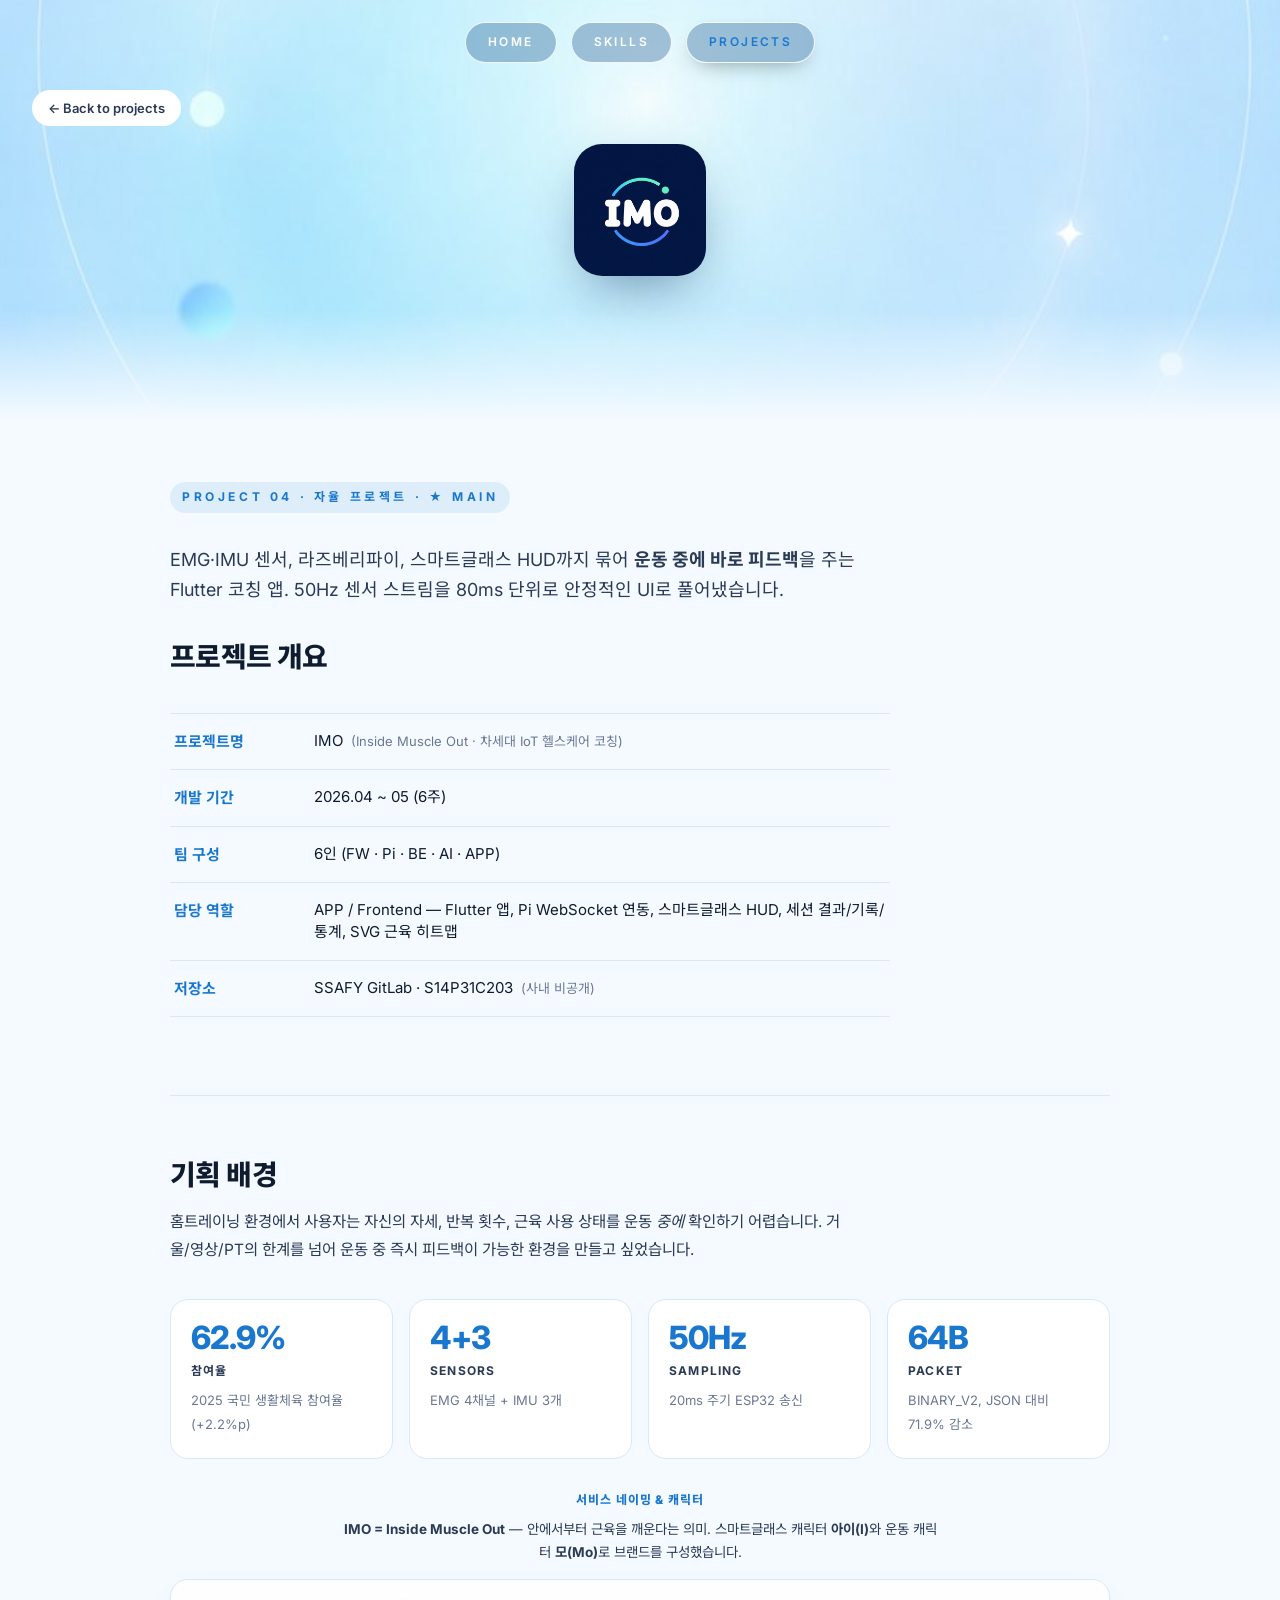
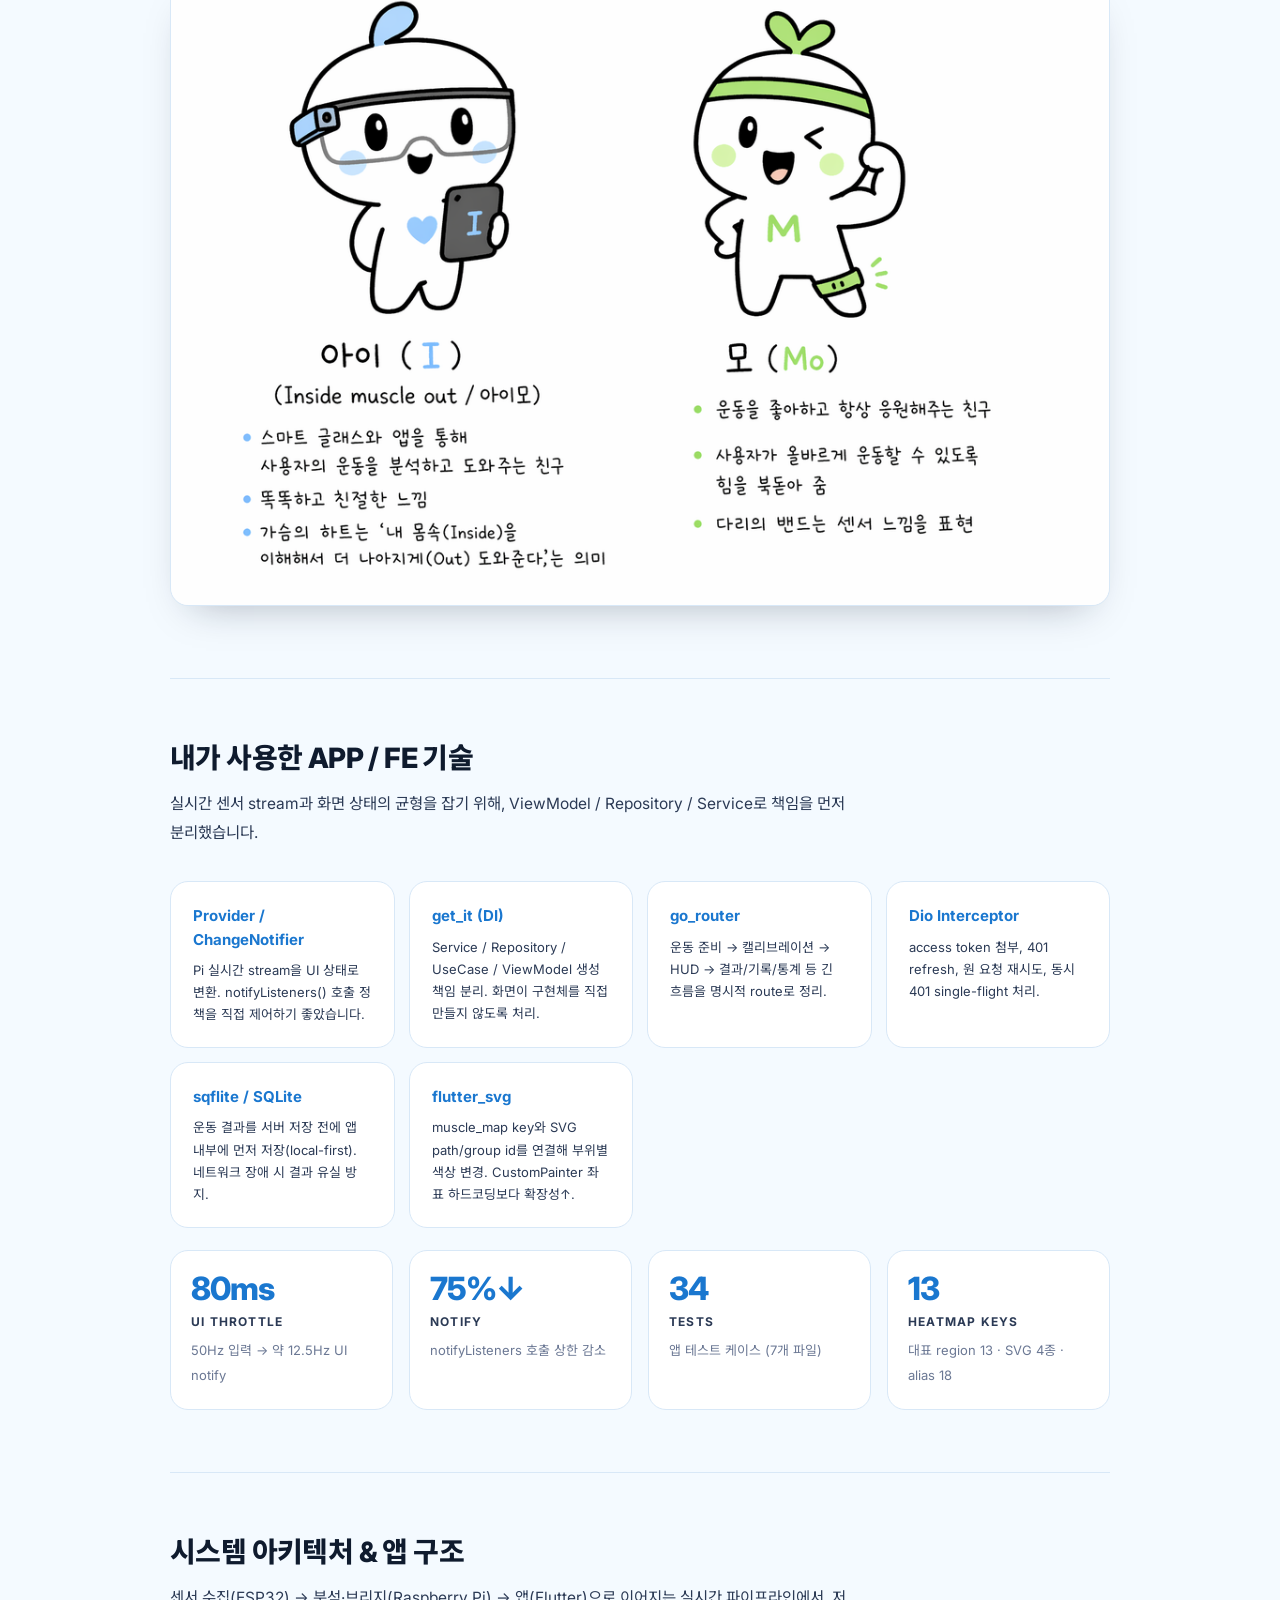
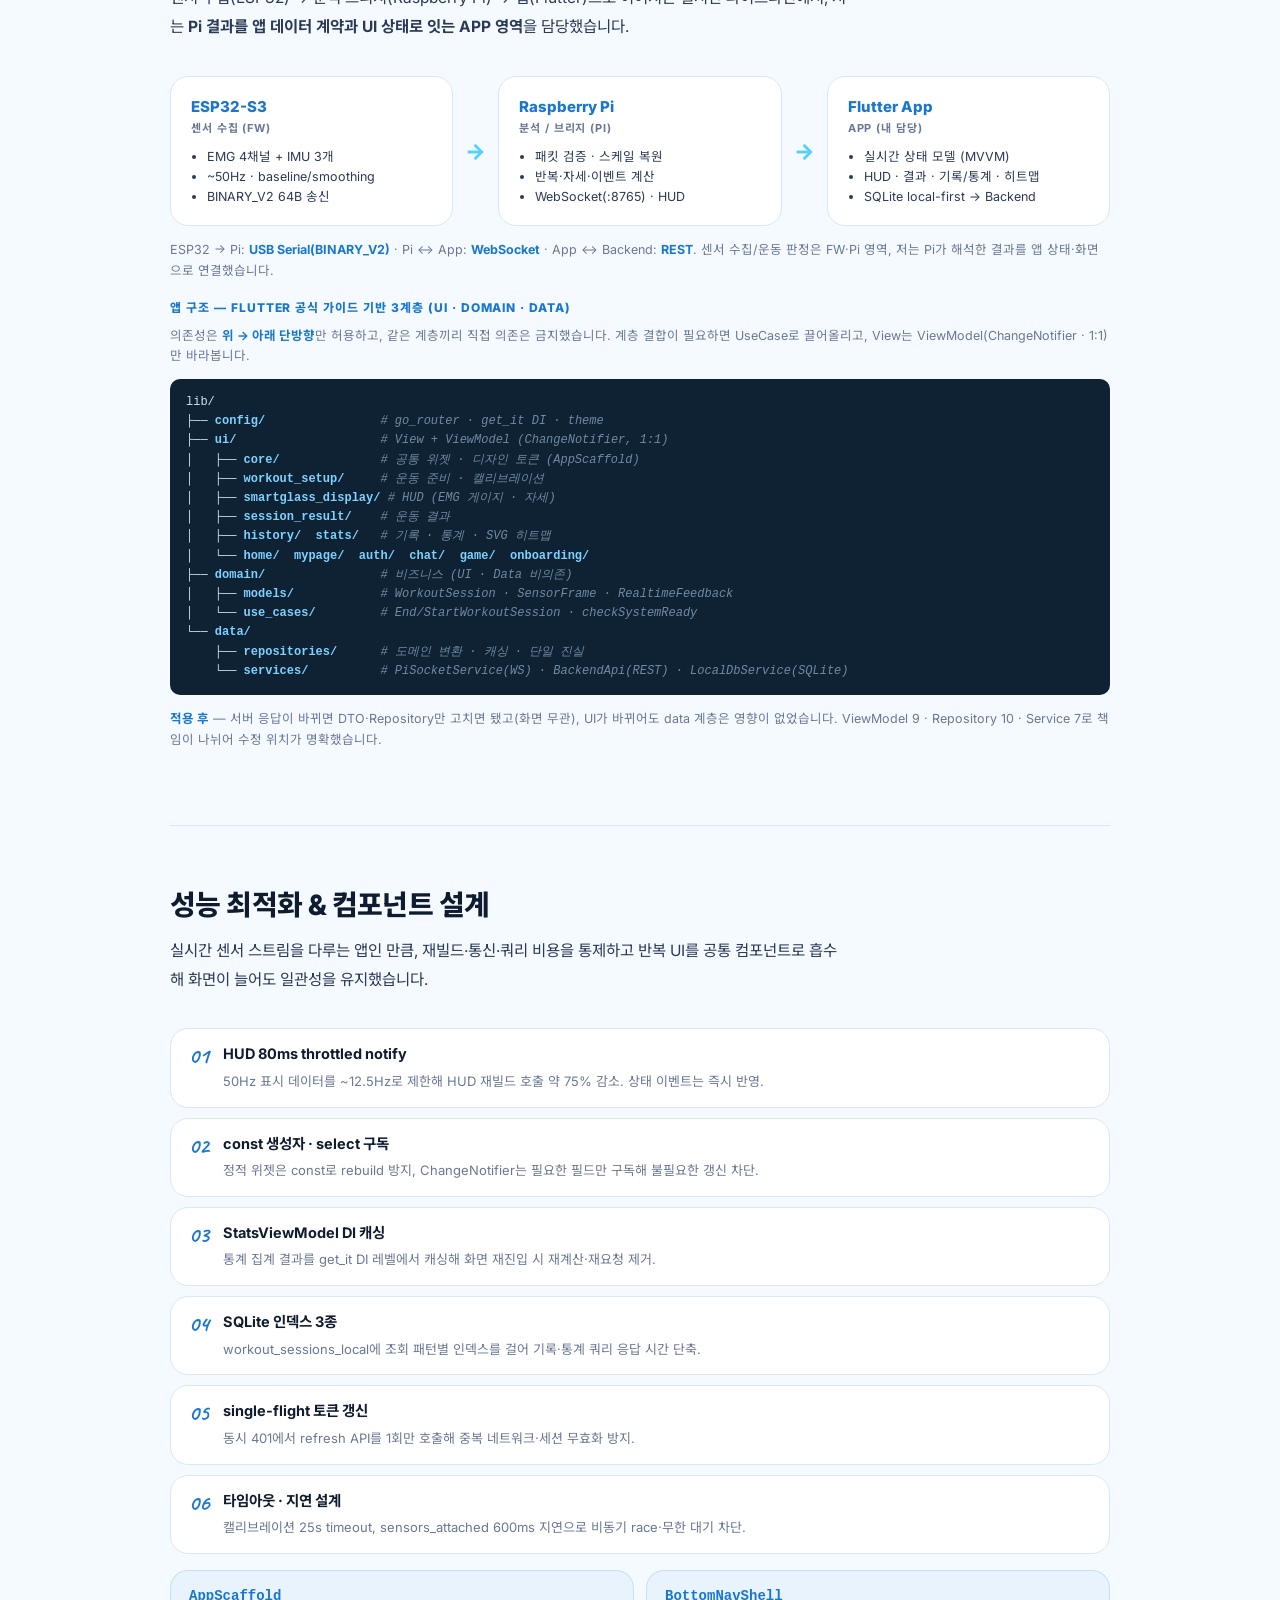
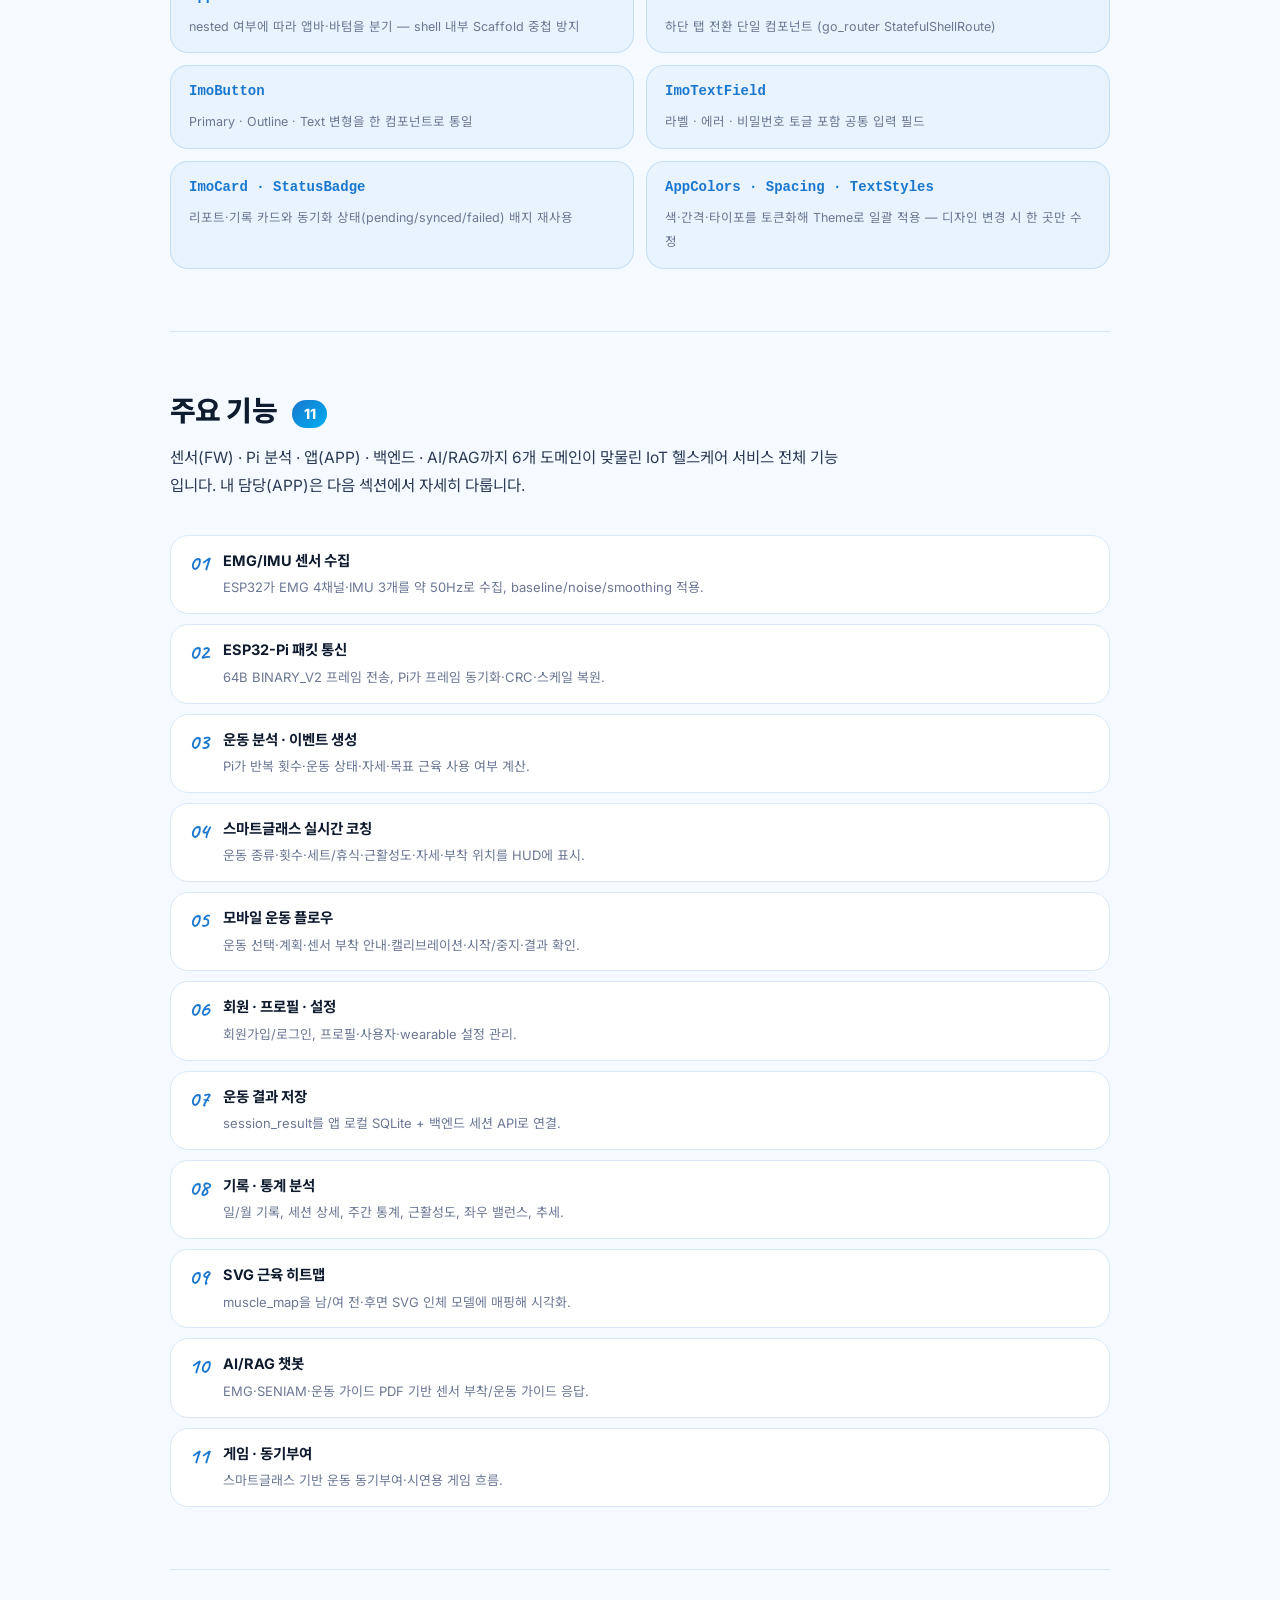
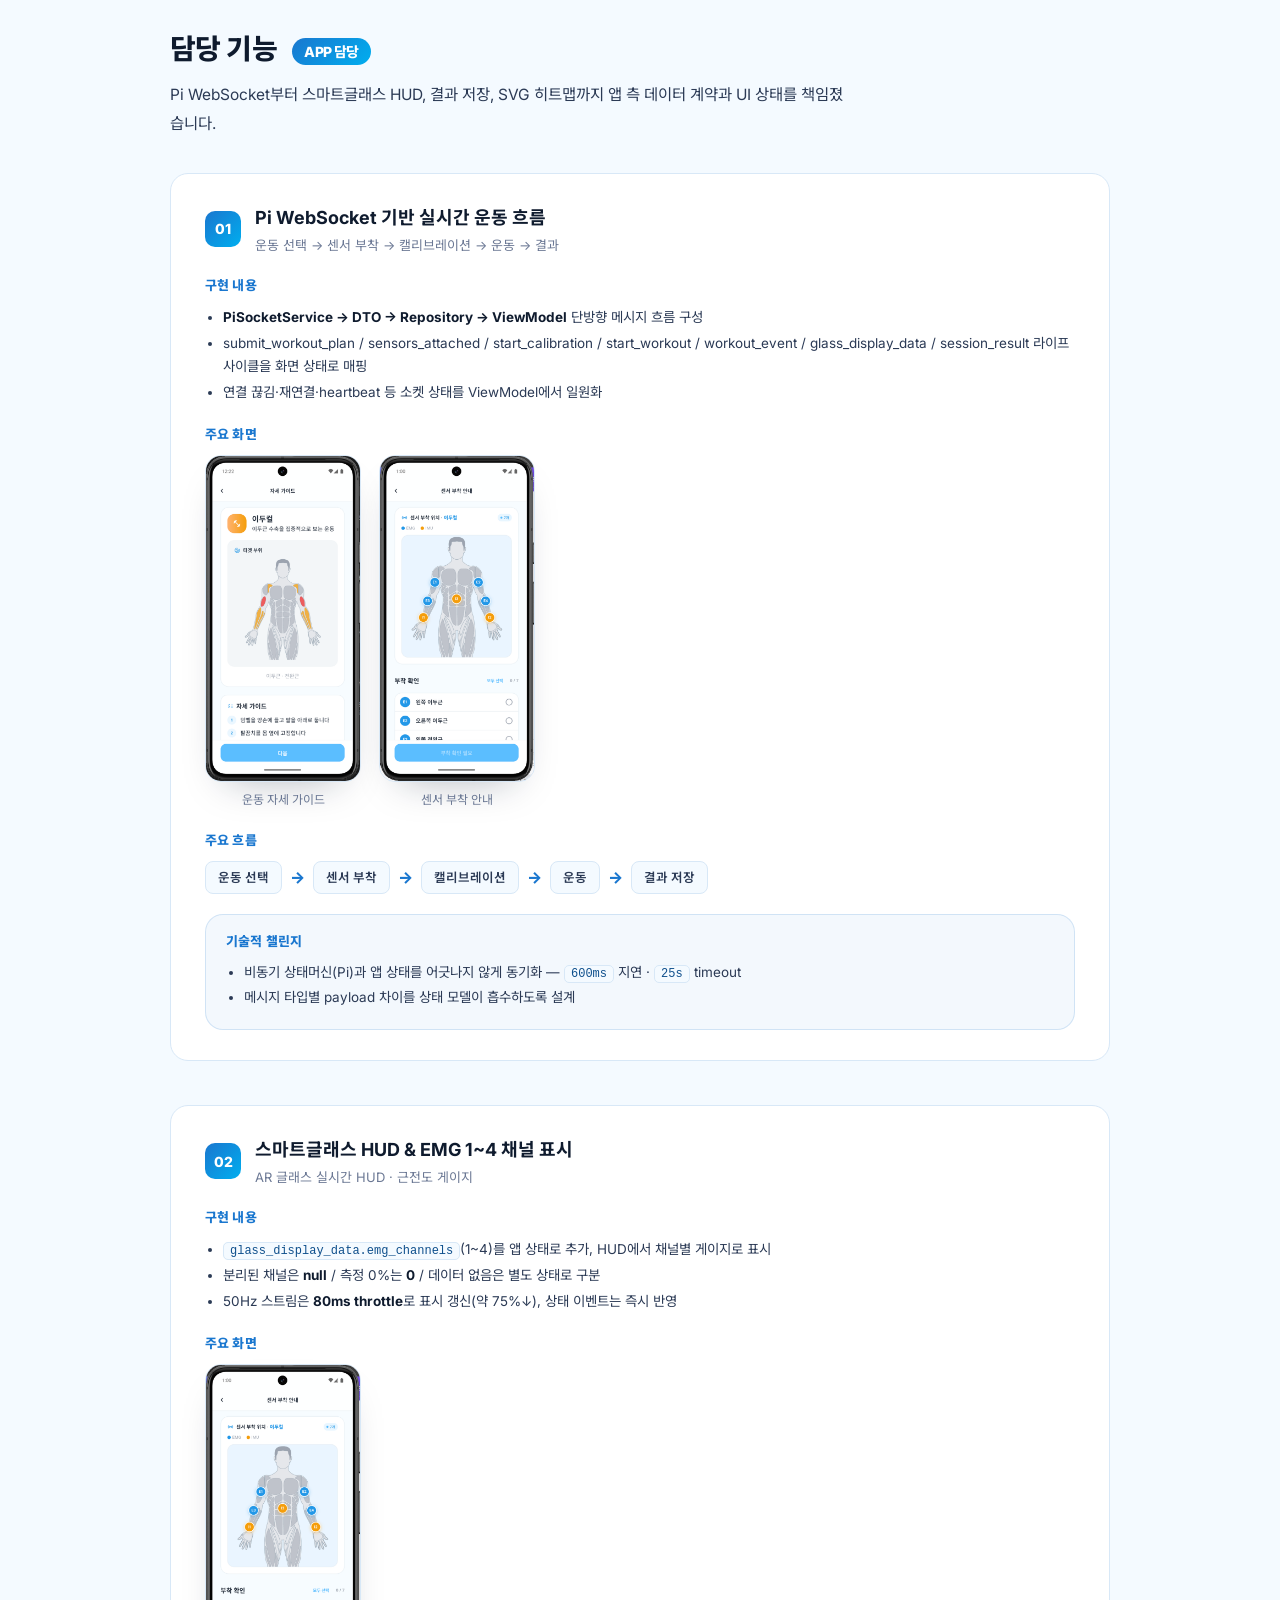
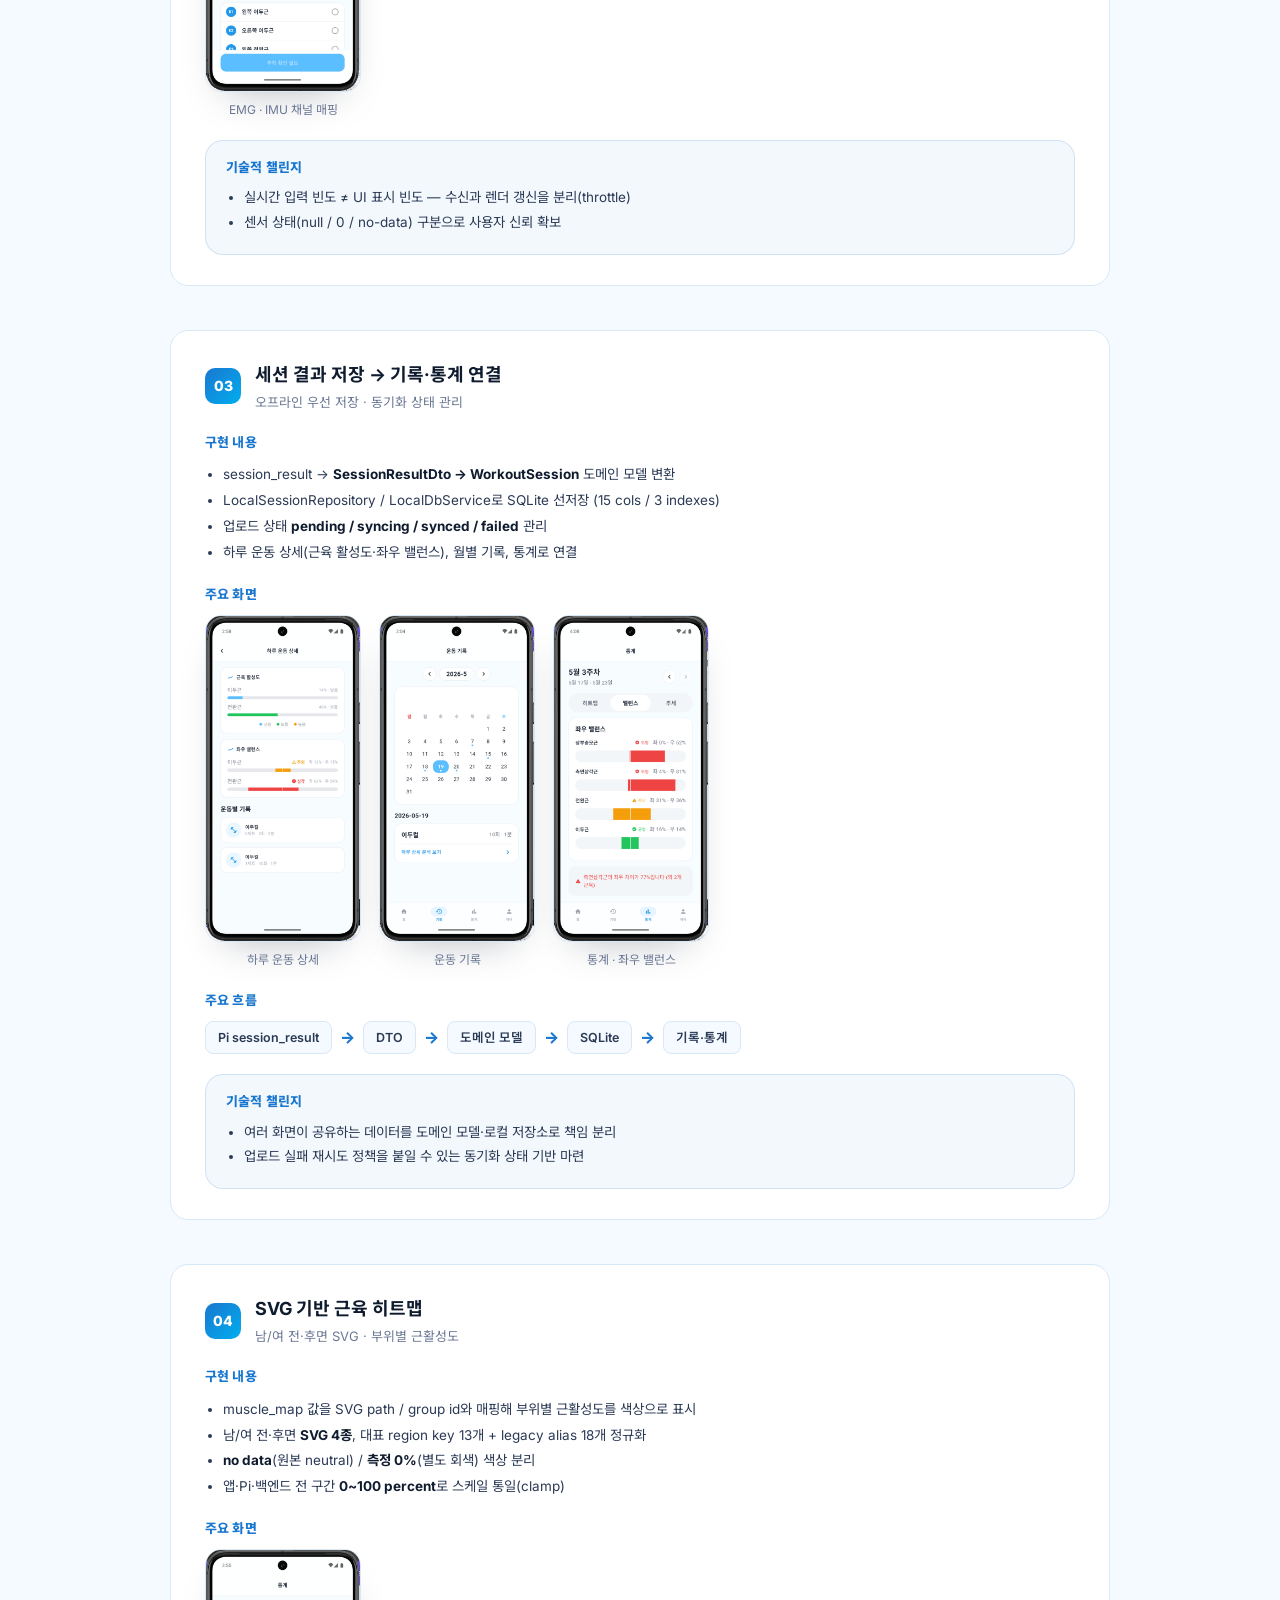
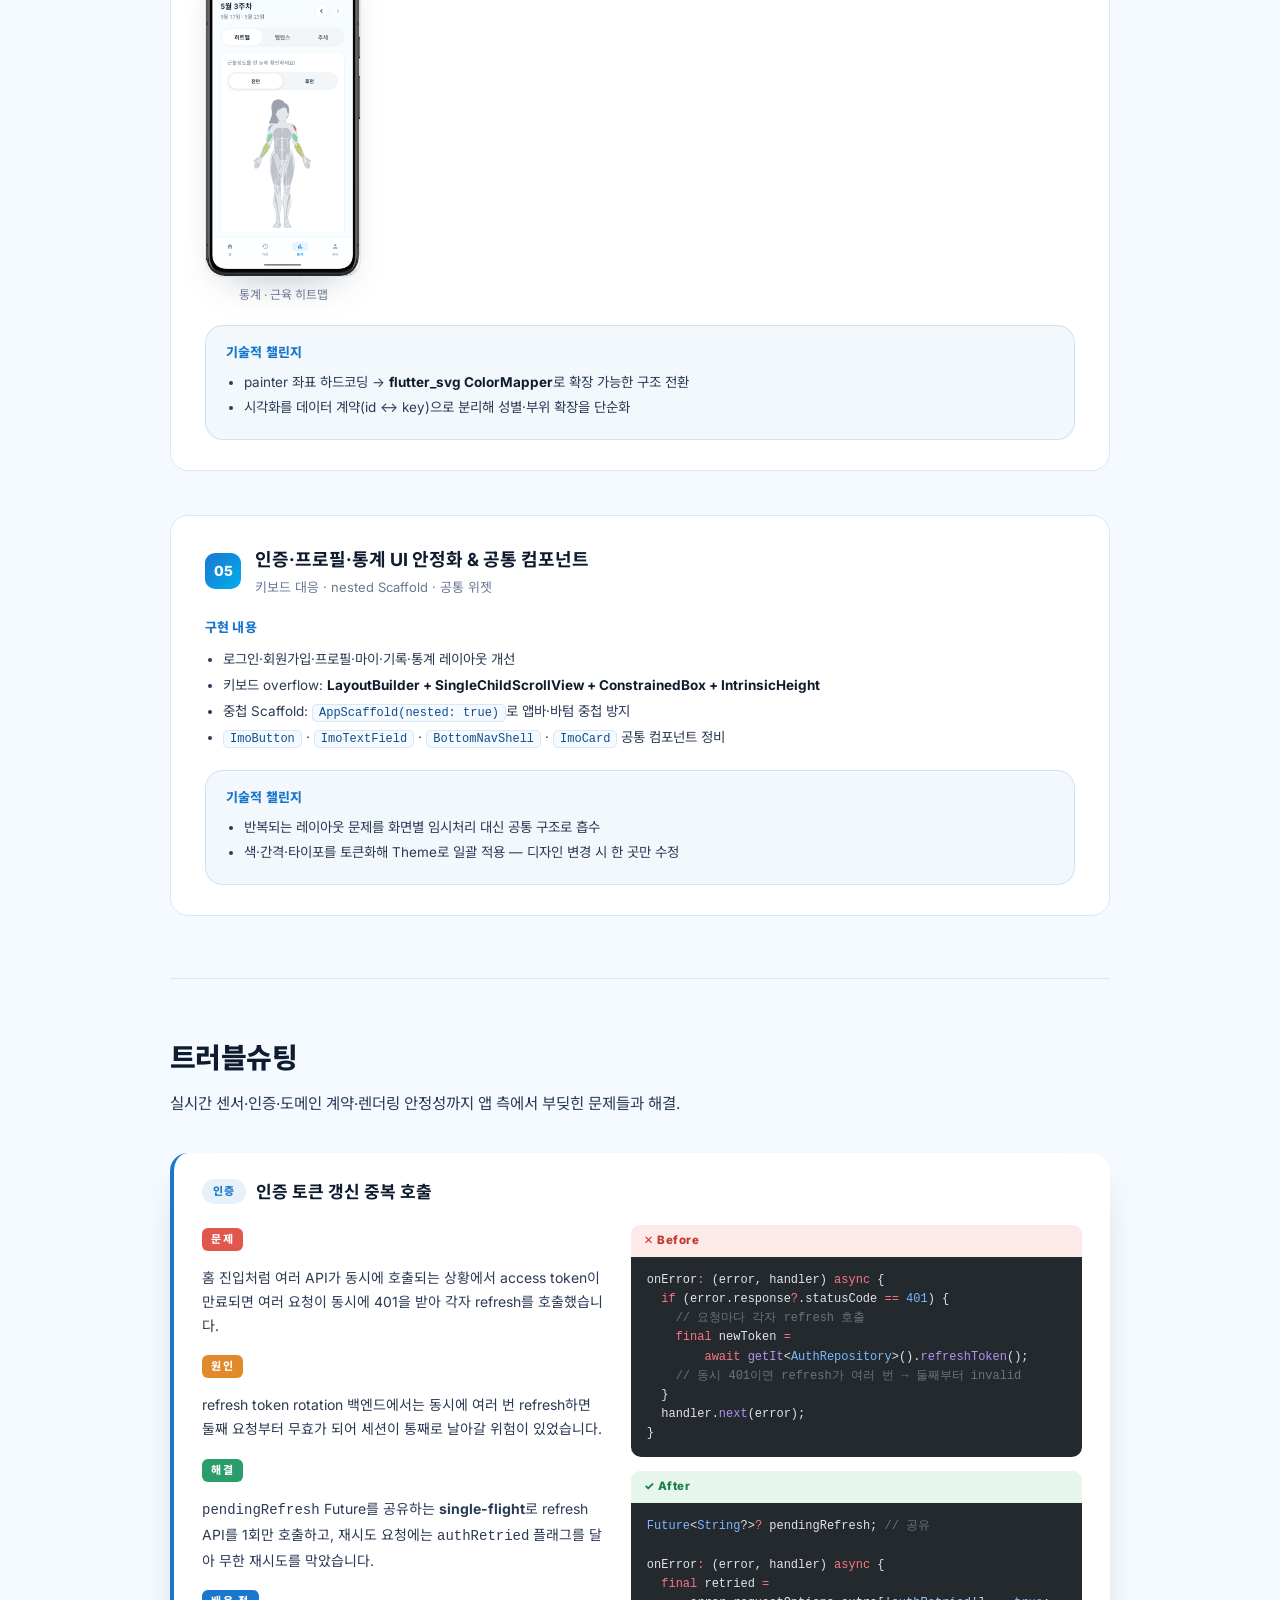
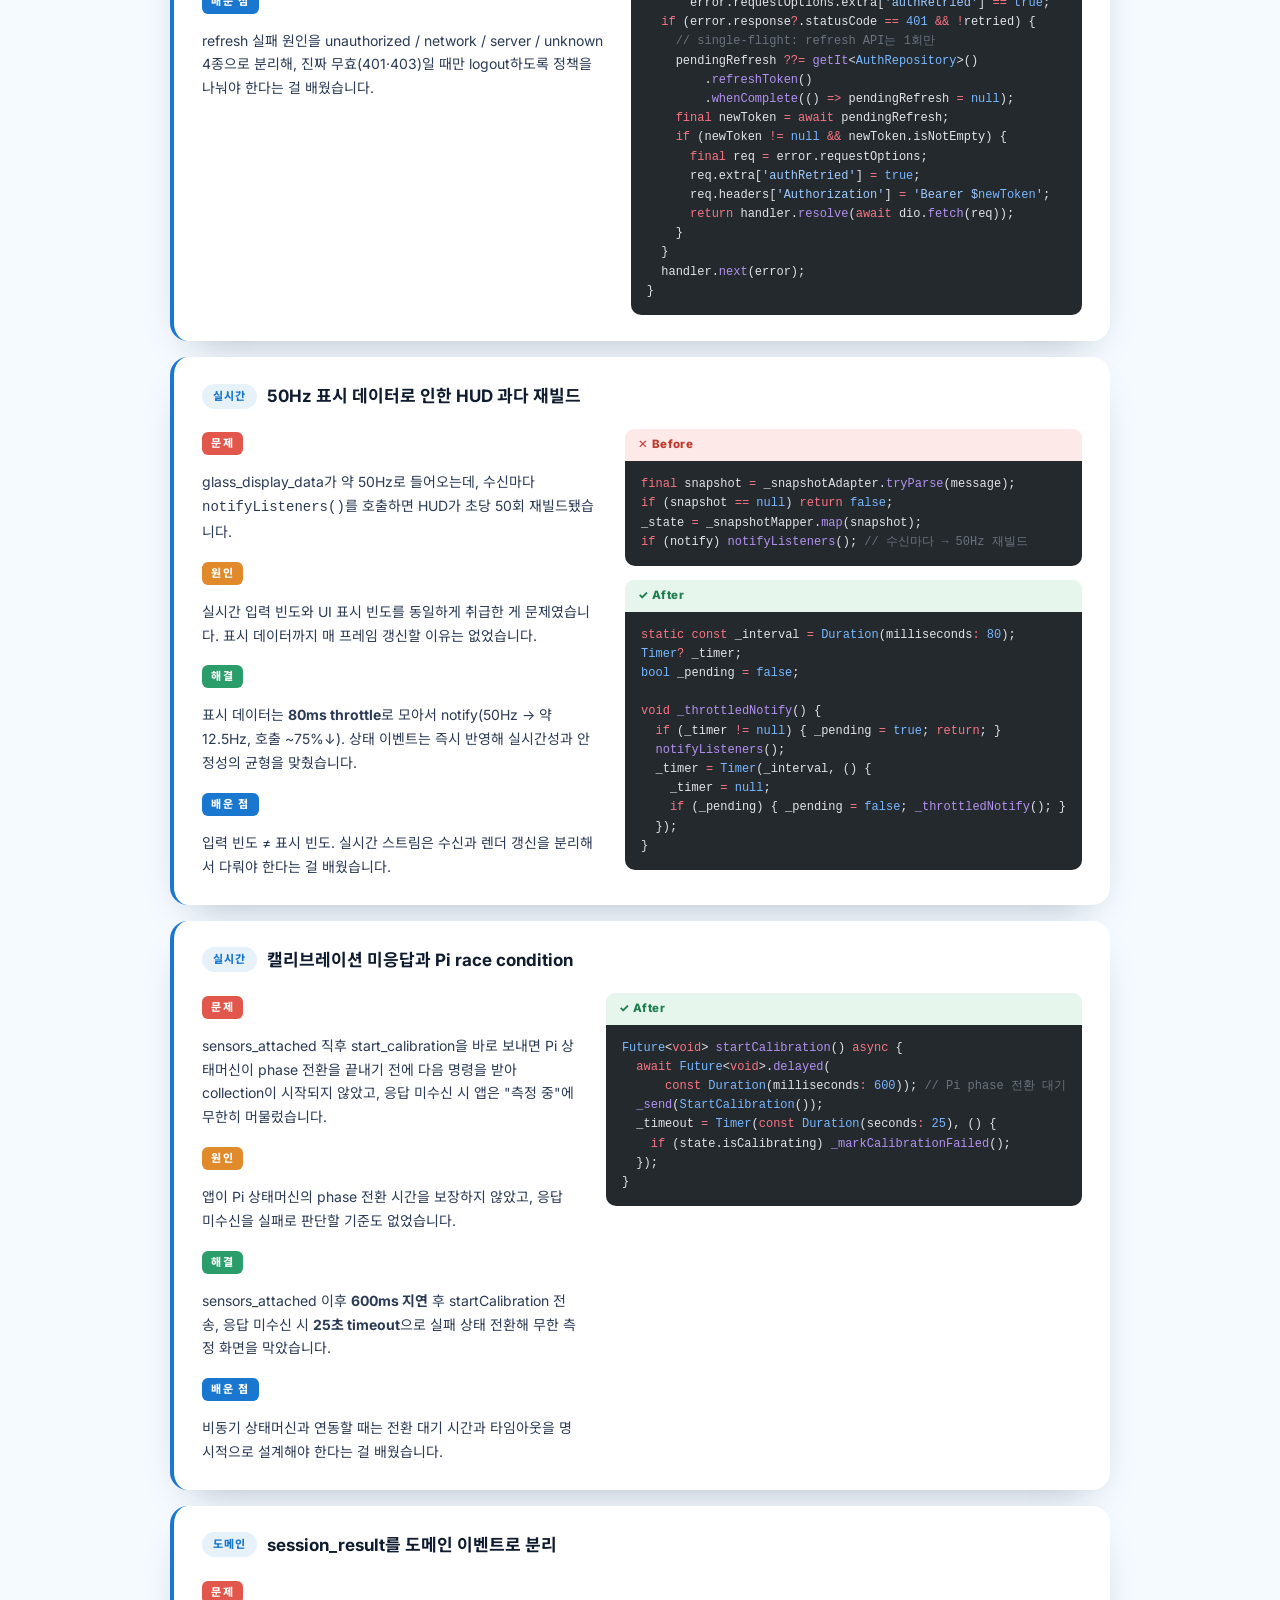
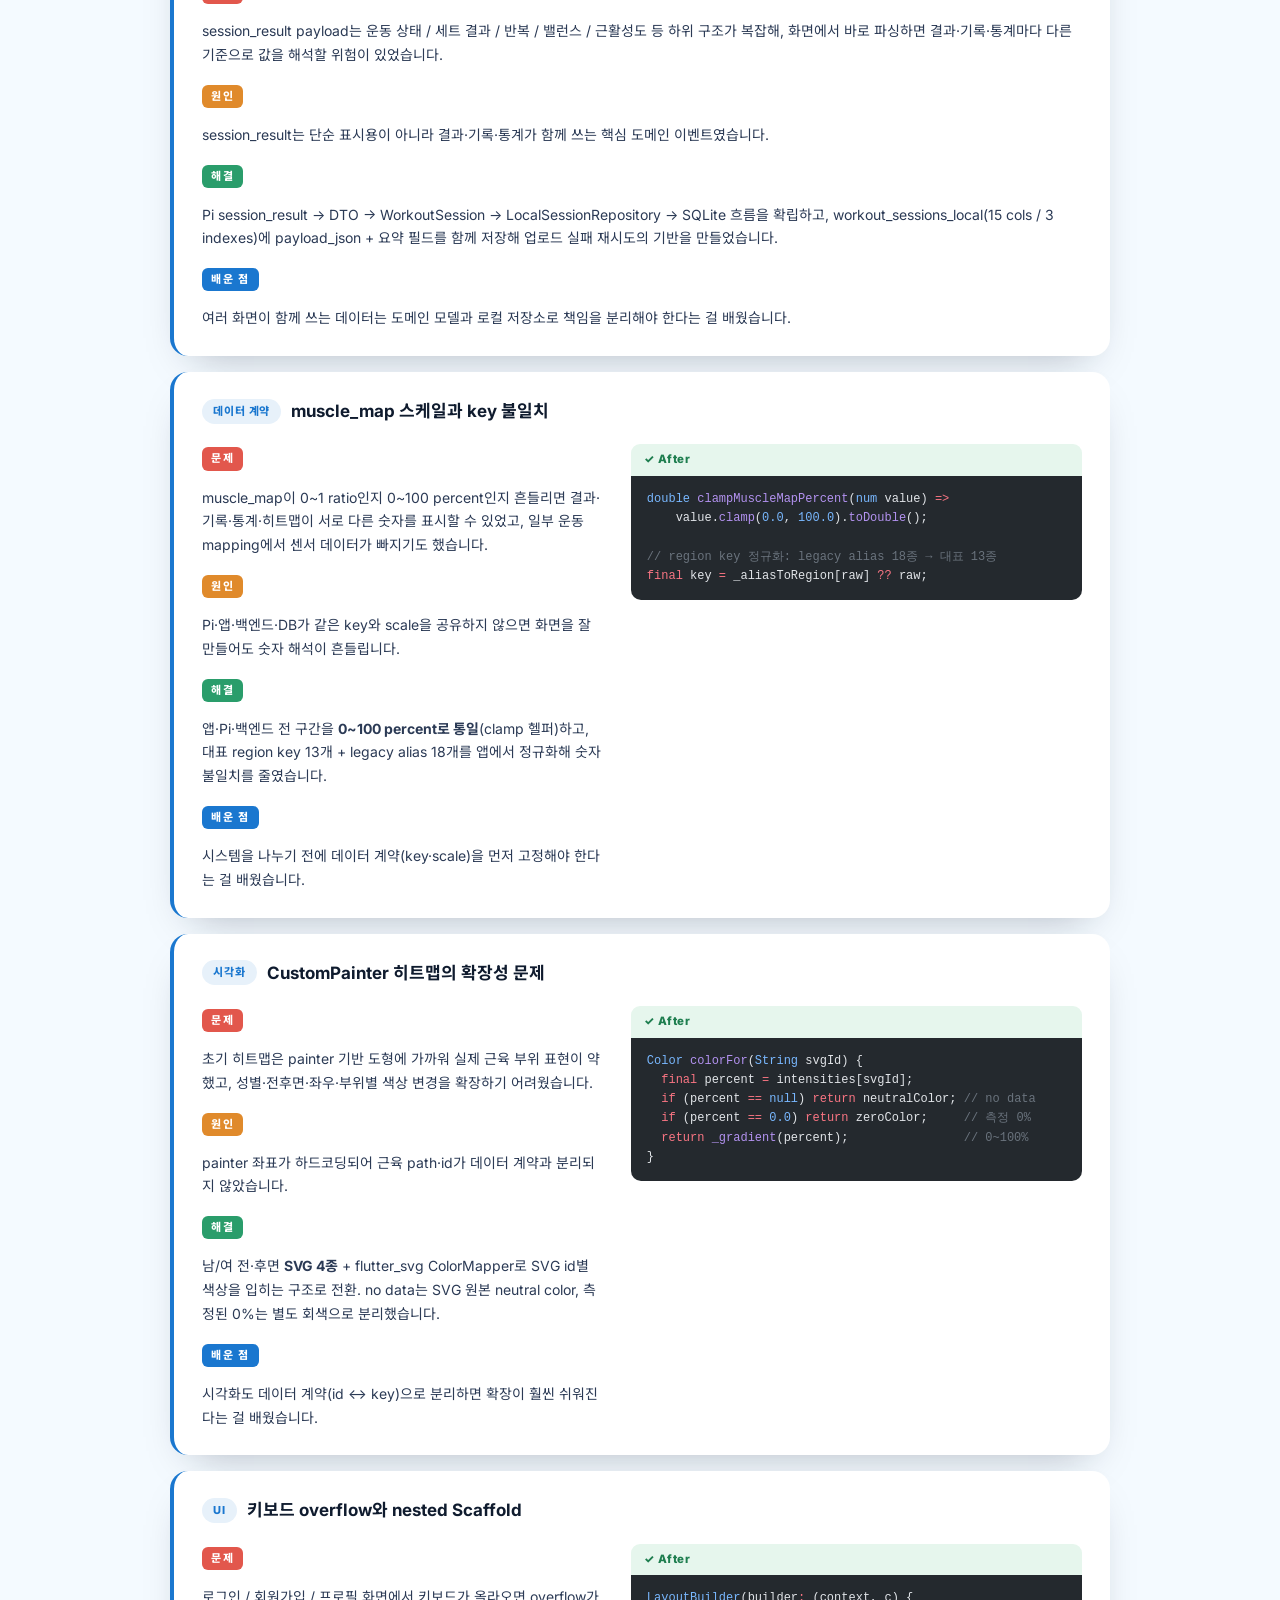
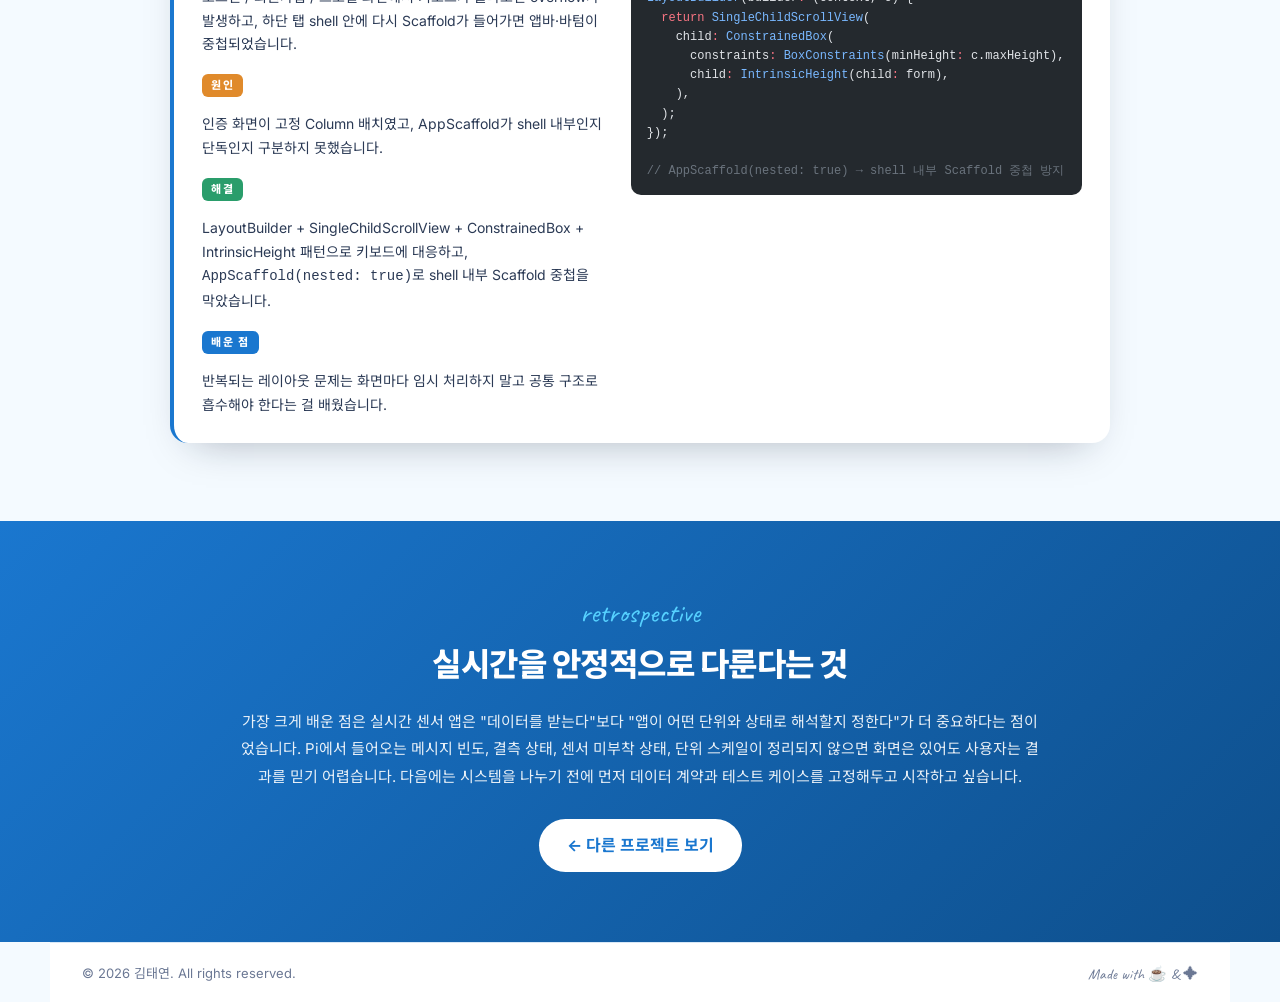
==== projects/imo/index.html @ 02522934 "feat: SSARA 프로젝트 상세 페이지 업데이트 (movwa 구조 적용) - ssara.astro: movwa 구조 기준으로 전면 재작성   - 프로젝트 개요(overview-" ====
<!DOCTYPE html><html lang="ko"> <head><meta charset="UTF-8"><meta name="viewport" content="width=device-width, initial-scale=1.0"><title>IMO · 김태연 Portfolio</title><meta name="description" content="김태연 포트폴리오 - AI / Robotics Engineer"><link rel="preconnect" href="https://fonts.googleapis.com"><link rel="preconnect" href="https://fonts.gstatic.com" crossorigin><link href="https://fonts.googleapis.com/css2?family=Caveat:wght@500;700&family=Inter:wght@400;500;600;700;800;900&family=Noto+Sans+KR:wght@400;500;700;900&display=swap" rel="stylesheet"><link rel="stylesheet" href="/_astro/Footer.BfVzMhXK.css">
<link rel="stylesheet" href="/_astro/DetailLayout.DKQ0G_d5.css"></head> <body class="detail-body">  <nav class="capsule-nav-sticky show detail-nav"> <a href="/#introduce" class="cap-tab" data-section="introduce">HOME</a> <a href="/#skills" class="cap-tab" data-section="skills">SKILLS</a> <a href="/#projects" class="cap-tab active" data-section="projects">PROJECTS</a> </nav>   <header class="detail-hero imo-hero"> <a href="/#projects" class="back-link">← Back to projects</a> <img class="imo-hero-logo" src="/assets/imo/imo-logo.png" alt="IMO"> </header>  <section class="detail-section"> <div class="detail-section-inner"> <span class="detail-eyebrow">PROJECT 04 · 자율 프로젝트 · ★ MAIN</span> <p class="movwa-intro-tagline">
EMG·IMU 센서, 라즈베리파이, 스마트글래스 HUD까지 묶어 <strong>운동 중에 바로 피드백</strong>을 주는
        Flutter 코칭 앱. 50Hz 센서 스트림을 80ms 단위로 안정적인 UI로 풀어냈습니다.
</p> <div class="detail-section-head"> <h2 class="detail-section-title">프로젝트 개요</h2> </div> <dl class="overview-list"> <div class="overview-row"><dt>프로젝트명</dt><dd>IMO <span class="ov-sub">(Inside Muscle Out · 차세대 IoT 헬스케어 코칭)</span></dd></div> <div class="overview-row"><dt>개발 기간</dt><dd>2026.04 ~ 05 (6주)</dd></div> <div class="overview-row"><dt>팀 구성</dt><dd>6인 (FW · Pi · BE · AI · APP)</dd></div> <div class="overview-row"><dt>담당 역할</dt><dd>APP / Frontend — Flutter 앱, Pi WebSocket 연동, 스마트글래스 HUD, 세션 결과/기록/통계, SVG 근육 히트맵</dd></div> <div class="overview-row"><dt>저장소</dt><dd>SSAFY GitLab · S14P31C203 <span class="ov-sub">(사내 비공개)</span></dd></div> </dl> </div> </section>  <section class="detail-section"> <div class="detail-section-inner"> <div class="detail-section-head"> <h2 class="detail-section-title">기획 배경</h2> <p class="detail-section-lead">
홈트레이닝 환경에서 사용자는 자신의 자세, 반복 횟수, 근육 사용 상태를
          운동 <em>중에</em> 확인하기 어렵습니다.
          거울/영상/PT의 한계를 넘어 운동 중 즉시 피드백이 가능한 환경을 만들고 싶었습니다.
</p> </div> <div class="stat-row"> <div class="stat-card"> <span class="stat-num">62.9%</span> <span class="stat-label">참여율</span> <span class="stat-desc">2025 국민 생활체육 참여율 (+2.2%p)</span> </div> <div class="stat-card"> <span class="stat-num">4+3</span> <span class="stat-label">SENSORS</span> <span class="stat-desc">EMG 4채널 + IMU 3개</span> </div> <div class="stat-card"> <span class="stat-num">50Hz</span> <span class="stat-label">SAMPLING</span> <span class="stat-desc">20ms 주기 ESP32 송신</span> </div> <div class="stat-card"> <span class="stat-num">64B</span> <span class="stat-label">PACKET</span> <span class="stat-desc">BINARY_V2, JSON 대비 71.9% 감소</span> </div> </div> <div class="brand-block"> <div class="feature-label">서비스 네이밍 & 캐릭터</div> <p style="margin-bottom:14px;"> <strong>IMO = Inside Muscle Out</strong> — 안에서부터 근육을 깨운다는 의미.
          스마트글래스 캐릭터 <strong>아이(I)</strong>와 운동 캐릭터 <strong>모(Mo)</strong>로 브랜드를 구성했습니다.
</p> <figure class="shot shot-full" style="margin-top:0;"> <img src="/assets/imo/naming.png" alt="IMO 마스코트 아이(I) · 모(Mo) 네이밍" loading="lazy"> </figure> </div> </div> </section>  <section class="detail-section"> <div class="detail-section-inner"> <div class="detail-section-head"> <h2 class="detail-section-title">내가 사용한 APP / FE 기술</h2> <p class="detail-section-lead">
실시간 센서 stream과 화면 상태의 균형을 잡기 위해,
          ViewModel / Repository / Service로 책임을 먼저 분리했습니다.
</p> </div> <div class="stack-row"> <div class="stack-card"> <h4 class="stack-name">Provider / ChangeNotifier</h4> <p class="stack-reason">Pi 실시간 stream을 UI 상태로 변환. notifyListeners() 호출 정책을 직접 제어하기 좋았습니다.</p> </div> <div class="stack-card"> <h4 class="stack-name">get_it (DI)</h4> <p class="stack-reason">Service / Repository / UseCase / ViewModel 생성 책임 분리. 화면이 구현체를 직접 만들지 않도록 처리.</p> </div> <div class="stack-card"> <h4 class="stack-name">go_router</h4> <p class="stack-reason">운동 준비 → 캘리브레이션 → HUD → 결과/기록/통계 등 긴 흐름을 명시적 route로 정리.</p> </div> <div class="stack-card"> <h4 class="stack-name">Dio Interceptor</h4> <p class="stack-reason">access token 첨부, 401 refresh, 원 요청 재시도, 동시 401 single-flight 처리.</p> </div> <div class="stack-card"> <h4 class="stack-name">sqflite / SQLite</h4> <p class="stack-reason">운동 결과를 서버 저장 전에 앱 내부에 먼저 저장(local-first). 네트워크 장애 시 결과 유실 방지.</p> </div> <div class="stack-card"> <h4 class="stack-name">flutter_svg</h4> <p class="stack-reason">muscle_map key와 SVG path/group id를 연결해 부위별 색상 변경. CustomPainter 좌표 하드코딩보다 확장성↑.</p> </div> </div> <div class="stat-row" style="margin-top: 22px;"> <div class="stat-card"> <span class="stat-num">80ms</span> <span class="stat-label">UI THROTTLE</span> <span class="stat-desc">50Hz 입력 → 약 12.5Hz UI notify</span> </div> <div class="stat-card"> <span class="stat-num">75%↓</span> <span class="stat-label">NOTIFY</span> <span class="stat-desc">notifyListeners 호출 상한 감소</span> </div> <div class="stat-card"> <span class="stat-num">34</span> <span class="stat-label">TESTS</span> <span class="stat-desc">앱 테스트 케이스 (7개 파일)</span> </div> <div class="stat-card"> <span class="stat-num">13</span> <span class="stat-label">HEATMAP KEYS</span> <span class="stat-desc">대표 region 13 · SVG 4종 · alias 18</span> </div> </div> </div> </section>  <section class="detail-section"> <div class="detail-section-inner"> <div class="detail-section-head"> <h2 class="detail-section-title">시스템 아키텍처 & 앱 구조</h2> <p class="detail-section-lead">
센서 수집(ESP32) → 분석·브리지(Raspberry Pi) → 앱(Flutter)으로 이어지는 실시간 파이프라인에서,
          저는 <strong>Pi 결과를 앱 데이터 계약과 UI 상태로 잇는 APP 영역</strong>을 담당했습니다.
</p> </div> <div class="arch-flow"> <div class="arch-node"> <h5>ESP32-S3</h5> <span class="arch-role">센서 수집 (FW)</span> <ul> <li>EMG 4채널 + IMU 3개</li> <li>~50Hz · baseline/smoothing</li> <li>BINARY_V2 64B 송신</li> </ul> </div> <span class="arch-arrow">→</span> <div class="arch-node"> <h5>Raspberry Pi</h5> <span class="arch-role">분석 / 브리지 (Pi)</span> <ul> <li>패킷 검증 · 스케일 복원</li> <li>반복·자세·이벤트 계산</li> <li>WebSocket(:8765) · HUD</li> </ul> </div> <span class="arch-arrow">→</span> <div class="arch-node"> <h5>Flutter App</h5> <span class="arch-role">APP (내 담당)</span> <ul> <li>실시간 상태 모델 (MVVM)</li> <li>HUD · 결과 · 기록/통계 · 히트맵</li> <li>SQLite local-first → Backend</li> </ul> </div> </div> <p class="arch-caption">
ESP32 → Pi: <b>USB Serial(BINARY_V2)</b> · Pi ↔ App: <b>WebSocket</b> · App ↔ Backend: <b>REST</b>.
        센서 수집/운동 판정은 FW·Pi 영역, 저는 Pi가 해석한 결과를 앱 상태·화면으로 연결했습니다.
</p> <div class="feature-label">앱 구조 — Flutter 공식 가이드 기반 3계층 (UI · Domain · Data)</div> <p class="arch-caption" style="margin: 0 0 12px;">
의존성은 <b>위 → 아래 단방향</b>만 허용하고, 같은 계층끼리 직접 의존은 금지했습니다.
        계층 결합이 필요하면 UseCase로 끌어올리고, View는 ViewModel(ChangeNotifier · 1:1)만 바라봅니다.
</p> <pre class="code-block">lib/
├── <span class="dir">config/</span>                <span class="cmt"># go_router · get_it DI · theme</span>
├── <span class="dir">ui/</span>                    <span class="cmt"># View + ViewModel (ChangeNotifier, 1:1)</span>
│   ├── <span class="dir">core/</span>              <span class="cmt"># 공통 위젯 · 디자인 토큰 (AppScaffold)</span>
│   ├── <span class="dir">workout_setup/</span>     <span class="cmt"># 운동 준비 · 캘리브레이션</span>
│   ├── <span class="dir">smartglass_display/</span> <span class="cmt"># HUD (EMG 게이지 · 자세)</span>
│   ├── <span class="dir">session_result/</span>    <span class="cmt"># 운동 결과</span>
│   ├── <span class="dir">history/  stats/</span>   <span class="cmt"># 기록 · 통계 · SVG 히트맵</span>
│   └── <span class="dir">home/  mypage/  auth/  chat/  game/  onboarding/</span>
├── <span class="dir">domain/</span>                <span class="cmt"># 비즈니스 (UI · Data 비의존)</span>
│   ├── <span class="dir">models/</span>            <span class="cmt"># WorkoutSession · SensorFrame · RealtimeFeedback</span>
│   └── <span class="dir">use_cases/</span>         <span class="cmt"># End/StartWorkoutSession · checkSystemReady</span>
└── <span class="dir">data/</span>
    ├── <span class="dir">repositories/</span>      <span class="cmt"># 도메인 변환 · 캐싱 · 단일 진실</span>
    └── <span class="dir">services/</span>          <span class="cmt"># PiSocketService(WS) · BackendApi(REST) · LocalDbService(SQLite)</span></pre> <p class="arch-caption"> <b>적용 후</b> — 서버 응답이 바뀌면 DTO·Repository만 고치면 됐고(화면 무관), UI가 바뀌어도 data 계층은 영향이 없었습니다.
        ViewModel 9 · Repository 10 · Service 7로 책임이 나뉘어 수정 위치가 명확했습니다.
</p> </div> </section>  <section class="detail-section"> <div class="detail-section-inner"> <div class="detail-section-head"> <h2 class="detail-section-title">성능 최적화 & 컴포넌트 설계</h2> <p class="detail-section-lead">
실시간 센서 스트림을 다루는 앱인 만큼, 재빌드·통신·쿼리 비용을 통제하고
          반복 UI를 공통 컴포넌트로 흡수해 화면이 늘어도 일관성을 유지했습니다.
</p> </div> <div class="allfeat-list"> <div class="allfeat-item"><span class="allfeat-num">01</span><div class="allfeat-text"><b>HUD 80ms throttled notify</b><span>50Hz 표시 데이터를 ~12.5Hz로 제한해 HUD 재빌드 호출 약 75% 감소. 상태 이벤트는 즉시 반영.</span></div></div> <div class="allfeat-item"><span class="allfeat-num">02</span><div class="allfeat-text"><b>const 생성자 · select 구독</b><span>정적 위젯은 const로 rebuild 방지, ChangeNotifier는 필요한 필드만 구독해 불필요한 갱신 차단.</span></div></div> <div class="allfeat-item"><span class="allfeat-num">03</span><div class="allfeat-text"><b>StatsViewModel DI 캐싱</b><span>통계 집계 결과를 get_it DI 레벨에서 캐싱해 화면 재진입 시 재계산·재요청 제거.</span></div></div> <div class="allfeat-item"><span class="allfeat-num">04</span><div class="allfeat-text"><b>SQLite 인덱스 3종</b><span>workout_sessions_local에 조회 패턴별 인덱스를 걸어 기록·통계 쿼리 응답 시간 단축.</span></div></div> <div class="allfeat-item"><span class="allfeat-num">05</span><div class="allfeat-text"><b>single-flight 토큰 갱신</b><span>동시 401에서 refresh API를 1회만 호출해 중복 네트워크·세션 무효화 방지.</span></div></div> <div class="allfeat-item"><span class="allfeat-num">06</span><div class="allfeat-text"><b>타임아웃 · 지연 설계</b><span>캘리브레이션 25s timeout, sensors_attached 600ms 지연으로 비동기 race·무한 대기 차단.</span></div></div> </div> <div class="comp-grid"> <div class="comp-card"> <b>AppScaffold</b> <span>nested 여부에 따라 앱바·바텀을 분기 — shell 내부 Scaffold 중첩 방지</span> </div> <div class="comp-card"> <b>BottomNavShell</b> <span>하단 탭 전환 단일 컴포넌트 (go_router StatefulShellRoute)</span> </div> <div class="comp-card"> <b>ImoButton</b> <span>Primary · Outline · Text 변형을 한 컴포넌트로 통일</span> </div> <div class="comp-card"> <b>ImoTextField</b> <span>라벨 · 에러 · 비밀번호 토글 포함 공통 입력 필드</span> </div> <div class="comp-card"> <b>ImoCard · StatusBadge</b> <span>리포트·기록 카드와 동기화 상태(pending/synced/failed) 배지 재사용</span> </div> <div class="comp-card"> <b>AppColors · Spacing · TextStyles</b> <span>색·간격·타이포를 토큰화해 Theme로 일괄 적용 — 디자인 변경 시 한 곳만 수정</span> </div> </div> </div> </section>  <section class="detail-section"> <div class="detail-section-inner"> <div class="detail-section-head"> <h2 class="detail-section-title">주요 기능 <span class="section-count">11</span></h2> <p class="detail-section-lead">
센서(FW) · Pi 분석 · 앱(APP) · 백엔드 · AI/RAG까지 6개 도메인이 맞물린 IoT 헬스케어 서비스 전체 기능입니다.
          내 담당(APP)은 다음 섹션에서 자세히 다룹니다.
</p> </div> <div class="allfeat-list"> <div class="allfeat-item"><span class="allfeat-num">01</span><div class="allfeat-text"><b>EMG/IMU 센서 수집</b><span>ESP32가 EMG 4채널·IMU 3개를 약 50Hz로 수집, baseline/noise/smoothing 적용.</span></div></div> <div class="allfeat-item"><span class="allfeat-num">02</span><div class="allfeat-text"><b>ESP32-Pi 패킷 통신</b><span>64B BINARY_V2 프레임 전송, Pi가 프레임 동기화·CRC·스케일 복원.</span></div></div> <div class="allfeat-item"><span class="allfeat-num">03</span><div class="allfeat-text"><b>운동 분석 · 이벤트 생성</b><span>Pi가 반복 횟수·운동 상태·자세·목표 근육 사용 여부 계산.</span></div></div> <div class="allfeat-item"><span class="allfeat-num">04</span><div class="allfeat-text"><b>스마트글래스 실시간 코칭</b><span>운동 종류·횟수·세트/휴식·근활성도·자세·부착 위치를 HUD에 표시.</span></div></div> <div class="allfeat-item"><span class="allfeat-num">05</span><div class="allfeat-text"><b>모바일 운동 플로우</b><span>운동 선택·계획·센서 부착 안내·캘리브레이션·시작/중지·결과 확인.</span></div></div> <div class="allfeat-item"><span class="allfeat-num">06</span><div class="allfeat-text"><b>회원 · 프로필 · 설정</b><span>회원가입/로그인, 프로필·사용자·wearable 설정 관리.</span></div></div> <div class="allfeat-item"><span class="allfeat-num">07</span><div class="allfeat-text"><b>운동 결과 저장</b><span>session_result를 앱 로컬 SQLite + 백엔드 세션 API로 연결.</span></div></div> <div class="allfeat-item"><span class="allfeat-num">08</span><div class="allfeat-text"><b>기록 · 통계 분석</b><span>일/월 기록, 세션 상세, 주간 통계, 근활성도, 좌우 밸런스, 추세.</span></div></div> <div class="allfeat-item"><span class="allfeat-num">09</span><div class="allfeat-text"><b>SVG 근육 히트맵</b><span>muscle_map을 남/여 전·후면 SVG 인체 모델에 매핑해 시각화.</span></div></div> <div class="allfeat-item"><span class="allfeat-num">10</span><div class="allfeat-text"><b>AI/RAG 챗봇</b><span>EMG·SENIAM·운동 가이드 PDF 기반 센서 부착/운동 가이드 응답.</span></div></div> <div class="allfeat-item"><span class="allfeat-num">11</span><div class="allfeat-text"><b>게임 · 동기부여</b><span>스마트글래스 기반 운동 동기부여·시연용 게임 흐름.</span></div></div> </div> </div> </section>  <section class="detail-section"> <div class="detail-section-inner"> <div class="detail-section-head"> <h2 class="detail-section-title">담당 기능 <span class="section-count">APP 담당</span></h2> <p class="detail-section-lead">
Pi WebSocket부터 스마트글래스 HUD, 결과 저장, SVG 히트맵까지
          앱 측 데이터 계약과 UI 상태를 책임졌습니다.
</p> </div> <div class="feature-list"> <article class="feature-card"> <div class="feature-head"> <span class="feature-num">01</span> <div class="feature-headtext"> <h3 class="feature-title">Pi WebSocket 기반 실시간 운동 흐름</h3> <p class="feature-sub">운동 선택 → 센서 부착 → 캘리브레이션 → 운동 → 결과</p> </div> </div> <div class="frich"> <h4 class="frich-label">구현 내용</h4> <ul class="frich-list"> <li><strong>PiSocketService → DTO → Repository → ViewModel</strong> 단방향 메시지 흐름 구성</li> <li>submit_workout_plan / sensors_attached / start_calibration / start_workout / workout_event / glass_display_data / session_result 라이프사이클을 화면 상태로 매핑</li> <li>연결 끊김·재연결·heartbeat 등 소켓 상태를 ViewModel에서 일원화</li> </ul> </div> <div class="frich"> <h4 class="frich-label">주요 화면</h4> <div class="feature-shots"> <figure class="fshot"><img src="/assets/imo/imo-guide.png" alt="자세 가이드" loading="lazy"><figcaption>운동 자세 가이드</figcaption></figure> <figure class="fshot"><img src="/assets/imo/imo-sensor.png" alt="센서 부착 안내" loading="lazy"><figcaption>센서 부착 안내</figcaption></figure> </div> </div> <div class="frich"> <h4 class="frich-label">주요 흐름</h4> <div class="frich-flow"> <span>운동 선택</span><i>→</i><span>센서 부착</span><i>→</i><span>캘리브레이션</span><i>→</i><span>운동</span><i>→</i><span>결과 저장</span> </div> </div> <div class="frich-challenge"> <h4 class="frich-label">기술적 챌린지</h4> <ul class="frich-list"> <li>비동기 상태머신(Pi)과 앱 상태를 어긋나지 않게 동기화 — <code>600ms</code> 지연 · <code>25s</code> timeout</li> <li>메시지 타입별 payload 차이를 상태 모델이 흡수하도록 설계</li> </ul> </div> </article> <article class="feature-card"> <div class="feature-head"> <span class="feature-num">02</span> <div class="feature-headtext"> <h3 class="feature-title">스마트글래스 HUD & EMG 1~4 채널 표시</h3> <p class="feature-sub">AR 글래스 실시간 HUD · 근전도 게이지</p> </div> </div> <div class="frich"> <h4 class="frich-label">구현 내용</h4> <ul class="frich-list"> <li><code>glass_display_data.emg_channels</code>(1~4)를 앱 상태로 추가, HUD에서 채널별 게이지로 표시</li> <li>분리된 채널은 <strong>null</strong> / 측정 0%는 <strong>0</strong> / 데이터 없음은 별도 상태로 구분</li> <li>50Hz 스트림은 <strong>80ms throttle</strong>로 표시 갱신(약 75%↓), 상태 이벤트는 즉시 반영</li> </ul> </div> <div class="frich"> <h4 class="frich-label">주요 화면</h4> <div class="feature-shots"> <figure class="fshot"><img src="/assets/imo/imo-sensor.png" alt="EMG/IMU 센서 채널 매핑" loading="lazy"><figcaption>EMG · IMU 채널 매핑</figcaption></figure> </div> </div> <div class="frich-challenge"> <h4 class="frich-label">기술적 챌린지</h4> <ul class="frich-list"> <li>실시간 입력 빈도 ≠ UI 표시 빈도 — 수신과 렌더 갱신을 분리(throttle)</li> <li>센서 상태(null / 0 / no-data) 구분으로 사용자 신뢰 확보</li> </ul> </div> </article> <article class="feature-card"> <div class="feature-head"> <span class="feature-num">03</span> <div class="feature-headtext"> <h3 class="feature-title">세션 결과 저장 → 기록·통계 연결</h3> <p class="feature-sub">오프라인 우선 저장 · 동기화 상태 관리</p> </div> </div> <div class="frich"> <h4 class="frich-label">구현 내용</h4> <ul class="frich-list"> <li>session_result → <strong>SessionResultDto → WorkoutSession</strong> 도메인 모델 변환</li> <li>LocalSessionRepository / LocalDbService로 SQLite 선저장 (15 cols / 3 indexes)</li> <li>업로드 상태 <strong>pending / syncing / synced / failed</strong> 관리</li> <li>하루 운동 상세(근육 활성도·좌우 밸런스), 월별 기록, 통계로 연결</li> </ul> </div> <div class="frich"> <h4 class="frich-label">주요 화면</h4> <div class="feature-shots"> <figure class="fshot"><img src="/assets/imo/imo-day-detail.png" alt="하루 운동 상세" loading="lazy"><figcaption>하루 운동 상세</figcaption></figure> <figure class="fshot"><img src="/assets/imo/imo-history.png" alt="운동 기록 캘린더" loading="lazy"><figcaption>운동 기록</figcaption></figure> <figure class="fshot"><img src="/assets/imo/imo-balance.png" alt="통계 좌우 밸런스" loading="lazy"><figcaption>통계 · 좌우 밸런스</figcaption></figure> </div> </div> <div class="frich"> <h4 class="frich-label">주요 흐름</h4> <div class="frich-flow"> <span>Pi session_result</span><i>→</i><span>DTO</span><i>→</i><span>도메인 모델</span><i>→</i><span>SQLite</span><i>→</i><span>기록·통계</span> </div> </div> <div class="frich-challenge"> <h4 class="frich-label">기술적 챌린지</h4> <ul class="frich-list"> <li>여러 화면이 공유하는 데이터를 도메인 모델·로컬 저장소로 책임 분리</li> <li>업로드 실패 재시도 정책을 붙일 수 있는 동기화 상태 기반 마련</li> </ul> </div> </article> <article class="feature-card"> <div class="feature-head"> <span class="feature-num">04</span> <div class="feature-headtext"> <h3 class="feature-title">SVG 기반 근육 히트맵</h3> <p class="feature-sub">남/여 전·후면 SVG · 부위별 근활성도</p> </div> </div> <div class="frich"> <h4 class="frich-label">구현 내용</h4> <ul class="frich-list"> <li>muscle_map 값을 SVG path / group id와 매핑해 부위별 근활성도를 색상으로 표시</li> <li>남/여 전·후면 <strong>SVG 4종</strong>, 대표 region key 13개 + legacy alias 18개 정규화</li> <li><strong>no data</strong>(원본 neutral) / <strong>측정 0%</strong>(별도 회색) 색상 분리</li> <li>앱·Pi·백엔드 전 구간 <strong>0~100 percent</strong>로 스케일 통일(clamp)</li> </ul> </div> <div class="frich"> <h4 class="frich-label">주요 화면</h4> <div class="feature-shots"> <figure class="fshot"><img src="/assets/imo/imo-heatmap.png" alt="SVG 근육 히트맵" loading="lazy"><figcaption>통계 · 근육 히트맵</figcaption></figure> </div> </div> <div class="frich-challenge"> <h4 class="frich-label">기술적 챌린지</h4> <ul class="frich-list"> <li>painter 좌표 하드코딩 → <strong>flutter_svg ColorMapper</strong>로 확장 가능한 구조 전환</li> <li>시각화를 데이터 계약(id ↔ key)으로 분리해 성별·부위 확장을 단순화</li> </ul> </div> </article> <article class="feature-card"> <div class="feature-head"> <span class="feature-num">05</span> <div class="feature-headtext"> <h3 class="feature-title">인증·프로필·통계 UI 안정화 & 공통 컴포넌트</h3> <p class="feature-sub">키보드 대응 · nested Scaffold · 공통 위젯</p> </div> </div> <div class="frich"> <h4 class="frich-label">구현 내용</h4> <ul class="frich-list"> <li>로그인·회원가입·프로필·마이·기록·통계 레이아웃 개선</li> <li>키보드 overflow: <strong>LayoutBuilder + SingleChildScrollView + ConstrainedBox + IntrinsicHeight</strong></li> <li>중첩 Scaffold: <code>AppScaffold(nested: true)</code>로 앱바·바텀 중첩 방지</li> <li><code>ImoButton</code> · <code>ImoTextField</code> · <code>BottomNavShell</code> · <code>ImoCard</code> 공통 컴포넌트 정비</li> </ul> </div> <div class="frich-challenge"> <h4 class="frich-label">기술적 챌린지</h4> <ul class="frich-list"> <li>반복되는 레이아웃 문제를 화면별 임시처리 대신 공통 구조로 흡수</li> <li>색·간격·타이포를 토큰화해 Theme로 일괄 적용 — 디자인 변경 시 한 곳만 수정</li> </ul> </div> </article> </div> </div> </section>  <section class="detail-section"> <div class="detail-section-inner"> <div class="detail-section-head"> <h2 class="detail-section-title">트러블슈팅</h2> <p class="detail-section-lead">
실시간 센서·인증·도메인 계약·렌더링 안정성까지
          앱 측에서 부딪힌 문제들과 해결.
</p> </div> <div class="trouble-card tcard"> <div class="tcard-head"> <span class="tcard-tag">인증</span> <h3 class="tcard-title">인증 토큰 갱신 중복 호출</h3> </div> <div class="trouble-grid" style> <div class="tcol-text"> <div class="trow"><span class="trouble-label problem">문제</span><p class="trouble-text">홈 진입처럼 여러 API가 동시에 호출되는 상황에서 access token이 만료되면 여러 요청이 동시에 401을 받아 각자 refresh를 호출했습니다.</p></div> <div class="trow"><span class="trouble-label cause">원인</span><p class="trouble-text">refresh token rotation 백엔드에서는 동시에 여러 번 refresh하면 둘째 요청부터 무효가 되어 세션이 통째로 날아갈 위험이 있었습니다.</p></div> <div class="trow"><span class="trouble-label solve">해결</span><p class="trouble-text"><code>pendingRefresh</code> Future를 공유하는 <strong>single-flight</strong>로 refresh API를 1회만 호출하고, 재시도 요청에는 <code>authRetried</code> 플래그를 달아 무한 재시도를 막았습니다.</p></div> <div class="trow"><span class="trouble-label learn">배운 점</span><p class="trouble-text">refresh 실패 원인을 unauthorized / network / server / unknown 4종으로 분리해, 진짜 무효(401·403)일 때만 logout하도록 정책을 나눠야 한다는 걸 배웠습니다.</p></div> </div> <div class="tcol-code"> <div class="cp"> <div class="cp-head before">✕ Before</div> <pre class="astro-code github-dark" style="background-color:#24292e;color:#e1e4e8; overflow-x: auto;" tabindex="0" data-language="dart"><code><span class="line"><span style="color:#E1E4E8">onError</span><span style="color:#F97583">:</span><span style="color:#E1E4E8"> (error, handler) </span><span style="color:#F97583">async</span><span style="color:#E1E4E8"> {</span></span>
<span class="line"><span style="color:#F97583">  if</span><span style="color:#E1E4E8"> (error.response</span><span style="color:#F97583">?</span><span style="color:#E1E4E8">.statusCode </span><span style="color:#F97583">==</span><span style="color:#79B8FF"> 401</span><span style="color:#E1E4E8">) {</span></span>
<span class="line"><span style="color:#6A737D">    // 요청마다 각자 refresh 호출</span></span>
<span class="line"><span style="color:#F97583">    final</span><span style="color:#E1E4E8"> newToken </span><span style="color:#F97583">=</span></span>
<span class="line"><span style="color:#F97583">        await</span><span style="color:#B392F0"> getIt</span><span style="color:#E1E4E8">&#x3C;</span><span style="color:#79B8FF">AuthRepository</span><span style="color:#E1E4E8">>().</span><span style="color:#B392F0">refreshToken</span><span style="color:#E1E4E8">();</span></span>
<span class="line"><span style="color:#6A737D">    // 동시 401이면 refresh가 여러 번 → 둘째부터 invalid</span></span>
<span class="line"><span style="color:#E1E4E8">  }</span></span>
<span class="line"><span style="color:#E1E4E8">  handler.</span><span style="color:#B392F0">next</span><span style="color:#E1E4E8">(error);</span></span>
<span class="line"><span style="color:#E1E4E8">}</span></span></code></pre> </div> <div class="cp"> <div class="cp-head after">✓ After</div> <pre class="astro-code github-dark" style="background-color:#24292e;color:#e1e4e8; overflow-x: auto;" tabindex="0" data-language="dart"><code><span class="line"><span style="color:#79B8FF">Future</span><span style="color:#E1E4E8">&#x3C;</span><span style="color:#79B8FF">String</span><span style="color:#E1E4E8">?></span><span style="color:#F97583">?</span><span style="color:#E1E4E8"> pendingRefresh; </span><span style="color:#6A737D">// 공유</span></span>
<span class="line"></span>
<span class="line"><span style="color:#E1E4E8">onError</span><span style="color:#F97583">:</span><span style="color:#E1E4E8"> (error, handler) </span><span style="color:#F97583">async</span><span style="color:#E1E4E8"> {</span></span>
<span class="line"><span style="color:#F97583">  final</span><span style="color:#E1E4E8"> retried </span><span style="color:#F97583">=</span></span>
<span class="line"><span style="color:#E1E4E8">      error.requestOptions.extra[</span><span style="color:#9ECBFF">'authRetried'</span><span style="color:#E1E4E8">] </span><span style="color:#F97583">==</span><span style="color:#79B8FF"> true</span><span style="color:#E1E4E8">;</span></span>
<span class="line"><span style="color:#F97583">  if</span><span style="color:#E1E4E8"> (error.response</span><span style="color:#F97583">?</span><span style="color:#E1E4E8">.statusCode </span><span style="color:#F97583">==</span><span style="color:#79B8FF"> 401</span><span style="color:#F97583"> &#x26;&#x26;</span><span style="color:#F97583"> !</span><span style="color:#E1E4E8">retried) {</span></span>
<span class="line"><span style="color:#6A737D">    // single-flight: refresh API는 1회만</span></span>
<span class="line"><span style="color:#E1E4E8">    pendingRefresh </span><span style="color:#F97583">??=</span><span style="color:#B392F0"> getIt</span><span style="color:#E1E4E8">&#x3C;</span><span style="color:#79B8FF">AuthRepository</span><span style="color:#E1E4E8">>()</span></span>
<span class="line"><span style="color:#E1E4E8">        .</span><span style="color:#B392F0">refreshToken</span><span style="color:#E1E4E8">()</span></span>
<span class="line"><span style="color:#E1E4E8">        .</span><span style="color:#B392F0">whenComplete</span><span style="color:#E1E4E8">(() </span><span style="color:#F97583">=></span><span style="color:#E1E4E8"> pendingRefresh </span><span style="color:#F97583">=</span><span style="color:#79B8FF"> null</span><span style="color:#E1E4E8">);</span></span>
<span class="line"><span style="color:#F97583">    final</span><span style="color:#E1E4E8"> newToken </span><span style="color:#F97583">=</span><span style="color:#F97583"> await</span><span style="color:#E1E4E8"> pendingRefresh;</span></span>
<span class="line"><span style="color:#F97583">    if</span><span style="color:#E1E4E8"> (newToken </span><span style="color:#F97583">!=</span><span style="color:#79B8FF"> null</span><span style="color:#F97583"> &#x26;&#x26;</span><span style="color:#E1E4E8"> newToken.isNotEmpty) {</span></span>
<span class="line"><span style="color:#F97583">      final</span><span style="color:#E1E4E8"> req </span><span style="color:#F97583">=</span><span style="color:#E1E4E8"> error.requestOptions;</span></span>
<span class="line"><span style="color:#E1E4E8">      req.extra[</span><span style="color:#9ECBFF">'authRetried'</span><span style="color:#E1E4E8">] </span><span style="color:#F97583">=</span><span style="color:#79B8FF"> true</span><span style="color:#E1E4E8">;</span></span>
<span class="line"><span style="color:#E1E4E8">      req.headers[</span><span style="color:#9ECBFF">'Authorization'</span><span style="color:#E1E4E8">] </span><span style="color:#F97583">=</span><span style="color:#9ECBFF"> 'Bearer </span><span style="color:#9ECBFF">$</span><span style="color:#79B8FF">newToken</span><span style="color:#9ECBFF">'</span><span style="color:#E1E4E8">;</span></span>
<span class="line"><span style="color:#F97583">      return</span><span style="color:#E1E4E8"> handler.</span><span style="color:#B392F0">resolve</span><span style="color:#E1E4E8">(</span><span style="color:#F97583">await</span><span style="color:#E1E4E8"> dio.</span><span style="color:#B392F0">fetch</span><span style="color:#E1E4E8">(req));</span></span>
<span class="line"><span style="color:#E1E4E8">    }</span></span>
<span class="line"><span style="color:#E1E4E8">  }</span></span>
<span class="line"><span style="color:#E1E4E8">  handler.</span><span style="color:#B392F0">next</span><span style="color:#E1E4E8">(error);</span></span>
<span class="line"><span style="color:#E1E4E8">}</span></span></code></pre> </div> </div> </div> </div> <div class="trouble-card tcard"> <div class="tcard-head"> <span class="tcard-tag">실시간</span> <h3 class="tcard-title">50Hz 표시 데이터로 인한 HUD 과다 재빌드</h3> </div> <div class="trouble-grid" style> <div class="tcol-text"> <div class="trow"><span class="trouble-label problem">문제</span><p class="trouble-text">glass_display_data가 약 50Hz로 들어오는데, 수신마다 <code>notifyListeners()</code>를 호출하면 HUD가 초당 50회 재빌드됐습니다.</p></div> <div class="trow"><span class="trouble-label cause">원인</span><p class="trouble-text">실시간 입력 빈도와 UI 표시 빈도를 동일하게 취급한 게 문제였습니다. 표시 데이터까지 매 프레임 갱신할 이유는 없었습니다.</p></div> <div class="trow"><span class="trouble-label solve">해결</span><p class="trouble-text">표시 데이터는 <strong>80ms throttle</strong>로 모아서 notify(50Hz → 약 12.5Hz, 호출 ~75%↓). 상태 이벤트는 즉시 반영해 실시간성과 안정성의 균형을 맞췄습니다.</p></div> <div class="trow"><span class="trouble-label learn">배운 점</span><p class="trouble-text">입력 빈도 ≠ 표시 빈도. 실시간 스트림은 수신과 렌더 갱신을 분리해서 다뤄야 한다는 걸 배웠습니다.</p></div> </div> <div class="tcol-code"> <div class="cp"> <div class="cp-head before">✕ Before</div> <pre class="astro-code github-dark" style="background-color:#24292e;color:#e1e4e8; overflow-x: auto;" tabindex="0" data-language="dart"><code><span class="line"><span style="color:#F97583">final</span><span style="color:#E1E4E8"> snapshot </span><span style="color:#F97583">=</span><span style="color:#E1E4E8"> _snapshotAdapter.</span><span style="color:#B392F0">tryParse</span><span style="color:#E1E4E8">(message);</span></span>
<span class="line"><span style="color:#F97583">if</span><span style="color:#E1E4E8"> (snapshot </span><span style="color:#F97583">==</span><span style="color:#79B8FF"> null</span><span style="color:#E1E4E8">) </span><span style="color:#F97583">return</span><span style="color:#79B8FF"> false</span><span style="color:#E1E4E8">;</span></span>
<span class="line"><span style="color:#E1E4E8">_state </span><span style="color:#F97583">=</span><span style="color:#E1E4E8"> _snapshotMapper.</span><span style="color:#B392F0">map</span><span style="color:#E1E4E8">(snapshot);</span></span>
<span class="line"><span style="color:#F97583">if</span><span style="color:#E1E4E8"> (notify) </span><span style="color:#B392F0">notifyListeners</span><span style="color:#E1E4E8">(); </span><span style="color:#6A737D">// 수신마다 → 50Hz 재빌드</span></span></code></pre> </div> <div class="cp"> <div class="cp-head after">✓ After</div> <pre class="astro-code github-dark" style="background-color:#24292e;color:#e1e4e8; overflow-x: auto;" tabindex="0" data-language="dart"><code><span class="line"><span style="color:#F97583">static</span><span style="color:#F97583"> const</span><span style="color:#E1E4E8"> _interval </span><span style="color:#F97583">=</span><span style="color:#79B8FF"> Duration</span><span style="color:#E1E4E8">(milliseconds</span><span style="color:#F97583">:</span><span style="color:#79B8FF"> 80</span><span style="color:#E1E4E8">);</span></span>
<span class="line"><span style="color:#79B8FF">Timer</span><span style="color:#F97583">?</span><span style="color:#E1E4E8"> _timer;</span></span>
<span class="line"><span style="color:#79B8FF">bool</span><span style="color:#E1E4E8"> _pending </span><span style="color:#F97583">=</span><span style="color:#79B8FF"> false</span><span style="color:#E1E4E8">;</span></span>
<span class="line"></span>
<span class="line"><span style="color:#F97583">void</span><span style="color:#B392F0"> _throttledNotify</span><span style="color:#E1E4E8">() {</span></span>
<span class="line"><span style="color:#F97583">  if</span><span style="color:#E1E4E8"> (_timer </span><span style="color:#F97583">!=</span><span style="color:#79B8FF"> null</span><span style="color:#E1E4E8">) { _pending </span><span style="color:#F97583">=</span><span style="color:#79B8FF"> true</span><span style="color:#E1E4E8">; </span><span style="color:#F97583">return</span><span style="color:#E1E4E8">; }</span></span>
<span class="line"><span style="color:#B392F0">  notifyListeners</span><span style="color:#E1E4E8">();</span></span>
<span class="line"><span style="color:#E1E4E8">  _timer </span><span style="color:#F97583">=</span><span style="color:#79B8FF"> Timer</span><span style="color:#E1E4E8">(_interval, () {</span></span>
<span class="line"><span style="color:#E1E4E8">    _timer </span><span style="color:#F97583">=</span><span style="color:#79B8FF"> null</span><span style="color:#E1E4E8">;</span></span>
<span class="line"><span style="color:#F97583">    if</span><span style="color:#E1E4E8"> (_pending) { _pending </span><span style="color:#F97583">=</span><span style="color:#79B8FF"> false</span><span style="color:#E1E4E8">; </span><span style="color:#B392F0">_throttledNotify</span><span style="color:#E1E4E8">(); }</span></span>
<span class="line"><span style="color:#E1E4E8">  });</span></span>
<span class="line"><span style="color:#E1E4E8">}</span></span></code></pre> </div> </div> </div> </div> <div class="trouble-card tcard"> <div class="tcard-head"> <span class="tcard-tag">실시간</span> <h3 class="tcard-title">캘리브레이션 미응답과 Pi race condition</h3> </div> <div class="trouble-grid" style> <div class="tcol-text"> <div class="trow"><span class="trouble-label problem">문제</span><p class="trouble-text">sensors_attached 직후 start_calibration을 바로 보내면 Pi 상태머신이 phase 전환을 끝내기 전에 다음 명령을 받아 collection이 시작되지 않았고, 응답 미수신 시 앱은 "측정 중"에 무한히 머물렀습니다.</p></div> <div class="trow"><span class="trouble-label cause">원인</span><p class="trouble-text">앱이 Pi 상태머신의 phase 전환 시간을 보장하지 않았고, 응답 미수신을 실패로 판단할 기준도 없었습니다.</p></div> <div class="trow"><span class="trouble-label solve">해결</span><p class="trouble-text">sensors_attached 이후 <strong>600ms 지연</strong> 후 startCalibration 전송, 응답 미수신 시 <strong>25초 timeout</strong>으로 실패 상태 전환해 무한 측정 화면을 막았습니다.</p></div> <div class="trow"><span class="trouble-label learn">배운 점</span><p class="trouble-text">비동기 상태머신과 연동할 때는 전환 대기 시간과 타임아웃을 명시적으로 설계해야 한다는 걸 배웠습니다.</p></div> </div> <div class="tcol-code">  <div class="cp"> <div class="cp-head after">✓ After</div> <pre class="astro-code github-dark" style="background-color:#24292e;color:#e1e4e8; overflow-x: auto;" tabindex="0" data-language="dart"><code><span class="line"><span style="color:#79B8FF">Future</span><span style="color:#E1E4E8">&#x3C;</span><span style="color:#F97583">void</span><span style="color:#E1E4E8">> </span><span style="color:#B392F0">startCalibration</span><span style="color:#E1E4E8">() </span><span style="color:#F97583">async</span><span style="color:#E1E4E8"> {</span></span>
<span class="line"><span style="color:#F97583">  await</span><span style="color:#79B8FF"> Future</span><span style="color:#E1E4E8">&#x3C;</span><span style="color:#F97583">void</span><span style="color:#E1E4E8">>.</span><span style="color:#B392F0">delayed</span><span style="color:#E1E4E8">(</span></span>
<span class="line"><span style="color:#F97583">      const</span><span style="color:#79B8FF"> Duration</span><span style="color:#E1E4E8">(milliseconds</span><span style="color:#F97583">:</span><span style="color:#79B8FF"> 600</span><span style="color:#E1E4E8">)); </span><span style="color:#6A737D">// Pi phase 전환 대기</span></span>
<span class="line"><span style="color:#B392F0">  _send</span><span style="color:#E1E4E8">(</span><span style="color:#79B8FF">StartCalibration</span><span style="color:#E1E4E8">());</span></span>
<span class="line"><span style="color:#E1E4E8">  _timeout </span><span style="color:#F97583">=</span><span style="color:#79B8FF"> Timer</span><span style="color:#E1E4E8">(</span><span style="color:#F97583">const</span><span style="color:#79B8FF"> Duration</span><span style="color:#E1E4E8">(seconds</span><span style="color:#F97583">:</span><span style="color:#79B8FF"> 25</span><span style="color:#E1E4E8">), () {</span></span>
<span class="line"><span style="color:#F97583">    if</span><span style="color:#E1E4E8"> (state.isCalibrating) </span><span style="color:#B392F0">_markCalibrationFailed</span><span style="color:#E1E4E8">();</span></span>
<span class="line"><span style="color:#E1E4E8">  });</span></span>
<span class="line"><span style="color:#E1E4E8">}</span></span></code></pre> </div> </div> </div> </div> <div class="trouble-card tcard"> <div class="tcard-head"> <span class="tcard-tag">도메인</span> <h3 class="tcard-title">session_result를 도메인 이벤트로 분리</h3> </div> <div class="trouble-grid" style="grid-template-columns: 1fr;"> <div class="tcol-text"> <div class="trow"><span class="trouble-label problem">문제</span><p class="trouble-text">session_result payload는 운동 상태 / 세트 결과 / 반복 / 밸런스 / 근활성도 등 하위 구조가 복잡해, 화면에서 바로 파싱하면 결과·기록·통계마다 다른 기준으로 값을 해석할 위험이 있었습니다.</p></div> <div class="trow"><span class="trouble-label cause">원인</span><p class="trouble-text">session_result는 단순 표시용이 아니라 결과·기록·통계가 함께 쓰는 핵심 도메인 이벤트였습니다.</p></div> <div class="trow"><span class="trouble-label solve">해결</span><p class="trouble-text">Pi session_result → DTO → WorkoutSession → LocalSessionRepository → SQLite 흐름을 확립하고, workout_sessions_local(15 cols / 3 indexes)에 payload_json + 요약 필드를 함께 저장해 업로드 실패 재시도의 기반을 만들었습니다.</p></div> <div class="trow"><span class="trouble-label learn">배운 점</span><p class="trouble-text">여러 화면이 함께 쓰는 데이터는 도메인 모델과 로컬 저장소로 책임을 분리해야 한다는 걸 배웠습니다.</p></div> </div>  </div> </div> <div class="trouble-card tcard"> <div class="tcard-head"> <span class="tcard-tag">데이터 계약</span> <h3 class="tcard-title">muscle_map 스케일과 key 불일치</h3> </div> <div class="trouble-grid" style> <div class="tcol-text"> <div class="trow"><span class="trouble-label problem">문제</span><p class="trouble-text">muscle_map이 0~1 ratio인지 0~100 percent인지 흔들리면 결과·기록·통계·히트맵이 서로 다른 숫자를 표시할 수 있었고, 일부 운동 mapping에서 센서 데이터가 빠지기도 했습니다.</p></div> <div class="trow"><span class="trouble-label cause">원인</span><p class="trouble-text">Pi·앱·백엔드·DB가 같은 key와 scale을 공유하지 않으면 화면을 잘 만들어도 숫자 해석이 흔들립니다.</p></div> <div class="trow"><span class="trouble-label solve">해결</span><p class="trouble-text">앱·Pi·백엔드 전 구간을 <strong>0~100 percent로 통일</strong>(clamp 헬퍼)하고, 대표 region key 13개 + legacy alias 18개를 앱에서 정규화해 숫자 불일치를 줄였습니다.</p></div> <div class="trow"><span class="trouble-label learn">배운 점</span><p class="trouble-text">시스템을 나누기 전에 데이터 계약(key·scale)을 먼저 고정해야 한다는 걸 배웠습니다.</p></div> </div> <div class="tcol-code">  <div class="cp"> <div class="cp-head after">✓ After</div> <pre class="astro-code github-dark" style="background-color:#24292e;color:#e1e4e8; overflow-x: auto;" tabindex="0" data-language="dart"><code><span class="line"><span style="color:#79B8FF">double</span><span style="color:#B392F0"> clampMuscleMapPercent</span><span style="color:#E1E4E8">(</span><span style="color:#79B8FF">num</span><span style="color:#E1E4E8"> value) </span><span style="color:#F97583">=></span></span>
<span class="line"><span style="color:#E1E4E8">    value.</span><span style="color:#B392F0">clamp</span><span style="color:#E1E4E8">(</span><span style="color:#79B8FF">0.0</span><span style="color:#E1E4E8">, </span><span style="color:#79B8FF">100.0</span><span style="color:#E1E4E8">).</span><span style="color:#B392F0">toDouble</span><span style="color:#E1E4E8">();</span></span>
<span class="line"></span>
<span class="line"><span style="color:#6A737D">// region key 정규화: legacy alias 18종 → 대표 13종</span></span>
<span class="line"><span style="color:#F97583">final</span><span style="color:#E1E4E8"> key </span><span style="color:#F97583">=</span><span style="color:#E1E4E8"> _aliasToRegion[raw] </span><span style="color:#F97583">??</span><span style="color:#E1E4E8"> raw;</span></span></code></pre> </div> </div> </div> </div> <div class="trouble-card tcard"> <div class="tcard-head"> <span class="tcard-tag">시각화</span> <h3 class="tcard-title">CustomPainter 히트맵의 확장성 문제</h3> </div> <div class="trouble-grid" style> <div class="tcol-text"> <div class="trow"><span class="trouble-label problem">문제</span><p class="trouble-text">초기 히트맵은 painter 기반 도형에 가까워 실제 근육 부위 표현이 약했고, 성별·전후면·좌우·부위별 색상 변경을 확장하기 어려웠습니다.</p></div> <div class="trow"><span class="trouble-label cause">원인</span><p class="trouble-text">painter 좌표가 하드코딩되어 근육 path·id가 데이터 계약과 분리되지 않았습니다.</p></div> <div class="trow"><span class="trouble-label solve">해결</span><p class="trouble-text">남/여 전·후면 <strong>SVG 4종</strong> + flutter_svg ColorMapper로 SVG id별 색상을 입히는 구조로 전환. no data는 SVG 원본 neutral color, 측정된 0%는 별도 회색으로 분리했습니다.</p></div> <div class="trow"><span class="trouble-label learn">배운 점</span><p class="trouble-text">시각화도 데이터 계약(id ↔ key)으로 분리하면 확장이 훨씬 쉬워진다는 걸 배웠습니다.</p></div> </div> <div class="tcol-code">  <div class="cp"> <div class="cp-head after">✓ After</div> <pre class="astro-code github-dark" style="background-color:#24292e;color:#e1e4e8; overflow-x: auto;" tabindex="0" data-language="dart"><code><span class="line"><span style="color:#79B8FF">Color</span><span style="color:#B392F0"> colorFor</span><span style="color:#E1E4E8">(</span><span style="color:#79B8FF">String</span><span style="color:#E1E4E8"> svgId) {</span></span>
<span class="line"><span style="color:#F97583">  final</span><span style="color:#E1E4E8"> percent </span><span style="color:#F97583">=</span><span style="color:#E1E4E8"> intensities[svgId];</span></span>
<span class="line"><span style="color:#F97583">  if</span><span style="color:#E1E4E8"> (percent </span><span style="color:#F97583">==</span><span style="color:#79B8FF"> null</span><span style="color:#E1E4E8">) </span><span style="color:#F97583">return</span><span style="color:#E1E4E8"> neutralColor; </span><span style="color:#6A737D">// no data</span></span>
<span class="line"><span style="color:#F97583">  if</span><span style="color:#E1E4E8"> (percent </span><span style="color:#F97583">==</span><span style="color:#79B8FF"> 0.0</span><span style="color:#E1E4E8">) </span><span style="color:#F97583">return</span><span style="color:#E1E4E8"> zeroColor;     </span><span style="color:#6A737D">// 측정 0%</span></span>
<span class="line"><span style="color:#F97583">  return</span><span style="color:#B392F0"> _gradient</span><span style="color:#E1E4E8">(percent);                </span><span style="color:#6A737D">// 0~100%</span></span>
<span class="line"><span style="color:#E1E4E8">}</span></span></code></pre> </div> </div> </div> </div> <div class="trouble-card tcard"> <div class="tcard-head"> <span class="tcard-tag">UI</span> <h3 class="tcard-title">키보드 overflow와 nested Scaffold</h3> </div> <div class="trouble-grid" style> <div class="tcol-text"> <div class="trow"><span class="trouble-label problem">문제</span><p class="trouble-text">로그인 / 회원가입 / 프로필 화면에서 키보드가 올라오면 overflow가 발생하고, 하단 탭 shell 안에 다시 Scaffold가 들어가면 앱바·바텀이 중첩되었습니다.</p></div> <div class="trow"><span class="trouble-label cause">원인</span><p class="trouble-text">인증 화면이 고정 Column 배치였고, AppScaffold가 shell 내부인지 단독인지 구분하지 못했습니다.</p></div> <div class="trow"><span class="trouble-label solve">해결</span><p class="trouble-text">LayoutBuilder + SingleChildScrollView + ConstrainedBox + IntrinsicHeight 패턴으로 키보드에 대응하고, <code>AppScaffold(nested: true)</code>로 shell 내부 Scaffold 중첩을 막았습니다.</p></div> <div class="trow"><span class="trouble-label learn">배운 점</span><p class="trouble-text">반복되는 레이아웃 문제는 화면마다 임시 처리하지 말고 공통 구조로 흡수해야 한다는 걸 배웠습니다.</p></div> </div> <div class="tcol-code">  <div class="cp"> <div class="cp-head after">✓ After</div> <pre class="astro-code github-dark" style="background-color:#24292e;color:#e1e4e8; overflow-x: auto;" tabindex="0" data-language="dart"><code><span class="line"><span style="color:#79B8FF">LayoutBuilder</span><span style="color:#E1E4E8">(builder</span><span style="color:#F97583">:</span><span style="color:#E1E4E8"> (context, c) {</span></span>
<span class="line"><span style="color:#F97583">  return</span><span style="color:#79B8FF"> SingleChildScrollView</span><span style="color:#E1E4E8">(</span></span>
<span class="line"><span style="color:#E1E4E8">    child</span><span style="color:#F97583">:</span><span style="color:#79B8FF"> ConstrainedBox</span><span style="color:#E1E4E8">(</span></span>
<span class="line"><span style="color:#E1E4E8">      constraints</span><span style="color:#F97583">:</span><span style="color:#79B8FF"> BoxConstraints</span><span style="color:#E1E4E8">(minHeight</span><span style="color:#F97583">:</span><span style="color:#E1E4E8"> c.maxHeight),</span></span>
<span class="line"><span style="color:#E1E4E8">      child</span><span style="color:#F97583">:</span><span style="color:#79B8FF"> IntrinsicHeight</span><span style="color:#E1E4E8">(child</span><span style="color:#F97583">:</span><span style="color:#E1E4E8"> form),</span></span>
<span class="line"><span style="color:#E1E4E8">    ),</span></span>
<span class="line"><span style="color:#E1E4E8">  );</span></span>
<span class="line"><span style="color:#E1E4E8">});</span></span>
<span class="line"></span>
<span class="line"><span style="color:#6A737D">// AppScaffold(nested: true) → shell 내부 Scaffold 중첩 방지</span></span></code></pre> </div> </div> </div> </div> </div> </section>  <section class="detail-outro"> <div class="outro-inner"> <span class="outro-eyebrow">retrospective</span> <h2 class="outro-title">실시간을 안정적으로 다룬다는 것</h2> <p class="outro-text">
가장 크게 배운 점은 실시간 센서 앱은 "데이터를 받는다"보다
        "앱이 어떤 단위와 상태로 해석할지 정한다"가 더 중요하다는 점이었습니다.
        Pi에서 들어오는 메시지 빈도, 결측 상태, 센서 미부착 상태, 단위 스케일이 정리되지 않으면
        화면은 있어도 사용자는 결과를 믿기 어렵습니다.
        다음에는 시스템을 나누기 전에 먼저 데이터 계약과 테스트 케이스를 고정해두고 시작하고 싶습니다.
</p> <a href="/#projects" class="outro-back">← 다른 프로젝트 보기</a> </div> </section>  <footer class="footer"> <span>© 2026 김태연. All rights reserved.</span> <span class="footer-sub">Made with ☕ &amp; ✦</span> </footer>  </body></html>
---- _astro/Footer.BfVzMhXK.css ----
:root{--blue-primary: #1a77cf;--blue-accent: #00aeef;--blue-light: #56d1ff;--blue-soft: #eaf5ff;--blue-softer: #f4faff;--blue-deep: #0e4f8c;--blue-ink: #083a6b;--blue-sky: #d9f3ff;--blue-ice: #f7fcff;--mint-soft: #d8fff4;--sun-soft: #ffe690;--blue-cover: #1a77cf;--blue-cover-2: #1364b0;--ink: #0f1b2e;--ink-2: #2b3a55;--ink-mute: #6b7894;--line: #d8e8f7;--paper: #fffdf6;--radius-md: 18px;--radius-lg: 28px;--shadow-card: 0 18px 40px -22px rgba(15, 27, 46, .35);--shadow-pop: 0 22px 50px -24px rgba(26, 119, 207, .55);--font-sans: "Inter", "Noto Sans KR", system-ui, -apple-system, "Segoe UI", sans-serif;--font-hand: "Caveat", "Noto Sans KR", cursive}*{box-sizing:border-box}html{scroll-behavior:smooth;scroll-padding-top:154px}body{margin:0;font-family:var(--font-sans);color:var(--ink);background:radial-gradient(circle at 18% 16%,rgba(86,209,255,.34),transparent 28vw),radial-gradient(circle at 84% 30%,rgba(216,255,244,.42),transparent 30vw),linear-gradient(180deg,#0f65b6,#1b8fd6,#e7f8ff 72%,#fff);-webkit-font-smoothing:antialiased;line-height:1.55}body.splash-active{overflow:hidden}img{display:block;max-width:100%}a{color:inherit;text-decoration:none}button{font-family:inherit;cursor:pointer;border:none;background:none}.cover{position:relative;min-height:100vh;background:radial-gradient(ellipse at 50% 110%,#56d1ff94,#1a77cff5 56%,#0e4f8cfa);overflow:hidden;color:#fff;display:flex;flex-direction:column}body.splash-active .cover,body.splash-done .cover{position:fixed;inset:0;z-index:110}body.splash-active main,body.splash-active>.footer{opacity:0}body.splash-done .cover{min-height:0;height:0;overflow:visible;background:transparent;pointer-events:none}body.splash-done .cover:after,body.splash-done .cover-bg,body.splash-done .cover-top,body.splash-done .title-stack,body.splash-done .cover-bottom,body.splash-done .splash-cta{display:none}body.splash-done main,body.splash-done>.footer{animation:pageRiseIn .75s ease both}.cover:after{content:"";position:absolute;left:0;right:0;bottom:-1px;height:170px;z-index:1;pointer-events:none;background:linear-gradient(180deg,#0e4f8c00,#146fbec7 58%,#167ac5)}.cover-bg{position:absolute;inset:0;pointer-events:none;z-index:0}.cover-bg img{position:absolute}body.splash-active .bg-circles{animation:softAssetIn 1.2s ease .08s both}body.splash-active .bg-halftone{animation:softAssetIn 1.25s ease .28s both}body.splash-active .bg-stars-1{animation:starInA 1.1s cubic-bezier(.18,.92,.24,1) .72s both,floatY 6s ease-in-out 1.85s infinite}body.splash-active .bg-stars-2{animation:starInB 1.1s cubic-bezier(.18,.92,.24,1) .88s both,floatY 7s ease-in-out 2s infinite}body.splash-active .bg-plane-tr{animation:planeInTr 1.15s cubic-bezier(.18,.92,.24,1) .98s both,floatX 8s ease-in-out 2.15s infinite}body.splash-active .bg-plane-bl{animation:planeInBl 1.15s cubic-bezier(.18,.92,.24,1) 1.1s both,floatPlaneBl 9s ease-in-out 2.25s infinite}body.splash-exiting .cover-bg img,body.splash-exiting .pixel-arrow{animation:none;opacity:0;transition:opacity .65s ease,transform .85s cubic-bezier(.62,.02,.28,1),filter .75s ease;filter:blur(3px)}body.splash-exiting .bg-circles-tl{transform:translate3d(-12vw,-10vh,0) rotate(180deg) scale(.92)}body.splash-exiting .bg-circles-br{transform:translate3d(12vw,12vh,0) scale(.92)}body.splash-exiting .bg-halftone-center{transform:translate(-50%,-50%) scale(1.18)}body.splash-exiting .bg-halftone-tl{transform:translate3d(-5vw,-9vh,0) scale(1.08)}body.splash-exiting .bg-stars-1{transform:translate3d(-18vw,-10vh,0) rotate(-24deg) scale(.7)}body.splash-exiting .bg-stars-2{transform:translate3d(16vw,12vh,0) rotate(24deg) scale(.7)}body.splash-exiting .bg-plane-tr{transform:translate3d(22vw,-12vh,0) rotate(-28deg) scale(.78)}body.splash-exiting .bg-plane-bl{transform:translate3d(-22vw,14vh,0) rotate(20deg) scaleX(-1) scale(.78)}body.splash-exiting .pixel-arrow-left{transform:translate3d(-14vw,-50%,0)}body.splash-exiting .pixel-arrow-right{transform:translate3d(14vw,-50%,0)}.bg-circles{width:380px;opacity:.18;filter:brightness(2)}.bg-circles-tl{top:-100px;left:-120px;transform:rotate(180deg)}.bg-circles-br{bottom:-100px;right:-120px}.bg-halftone{--asset-opacity: .32;opacity:.32;mix-blend-mode:screen}.bg-halftone-center{--asset-opacity: .18;width:520px;top:40%;left:50%;transform:translate(-50%,-50%);opacity:.18}.bg-halftone-tl{--asset-opacity: .14;width:300px;top:-40px;left:24%;opacity:.14}.bg-stars{width:220px;opacity:.95}.bg-stars-1{top:22%;left:18%;animation:floatY 6s ease-in-out infinite}.bg-stars-2{bottom:12%;right:14%;animation:floatY 7s ease-in-out -2s infinite}.bg-plane{width:110px;filter:drop-shadow(0 8px 18px rgba(0,0,0,.25))}.bg-plane-tr{top:24%;right:16%;transform:rotate(-18deg);animation:floatX 8s ease-in-out infinite}.bg-plane-bl{bottom:22%;left:22%;transform:rotate(20deg) scaleX(-1);animation:floatPlaneBl 9s ease-in-out -3s infinite}@keyframes floatY{0%,to{transform:translateY(0)}50%{transform:translateY(-14px)}}@keyframes floatX{0%,to{transform:translate(0) rotate(-18deg)}50%{transform:translate(10px,-8px) rotate(-14deg)}}@keyframes floatPlaneBl{0%,to{transform:translate(0) rotate(20deg) scaleX(-1)}50%{transform:translate(-10px,8px) rotate(16deg) scaleX(-1)}}@keyframes arrowInLeft{0%{opacity:0;transform:translate3d(-160px,-50%,0) scale(.92);filter:blur(4px)}72%{opacity:.88;transform:translate3d(8px,-50%,0) scale(1.02);filter:blur(0)}to{opacity:.78;transform:translate3d(0,-50%,0) scale(1);filter:blur(0)}}@keyframes arrowInRight{0%{opacity:0;transform:translate3d(160px,-50%,0) scale(.92);filter:blur(4px)}72%{opacity:.88;transform:translate3d(-8px,-50%,0) scale(1.02);filter:blur(0)}to{opacity:.78;transform:translate3d(0,-50%,0) scale(1);filter:blur(0)}}.pixel-arrow{position:absolute;top:50%;transform:translateY(-50%);display:grid;gap:2px;opacity:.78}.pixel-arrow-left{left:clamp(12px,3vw,42px)}.pixel-arrow-right{right:clamp(12px,3vw,42px)}body.splash-active .pixel-arrow-left{animation:arrowInLeft 1.8s cubic-bezier(.18,.92,.24,1) .48s both}body.splash-active .pixel-arrow-right{animation:arrowInRight 1.8s cubic-bezier(.18,.92,.24,1) .48s both}.pa-row{display:grid;grid-template-columns:repeat(8,14px);gap:2px}.pa-row i{width:14px;height:14px;background:transparent}.pa-row i.on{background:#fff;box-shadow:0 0 6px #ffffff40}.pixel-arrow-left .pa-row:nth-child(1) i:nth-child(1){background:#fff}.pixel-arrow-left .pa-row:nth-child(1) i:nth-child(5){background:#fff}.pixel-arrow-left .pa-row:nth-child(2) i:nth-child(1),.pixel-arrow-left .pa-row:nth-child(2) i:nth-child(2),.pixel-arrow-left .pa-row:nth-child(2) i:nth-child(5),.pixel-arrow-left .pa-row:nth-child(2) i:nth-child(6){background:#fff}.pixel-arrow-left .pa-row:nth-child(3) i:nth-child(2),.pixel-arrow-left .pa-row:nth-child(3) i:nth-child(3),.pixel-arrow-left .pa-row:nth-child(3) i:nth-child(6),.pixel-arrow-left .pa-row:nth-child(3) i:nth-child(7){background:#fff}.pixel-arrow-left .pa-row:nth-child(4) i:nth-child(3),.pixel-arrow-left .pa-row:nth-child(4) i:nth-child(4),.pixel-arrow-left .pa-row:nth-child(4) i:nth-child(7),.pixel-arrow-left .pa-row:nth-child(4) i:nth-child(8){background:#fff}.pixel-arrow-left .pa-row:nth-child(5) i:nth-child(2),.pixel-arrow-left .pa-row:nth-child(5) i:nth-child(3),.pixel-arrow-left .pa-row:nth-child(5) i:nth-child(6),.pixel-arrow-left .pa-row:nth-child(5) i:nth-child(7){background:#fff}.pixel-arrow-left .pa-row:nth-child(6) i:nth-child(1),.pixel-arrow-left .pa-row:nth-child(6) i:nth-child(2),.pixel-arrow-left .pa-row:nth-child(6) i:nth-child(5),.pixel-arrow-left .pa-row:nth-child(6) i:nth-child(6){background:#fff}.pixel-arrow-left .pa-row:nth-child(7) i:nth-child(1),.pixel-arrow-left .pa-row:nth-child(7) i:nth-child(5){background:#fff}.pixel-arrow-right .pa-row:nth-child(1) i:nth-child(4),.pixel-arrow-right .pa-row:nth-child(1) i:nth-child(8){background:#fff}.pixel-arrow-right .pa-row:nth-child(2) i:nth-child(3),.pixel-arrow-right .pa-row:nth-child(2) i:nth-child(4),.pixel-arrow-right .pa-row:nth-child(2) i:nth-child(7),.pixel-arrow-right .pa-row:nth-child(2) i:nth-child(8){background:#fff}.pixel-arrow-right .pa-row:nth-child(3) i:nth-child(2),.pixel-arrow-right .pa-row:nth-child(3) i:nth-child(3),.pixel-arrow-right .pa-row:nth-child(3) i:nth-child(6),.pixel-arrow-right .pa-row:nth-child(3) i:nth-child(7){background:#fff}.pixel-arrow-right .pa-row:nth-child(4) i:nth-child(1),.pixel-arrow-right .pa-row:nth-child(4) i:nth-child(2),.pixel-arrow-right .pa-row:nth-child(4) i:nth-child(5),.pixel-arrow-right .pa-row:nth-child(4) i:nth-child(6){background:#fff}.pixel-arrow-right .pa-row:nth-child(5) i:nth-child(2),.pixel-arrow-right .pa-row:nth-child(5) i:nth-child(3),.pixel-arrow-right .pa-row:nth-child(5) i:nth-child(6),.pixel-arrow-right .pa-row:nth-child(5) i:nth-child(7){background:#fff}.pixel-arrow-right .pa-row:nth-child(6) i:nth-child(3),.pixel-arrow-right .pa-row:nth-child(6) i:nth-child(4),.pixel-arrow-right .pa-row:nth-child(6) i:nth-child(7),.pixel-arrow-right .pa-row:nth-child(6) i:nth-child(8){background:#fff}.pixel-arrow-right .pa-row:nth-child(7) i:nth-child(4),.pixel-arrow-right .pa-row:nth-child(7) i:nth-child(8){background:#fff}.cover-top{position:fixed;top:28px;left:50%;z-index:120;width:min(880px,calc(100vw - 48px));transform:translate(-50%);display:flex;flex-direction:column;align-items:center;justify-content:center;padding:0;gap:18px;pointer-events:none;transition:opacity .35s ease,transform .35s ease,color .35s ease}body.splash-active .cover-top{opacity:0;transform:translate(-50%) translateY(-10px);animation:mastheadIn .9s ease 2.25s both}.cover-top .capsule-nav,.cover-top .corner-label{pointer-events:auto}.corner-label{display:inline-flex;align-items:center;gap:10px;font-size:14px;letter-spacing:.18em;font-weight:600;color:#fff;white-space:nowrap}.corner-label.corner-left,.corner-label.corner-right{justify-content:center}.corner-plus{font-size:20px;font-weight:300;opacity:.95}.capsule-nav{display:inline-flex;align-items:center;gap:14px}.cap-tab{padding:10px 26px;border:1.5px solid rgba(255,255,255,.88);border-radius:999px;font-size:13px;letter-spacing:.2em;font-weight:600;color:#fff;transition:background-color .35s ease,color .35s ease,transform .25s ease,box-shadow .35s ease,border-color .35s ease;background:#4684cd2e;position:relative;white-space:nowrap;overflow:hidden;backdrop-filter:blur(6px);-webkit-backdrop-filter:blur(6px)}.cap-tab:after{content:"";position:absolute;inset:-1px auto -1px -42%;width:36%;background:linear-gradient(90deg,transparent,rgba(255,255,255,.5),transparent);transform:skew(-18deg);opacity:0}.cap-tab:hover{background:#ffffff29;transform:translateY(-1px)}.cap-tab:hover:after,.cap-tab.active:after{animation:tabShine 1.1s ease}.cap-tab.active{background:#fff;color:var(--blue-primary);box-shadow:0 8px 22px -10px #00000073}body[data-current-section=projects] .cover-top,body[data-current-section=contact] .cover-top,body[data-current-section=projects] .cover-top .corner-label,body[data-current-section=contact] .cover-top .corner-label{color:var(--blue-ink)}body[data-current-section=projects] .cover-top .cap-tab,body[data-current-section=contact] .cover-top .cap-tab{color:var(--blue-ink);border-color:#1a77cf73;background:#e5f7ff8f}body[data-current-section=projects] .cover-top .cap-tab:hover,body[data-current-section=contact] .cover-top .cap-tab:hover{background:#1a77cf1a}body[data-current-section=projects] .cover-top .cap-tab.active,body[data-current-section=contact] .cover-top .cap-tab.active{color:#fff;border-color:#1a77cfe6;background:#1a77cfeb}@keyframes tabShine{0%{opacity:0;transform:translate(0) skew(-18deg)}18%{opacity:1}to{opacity:0;transform:translate(420%) skew(-18deg)}}.title-stack{position:relative;z-index:2;flex:1;display:flex;flex-direction:column;align-items:center;justify-content:center;gap:0;padding:20px 8% 40px}.title-row{display:flex;align-items:flex-end;justify-content:center;gap:clamp(4px,.8vw,14px);filter:drop-shadow(0 14px 22px rgba(0,0,0,.28))}.title-row-top{animation:heroRise .9s cubic-bezier(.18,.92,.24,1) both}.title-row-bottom{margin-top:-2vw}.title-row-bottom{animation:heroRise .9s cubic-bezier(.18,.92,.24,1) .12s both}.ltr{--base-transform: rotate(0deg);--fly-x: 0px;--fly-y: 64px;--fly-r: -18deg;height:clamp(72px,13vw,150px);width:auto;transform:var(--base-transform);animation:letterSplashIn .9s cubic-bezier(.18,.92,.24,1) both;transition:transform .3s ease;will-change:transform,opacity,filter}.ltr:hover{transform:translateY(-8px) rotate(-2deg) scale(1.05)}.ltr-p{--base-transform: rotate(-6deg);--fly-x: -24vw;--fly-y: -16vh;--fly-r: -38deg;height:clamp(80px,14vw,160px);animation-delay:1.2s}.ltr-o1{--base-transform: rotate(2deg);--fly-x: -10vw;--fly-y: -22vh;--fly-r: 28deg;margin-bottom:-6px;animation-delay:1.3s}.ltr-r{--base-transform: rotate(4deg);--fly-x: 8vw;--fly-y: -20vh;--fly-r: -22deg;height:clamp(86px,15vw,168px);animation-delay:1.4s}.ltr-t{--base-transform: rotate(-3deg);--fly-x: 23vw;--fly-y: -13vh;--fly-r: 34deg;height:clamp(82px,14vw,158px);animation-delay:1.5s}.ltr-f{--base-transform: rotate(-2deg);--fly-x: -25vw;--fly-y: 15vh;--fly-r: 30deg;height:clamp(82px,14vw,160px);animation-delay:1.36s}.ltr-o2{--base-transform: rotate(3deg);--fly-x: -12vw;--fly-y: 22vh;--fly-r: -30deg;margin-bottom:-8px;animation-delay:1.48s}.ltr-l{--base-transform: rotate(-1deg);--fly-x: 4vw;--fly-y: 24vh;--fly-r: 42deg;height:clamp(80px,13vw,155px);animation-delay:1.58s}.ltr-i{--base-transform: rotate(-4deg);--fly-x: 14vw;--fly-y: 20vh;--fly-r: -34deg;height:clamp(78px,12vw,150px);margin-bottom:-4px;animation-delay:1.68s}.ltr-o3{--base-transform: rotate(2deg);--fly-x: 26vw;--fly-y: 13vh;--fly-r: 24deg;margin-bottom:-4px;animation-delay:1.78s}body.splash-exiting .ltr{animation:none;opacity:0;filter:blur(4px);transition:transform .9s cubic-bezier(.62,.02,.28,1),opacity .7s ease,filter .75s ease}body.splash-exiting .ltr-p{transform:translate3d(-24vw,-18vh,0) rotate(-34deg) scale(.78)}body.splash-exiting .ltr-o1{transform:translate3d(-10vw,-28vh,0) rotate(26deg) scale(.76)}body.splash-exiting .ltr-r{transform:translate3d(9vw,-25vh,0) rotate(-22deg) scale(.78)}body.splash-exiting .ltr-t{transform:translate3d(27vw,-17vh,0) rotate(32deg) scale(.78)}body.splash-exiting .ltr-f{transform:translate3d(-28vw,10vh,0) rotate(26deg) scale(.78)}body.splash-exiting .ltr-o2{transform:translate3d(-12vw,26vh,0) rotate(-26deg) scale(.76)}body.splash-exiting .ltr-l{transform:translate3d(3vw,31vh,0) rotate(36deg) scale(.76)}body.splash-exiting .ltr-i{transform:translate3d(15vw,25vh,0) rotate(-30deg) scale(.78)}body.splash-exiting .ltr-o3{transform:translate3d(29vw,11vh,0) rotate(24deg) scale(.78)}.cover-bottom{position:relative;z-index:2;display:flex;justify-content:space-between;align-items:center;padding:24px 48px 36px;will-change:transform,opacity}body.splash-active .cover-bottom{opacity:0;transform:translateY(12px);animation:bottomLabelIn .85s ease 2.15s both}.splash-cta{position:absolute;left:50%;bottom:132px;z-index:3;transform:translate(-50%);display:inline-flex;flex-direction:column;align-items:center;gap:2px;color:#fff;font-size:12px;font-weight:800;letter-spacing:.24em;line-height:1.35;text-align:center;opacity:0;animation:ctaIn .75s ease 2.65s both,ctaPulse 1.8s ease-in-out 3.4s infinite}.splash-cta:after{content:"";width:72px;height:1px;margin-top:12px;background:#ffffffb8}body.splash-exiting .splash-cta{opacity:0;transform:translate(-50%) translateY(22px);transition:opacity .35s ease,transform .45s ease;animation:none}@keyframes ctaIn{0%{opacity:0;transform:translate(-50%) translateY(18px)}to{opacity:.86;transform:translate(-50%) translateY(0)}}@keyframes ctaPulse{0%,to{opacity:.72;transform:translate(-50%) translateY(0)}50%{opacity:1;transform:translate(-50%) translateY(-4px)}}@keyframes mastheadIn{0%{opacity:0;transform:translate(-50%) translateY(-12px)}to{opacity:1;transform:translate(-50%) translateY(0)}}@keyframes bottomLabelIn{0%{opacity:0;transform:translateY(14px)}to{opacity:1;transform:translateY(0)}}@keyframes heroRise{0%{opacity:0;transform:translateY(34px) scale(.98)}to{opacity:1;transform:translateY(0) scale(1)}}@keyframes letterSplashIn{0%{opacity:0;filter:blur(8px);transform:translate3d(var(--fly-x),var(--fly-y),0) rotate(var(--fly-r)) scale(.72)}70%{opacity:1;filter:blur(0);transform:translate3d(0,-8px,0) var(--base-transform) scale(1.04)}to{opacity:1;filter:blur(0);transform:var(--base-transform)}}@keyframes softAssetIn{0%{opacity:0;filter:blur(8px)}to{opacity:var(--asset-opacity, .18);filter:blur(0)}}@keyframes starInA{0%{opacity:0;transform:translate3d(-12vw,-8vh,0) rotate(-18deg) scale(.7);filter:blur(5px)}to{opacity:.95;transform:translateY(0);filter:blur(0)}}@keyframes starInB{0%{opacity:0;transform:translate3d(14vw,8vh,0) rotate(18deg) scale(.7);filter:blur(5px)}to{opacity:.95;transform:translateY(0);filter:blur(0)}}@keyframes planeInTr{0%{opacity:0;transform:translate3d(18vw,-10vh,0) rotate(-34deg) scale(.72);filter:blur(5px)}to{opacity:1;transform:rotate(-18deg);filter:blur(0)}}@keyframes planeInBl{0%{opacity:0;transform:translate3d(-18vw,12vh,0) rotate(40deg) scale(.72);filter:blur(5px)}to{opacity:1;transform:rotate(20deg) scaleX(-1);filter:blur(0)}}@keyframes pageRiseIn{0%{opacity:0;transform:translateY(24px)}to{opacity:1;transform:translateY(0)}}.capsule-nav-sticky{position:fixed;top:22px;left:50%;transform:translate(-50%);z-index:100;display:inline-flex;align-items:center;gap:14px;padding:0;max-width:calc(100vw - 32px);background:transparent;border:none;box-shadow:none;transition:opacity .35s ease}.capsule-nav-sticky.show{transform:translate(-50%)}.capsule-nav-sticky .cap-tab{padding:10px 22px;font-size:12px;border-width:1.5px;background:#0d498652;backdrop-filter:blur(10px);-webkit-backdrop-filter:blur(10px)}body.splash-active .capsule-nav-sticky,body.splash-exiting .capsule-nav-sticky{display:none}body[data-current-section=projects] .capsule-nav-sticky .cap-tab,body[data-current-section=contact] .capsule-nav-sticky .cap-tab{color:var(--blue-ink);border-color:#1a77cf8c;background:#ffffffc7}body[data-current-section=projects] .capsule-nav-sticky .cap-tab:hover,body[data-current-section=contact] .capsule-nav-sticky .cap-tab:hover{background:#fffffff2}body[data-current-section=projects] .capsule-nav-sticky .cap-tab.active,body[data-current-section=contact] .capsule-nav-sticky .cap-tab.active{background:var(--blue-primary);color:#fff;border-color:var(--blue-primary)}.section-inner{max-width:1180px;margin:0 auto;padding:0 32px}main>section{isolation:isolate;scroll-margin-top:90px}.section-head{text-align:center;margin-bottom:56px}.section-head-light{color:#fff}.section-eyebrow{display:inline-block;font-size:13px;letter-spacing:.3em;color:var(--blue-primary);font-weight:700;margin-bottom:16px;background:#1a77cf1a;padding:6px 14px;border-radius:999px}.section-head-light .section-eyebrow{color:#fff;background:#ffffff2e}.section-title{font-size:clamp(38px,5vw,56px);font-weight:800;letter-spacing:-1.5px;margin:0 0 18px;line-height:1.15}.section-title .hilite{background:linear-gradient(transparent 60%,var(--blue-light) 60%);padding:0 4px}.dot-end{color:var(--blue-accent);display:inline-block}.section-lead{font-size:16px;color:var(--ink-2);margin:0 auto;max-width:620px;line-height:1.75}.section-head-light .section-lead{color:#ffffffd9}.sec-deco{position:absolute;inset:0;pointer-events:none;overflow:hidden;z-index:0}.sec-deco img{position:absolute}.deco-dotcircle{opacity:.18;mix-blend-mode:screen}.deco-dotcircle-1{width:600px;top:-120px;right:-120px;opacity:.2}.deco-dotcircle-2{width:280px;bottom:-60px;left:-40px;opacity:.18}.deco-dotcircle-tl{width:320px;top:-80px;left:-60px;opacity:.18}.deco-dotcircle-br{width:380px;bottom:-100px;right:-80px;opacity:.22}.deco-star{width:180px;opacity:.55}.deco-star-l{top:8%;left:6%;animation:floatY 7s ease-in-out infinite}.deco-star-r{bottom:14%;right:10%;animation:floatY 8s ease-in-out -3s infinite}.deco-star-tl{top:14%;left:8%;opacity:.5;animation:floatY 7s ease-in-out infinite}.deco-star-br{bottom:18%;right:8%;opacity:.45;animation:floatY 8s ease-in-out -3s infinite}.deco-dice{width:110px;top:22%;left:7%;transform:rotate(-12deg);filter:drop-shadow(0 18px 24px rgba(0,0,0,.35));animation:floatX 9s ease-in-out infinite}.deco-cursor{width:95px;bottom:18%;right:12%;transform:rotate(8deg);filter:drop-shadow(0 14px 22px rgba(0,0,0,.35));animation:floatX 10s ease-in-out -2s infinite}.big-title{display:flex;flex-direction:column;gap:0;margin:0 0 24px;font-weight:900;letter-spacing:-2px;line-height:.9;color:#fff;transform:rotate(-2deg)}.big-title-1,.big-title-2{display:block;font-size:clamp(54px,8.5vw,130px)}.big-title-2{-webkit-text-stroke:2px #fff;color:transparent;text-stroke:2px #fff}.big-title-dark{color:var(--ink)}.big-title-dark .big-title-2{-webkit-text-stroke-color:var(--blue-primary)}.section-title-block{gap:6px;align-items:flex-start;text-align:left;letter-spacing:0;line-height:.9;transform:none}.section-title-block .section-kicker{display:block;margin:0 0 8px 2px;color:var(--blue-light);font-size:12px;font-weight:900;letter-spacing:.22em;line-height:1}.section-title-block .big-title-1,.section-title-block .big-title-2{font-size:clamp(52px,8vw,112px);letter-spacing:0;line-height:.88;white-space:nowrap}.section-title-block .big-title-1{color:#fff}.big-title-dark.section-title-block .section-kicker{color:var(--blue-primary)}.big-title-dark.section-title-block .big-title-1{color:var(--ink)}.proj-head-left .big-title.section-title-block{transform:none}.big-sub{font-size:clamp(20px,2.6vw,32px);font-weight:700;color:#fff;margin:0 0 24px}.handwrite{font-family:var(--font-hand);color:var(--blue-light);font-size:1.4em;font-weight:700;letter-spacing:0}.handwrite-lg{font-family:var(--font-hand);color:var(--blue-primary);font-size:clamp(72px,10vw,150px);font-weight:700;display:inline-block;margin-left:16px;transform:rotate(-4deg);line-height:.9;letter-spacing:-2px}.introduce{position:relative;padding:130px 0 105px;background:linear-gradient(180deg,#167ac5,#137bc7fa 42%,#116fb7),radial-gradient(ellipse at 80% 4%,rgba(216,255,244,.26),transparent 46%);color:#fff;overflow:hidden}.introduce:before,.skills:before,.projects:before,.contact-bar:before{content:"";position:absolute;left:0;right:0;top:-1px;height:150px;z-index:0;pointer-events:none}.introduce:before{background:linear-gradient(180deg,#167ac5,#167ac500)}.intro-stage{position:relative;z-index:1;display:grid;grid-template-columns:1fr 1.05fr;gap:60px;align-items:center;margin-bottom:80px}.intro-left{position:relative}.profile-frame{position:relative;width:340px;height:340px;margin-top:20px}.profile-circle{position:absolute;inset:0;border-radius:50%;background:#fff;display:flex;align-items:center;justify-content:center;box-shadow:0 40px 70px -30px #0000008c}.profile-inner{width:86%;height:86%;border-radius:50%;background:linear-gradient(180deg,#d8eeff,#fffbe5 60%,#c4ec99);display:flex;flex-direction:column;align-items:center;justify-content:center;gap:8px}.pf-emoji{font-size:96px}.pf-cap{font-size:11px;letter-spacing:.2em;color:var(--ink-mute)}.pf-pixel{position:absolute;background:#fff;width:22px;height:22px;border-radius:3px}.pf-pixel-1{top:-10px;left:38%}.pf-pixel-2{top:20%;left:-18px;width:26px;height:26px}.pf-pixel-3{bottom:14%;left:-10px;width:16px;height:16px}.pf-pixel-4{top:24%;right:-16px;width:18px;height:18px}.pf-pixel-5{bottom:-10px;right:30%;width:24px;height:24px}.intro-right{position:relative}.pp-headline{font-size:clamp(38px,5.2vw,64px);font-weight:800;letter-spacing:-1.5px;line-height:1;margin:0 0 18px;color:#fff}.pp-headline span{display:block}.pp-h-2{display:flex!important;align-items:center;gap:14px;margin-top:6px}.pp-arrow{font-size:.7em;font-weight:900;color:var(--blue-light);display:inline-block}.pp-divider{width:80px;height:3px;background:#fff;border-radius:4px;margin:18px 0 20px;opacity:.85}.pp-greet{font-size:22px;font-weight:600;margin:0 0 8px;color:#fff}.pp-greet .handwrite{color:var(--blue-light);font-size:1.7em;margin-left:6px}.pp-desc{font-size:15px;line-height:1.85;color:#ffffffe6;margin:0 0 24px;max-width:480px}.pp-desc.light{color:#ffffffd9}.pp-meta{list-style:none;padding:0;margin:0;display:flex;flex-direction:column;gap:6px}.pp-meta li{font-size:14px;font-weight:500;color:#ffffffeb}.pp-meta span{display:inline-block;width:92px;font-size:11px;letter-spacing:.18em;font-weight:700;color:var(--blue-light)}.intro-grid{display:grid;grid-template-columns:repeat(4,1fr);gap:18px;position:relative;z-index:1}.intro-card{position:relative;background:#fffffff2;border-radius:var(--radius-md);padding:26px 22px;transition:.25s ease;color:var(--ink)}.intro-card:hover{transform:translateY(-6px) rotate(-1deg);box-shadow:0 22px 50px -22px #00000080}.card-tag{display:inline-block;font-size:10px;font-weight:800;letter-spacing:.2em;padding:4px 10px;border-radius:999px;background:var(--blue-soft);color:var(--blue-primary);margin-bottom:14px}.card-emoji{font-size:32px;margin-bottom:10px}.intro-card h4{font-size:16px;margin:0 0 8px;font-weight:800}.intro-card p{font-size:13.5px;color:var(--ink-2);margin:0;line-height:1.7}.skills{padding:130px 0 120px;background:linear-gradient(180deg,#116fb7,#1f92cf 58%,#82def6fa),radial-gradient(ellipse at 0% 100%,rgba(255,230,144,.22),transparent 45%);position:relative;overflow:hidden;color:#fff}.skills:before{background:linear-gradient(180deg,#116fb7,#116fb700)}.skills-grid{position:relative;z-index:1;display:grid;grid-template-columns:1fr 1.1fr;gap:56px;align-items:start}.skills-left{padding-top:10px}.skills-right{padding-top:30px}.skills-tabs{display:flex;gap:8px;margin-bottom:28px;flex-wrap:wrap}.skill-tab{padding:10px 18px;border-radius:999px;font-size:12px;letter-spacing:.18em;font-weight:700;color:#fff;background:transparent;border:1.5px solid rgba(255,255,255,.4);transition:background-color .3s ease,color .3s ease,transform .2s ease}.skill-tab:hover{background:#ffffff1f;transform:translateY(-1px)}.skill-tab.active{background:#fff;color:var(--blue-primary);border-color:#fff;box-shadow:0 10px 22px -10px #00000073}.skills-panels{position:relative;z-index:1;min-height:220px}.skill-panel{display:none;flex-wrap:wrap;gap:12px;animation:fadeUp .35s ease}.skill-panel.active{display:flex}@keyframes fadeUp{0%{opacity:0;transform:translateY(8px)}to{opacity:1;transform:translateY(0)}}.skill-chip{display:inline-flex;align-items:center;gap:10px;padding:14px 22px;background:#fff;border-radius:14px;font-size:15px;font-weight:600;color:var(--ink);transition:.2s;box-shadow:0 10px 30px -14px #0006}.skill-chip img,.skill-chip .chip-mono{width:22px;height:22px;flex:0 0 22px}.skill-chip img{object-fit:contain}.skill-chip .chip-mono{display:inline-grid;place-items:center;line-height:1}.skill-chip:hover{transform:translateY(-3px) rotate(-1deg)}.skill-chip span{font-size:18px}.projects{padding:130px 0 105px;background:radial-gradient(circle at 12% 16%,rgba(216,255,244,.65),transparent 28vw),radial-gradient(circle at 84% 20%,rgba(86,209,255,.24),transparent 26vw),linear-gradient(180deg,#dff6ff 0%,var(--blue-ice) 34%,#ffffff 100%);position:relative;overflow:hidden}.projects:before{background:linear-gradient(180deg,#82def6f5,#dff6ffd1 42%,#dff6ff00)}.proj-head{position:relative;z-index:1;display:grid;grid-template-columns:1.4fr 1fr;gap:32px;align-items:end;margin-bottom:56px;padding-bottom:28px;border-bottom:1.5px dashed var(--line)}.proj-head-left{display:flex;align-items:flex-end}.proj-head-left .big-title{transform:rotate(-1deg);margin-bottom:0}.proj-head-right{text-align:right;padding-bottom:14px}.proj-eyebrow{display:inline-block;font-size:12px;letter-spacing:.3em;font-weight:800;color:var(--blue-primary);background:var(--blue-soft);padding:6px 14px;border-radius:999px;margin-bottom:14px}.proj-lead{font-size:14px;color:var(--ink-2);margin:0;line-height:1.7}.project-grid{display:grid;grid-template-columns:repeat(2,1fr);gap:28px;position:relative;z-index:1}.project-card{position:relative;display:block;padding:36px 32px 32px;border-radius:var(--radius-lg);background:var(--blue-softer);border:1.5px solid var(--line);transition:.3s ease;overflow:hidden}.project-card:before{content:"";position:absolute;top:-40px;right:-40px;width:140px;height:140px;background:var(--blue-light);opacity:.15;border-radius:50%;transition:.4s}.project-card:hover{transform:translateY(-6px);box-shadow:var(--shadow-pop);border-color:var(--blue-primary)}.project-card:hover:before{transform:scale(1.4);opacity:.25}.project-card-blue{background:linear-gradient(135deg,#fff 60%,var(--blue-soft))}.project-card-cyan{background:linear-gradient(135deg,#fff 60%,#00aeef14)}.project-card-light{background:linear-gradient(135deg,#fff 60%,#56d1ff1f)}.project-card-disabled{cursor:default;opacity:.72}.project-card-disabled:hover{transform:none;border-color:var(--line);box-shadow:none}.project-card-top{display:flex;justify-content:space-between;align-items:center;margin-bottom:14px;position:relative;z-index:1}.project-num{font-size:13px;font-weight:800;letter-spacing:.2em;color:var(--blue-primary)}.project-period{font-size:12px;letter-spacing:.1em;color:var(--ink-mute);font-weight:500}.project-emoji{font-size:48px;margin-bottom:12px;position:relative;z-index:1}.project-name{font-size:30px;font-weight:800;margin:0 0 6px;letter-spacing:-.5px;position:relative;z-index:1}.project-sub{font-size:13px;color:var(--blue-primary);font-weight:600;margin:0 0 14px;position:relative;z-index:1}.project-desc{font-size:14px;color:var(--ink-2);line-height:1.65;margin:0 0 20px;position:relative;z-index:1}.project-tags{display:flex;flex-wrap:wrap;gap:6px;margin-bottom:20px;position:relative;z-index:1}.project-tags span{padding:4px 12px;border-radius:999px;background:#1a77cf1a;color:var(--blue-primary);font-size:12px;font-weight:600}.project-cta{display:inline-block;font-size:14px;font-weight:700;color:var(--blue-primary);position:relative;z-index:1}.project-cta-muted{color:var(--ink-mute)}.project-badge{display:inline-block;vertical-align:middle;margin-left:8px;padding:2px 8px;border-radius:999px;background:linear-gradient(135deg,var(--blue-primary),var(--blue-accent));color:#fff;font-size:10px;font-weight:800;letter-spacing:.12em}.project-badge-muted{background:none;color:var(--ink-mute);border:1px solid var(--line)}.project-metrics{display:flex;flex-wrap:wrap;gap:18px;margin-bottom:18px;position:relative;z-index:1}.project-metrics .pm{display:flex;flex-direction:column;font-size:11px;font-weight:600;letter-spacing:.08em;color:var(--ink-mute);text-transform:uppercase}.project-metrics .pm b{font-size:20px;font-weight:800;letter-spacing:-.5px;color:var(--blue-primary);line-height:1.1}.contact-bar{position:relative;overflow:hidden;background:radial-gradient(circle at 20% 0%,rgba(216,255,244,.22),transparent 30vw),linear-gradient(135deg,var(--blue-primary),var(--blue-deep));padding:60px 32px;color:#fff}.contact-bar:before{background:linear-gradient(180deg,#ffffffdb,#1a77cf00)}.contact-inner{max-width:980px;margin:0 auto;display:flex;flex-wrap:wrap;justify-content:center;gap:28px 64px}.contact-link{display:flex;flex-direction:column;gap:6px;transition:.2s}.contact-link:hover{transform:translateY(-3px)}.contact-label{font-size:11px;letter-spacing:.3em;font-weight:700;opacity:.8}.contact-value{font-size:18px;font-weight:600}.footer{background:#fff;border-top:1px solid var(--line);padding:20px 32px;text-align:center;font-size:13px;color:var(--ink-mute);display:flex;justify-content:space-between;flex-wrap:wrap;gap:6px;max-width:1180px;margin:0 auto}.footer-sub{font-family:var(--font-hand);font-size:15px}.js-ready .intro-stage,.js-ready .skills-grid,.js-ready .proj-head{opacity:0;transform:translateY(34px);transition:opacity .85s ease,transform .85s cubic-bezier(.18,.92,.24,1)}.js-ready .section-visible .intro-stage,.js-ready .section-visible .skills-grid,.js-ready .section-visible .proj-head{opacity:1;transform:translateY(0)}.js-ready .sec-deco img{transition:opacity .95s ease,transform 1.1s cubic-bezier(.18,.92,.24,1)}.js-ready section:not(.section-visible) .sec-deco img{opacity:0;transform:translateY(28px) scale(.96)}.reveal{opacity:0;transform:translateY(24px);transition:opacity .7s ease,transform .7s ease}.reveal.in{opacity:1;transform:translateY(0)}.intro-card.reveal:nth-child(2),.skill-chip.reveal:nth-child(2),.project-card.reveal:nth-child(2){transition-delay:.06s}.intro-card.reveal:nth-child(3),.skill-chip.reveal:nth-child(3),.project-card.reveal:nth-child(3){transition-delay:.12s}.intro-card.reveal:nth-child(4),.skill-chip.reveal:nth-child(4),.project-card.reveal:nth-child(4){transition-delay:.18s}.stat-card.reveal:nth-child(2),.stack-card.reveal:nth-child(2){transition-delay:.06s}.stat-card.reveal:nth-child(3),.stack-card.reveal:nth-child(3){transition-delay:.12s}.stat-card.reveal:nth-child(4),.stack-card.reveal:nth-child(4){transition-delay:.18s}@media(prefers-reduced-motion:reduce){html{scroll-behavior:auto}*,*:before,*:after{animation-duration:.01ms!important;animation-iteration-count:1!important;scroll-behavior:auto!important;transition-duration:.01ms!important}}@media(max-width:980px){.pixel-arrow{display:none}.bg-stars{width:140px}.intro-stage,.skills-grid{grid-template-columns:1fr;gap:40px}.intro-grid{grid-template-columns:repeat(2,1fr)}.profile-frame{width:280px;height:280px;margin:0 auto}.pp-meta li span{width:80px}.proj-head{grid-template-columns:1fr;gap:16px;text-align:left}.proj-head-right{text-align:left;padding-bottom:0}.project-grid{grid-template-columns:1fr}.deco-dice,.deco-cursor{opacity:.5}}@media(max-width:720px){html{scroll-padding-top:96px}main>section{scroll-margin-top:96px}.bg-halftone-center,.bg-circles{display:none}.bg-stars{width:100px}.bg-plane{width:72px}.capsule-nav-sticky{top:10px;left:12px;right:12px;width:auto;max-width:none;transform:none;overflow-x:auto;justify-content:flex-start;scrollbar-width:none}.capsule-nav-sticky::-webkit-scrollbar{display:none}.capsule-nav-sticky.show{transform:none}.capsule-nav-sticky .cap-tab{padding:7px 12px;font-size:10px;letter-spacing:.12em}.cover-top{top:14px;width:calc(100vw - 22px);gap:9px}.corner-label.corner-left,.corner-label.corner-right{justify-content:center;font-size:10px;letter-spacing:.16em}.cover-top .capsule-nav{width:100%;overflow-x:auto;justify-content:flex-start;gap:6px;padding:0 2px 2px;scrollbar-width:none}.cover-top .capsule-nav::-webkit-scrollbar{display:none}.capsule-nav{flex-wrap:nowrap;justify-content:center;gap:6px}.cap-tab{padding:7px 14px;font-size:11px}.cover-bottom{padding:16px 22px 28px;flex-direction:column;gap:8px}.splash-cta{bottom:108px;width:min(280px,calc(100vw - 40px));font-size:10px;letter-spacing:.18em}.ltr{height:clamp(54px,14vw,110px)}.title-row{gap:4px}.section-title-block .big-title-1,.section-title-block .big-title-2{font-size:clamp(44px,14vw,64px)}}
---- _astro/DetailLayout.DKQ0G_d5.css ----
.detail-body{background:var(--blue-softer)}.detail-hero{position:relative;padding:140px 32px 60px;overflow:hidden}.detail-hero-inner{max-width:980px;margin:0 auto;position:relative;z-index:1}.back-link{display:inline-flex;align-items:center;gap:6px;font-size:13px;color:var(--ink-2);font-weight:600;margin-bottom:30px;padding:8px 16px;background:#fff;border-radius:999px;box-shadow:var(--shadow-card);transition:.2s}.back-link:hover{color:var(--blue-primary);transform:translate(-3px)}.detail-eyebrow{display:inline-block;font-size:12px;letter-spacing:.3em;font-weight:700;color:var(--blue-primary);background:#1a77cf1a;padding:6px 12px;border-radius:999px;margin-bottom:18px}.detail-title{font-size:clamp(48px,7vw,80px);font-weight:800;letter-spacing:-2px;margin:0 0 14px;line-height:1}.detail-tagline{font-size:19px;color:var(--ink-2);line-height:1.7;margin:0 0 28px;max-width:720px}.detail-meta{display:flex;flex-wrap:wrap;gap:8px 14px}.detail-meta-item{padding:8px 16px;background:#fff;border:1px solid var(--line);border-radius:999px;font-size:13px;font-weight:500;color:var(--ink-2)}.detail-meta-item strong{color:var(--blue-primary);font-weight:700;margin-right:6px}.detail-shape{position:absolute;border-radius:50%;opacity:.18;pointer-events:none}.detail-shape-1{top:60px;right:8%;width:200px;height:200px;background:var(--blue-light)}.detail-shape-2{bottom:-40px;left:-40px;width:220px;height:220px;background:var(--blue-accent);opacity:.12}.detail-section{padding:62px 32px}.detail-section-inner{max-width:940px;margin:0 auto}.detail-section+.detail-section{padding-top:0}.detail-section+.detail-section .detail-section-inner{border-top:1px solid var(--line);padding-top:58px}.detail-section-head{margin-bottom:34px}.detail-section-num{display:inline-block;font-family:var(--font-hand);font-size:28px;color:var(--blue-primary);margin-bottom:2px}.detail-section-title{font-size:28px;font-weight:800;margin:0 0 10px;letter-spacing:-.6px}.detail-section-lead{color:var(--ink-2);margin:0;font-size:15.5px;line-height:1.85;max-width:680px}.stat-row{display:grid;grid-template-columns:repeat(auto-fit,minmax(160px,1fr));gap:16px}.stat-card{background:#fff;border-radius:var(--radius-md);border:1.5px solid var(--line);padding:22px 20px;text-align:left;transition:.2s}.stat-card:hover{transform:translateY(-3px);border-color:var(--blue-light);box-shadow:var(--shadow-card)}.stat-num{display:block;font-size:32px;font-weight:800;color:var(--blue-primary);letter-spacing:-1px;line-height:1;margin-bottom:8px}.stat-label{font-size:12px;font-weight:700;letter-spacing:.1em;color:var(--ink-2);text-transform:uppercase;margin-bottom:6px;display:block}.stat-desc{font-size:13px;color:var(--ink-mute);line-height:1.55}.feature-list{display:grid;gap:22px}.feature-card{background:#fff;border-radius:var(--radius-md);border:1.5px solid var(--line);padding:30px 34px;position:relative;transition:.25s}.feature-card:hover{border-color:var(--blue-primary);box-shadow:var(--shadow-card)}.feature-head{display:flex;align-items:center;gap:14px;margin-bottom:16px}.feature-num{flex:0 0 36px;width:36px;height:36px;border-radius:10px;background:linear-gradient(135deg,var(--blue-primary),var(--blue-accent));color:#fff;display:flex;align-items:center;justify-content:center;font-weight:800;font-size:14px}.feature-title{font-size:18px;font-weight:700;margin:0}.feature-body{font-size:14.5px;color:var(--ink-2);line-height:1.8;margin:0 0 14px}.feature-body strong{background:linear-gradient(transparent 60%,#56d1ff66 60%);font-weight:700;color:var(--ink)}.feature-files{display:flex;flex-wrap:wrap;gap:6px}.feature-files code{font-size:11.5px;background:var(--blue-softer);border:1px solid var(--line);padding:3px 8px;border-radius:6px;color:var(--blue-deep);font-family:ui-monospace,SFMono-Regular,Menlo,monospace}.feature-headtext{display:flex;flex-direction:column;gap:3px}.feature-sub{font-size:13px;color:var(--ink-mute);margin:0}.frich{margin-top:20px}.frich-label{font-size:13px;font-weight:800;letter-spacing:.01em;color:var(--blue-primary);margin:0 0 11px}.frich-list{margin:0;padding-left:18px}.frich-list li{font-size:14px;color:var(--ink-2);line-height:1.75;margin-bottom:3px}.frich-list li strong{color:var(--ink);font-weight:700}.frich-list li code{font-size:12px;background:var(--blue-softer);border:1px solid var(--line);padding:1px 6px;border-radius:5px;color:var(--blue-deep);font-family:ui-monospace,SFMono-Regular,Menlo,monospace}.feature-shots{display:flex;flex-wrap:wrap;gap:18px}.fshot{margin:0;width:156px}.fshot img{width:100%;border-radius:16px;border:1px solid var(--line);background:#fff;display:block;box-shadow:var(--shadow-card)}.fshot figcaption{margin-top:9px;font-size:12px;color:var(--ink-mute);text-align:center}.frich-flow{display:flex;flex-wrap:wrap;align-items:center;gap:8px}.frich-flow span{font-size:12.5px;font-weight:600;color:var(--ink-2);background:var(--blue-softer);border:1px solid var(--line);padding:6px 12px;border-radius:8px}.frich-flow i{color:var(--blue-primary);font-style:normal;font-weight:800}.frich-challenge{margin-top:20px;padding:16px 20px;background:#1a77cf0d;border:1.5px solid rgba(26,119,207,.16);border-radius:var(--radius-md)}.frich-challenge .frich-label{margin-bottom:9px}.frich-challenge .frich-list li{font-size:13.5px;margin-bottom:2px}@media(max-width:760px){.fshot{width:calc(50% - 9px)}}.trouble-card{background:#fff;border-radius:var(--radius-md);border-left:4px solid var(--blue-primary);padding:24px 28px;margin-bottom:16px;box-shadow:var(--shadow-card)}.trouble-title{font-size:17px;font-weight:700;margin:0 0 16px;display:flex;align-items:center;gap:8px}.trouble-title:before{content:"🔧";font-size:18px}.trouble-block{margin-bottom:14px}.trouble-block:last-child{margin-bottom:0}.trouble-label{display:inline-block;font-size:11px;font-weight:800;letter-spacing:.15em;color:#fff;background:var(--blue-primary);padding:3px 9px;border-radius:6px;margin-bottom:8px}.trouble-label.result{background:var(--blue-accent)}.trouble-label.cause{background:var(--ink-2)}.trouble-text{font-size:14px;color:var(--ink-2);margin:0;line-height:1.7}.stack-row{display:grid;grid-template-columns:repeat(auto-fit,minmax(220px,1fr));gap:14px}.stack-card{background:#fff;border-radius:var(--radius-md);border:1.5px solid var(--line);padding:22px}.stack-name{font-size:15px;font-weight:700;margin:0 0 8px;color:var(--blue-primary)}.stack-reason{font-size:13px;color:var(--ink-2);margin:0;line-height:1.7}.detail-outro{background:linear-gradient(135deg,var(--blue-primary),var(--blue-deep));color:#fff;padding:70px 32px}.outro-inner{max-width:800px;margin:0 auto;text-align:center}.outro-eyebrow{font-family:var(--font-hand);font-size:28px;color:var(--blue-light)}.outro-title{font-size:32px;font-weight:800;margin:6px 0 18px;letter-spacing:-.5px}.outro-text{font-size:15px;line-height:1.85;opacity:.9;margin:0 0 28px}.outro-back{display:inline-flex;align-items:center;gap:8px;padding:14px 28px;background:#fff;color:var(--blue-primary);border-radius:999px;font-weight:700;transition:.2s}.outro-back:hover{transform:translateY(-3px);box-shadow:0 14px 30px #0003}.feature-label{font-size:12px;font-weight:800;letter-spacing:.08em;color:var(--blue-primary);text-transform:uppercase;margin:18px 0 8px}.feature-card ul,.mine-callout ul{margin:0 0 4px;padding-left:18px}.feature-card li{font-size:13.5px;color:var(--ink-2);line-height:1.7;margin-bottom:3px}.feature-card li strong{color:var(--ink);font-weight:700}.flow-steps{margin:6px 0 2px}.flow-step{display:flex;gap:12px}.flow-dot-col{display:flex;flex-direction:column;align-items:center}.flow-dot{width:10px;height:10px;border-radius:50%;background:var(--blue-primary);margin-top:5px;flex:0 0 auto}.flow-line{width:2px;flex:1;background:var(--line);min-height:12px}.flow-text{font-size:13.5px;color:var(--ink-2);line-height:1.5;padding-bottom:12px}.flow-text code{font-size:12px;background:var(--blue-softer);border:1px solid var(--line);padding:1px 6px;border-radius:5px;color:var(--blue-deep);font-family:ui-monospace,SFMono-Regular,Menlo,monospace}.trouble-label.problem{background:#e2574c}.trouble-label.cause{background:#e08a2b}.trouble-label.solve{background:#2a9d6b}.trouble-label.learn{background:var(--blue-primary)}.tcard{padding:26px 28px}.tcard-head{display:flex;align-items:center;gap:10px;margin-bottom:20px;flex-wrap:wrap}.tcard-tag{font-size:11px;font-weight:800;letter-spacing:.08em;color:var(--blue-primary);background:#1a77cf1a;padding:4px 11px;border-radius:999px}.tcard-title{font-size:17px;font-weight:700;margin:0}.trouble-grid{display:grid;grid-template-columns:1fr 1.12fr;gap:26px;align-items:start}.tcol-text .trow{margin-bottom:15px}.tcol-text .trow:last-child{margin-bottom:0}.tcol-text .trouble-text{margin-top:7px}.cp{margin-bottom:14px}.cp:last-child{margin-bottom:0}.cp-head{font-size:11.5px;font-weight:800;letter-spacing:.04em;padding:7px 13px;border-radius:9px 9px 0 0}.cp-head.before{color:#c0392b;background:#fde9e7}.cp-head.after{color:#1e7e4f;background:#e6f6ed}.tcol-code .astro-code{margin:0;border-radius:0 0 10px 10px;padding:14px 16px;font-size:12px;line-height:1.6;overflow-x:auto}@media(max-width:760px){.trouble-grid{grid-template-columns:1fr;gap:18px}}.code-label{font-size:11px;font-weight:800;letter-spacing:.1em;color:var(--ink-mute);text-transform:uppercase;margin:12px 0 4px}.code-block .dir{color:#7fd1ff;font-weight:700}.code-block .cmt{color:#6f8aa3;font-style:italic}.code-block{background:#0f2233;color:#cfe3f5;border-radius:10px;padding:14px 16px;font-family:ui-monospace,SFMono-Regular,Menlo,monospace;font-size:12px;line-height:1.6;overflow-x:auto;margin:0 0 6px;white-space:pre}.allfeat-list{display:grid;gap:10px}.allfeat-item{display:flex;gap:14px;align-items:flex-start;background:#fff;border:1.5px solid var(--line);border-radius:var(--radius-md);padding:14px 18px}.allfeat-num{font-family:var(--font-hand);font-size:22px;color:var(--blue-primary);font-weight:700;flex:0 0 auto;line-height:1.2}.allfeat-text b{display:block;font-size:14.5px;font-weight:700;color:var(--ink);margin-bottom:2px}.allfeat-text span{font-size:13px;color:var(--ink-mute);line-height:1.55}.allfeat-text .owner{display:inline-block;margin-left:6px;font-size:10.5px;font-weight:700;color:var(--blue-primary);background:#1a77cf1a;padding:1px 8px;border-radius:999px;vertical-align:middle}.comp-grid{display:grid;grid-template-columns:1fr 1fr;gap:12px;margin-top:16px}.comp-card{background:#1a77cf0d;border:1.5px solid rgba(26,119,207,.16);border-radius:var(--radius-md);padding:15px 18px}.comp-card b{display:block;font-family:var(--font-mono, monospace);font-size:14px;font-weight:700;color:var(--blue-primary);margin-bottom:5px}.comp-card span{font-size:12.5px;color:var(--ink-mute);line-height:1.55}@media(max-width:760px){.comp-grid{grid-template-columns:1fr}}.arch-flow{display:flex;flex-wrap:wrap;align-items:stretch;gap:12px}.arch-node{flex:1 1 200px;background:#fff;border:1.5px solid var(--line);border-radius:var(--radius-md);padding:18px 20px}.arch-node h5{margin:0 0 2px;font-size:15px;font-weight:800;color:var(--blue-primary)}.arch-node .arch-role{font-size:11px;letter-spacing:.08em;text-transform:uppercase;color:var(--ink-mute);font-weight:700;display:block;margin-bottom:10px}.arch-node ul{margin:0;padding-left:16px}.arch-node li{font-size:12.5px;color:var(--ink-2);line-height:1.6}.arch-arrow{align-self:center;font-size:22px;color:var(--blue-light);font-weight:800}.arch-caption{font-size:12.5px;color:var(--ink-mute);margin-top:14px;line-height:1.65}.arch-caption b{color:var(--blue-primary)}.mine-callout{margin-top:18px;background:var(--blue-softer);border:1.5px solid var(--blue-light);border-radius:var(--radius-md);padding:18px 22px}.mine-callout h5{margin:0 0 8px;font-size:13px;font-weight:800;color:var(--blue-primary);letter-spacing:.04em}.mine-callout li{font-size:13px;color:var(--ink-2);line-height:1.7}.shot{margin:0}.shot img{width:100%;height:auto;display:block;border-radius:var(--radius-md);border:1.5px solid var(--line);box-shadow:var(--shadow-card);background:#fff}.shot figcaption{font-size:12.5px;color:var(--ink-mute);margin-top:8px;text-align:center}.shot-grid{display:grid;grid-template-columns:repeat(2,1fr);gap:18px;margin-top:18px}.shot-full{margin-top:22px}.feature-card+.feature-card{margin-top:22px}.feature-card+.shot-grid,.feature-card+.shot-full{margin-top:22px}.feature-card .shot{margin-top:16px}.shot-sm{max-width:380px;margin-left:auto;margin-right:auto}.detail-title--logo{line-height:1;margin-bottom:16px}.detail-title--logo img{height:clamp(46px,8vw,82px);width:auto;display:block}.brand-block{text-align:center;margin:32px 0 10px}.brand-logo-img{height:clamp(42px,7vw,66px);width:auto;display:block;margin:18px auto 16px}.brand-block p{font-size:13.5px;color:var(--ink-2);line-height:1.75;max-width:600px;margin:0 auto}.detail-section-num{display:none}.ssara-hero{position:relative;min-height:clamp(240px,32vw,360px);padding:0;background:linear-gradient(135deg,#0d1b2a,#1a2e4a,#0e2340)}.ssara-hero .detail-shape{display:none}.ssara-hero .back-link{position:absolute;top:90px;left:32px;background:#0000006b;color:#fff;box-shadow:none}.ssara-hero .back-link:hover{background:#0000009e;color:#fff;transform:translate(-3px)}.ssara-hero:after{content:"";position:absolute;left:0;right:0;bottom:0;height:120px;background:linear-gradient(180deg,rgba(11,17,30,0),var(--blue-softer));pointer-events:none}.movwa-hero{position:relative;min-height:clamp(300px,42vw,460px);padding:0;background:#0a0e1a url(/assets/movwa/hero-cover.jpg) center / cover no-repeat}.movwa-hero .detail-shape{display:none}.movwa-hero .back-link{position:absolute;top:90px;left:32px;background:#0000006b;color:#fff;box-shadow:none}.movwa-hero .back-link:hover{background:#0000009e;color:#fff;transform:translate(-3px)}.movwa-hero:after{content:"";position:absolute;left:0;right:0;bottom:0;height:120px;background:linear-gradient(180deg,rgba(11,17,30,0),var(--blue-softer));pointer-events:none}.movwa-intro-tagline{font-size:18px;color:var(--ink-2);line-height:1.7;margin:14px 0 30px;max-width:720px}.imo-hero{position:relative;min-height:clamp(280px,38vw,420px);padding:0;background:linear-gradient(180deg,#ffffff1a,#fff0 40%),#cfeafc url(/assets/imo/app-bg.jpg) center / cover no-repeat;display:flex;align-items:center;justify-content:center}.imo-hero .detail-shape{display:none}.imo-hero .back-link{position:absolute;top:90px;left:32px}.imo-hero:after{content:"";position:absolute;left:0;right:0;bottom:0;height:110px;background:linear-gradient(180deg,rgba(207,234,252,0),var(--blue-softer));pointer-events:none}.imo-hero-logo{width:clamp(92px,12vw,132px);height:auto;border-radius:28px;box-shadow:0 22px 54px -16px #143c6e8c}.overview-list{border-top:1.5px solid var(--line);max-width:720px}.overview-row{display:flex;gap:24px;padding:16px 4px;border-bottom:1px solid var(--line)}.overview-row dt{flex:0 0 116px;color:var(--blue-primary);font-weight:700;font-size:15px}.overview-row dd{margin:0;color:var(--ink);font-size:15px;line-height:1.5}.overview-row dd .ov-sub{color:var(--ink-mute);font-size:13px;margin-left:4px}.overview-row dd a{color:var(--blue-primary);font-weight:700}.section-count{display:inline-block;margin-left:10px;padding:3px 12px;border-radius:999px;background:linear-gradient(135deg,var(--blue-primary),var(--blue-accent));color:#fff;font-size:14px;font-weight:800;vertical-align:middle}@media(max-width:560px){.overview-row{flex-direction:column;gap:4px}.overview-row dt{flex:none}}@media(max-width:720px){.detail-hero{padding:110px 22px 50px}.movwa-hero,.imo-hero,.ssara-hero{padding:0;min-height:300px}.movwa-hero .back-link,.imo-hero .back-link{top:64px;left:18px}.detail-section{padding:48px 22px}.detail-section+.detail-section .detail-section-inner{padding-top:40px}.feature-card{padding:22px 20px}.arch-flow{flex-direction:column}.arch-arrow{transform:rotate(90deg)}.shot-grid{grid-template-columns:1fr}}
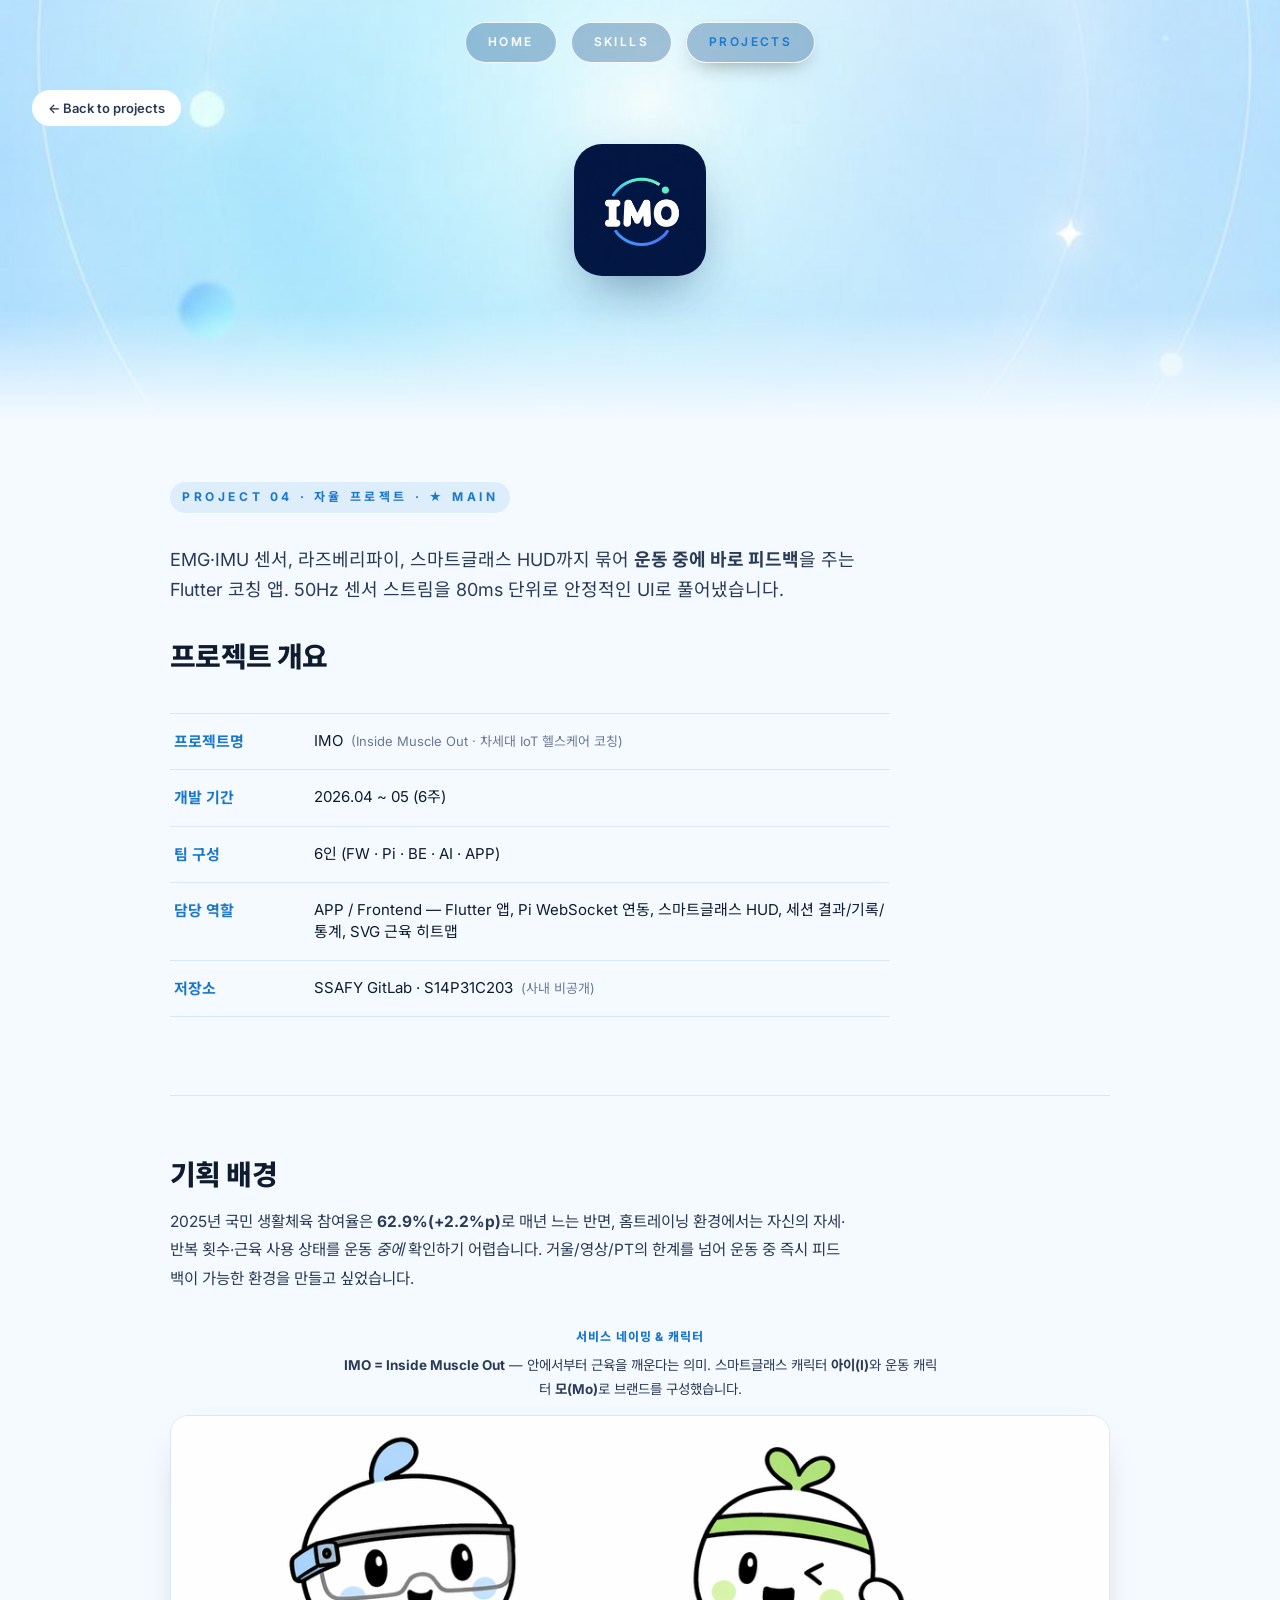
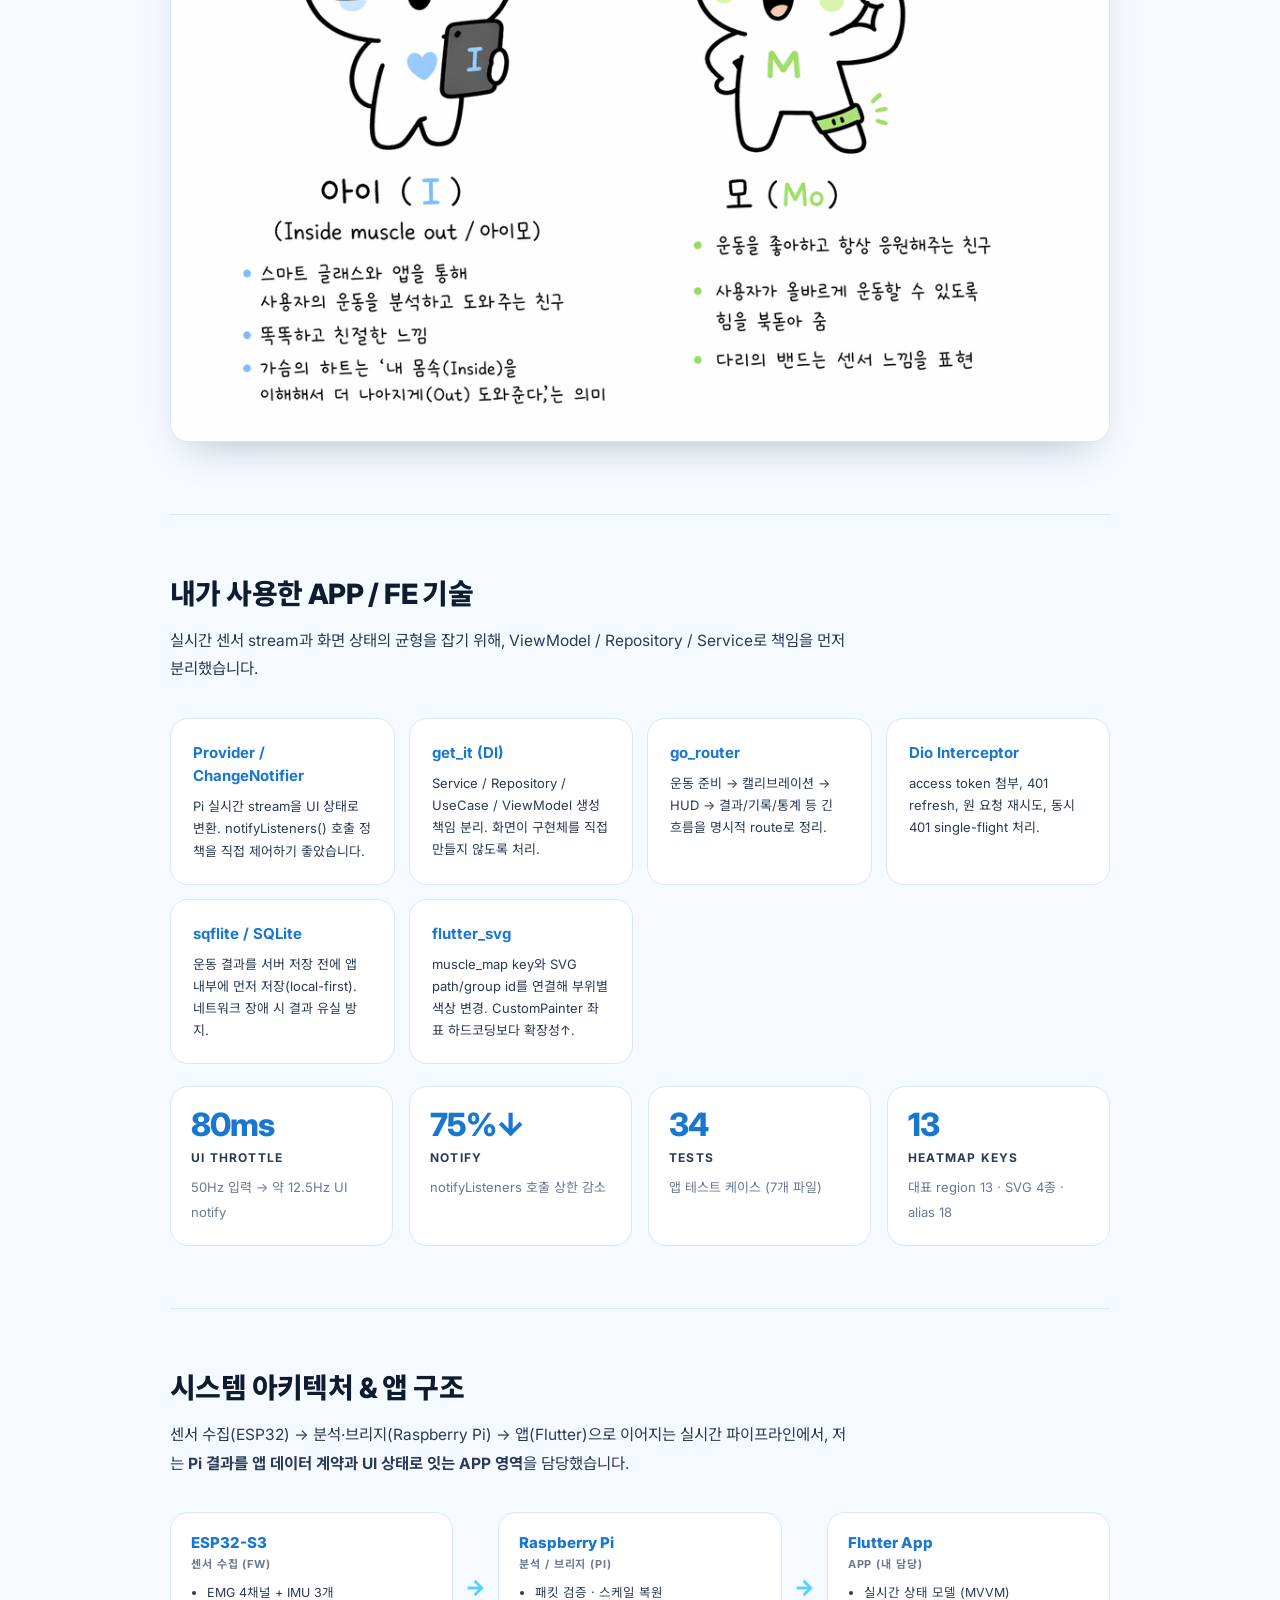
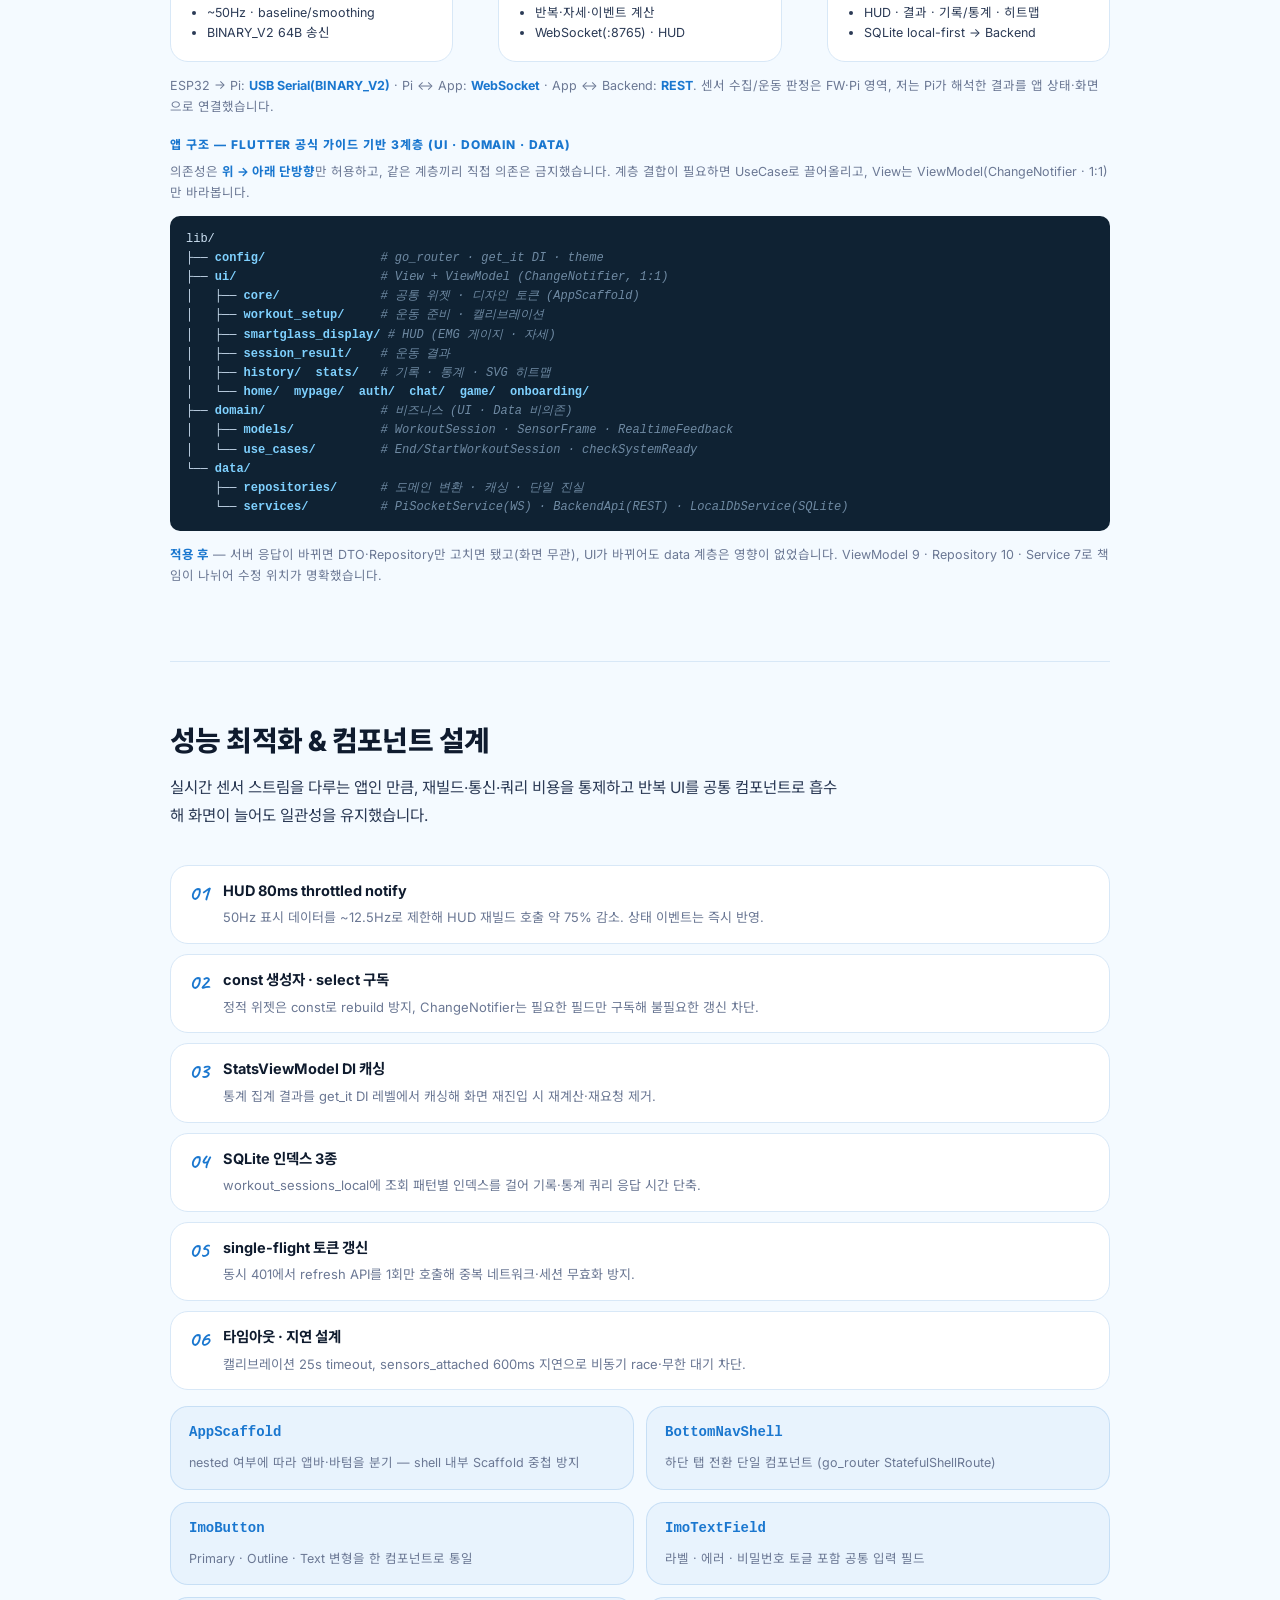
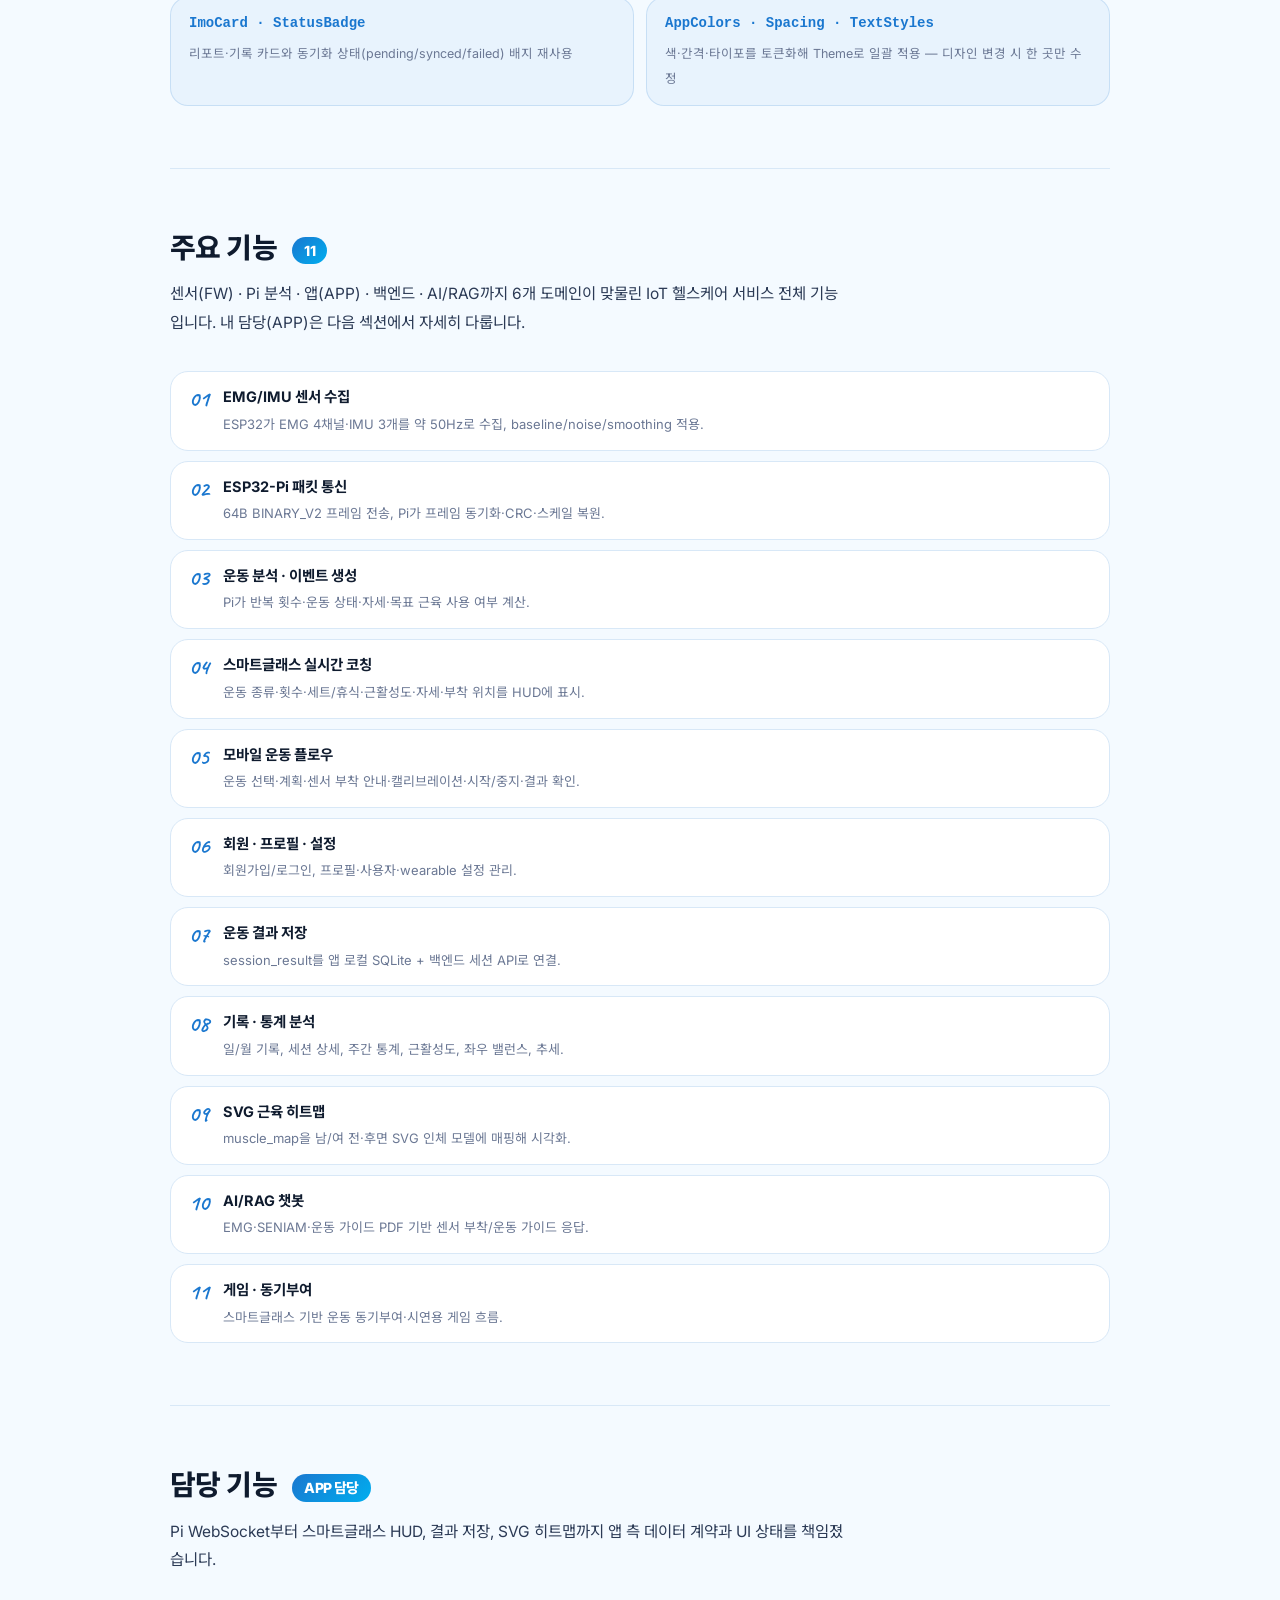
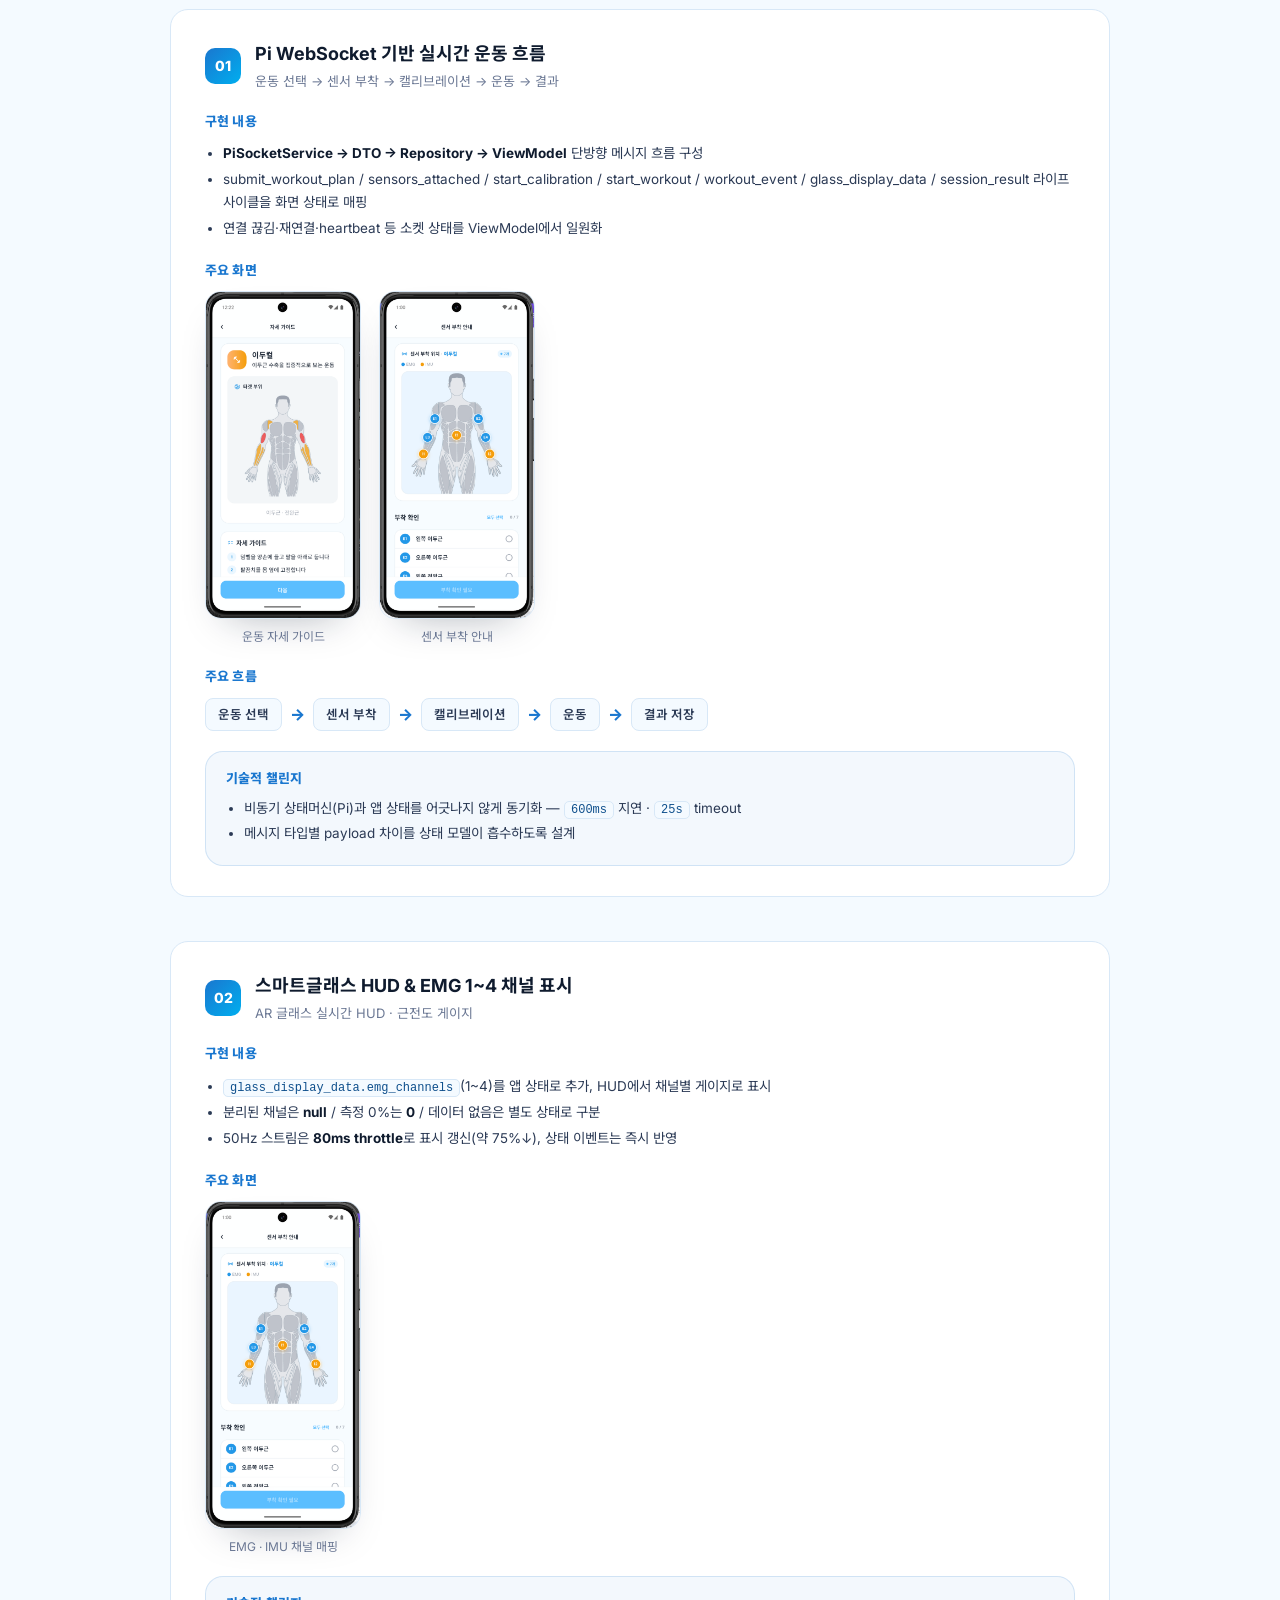
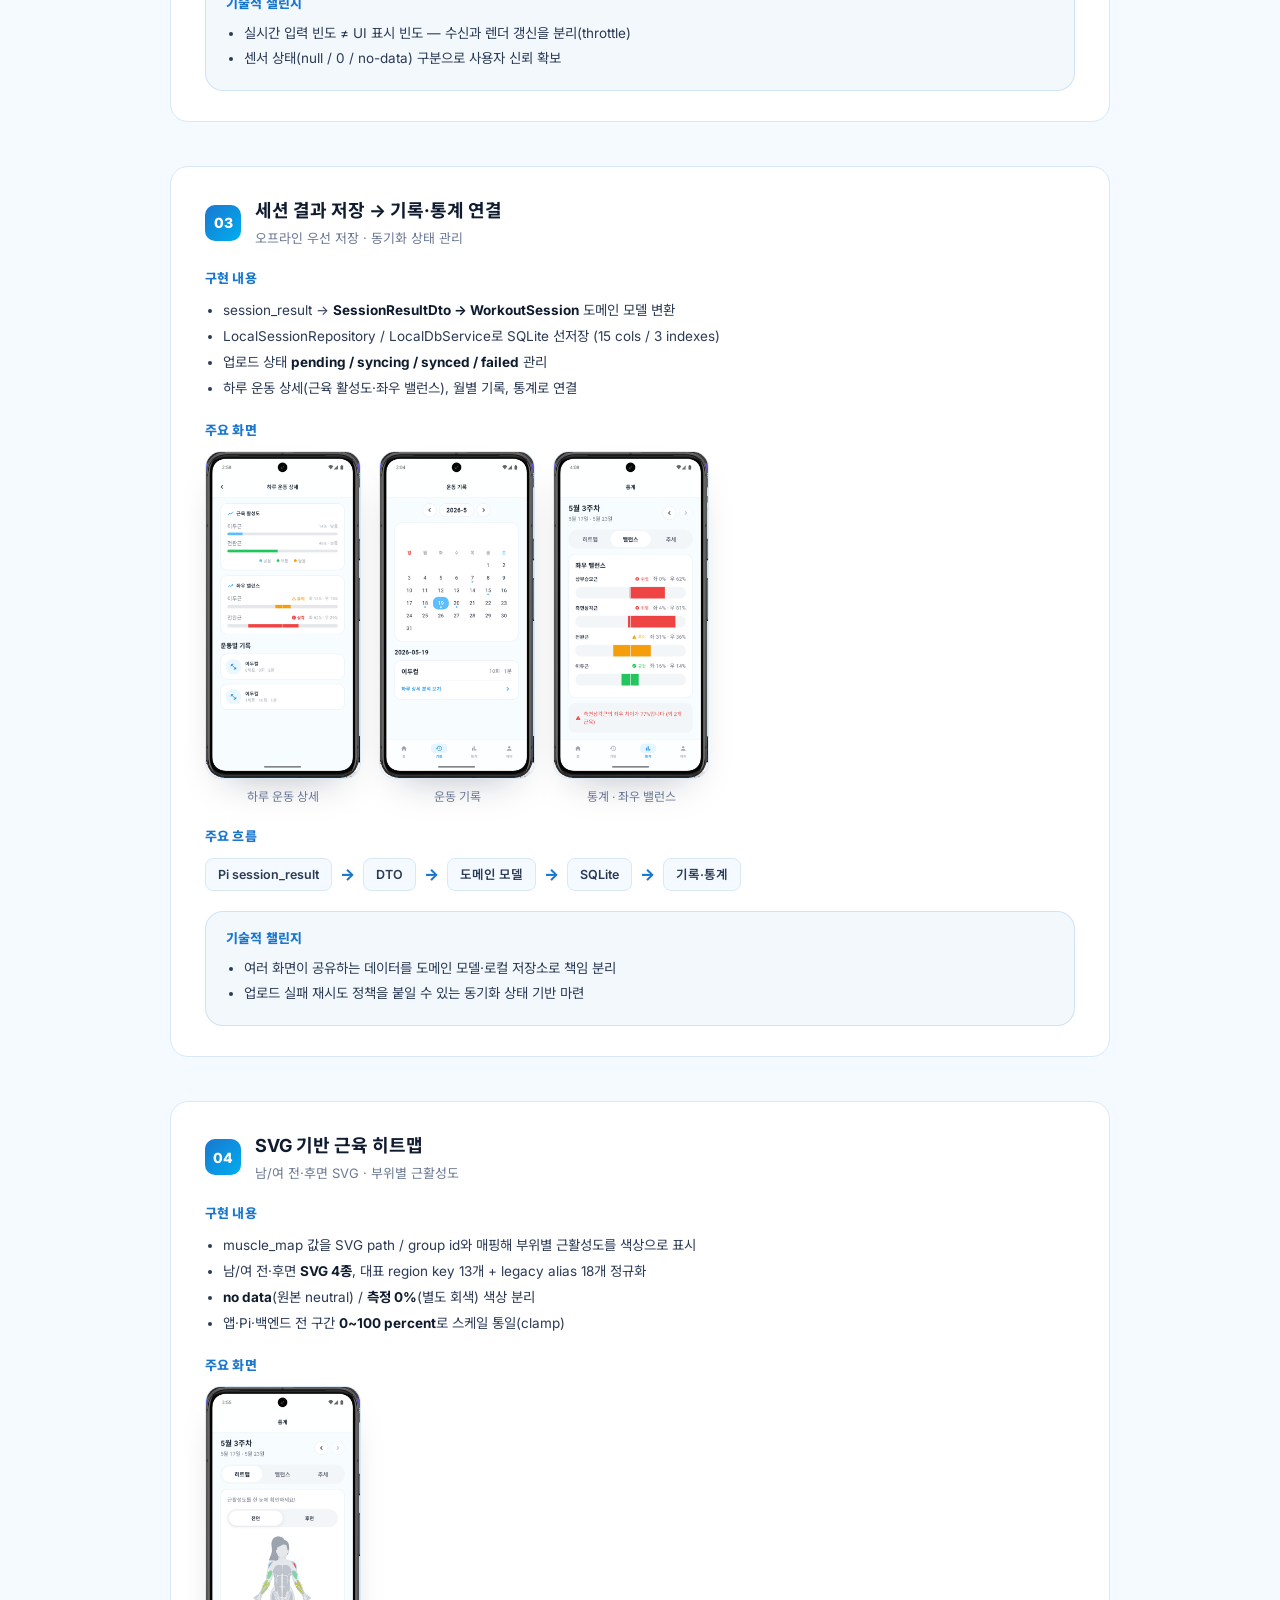
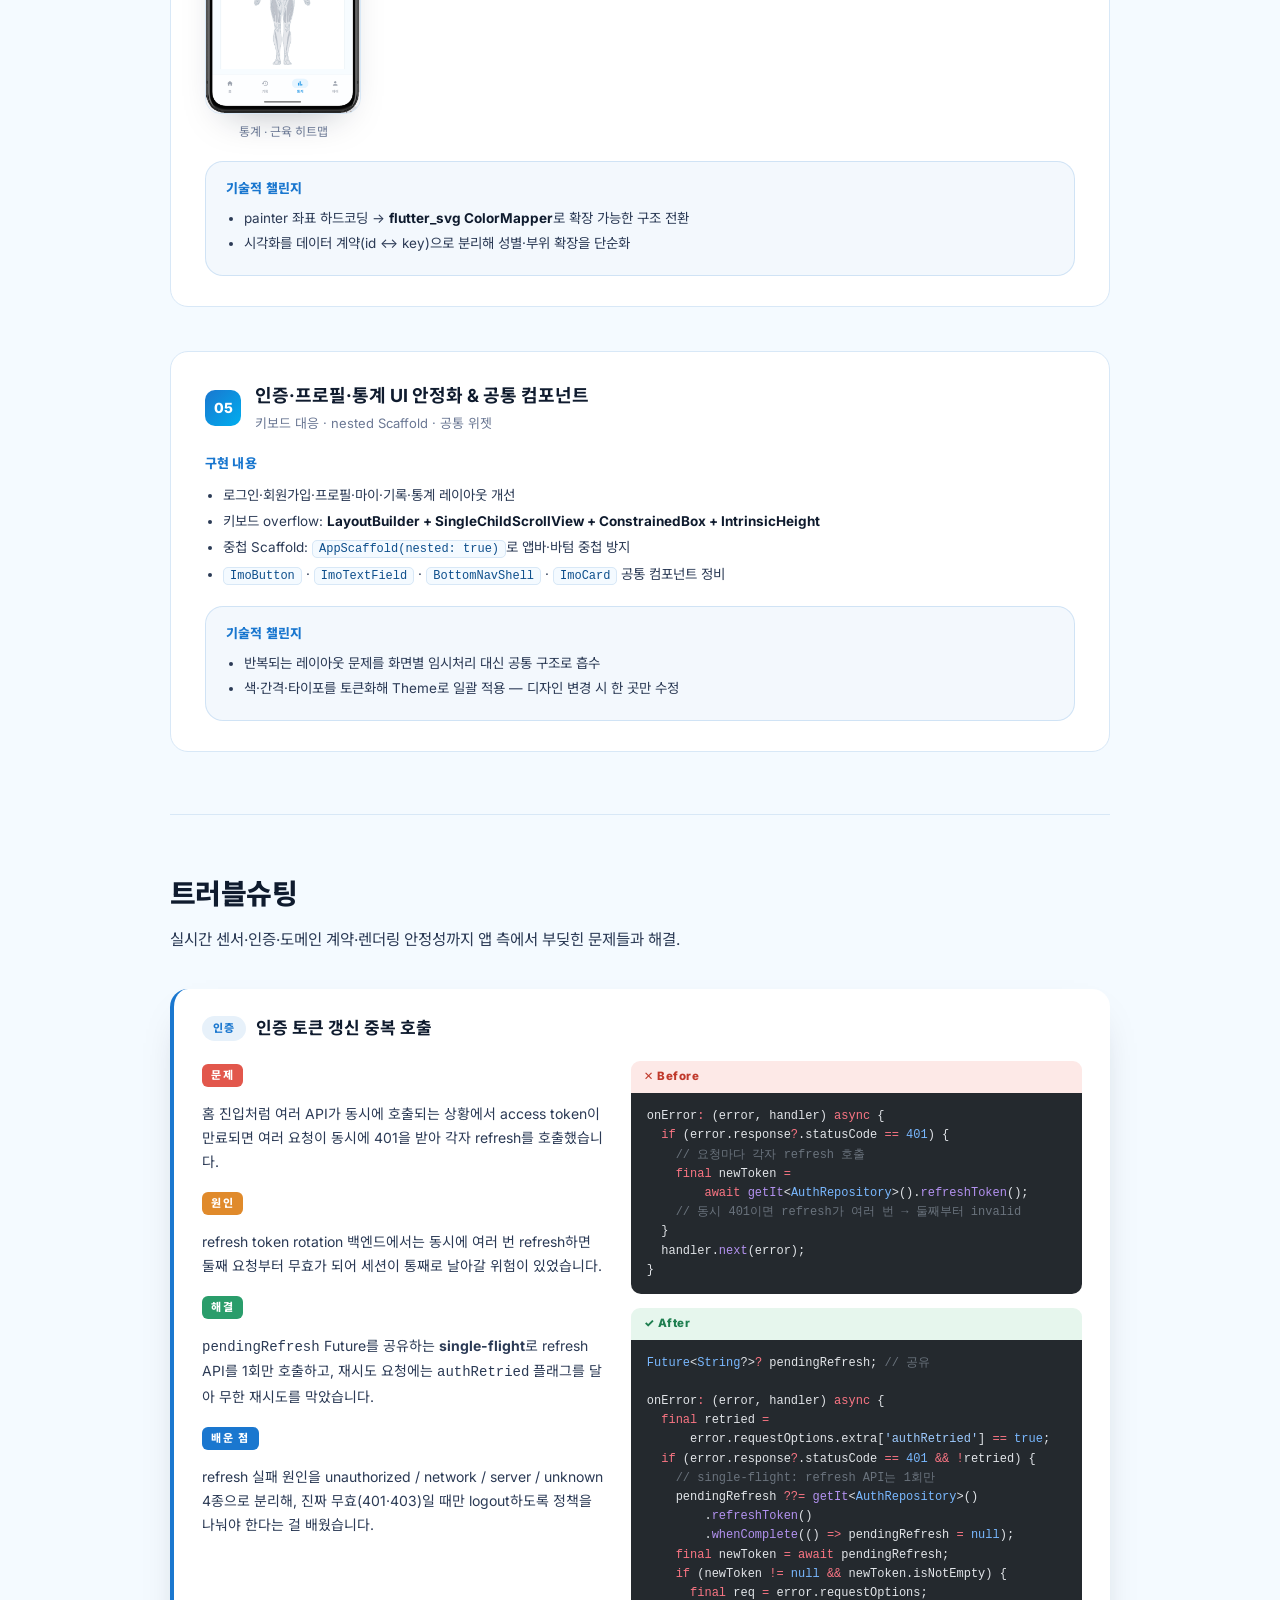
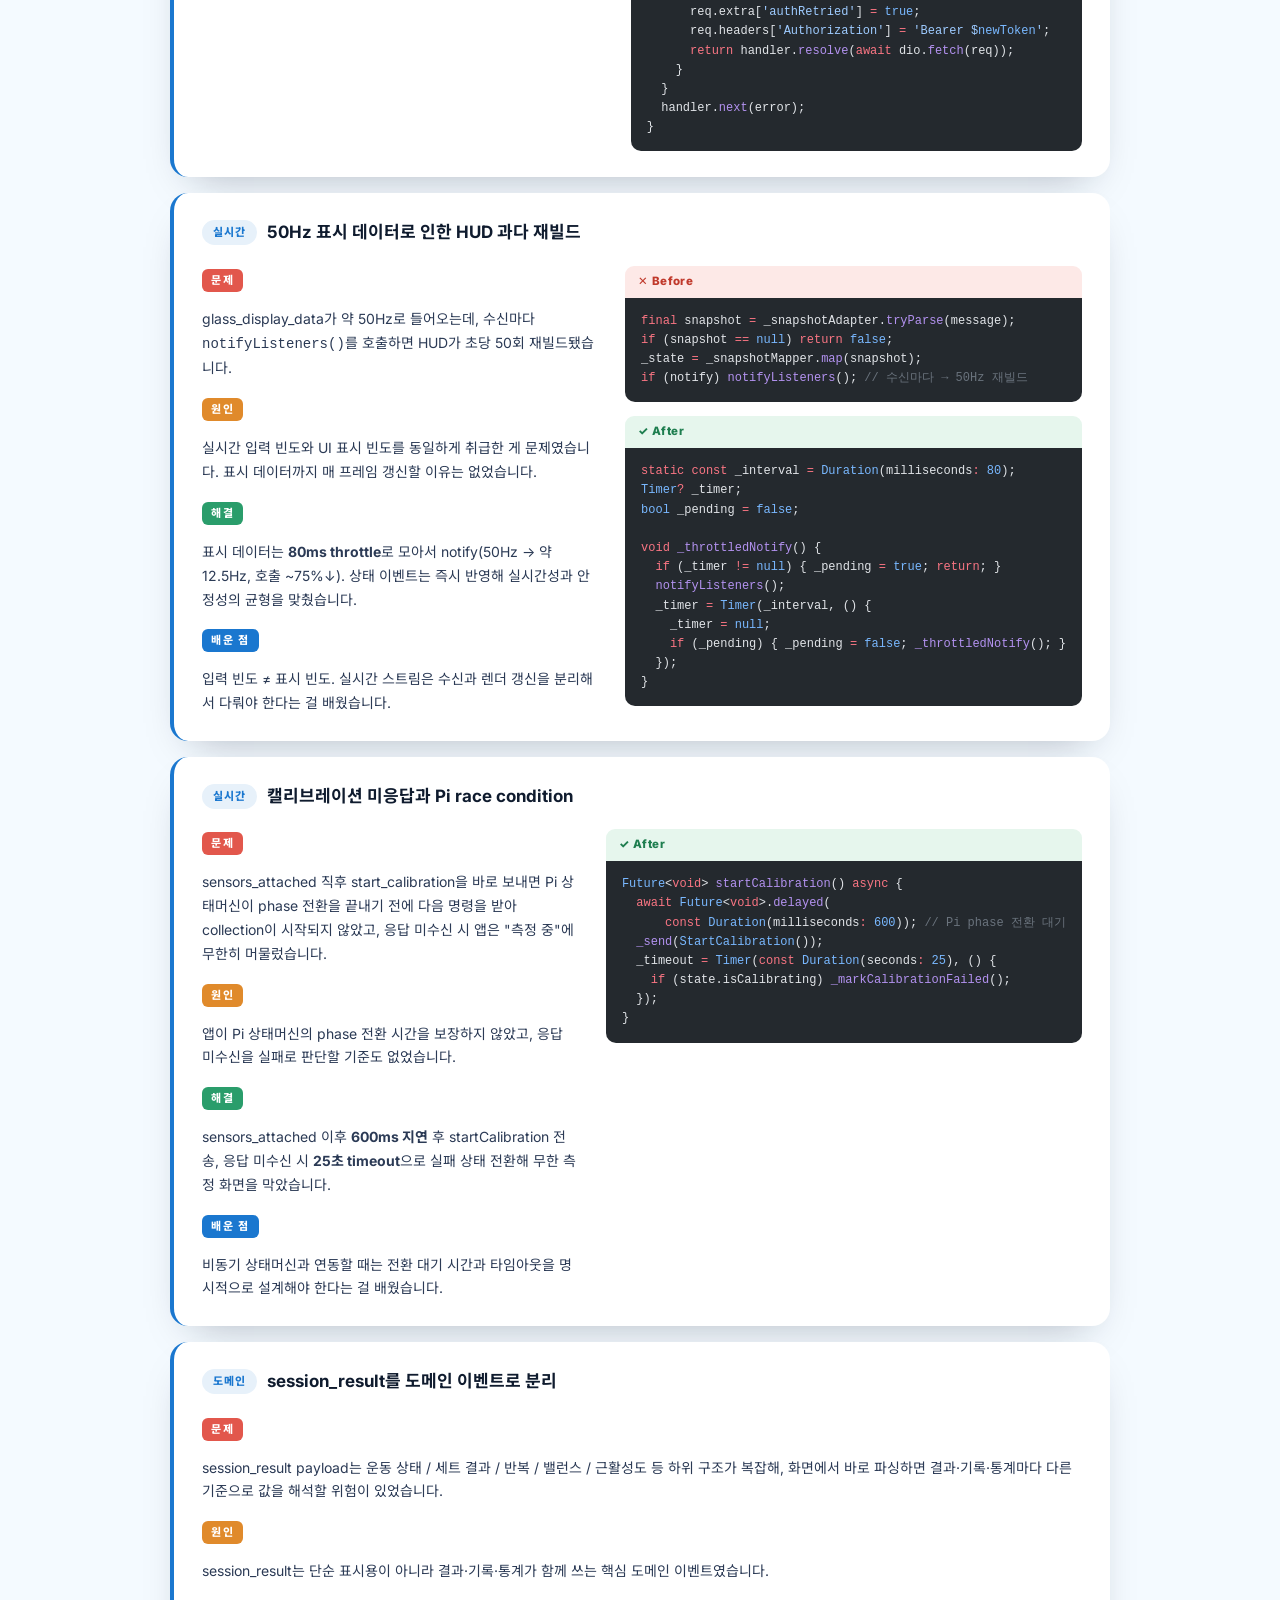
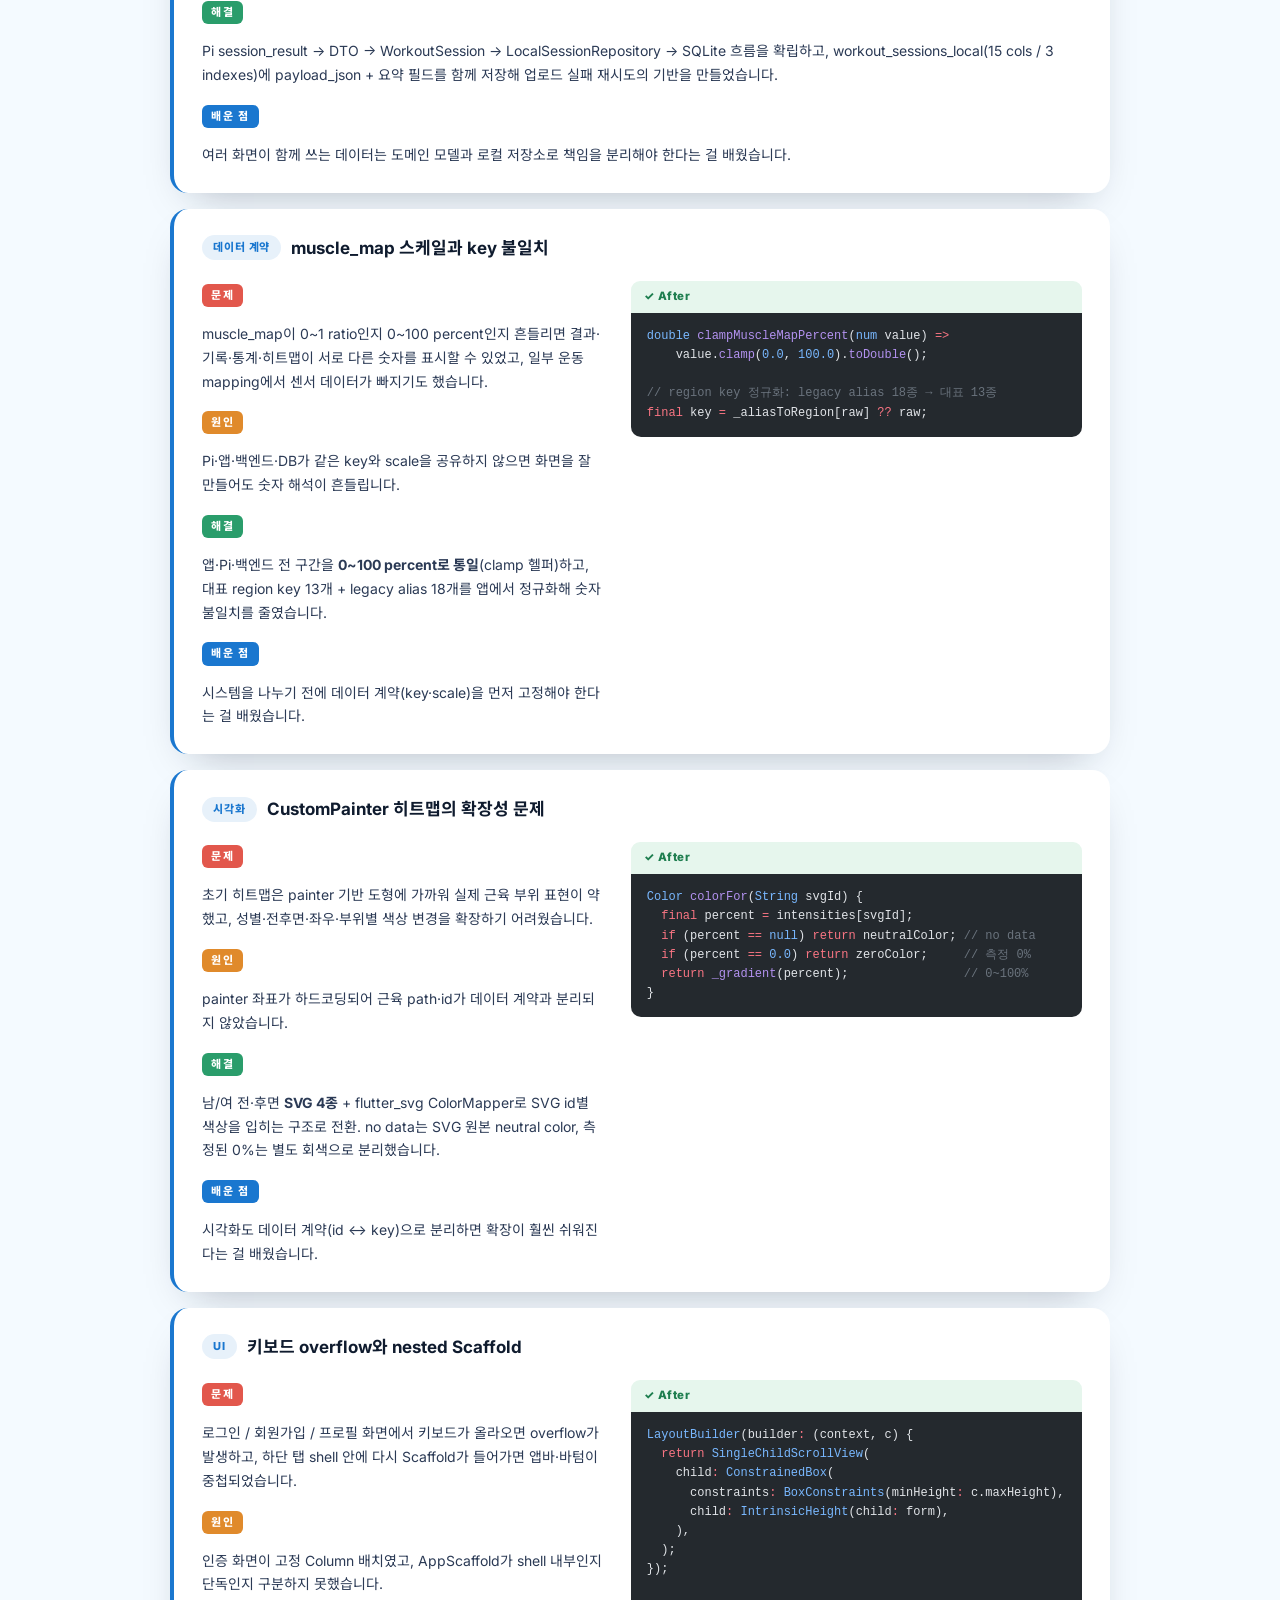
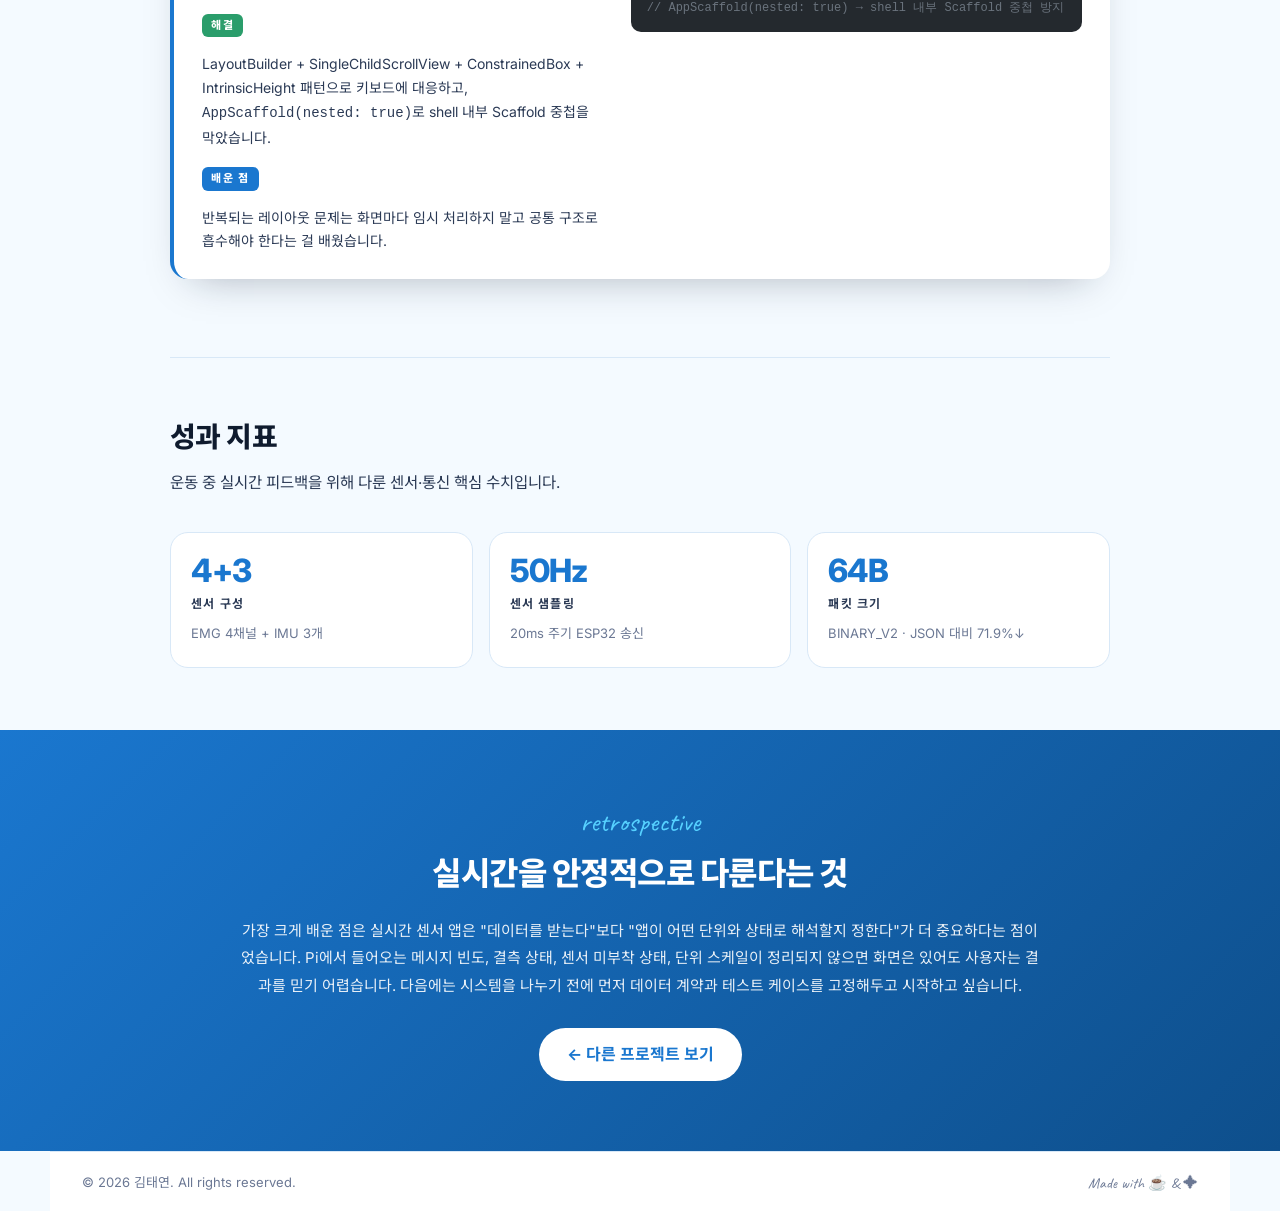
==== commit a867385b: "deploy: 기획 배경/성과 지표 분리 (IMO·MOVWA·SSARA) Co-Authored-By: Claude Opus 4.8 <noreply@anthropic.com>" ====
--- a/projects/imo/index.html
+++ b/projects/imo/index.html
@@ -1,12 +1,13 @@
-<!DOCTYPE html><html lang="ko"> <head><meta charset="UTF-8"><meta name="viewport" content="width=device-width, initial-scale=1.0"><title>IMO · 김태연 Portfolio</title><meta name="description" content="김태연 포트폴리오 - AI / Robotics Engineer"><link rel="preconnect" href="https://fonts.googleapis.com"><link rel="preconnect" href="https://fonts.gstatic.com" crossorigin><link href="https://fonts.googleapis.com/css2?family=Caveat:wght@500;700&family=Inter:wght@400;500;600;700;800;900&family=Noto+Sans+KR:wght@400;500;700;900&display=swap" rel="stylesheet"><link rel="stylesheet" href="/_astro/Footer.BfVzMhXK.css">
+<!DOCTYPE html><html lang="ko"> <head><meta charset="UTF-8"><meta name="viewport" content="width=device-width, initial-scale=1.0"><title>IMO · 김태연 Portfolio</title><meta name="description" content="김태연 포트폴리오 - AI / Robotics Engineer"><link rel="preconnect" href="https://fonts.googleapis.com"><link rel="preconnect" href="https://fonts.gstatic.com" crossorigin><link href="https://fonts.googleapis.com/css2?family=Caveat:wght@500;700&family=Inter:wght@400;500;600;700;800;900&family=Noto+Sans+KR:wght@400;500;700;900&display=swap" rel="stylesheet"><link rel="stylesheet" href="/_astro/Footer.BxRNyEH-.css">
 <link rel="stylesheet" href="/_astro/DetailLayout.DKQ0G_d5.css"></head> <body class="detail-body">  <nav class="capsule-nav-sticky show detail-nav"> <a href="/#introduce" class="cap-tab" data-section="introduce">HOME</a> <a href="/#skills" class="cap-tab" data-section="skills">SKILLS</a> <a href="/#projects" class="cap-tab active" data-section="projects">PROJECTS</a> </nav>   <header class="detail-hero imo-hero"> <a href="/#projects" class="back-link">← Back to projects</a> <img class="imo-hero-logo" src="/assets/imo/imo-logo.png" alt="IMO"> </header>  <section class="detail-section"> <div class="detail-section-inner"> <span class="detail-eyebrow">PROJECT 04 · 자율 프로젝트 · ★ MAIN</span> <p class="movwa-intro-tagline">
 EMG·IMU 센서, 라즈베리파이, 스마트글래스 HUD까지 묶어 <strong>운동 중에 바로 피드백</strong>을 주는
         Flutter 코칭 앱. 50Hz 센서 스트림을 80ms 단위로 안정적인 UI로 풀어냈습니다.
 </p> <div class="detail-section-head"> <h2 class="detail-section-title">프로젝트 개요</h2> </div> <dl class="overview-list"> <div class="overview-row"><dt>프로젝트명</dt><dd>IMO <span class="ov-sub">(Inside Muscle Out · 차세대 IoT 헬스케어 코칭)</span></dd></div> <div class="overview-row"><dt>개발 기간</dt><dd>2026.04 ~ 05 (6주)</dd></div> <div class="overview-row"><dt>팀 구성</dt><dd>6인 (FW · Pi · BE · AI · APP)</dd></div> <div class="overview-row"><dt>담당 역할</dt><dd>APP / Frontend — Flutter 앱, Pi WebSocket 연동, 스마트글래스 HUD, 세션 결과/기록/통계, SVG 근육 히트맵</dd></div> <div class="overview-row"><dt>저장소</dt><dd>SSAFY GitLab · S14P31C203 <span class="ov-sub">(사내 비공개)</span></dd></div> </dl> </div> </section>  <section class="detail-section"> <div class="detail-section-inner"> <div class="detail-section-head"> <h2 class="detail-section-title">기획 배경</h2> <p class="detail-section-lead">
-홈트레이닝 환경에서 사용자는 자신의 자세, 반복 횟수, 근육 사용 상태를
+2025년 국민 생활체육 참여율은 <strong>62.9%(+2.2%p)</strong>로 매년 느는 반면,
+          홈트레이닝 환경에서는 자신의 자세·반복 횟수·근육 사용 상태를
           운동 <em>중에</em> 확인하기 어렵습니다.
           거울/영상/PT의 한계를 넘어 운동 중 즉시 피드백이 가능한 환경을 만들고 싶었습니다.
-</p> </div> <div class="stat-row"> <div class="stat-card"> <span class="stat-num">62.9%</span> <span class="stat-label">참여율</span> <span class="stat-desc">2025 국민 생활체육 참여율 (+2.2%p)</span> </div> <div class="stat-card"> <span class="stat-num">4+3</span> <span class="stat-label">SENSORS</span> <span class="stat-desc">EMG 4채널 + IMU 3개</span> </div> <div class="stat-card"> <span class="stat-num">50Hz</span> <span class="stat-label">SAMPLING</span> <span class="stat-desc">20ms 주기 ESP32 송신</span> </div> <div class="stat-card"> <span class="stat-num">64B</span> <span class="stat-label">PACKET</span> <span class="stat-desc">BINARY_V2, JSON 대비 71.9% 감소</span> </div> </div> <div class="brand-block"> <div class="feature-label">서비스 네이밍 & 캐릭터</div> <p style="margin-bottom:14px;"> <strong>IMO = Inside Muscle Out</strong> — 안에서부터 근육을 깨운다는 의미.
+</p> </div> <div class="brand-block"> <div class="feature-label">서비스 네이밍 & 캐릭터</div> <p style="margin-bottom:14px;"> <strong>IMO = Inside Muscle Out</strong> — 안에서부터 근육을 깨운다는 의미.
           스마트글래스 캐릭터 <strong>아이(I)</strong>와 운동 캐릭터 <strong>모(Mo)</strong>로 브랜드를 구성했습니다.
 </p> <figure class="shot shot-full" style="margin-top:0;"> <img src="/assets/imo/naming.png" alt="IMO 마스코트 아이(I) · 모(Mo) 네이밍" loading="lazy"> </figure> </div> </div> </section>  <section class="detail-section"> <div class="detail-section-inner"> <div class="detail-section-head"> <h2 class="detail-section-title">내가 사용한 APP / FE 기술</h2> <p class="detail-section-lead">
 실시간 센서 stream과 화면 상태의 균형을 잡기 위해,
@@ -114,7 +115,9 @@
 <span class="line"><span style="color:#E1E4E8">  );</span></span>
 <span class="line"><span style="color:#E1E4E8">});</span></span>
 <span class="line"></span>
-<span class="line"><span style="color:#6A737D">// AppScaffold(nested: true) → shell 내부 Scaffold 중첩 방지</span></span></code></pre> </div> </div> </div> </div> </div> </section>  <section class="detail-outro"> <div class="outro-inner"> <span class="outro-eyebrow">retrospective</span> <h2 class="outro-title">실시간을 안정적으로 다룬다는 것</h2> <p class="outro-text">
+<span class="line"><span style="color:#6A737D">// AppScaffold(nested: true) → shell 내부 Scaffold 중첩 방지</span></span></code></pre> </div> </div> </div> </div> </div> </section>  <section class="detail-section"> <div class="detail-section-inner"> <div class="detail-section-head"> <h2 class="detail-section-title">성과 지표</h2> <p class="detail-section-lead">
+운동 중 실시간 피드백을 위해 다룬 센서·통신 핵심 수치입니다.
+</p> </div> <div class="stat-row"> <div class="stat-card"> <span class="stat-num">4+3</span> <span class="stat-label">센서 구성</span> <span class="stat-desc">EMG 4채널 + IMU 3개</span> </div> <div class="stat-card"> <span class="stat-num">50Hz</span> <span class="stat-label">센서 샘플링</span> <span class="stat-desc">20ms 주기 ESP32 송신</span> </div> <div class="stat-card"> <span class="stat-num">64B</span> <span class="stat-label">패킷 크기</span> <span class="stat-desc">BINARY_V2 · JSON 대비 71.9%↓</span> </div> </div> </div> </section>  <section class="detail-outro"> <div class="outro-inner"> <span class="outro-eyebrow">retrospective</span> <h2 class="outro-title">실시간을 안정적으로 다룬다는 것</h2> <p class="outro-text">
 가장 크게 배운 점은 실시간 센서 앱은 "데이터를 받는다"보다
         "앱이 어떤 단위와 상태로 해석할지 정한다"가 더 중요하다는 점이었습니다.
         Pi에서 들어오는 메시지 빈도, 결측 상태, 센서 미부착 상태, 단위 스케일이 정리되지 않으면
--- a/_astro/Footer.BxRNyEH-.css
+++ b/_astro/Footer.BxRNyEH-.css
@@ -0,0 +1 @@
+:root{--blue-primary: #1a77cf;--blue-accent: #00aeef;--blue-light: #56d1ff;--blue-soft: #eaf5ff;--blue-softer: #f4faff;--blue-deep: #0e4f8c;--blue-ink: #083a6b;--blue-sky: #d9f3ff;--blue-ice: #f7fcff;--mint-soft: #d8fff4;--sun-soft: #ffe690;--blue-cover: #1a77cf;--blue-cover-2: #1364b0;--ink: #0f1b2e;--ink-2: #2b3a55;--ink-mute: #6b7894;--line: #d8e8f7;--paper: #fffdf6;--radius-md: 18px;--radius-lg: 28px;--shadow-card: 0 18px 40px -22px rgba(15, 27, 46, .35);--shadow-pop: 0 22px 50px -24px rgba(26, 119, 207, .55);--font-sans: "Inter", "Noto Sans KR", system-ui, -apple-system, "Segoe UI", sans-serif;--font-hand: "Caveat", "Noto Sans KR", cursive}*{box-sizing:border-box}html{scroll-behavior:smooth;scroll-padding-top:154px}body{margin:0;font-family:var(--font-sans);color:var(--ink);background:radial-gradient(circle at 18% 16%,rgba(86,209,255,.34),transparent 28vw),radial-gradient(circle at 84% 30%,rgba(216,255,244,.42),transparent 30vw),linear-gradient(180deg,#0f65b6,#1b8fd6,#e7f8ff 72%,#fff);-webkit-font-smoothing:antialiased;line-height:1.55}body.splash-active{overflow:hidden}img{display:block;max-width:100%}a{color:inherit;text-decoration:none}button{font-family:inherit;cursor:pointer;border:none;background:none}.cover{position:relative;min-height:100vh;background:radial-gradient(ellipse at 50% 110%,#56d1ff94,#1a77cff5 56%,#0e4f8cfa);overflow:hidden;color:#fff;display:flex;flex-direction:column}body.splash-active .cover,body.splash-done .cover{position:fixed;inset:0;z-index:110}body.splash-active main,body.splash-active>.footer{opacity:0}body.splash-done .cover{min-height:0;height:0;overflow:visible;background:transparent;pointer-events:none}body.splash-done .cover:after,body.splash-done .cover-bg,body.splash-done .cover-top,body.splash-done .title-stack,body.splash-done .cover-bottom,body.splash-done .splash-cta{display:none}body.splash-done main,body.splash-done>.footer{animation:pageRiseIn .75s ease both}.cover:after{content:"";position:absolute;left:0;right:0;bottom:-1px;height:170px;z-index:1;pointer-events:none;background:linear-gradient(180deg,#0e4f8c00,#146fbec7 58%,#167ac5)}.cover-bg{position:absolute;inset:0;pointer-events:none;z-index:0}.cover-bg img{position:absolute}body.splash-active .bg-circles{animation:softAssetIn 1.2s ease .08s both}body.splash-active .bg-halftone{animation:softAssetIn 1.25s ease .28s both}body.splash-active .bg-stars-1{animation:starInA 1.1s cubic-bezier(.18,.92,.24,1) .72s both,floatY 6s ease-in-out 1.85s infinite}body.splash-active .bg-stars-2{animation:starInB 1.1s cubic-bezier(.18,.92,.24,1) .88s both,floatY 7s ease-in-out 2s infinite}body.splash-active .bg-plane-tr{animation:planeInTr 1.15s cubic-bezier(.18,.92,.24,1) .98s both,floatX 8s ease-in-out 2.15s infinite}body.splash-active .bg-plane-bl{animation:planeInBl 1.15s cubic-bezier(.18,.92,.24,1) 1.1s both,floatPlaneBl 9s ease-in-out 2.25s infinite}body.splash-exiting .cover-bg img,body.splash-exiting .pixel-arrow{animation:none;opacity:0;transition:opacity .65s ease,transform .85s cubic-bezier(.62,.02,.28,1),filter .75s ease;filter:blur(3px)}body.splash-exiting .bg-circles-tl{transform:translate3d(-12vw,-10vh,0) rotate(180deg) scale(.92)}body.splash-exiting .bg-circles-br{transform:translate3d(12vw,12vh,0) scale(.92)}body.splash-exiting .bg-halftone-center{transform:translate(-50%,-50%) scale(1.18)}body.splash-exiting .bg-halftone-tl{transform:translate3d(-5vw,-9vh,0) scale(1.08)}body.splash-exiting .bg-stars-1{transform:translate3d(-18vw,-10vh,0) rotate(-24deg) scale(.7)}body.splash-exiting .bg-stars-2{transform:translate3d(16vw,12vh,0) rotate(24deg) scale(.7)}body.splash-exiting .bg-plane-tr{transform:translate3d(22vw,-12vh,0) rotate(-28deg) scale(.78)}body.splash-exiting .bg-plane-bl{transform:translate3d(-22vw,14vh,0) rotate(20deg) scaleX(-1) scale(.78)}body.splash-exiting .pixel-arrow-left{transform:translate3d(-14vw,-50%,0)}body.splash-exiting .pixel-arrow-right{transform:translate3d(14vw,-50%,0)}.bg-circles{width:380px;opacity:.18;filter:brightness(2)}.bg-circles-tl{top:-100px;left:-120px;transform:rotate(180deg)}.bg-circles-br{bottom:-100px;right:-120px}.bg-halftone{--asset-opacity: .32;opacity:.32;mix-blend-mode:screen}.bg-halftone-center{--asset-opacity: .18;width:520px;top:40%;left:50%;transform:translate(-50%,-50%);opacity:.18}.bg-halftone-tl{--asset-opacity: .14;width:300px;top:-40px;left:24%;opacity:.14}.bg-stars{width:220px;opacity:.95}.bg-stars-1{top:22%;left:18%;animation:floatY 6s ease-in-out infinite}.bg-stars-2{bottom:12%;right:14%;animation:floatY 7s ease-in-out -2s infinite}.bg-plane{width:110px;filter:drop-shadow(0 8px 18px rgba(0,0,0,.25))}.bg-plane-tr{top:24%;right:16%;transform:rotate(-18deg);animation:floatX 8s ease-in-out infinite}.bg-plane-bl{bottom:22%;left:22%;transform:rotate(20deg) scaleX(-1);animation:floatPlaneBl 9s ease-in-out -3s infinite}@keyframes floatY{0%,to{transform:translateY(0)}50%{transform:translateY(-14px)}}@keyframes floatX{0%,to{transform:translate(0) rotate(-18deg)}50%{transform:translate(10px,-8px) rotate(-14deg)}}@keyframes floatPlaneBl{0%,to{transform:translate(0) rotate(20deg) scaleX(-1)}50%{transform:translate(-10px,8px) rotate(16deg) scaleX(-1)}}@keyframes arrowInLeft{0%{opacity:0;transform:translate3d(-160px,-50%,0) scale(.92);filter:blur(4px)}72%{opacity:.88;transform:translate3d(8px,-50%,0) scale(1.02);filter:blur(0)}to{opacity:.78;transform:translate3d(0,-50%,0) scale(1);filter:blur(0)}}@keyframes arrowInRight{0%{opacity:0;transform:translate3d(160px,-50%,0) scale(.92);filter:blur(4px)}72%{opacity:.88;transform:translate3d(-8px,-50%,0) scale(1.02);filter:blur(0)}to{opacity:.78;transform:translate3d(0,-50%,0) scale(1);filter:blur(0)}}.pixel-arrow{position:absolute;top:50%;transform:translateY(-50%);display:grid;gap:2px;opacity:.78}.pixel-arrow-left{left:clamp(12px,3vw,42px)}.pixel-arrow-right{right:clamp(12px,3vw,42px)}body.splash-active .pixel-arrow-left{animation:arrowInLeft 1.8s cubic-bezier(.18,.92,.24,1) .48s both}body.splash-active .pixel-arrow-right{animation:arrowInRight 1.8s cubic-bezier(.18,.92,.24,1) .48s both}.pa-row{display:grid;grid-template-columns:repeat(8,14px);gap:2px}.pa-row i{width:14px;height:14px;background:transparent}.pa-row i.on{background:#fff;box-shadow:0 0 6px #ffffff40}.pixel-arrow-left .pa-row:nth-child(1) i:nth-child(1){background:#fff}.pixel-arrow-left .pa-row:nth-child(1) i:nth-child(5){background:#fff}.pixel-arrow-left .pa-row:nth-child(2) i:nth-child(1),.pixel-arrow-left .pa-row:nth-child(2) i:nth-child(2),.pixel-arrow-left .pa-row:nth-child(2) i:nth-child(5),.pixel-arrow-left .pa-row:nth-child(2) i:nth-child(6){background:#fff}.pixel-arrow-left .pa-row:nth-child(3) i:nth-child(2),.pixel-arrow-left .pa-row:nth-child(3) i:nth-child(3),.pixel-arrow-left .pa-row:nth-child(3) i:nth-child(6),.pixel-arrow-left .pa-row:nth-child(3) i:nth-child(7){background:#fff}.pixel-arrow-left .pa-row:nth-child(4) i:nth-child(3),.pixel-arrow-left .pa-row:nth-child(4) i:nth-child(4),.pixel-arrow-left .pa-row:nth-child(4) i:nth-child(7),.pixel-arrow-left .pa-row:nth-child(4) i:nth-child(8){background:#fff}.pixel-arrow-left .pa-row:nth-child(5) i:nth-child(2),.pixel-arrow-left .pa-row:nth-child(5) i:nth-child(3),.pixel-arrow-left .pa-row:nth-child(5) i:nth-child(6),.pixel-arrow-left .pa-row:nth-child(5) i:nth-child(7){background:#fff}.pixel-arrow-left .pa-row:nth-child(6) i:nth-child(1),.pixel-arrow-left .pa-row:nth-child(6) i:nth-child(2),.pixel-arrow-left .pa-row:nth-child(6) i:nth-child(5),.pixel-arrow-left .pa-row:nth-child(6) i:nth-child(6){background:#fff}.pixel-arrow-left .pa-row:nth-child(7) i:nth-child(1),.pixel-arrow-left .pa-row:nth-child(7) i:nth-child(5){background:#fff}.pixel-arrow-right .pa-row:nth-child(1) i:nth-child(4),.pixel-arrow-right .pa-row:nth-child(1) i:nth-child(8){background:#fff}.pixel-arrow-right .pa-row:nth-child(2) i:nth-child(3),.pixel-arrow-right .pa-row:nth-child(2) i:nth-child(4),.pixel-arrow-right .pa-row:nth-child(2) i:nth-child(7),.pixel-arrow-right .pa-row:nth-child(2) i:nth-child(8){background:#fff}.pixel-arrow-right .pa-row:nth-child(3) i:nth-child(2),.pixel-arrow-right .pa-row:nth-child(3) i:nth-child(3),.pixel-arrow-right .pa-row:nth-child(3) i:nth-child(6),.pixel-arrow-right .pa-row:nth-child(3) i:nth-child(7){background:#fff}.pixel-arrow-right .pa-row:nth-child(4) i:nth-child(1),.pixel-arrow-right .pa-row:nth-child(4) i:nth-child(2),.pixel-arrow-right .pa-row:nth-child(4) i:nth-child(5),.pixel-arrow-right .pa-row:nth-child(4) i:nth-child(6){background:#fff}.pixel-arrow-right .pa-row:nth-child(5) i:nth-child(2),.pixel-arrow-right .pa-row:nth-child(5) i:nth-child(3),.pixel-arrow-right .pa-row:nth-child(5) i:nth-child(6),.pixel-arrow-right .pa-row:nth-child(5) i:nth-child(7){background:#fff}.pixel-arrow-right .pa-row:nth-child(6) i:nth-child(3),.pixel-arrow-right .pa-row:nth-child(6) i:nth-child(4),.pixel-arrow-right .pa-row:nth-child(6) i:nth-child(7),.pixel-arrow-right .pa-row:nth-child(6) i:nth-child(8){background:#fff}.pixel-arrow-right .pa-row:nth-child(7) i:nth-child(4),.pixel-arrow-right .pa-row:nth-child(7) i:nth-child(8){background:#fff}.cover-top{position:fixed;top:28px;left:50%;z-index:120;width:min(880px,calc(100vw - 48px));transform:translate(-50%);display:flex;flex-direction:column;align-items:center;justify-content:center;padding:0;gap:18px;pointer-events:none;transition:opacity .35s ease,transform .35s ease,color .35s ease}body.splash-active .cover-top{opacity:0;transform:translate(-50%) translateY(-10px);animation:mastheadIn .9s ease 2.25s both}.cover-top .capsule-nav,.cover-top .corner-label{pointer-events:auto}.corner-label{display:inline-flex;align-items:center;gap:10px;font-size:14px;letter-spacing:.18em;font-weight:600;color:#fff;white-space:nowrap}.corner-label.corner-left,.corner-label.corner-right{justify-content:center}.corner-plus{font-size:20px;font-weight:300;opacity:.95}.capsule-nav{display:inline-flex;align-items:center;gap:14px}.cap-tab{padding:10px 26px;border:1.5px solid rgba(255,255,255,.88);border-radius:999px;font-size:13px;letter-spacing:.2em;font-weight:600;color:#fff;transition:background-color .35s ease,color .35s ease,transform .25s ease,box-shadow .35s ease,border-color .35s ease;background:#4684cd2e;position:relative;white-space:nowrap;overflow:hidden;backdrop-filter:blur(6px);-webkit-backdrop-filter:blur(6px)}.cap-tab:after{content:"";position:absolute;inset:-1px auto -1px -42%;width:36%;background:linear-gradient(90deg,transparent,rgba(255,255,255,.5),transparent);transform:skew(-18deg);opacity:0}.cap-tab:hover{background:#ffffff29;transform:translateY(-1px)}.cap-tab:hover:after,.cap-tab.active:after{animation:tabShine 1.1s ease}.cap-tab.active{background:#fff;color:var(--blue-primary);box-shadow:0 8px 22px -10px #00000073}body[data-current-section=projects] .cover-top,body[data-current-section=contact] .cover-top,body[data-current-section=projects] .cover-top .corner-label,body[data-current-section=contact] .cover-top .corner-label{color:var(--blue-ink)}body[data-current-section=projects] .cover-top .cap-tab,body[data-current-section=contact] .cover-top .cap-tab{color:var(--blue-ink);border-color:#1a77cf73;background:#e5f7ff8f}body[data-current-section=projects] .cover-top .cap-tab:hover,body[data-current-section=contact] .cover-top .cap-tab:hover{background:#1a77cf1a}body[data-current-section=projects] .cover-top .cap-tab.active,body[data-current-section=contact] .cover-top .cap-tab.active{color:#fff;border-color:#1a77cfe6;background:#1a77cfeb}@keyframes tabShine{0%{opacity:0;transform:translate(0) skew(-18deg)}18%{opacity:1}to{opacity:0;transform:translate(420%) skew(-18deg)}}.title-stack{position:relative;z-index:2;flex:1;display:flex;flex-direction:column;align-items:center;justify-content:center;gap:0;padding:20px 8% 40px}.title-row{display:flex;align-items:flex-end;justify-content:center;gap:clamp(4px,.8vw,14px);filter:drop-shadow(0 14px 22px rgba(0,0,0,.28))}.title-row-top{animation:heroRise .9s cubic-bezier(.18,.92,.24,1) both}.title-row-bottom{margin-top:-2vw}.title-row-bottom{animation:heroRise .9s cubic-bezier(.18,.92,.24,1) .12s both}.ltr{--base-transform: rotate(0deg);--fly-x: 0px;--fly-y: 64px;--fly-r: -18deg;height:clamp(72px,13vw,150px);width:auto;transform:var(--base-transform);animation:letterSplashIn .9s cubic-bezier(.18,.92,.24,1) both;transition:transform .3s ease;will-change:transform,opacity,filter}.ltr:hover{transform:translateY(-8px) rotate(-2deg) scale(1.05)}.ltr-p{--base-transform: rotate(-6deg);--fly-x: -24vw;--fly-y: -16vh;--fly-r: -38deg;height:clamp(80px,14vw,160px);animation-delay:1.2s}.ltr-o1{--base-transform: rotate(2deg);--fly-x: -10vw;--fly-y: -22vh;--fly-r: 28deg;margin-bottom:-6px;animation-delay:1.3s}.ltr-r{--base-transform: rotate(4deg);--fly-x: 8vw;--fly-y: -20vh;--fly-r: -22deg;height:clamp(86px,15vw,168px);animation-delay:1.4s}.ltr-t{--base-transform: rotate(-3deg);--fly-x: 23vw;--fly-y: -13vh;--fly-r: 34deg;height:clamp(82px,14vw,158px);animation-delay:1.5s}.ltr-f{--base-transform: rotate(-2deg);--fly-x: -25vw;--fly-y: 15vh;--fly-r: 30deg;height:clamp(82px,14vw,160px);animation-delay:1.36s}.ltr-o2{--base-transform: rotate(3deg);--fly-x: -12vw;--fly-y: 22vh;--fly-r: -30deg;margin-bottom:-8px;animation-delay:1.48s}.ltr-l{--base-transform: rotate(-1deg);--fly-x: 4vw;--fly-y: 24vh;--fly-r: 42deg;height:clamp(80px,13vw,155px);animation-delay:1.58s}.ltr-i{--base-transform: rotate(-4deg);--fly-x: 14vw;--fly-y: 20vh;--fly-r: -34deg;height:clamp(78px,12vw,150px);margin-bottom:-4px;animation-delay:1.68s}.ltr-o3{--base-transform: rotate(2deg);--fly-x: 26vw;--fly-y: 13vh;--fly-r: 24deg;margin-bottom:-4px;animation-delay:1.78s}body.splash-exiting .ltr{animation:none;opacity:0;filter:blur(4px);transition:transform .9s cubic-bezier(.62,.02,.28,1),opacity .7s ease,filter .75s ease}body.splash-exiting .ltr-p{transform:translate3d(-24vw,-18vh,0) rotate(-34deg) scale(.78)}body.splash-exiting .ltr-o1{transform:translate3d(-10vw,-28vh,0) rotate(26deg) scale(.76)}body.splash-exiting .ltr-r{transform:translate3d(9vw,-25vh,0) rotate(-22deg) scale(.78)}body.splash-exiting .ltr-t{transform:translate3d(27vw,-17vh,0) rotate(32deg) scale(.78)}body.splash-exiting .ltr-f{transform:translate3d(-28vw,10vh,0) rotate(26deg) scale(.78)}body.splash-exiting .ltr-o2{transform:translate3d(-12vw,26vh,0) rotate(-26deg) scale(.76)}body.splash-exiting .ltr-l{transform:translate3d(3vw,31vh,0) rotate(36deg) scale(.76)}body.splash-exiting .ltr-i{transform:translate3d(15vw,25vh,0) rotate(-30deg) scale(.78)}body.splash-exiting .ltr-o3{transform:translate3d(29vw,11vh,0) rotate(24deg) scale(.78)}.cover-bottom{position:relative;z-index:2;display:flex;justify-content:space-between;align-items:center;padding:24px 48px 36px;will-change:transform,opacity}body.splash-active .cover-bottom{opacity:0;transform:translateY(12px);animation:bottomLabelIn .85s ease 2.15s both}.splash-cta{position:absolute;left:50%;bottom:132px;z-index:3;transform:translate(-50%);display:inline-flex;flex-direction:column;align-items:center;gap:2px;color:#fff;font-size:12px;font-weight:800;letter-spacing:.24em;line-height:1.35;text-align:center;opacity:0;animation:ctaIn .75s ease 2.65s both,ctaPulse 1.8s ease-in-out 3.4s infinite}.splash-cta:after{content:"";width:72px;height:1px;margin-top:12px;background:#ffffffb8}body.splash-exiting .splash-cta{opacity:0;transform:translate(-50%) translateY(22px);transition:opacity .35s ease,transform .45s ease;animation:none}@keyframes ctaIn{0%{opacity:0;transform:translate(-50%) translateY(18px)}to{opacity:.86;transform:translate(-50%) translateY(0)}}@keyframes ctaPulse{0%,to{opacity:.72;transform:translate(-50%) translateY(0)}50%{opacity:1;transform:translate(-50%) translateY(-4px)}}@keyframes mastheadIn{0%{opacity:0;transform:translate(-50%) translateY(-12px)}to{opacity:1;transform:translate(-50%) translateY(0)}}@keyframes bottomLabelIn{0%{opacity:0;transform:translateY(14px)}to{opacity:1;transform:translateY(0)}}@keyframes heroRise{0%{opacity:0;transform:translateY(34px) scale(.98)}to{opacity:1;transform:translateY(0) scale(1)}}@keyframes letterSplashIn{0%{opacity:0;filter:blur(8px);transform:translate3d(var(--fly-x),var(--fly-y),0) rotate(var(--fly-r)) scale(.72)}70%{opacity:1;filter:blur(0);transform:translate3d(0,-8px,0) var(--base-transform) scale(1.04)}to{opacity:1;filter:blur(0);transform:var(--base-transform)}}@keyframes softAssetIn{0%{opacity:0;filter:blur(8px)}to{opacity:var(--asset-opacity, .18);filter:blur(0)}}@keyframes starInA{0%{opacity:0;transform:translate3d(-12vw,-8vh,0) rotate(-18deg) scale(.7);filter:blur(5px)}to{opacity:.95;transform:translateY(0);filter:blur(0)}}@keyframes starInB{0%{opacity:0;transform:translate3d(14vw,8vh,0) rotate(18deg) scale(.7);filter:blur(5px)}to{opacity:.95;transform:translateY(0);filter:blur(0)}}@keyframes planeInTr{0%{opacity:0;transform:translate3d(18vw,-10vh,0) rotate(-34deg) scale(.72);filter:blur(5px)}to{opacity:1;transform:rotate(-18deg);filter:blur(0)}}@keyframes planeInBl{0%{opacity:0;transform:translate3d(-18vw,12vh,0) rotate(40deg) scale(.72);filter:blur(5px)}to{opacity:1;transform:rotate(20deg) scaleX(-1);filter:blur(0)}}@keyframes pageRiseIn{0%{opacity:0;transform:translateY(24px)}to{opacity:1;transform:translateY(0)}}.capsule-nav-sticky{position:fixed;top:22px;left:50%;transform:translate(-50%);z-index:100;display:inline-flex;align-items:center;gap:14px;padding:0;max-width:calc(100vw - 32px);background:transparent;border:none;box-shadow:none;transition:opacity .35s ease}.capsule-nav-sticky.show{transform:translate(-50%)}.capsule-nav-sticky .cap-tab{padding:10px 22px;font-size:12px;border-width:1.5px;background:#0d498652;backdrop-filter:blur(10px);-webkit-backdrop-filter:blur(10px)}body.splash-active .capsule-nav-sticky,body.splash-exiting .capsule-nav-sticky{display:none}body[data-current-section=projects] .capsule-nav-sticky .cap-tab,body[data-current-section=contact] .capsule-nav-sticky .cap-tab{color:var(--blue-ink);border-color:#1a77cf8c;background:#ffffffc7}body[data-current-section=projects] .capsule-nav-sticky .cap-tab:hover,body[data-current-section=contact] .capsule-nav-sticky .cap-tab:hover{background:#fffffff2}body[data-current-section=projects] .capsule-nav-sticky .cap-tab.active,body[data-current-section=contact] .capsule-nav-sticky .cap-tab.active{background:var(--blue-primary);color:#fff;border-color:var(--blue-primary)}.section-inner{max-width:1180px;margin:0 auto;padding:0 32px}main>section{isolation:isolate;scroll-margin-top:90px}.section-head{text-align:center;margin-bottom:56px}.section-head-light{color:#fff}.section-eyebrow{display:inline-block;font-size:13px;letter-spacing:.3em;color:var(--blue-primary);font-weight:700;margin-bottom:16px;background:#1a77cf1a;padding:6px 14px;border-radius:999px}.section-head-light .section-eyebrow{color:#fff;background:#ffffff2e}.section-title{font-size:clamp(38px,5vw,56px);font-weight:800;letter-spacing:-1.5px;margin:0 0 18px;line-height:1.15}.section-title .hilite{background:linear-gradient(transparent 60%,var(--blue-light) 60%);padding:0 4px}.dot-end{color:var(--blue-accent);display:inline-block}.section-lead{font-size:16px;color:var(--ink-2);margin:0 auto;max-width:620px;line-height:1.75}.section-head-light .section-lead{color:#ffffffd9}.sec-deco{position:absolute;inset:0;pointer-events:none;overflow:hidden;z-index:0}.sec-deco img{position:absolute}.deco-dotcircle{opacity:.18;mix-blend-mode:screen}.deco-dotcircle-1{width:600px;top:-120px;right:-120px;opacity:.2}.deco-dotcircle-2{width:280px;bottom:-60px;left:-40px;opacity:.18}.deco-dotcircle-tl{width:320px;top:-80px;left:-60px;opacity:.18}.deco-dotcircle-br{width:380px;bottom:-100px;right:-80px;opacity:.22}.deco-star{width:180px;opacity:.55}.deco-star-l{top:8%;left:6%;animation:floatY 7s ease-in-out infinite}.deco-star-r{bottom:14%;right:10%;animation:floatY 8s ease-in-out -3s infinite}.deco-star-tl{top:14%;left:8%;opacity:.5;animation:floatY 7s ease-in-out infinite}.deco-star-br{bottom:18%;right:8%;opacity:.45;animation:floatY 8s ease-in-out -3s infinite}.deco-dice{width:110px;top:22%;left:7%;transform:rotate(-12deg);filter:drop-shadow(0 18px 24px rgba(0,0,0,.35));animation:floatX 9s ease-in-out infinite}.deco-cursor{width:95px;bottom:18%;right:12%;transform:rotate(8deg);filter:drop-shadow(0 14px 22px rgba(0,0,0,.35));animation:floatX 10s ease-in-out -2s infinite}.big-title{display:flex;flex-direction:column;gap:0;margin:0 0 24px;font-weight:900;letter-spacing:-2px;line-height:.9;color:#fff;transform:rotate(-2deg)}.big-title-1,.big-title-2{display:block;font-size:clamp(54px,8.5vw,130px)}.big-title-2{-webkit-text-stroke:2px #fff;color:transparent;text-stroke:2px #fff}.big-title-dark{color:var(--ink)}.big-title-dark .big-title-2{-webkit-text-stroke-color:var(--blue-primary)}.section-title-block{gap:6px;align-items:flex-start;text-align:left;letter-spacing:0;line-height:.9;transform:none}.section-title-block .section-kicker{display:block;margin:0 0 8px 2px;color:var(--blue-light);font-size:12px;font-weight:900;letter-spacing:.22em;line-height:1}.section-title-block .big-title-1,.section-title-block .big-title-2{font-size:clamp(52px,8vw,112px);letter-spacing:0;line-height:.88;white-space:nowrap}.section-title-block .big-title-1{color:#fff}.big-title-dark.section-title-block .section-kicker{color:var(--blue-primary)}.big-title-dark.section-title-block .big-title-1{color:var(--ink)}.proj-head-left .big-title.section-title-block{transform:none}.big-sub{font-size:clamp(20px,2.6vw,32px);font-weight:700;color:#fff;margin:0 0 24px}.handwrite{font-family:var(--font-hand);color:var(--blue-light);font-size:1.4em;font-weight:700;letter-spacing:0}.handwrite-lg{font-family:var(--font-hand);color:var(--blue-primary);font-size:clamp(72px,10vw,150px);font-weight:700;display:inline-block;margin-left:16px;transform:rotate(-4deg);line-height:.9;letter-spacing:-2px}.introduce{position:relative;padding:130px 0 105px;background:linear-gradient(180deg,#167ac5,#137bc7fa 42%,#116fb7),radial-gradient(ellipse at 80% 4%,rgba(216,255,244,.26),transparent 46%);color:#fff;overflow:hidden}.introduce:before,.skills:before,.projects:before,.contact-bar:before{content:"";position:absolute;left:0;right:0;top:-1px;height:150px;z-index:0;pointer-events:none}.introduce:before{background:linear-gradient(180deg,#167ac5,#167ac500)}.intro-stage{position:relative;z-index:1;display:grid;grid-template-columns:1fr 1.05fr;gap:60px;align-items:center;margin-bottom:80px}.intro-left{position:relative}.profile-card-wrap{position:relative;display:inline-block;margin-top:24px}.profile-card{width:198px;border-radius:14px;overflow:hidden;box-shadow:0 24px 60px -10px #00000059,0 4px 16px #0000001f;background:#fff;transform:rotate(-1.5deg);transition:transform .3s ease,box-shadow .3s ease}.profile-card:hover{transform:rotate(0) scale(1.02);box-shadow:0 32px 72px -10px #0006,0 6px 20px #00000026}.pf-photo{width:100%;height:352px;object-fit:cover;object-position:center top;display:block}.pf-card-tag{padding:10px 14px 12px;background:#fff;display:flex;flex-direction:column;gap:2px}.pf-card-name{font-size:11px;font-weight:800;letter-spacing:.12em;color:var(--ink)}.pf-card-role{font-size:10px;color:var(--ink-mute);letter-spacing:.04em}.pf-deco{position:absolute;font-weight:700;color:var(--blue-primary);opacity:.5;pointer-events:none}.pf-deco-1{font-size:22px;top:-12px;right:-18px}.pf-deco-2{font-size:28px;bottom:20px;left:-22px;opacity:.3}.pf-pixel{position:absolute;background:#fff;width:22px;height:22px;border-radius:3px}.pf-pixel-1{top:-10px;left:38%}.pf-pixel-2{top:20%;left:-18px;width:26px;height:26px}.pf-pixel-3{bottom:14%;left:-10px;width:16px;height:16px}.pf-pixel-4{top:24%;right:-16px;width:18px;height:18px}.pf-pixel-5{bottom:-10px;right:30%;width:24px;height:24px}.intro-right{position:relative}.pp-headline{font-size:clamp(38px,5.2vw,64px);font-weight:800;letter-spacing:-1.5px;line-height:1;margin:0 0 18px;color:#fff}.pp-headline span{display:block}.pp-h-2{display:flex!important;align-items:center;gap:14px;margin-top:6px}.pp-arrow{font-size:.7em;font-weight:900;color:var(--blue-light);display:inline-block}.pp-divider{width:80px;height:3px;background:#fff;border-radius:4px;margin:18px 0 20px;opacity:.85}.pp-greet{font-size:22px;font-weight:600;margin:0 0 8px;color:#fff}.pp-greet .handwrite{color:var(--blue-light);font-size:1.7em;margin-left:6px}.pp-desc{font-size:15px;line-height:1.85;color:#ffffffe6;margin:0 0 24px;max-width:480px}.pp-desc.light{color:#ffffffd9}.pp-meta{list-style:none;padding:0;margin:0;display:flex;flex-direction:column;gap:6px}.pp-meta li{font-size:14px;font-weight:500;color:#ffffffeb}.pp-meta span{display:inline-block;width:92px;font-size:11px;letter-spacing:.18em;font-weight:700;color:var(--blue-light)}.intro-grid{display:grid;grid-template-columns:repeat(4,1fr);gap:18px;position:relative;z-index:1}.intro-card{position:relative;background:#fffffff2;border-radius:var(--radius-md);padding:26px 22px;transition:.25s ease;color:var(--ink)}.intro-card:hover{transform:translateY(-6px) rotate(-1deg);box-shadow:0 22px 50px -22px #00000080}.card-tag{display:inline-block;font-size:10px;font-weight:800;letter-spacing:.2em;padding:4px 10px;border-radius:999px;background:var(--blue-soft);color:var(--blue-primary);margin-bottom:14px}.card-emoji{font-size:32px;margin-bottom:10px}.intro-card h4{font-size:16px;margin:0 0 8px;font-weight:800}.intro-card p{font-size:13.5px;color:var(--ink-2);margin:0;line-height:1.7}.skills{padding:130px 0 120px;background:linear-gradient(180deg,#116fb7,#1f92cf 58%,#82def6fa),radial-gradient(ellipse at 0% 100%,rgba(255,230,144,.22),transparent 45%);position:relative;overflow:hidden;color:#fff}.skills:before{background:linear-gradient(180deg,#116fb7,#116fb700)}.skills-grid{position:relative;z-index:1;display:grid;grid-template-columns:1fr 1.1fr;gap:56px;align-items:start}.skills-left{padding-top:10px}.skills-right{padding-top:30px}.skills-tabs{display:flex;gap:8px;margin-bottom:28px;flex-wrap:wrap}.skill-tab{padding:10px 18px;border-radius:999px;font-size:12px;letter-spacing:.18em;font-weight:700;color:#fff;background:transparent;border:1.5px solid rgba(255,255,255,.4);transition:background-color .3s ease,color .3s ease,transform .2s ease}.skill-tab:hover{background:#ffffff1f;transform:translateY(-1px)}.skill-tab.active{background:#fff;color:var(--blue-primary);border-color:#fff;box-shadow:0 10px 22px -10px #00000073}.skills-panels{position:relative;z-index:1;min-height:220px}.skill-panel{display:none;flex-wrap:wrap;gap:12px;animation:fadeUp .35s ease}.skill-panel.active{display:flex}@keyframes fadeUp{0%{opacity:0;transform:translateY(8px)}to{opacity:1;transform:translateY(0)}}.skill-chip{display:inline-flex;align-items:center;gap:10px;padding:14px 22px;background:#fff;border-radius:14px;font-size:15px;font-weight:600;color:var(--ink);transition:.2s;box-shadow:0 10px 30px -14px #0006}.skill-chip img,.skill-chip .chip-mono{width:22px;height:22px;flex:0 0 22px}.skill-chip img{object-fit:contain}.skill-chip .chip-mono{display:inline-grid;place-items:center;line-height:1}.skill-chip:hover{transform:translateY(-3px) rotate(-1deg)}.skill-chip span{font-size:18px}.projects{padding:130px 0 105px;background:radial-gradient(circle at 12% 16%,rgba(216,255,244,.65),transparent 28vw),radial-gradient(circle at 84% 20%,rgba(86,209,255,.24),transparent 26vw),linear-gradient(180deg,#dff6ff 0%,var(--blue-ice) 34%,#ffffff 100%);position:relative;overflow:hidden}.projects:before{background:linear-gradient(180deg,#82def6f5,#dff6ffd1 42%,#dff6ff00)}.proj-head{position:relative;z-index:1;display:grid;grid-template-columns:1.4fr 1fr;gap:32px;align-items:end;margin-bottom:56px;padding-bottom:28px;border-bottom:1.5px dashed var(--line)}.proj-head-left{display:flex;align-items:flex-end}.proj-head-left .big-title{transform:rotate(-1deg);margin-bottom:0}.proj-head-right{text-align:right;padding-bottom:14px}.proj-eyebrow{display:inline-block;font-size:12px;letter-spacing:.3em;font-weight:800;color:var(--blue-primary);background:var(--blue-soft);padding:6px 14px;border-radius:999px;margin-bottom:14px}.proj-lead{font-size:14px;color:var(--ink-2);margin:0;line-height:1.7}.project-grid{display:grid;grid-template-columns:repeat(2,1fr);gap:28px;position:relative;z-index:1}.project-card{position:relative;display:block;padding:36px 32px 32px;border-radius:var(--radius-lg);background:var(--blue-softer);border:1.5px solid var(--line);transition:.3s ease;overflow:hidden}.project-card:before{content:"";position:absolute;top:-40px;right:-40px;width:140px;height:140px;background:var(--blue-light);opacity:.15;border-radius:50%;transition:.4s}.project-card:hover{transform:translateY(-6px);box-shadow:var(--shadow-pop);border-color:var(--blue-primary)}.project-card:hover:before{transform:scale(1.4);opacity:.25}.project-card-blue{background:linear-gradient(135deg,#fff 60%,var(--blue-soft))}.project-card-cyan{background:linear-gradient(135deg,#fff 60%,#00aeef14)}.project-card-light{background:linear-gradient(135deg,#fff 60%,#56d1ff1f)}.project-card-disabled{cursor:default;opacity:.72}.project-card-disabled:hover{transform:none;border-color:var(--line);box-shadow:none}.project-card-top{display:flex;justify-content:space-between;align-items:center;margin-bottom:14px;position:relative;z-index:1}.project-num{font-size:13px;font-weight:800;letter-spacing:.2em;color:var(--blue-primary)}.project-period{font-size:12px;letter-spacing:.1em;color:var(--ink-mute);font-weight:500}.project-emoji{font-size:48px;margin-bottom:12px;position:relative;z-index:1}.project-name{font-size:30px;font-weight:800;margin:0 0 6px;letter-spacing:-.5px;position:relative;z-index:1}.project-sub{font-size:13px;color:var(--blue-primary);font-weight:600;margin:0 0 14px;position:relative;z-index:1}.project-desc{font-size:14px;color:var(--ink-2);line-height:1.65;margin:0 0 20px;position:relative;z-index:1}.project-tags{display:flex;flex-wrap:wrap;gap:6px;margin-bottom:20px;position:relative;z-index:1}.project-tags span{padding:4px 12px;border-radius:999px;background:#1a77cf1a;color:var(--blue-primary);font-size:12px;font-weight:600}.project-cta{display:inline-block;font-size:14px;font-weight:700;color:var(--blue-primary);position:relative;z-index:1}.project-cta-muted{color:var(--ink-mute)}.project-badge{display:inline-block;vertical-align:middle;margin-left:8px;padding:2px 8px;border-radius:999px;background:linear-gradient(135deg,var(--blue-primary),var(--blue-accent));color:#fff;font-size:10px;font-weight:800;letter-spacing:.12em}.project-badge-muted{background:none;color:var(--ink-mute);border:1px solid var(--line)}.project-metrics{display:flex;flex-wrap:wrap;gap:18px;margin-bottom:18px;position:relative;z-index:1}.project-metrics .pm{display:flex;flex-direction:column;font-size:11px;font-weight:600;letter-spacing:.08em;color:var(--ink-mute);text-transform:uppercase}.project-metrics .pm b{font-size:20px;font-weight:800;letter-spacing:-.5px;color:var(--blue-primary);line-height:1.1}.contact-bar{position:relative;overflow:hidden;background:radial-gradient(circle at 20% 0%,rgba(216,255,244,.22),transparent 30vw),linear-gradient(135deg,var(--blue-primary),var(--blue-deep));padding:60px 32px;color:#fff}.contact-bar:before{background:linear-gradient(180deg,#ffffffdb,#1a77cf00)}.contact-inner{max-width:980px;margin:0 auto;display:flex;flex-wrap:wrap;justify-content:center;gap:28px 64px}.contact-link{display:flex;flex-direction:column;gap:6px;transition:.2s}.contact-link:hover{transform:translateY(-3px)}.contact-label{font-size:11px;letter-spacing:.3em;font-weight:700;opacity:.8}.contact-value{font-size:18px;font-weight:600}.footer{background:#fff;border-top:1px solid var(--line);padding:20px 32px;text-align:center;font-size:13px;color:var(--ink-mute);display:flex;justify-content:space-between;flex-wrap:wrap;gap:6px;max-width:1180px;margin:0 auto}.footer-sub{font-family:var(--font-hand);font-size:15px}.js-ready .intro-stage,.js-ready .skills-grid,.js-ready .proj-head{opacity:0;transform:translateY(34px);transition:opacity .85s ease,transform .85s cubic-bezier(.18,.92,.24,1)}.js-ready .section-visible .intro-stage,.js-ready .section-visible .skills-grid,.js-ready .section-visible .proj-head{opacity:1;transform:translateY(0)}.js-ready .sec-deco img{transition:opacity .95s ease,transform 1.1s cubic-bezier(.18,.92,.24,1)}.js-ready section:not(.section-visible) .sec-deco img{opacity:0;transform:translateY(28px) scale(.96)}.reveal{opacity:0;transform:translateY(24px);transition:opacity .7s ease,transform .7s ease}.reveal.in{opacity:1;transform:translateY(0)}.intro-card.reveal:nth-child(2),.skill-chip.reveal:nth-child(2),.project-card.reveal:nth-child(2){transition-delay:.06s}.intro-card.reveal:nth-child(3),.skill-chip.reveal:nth-child(3),.project-card.reveal:nth-child(3){transition-delay:.12s}.intro-card.reveal:nth-child(4),.skill-chip.reveal:nth-child(4),.project-card.reveal:nth-child(4){transition-delay:.18s}.stat-card.reveal:nth-child(2),.stack-card.reveal:nth-child(2){transition-delay:.06s}.stat-card.reveal:nth-child(3),.stack-card.reveal:nth-child(3){transition-delay:.12s}.stat-card.reveal:nth-child(4),.stack-card.reveal:nth-child(4){transition-delay:.18s}@media(prefers-reduced-motion:reduce){html{scroll-behavior:auto}*,*:before,*:after{animation-duration:.01ms!important;animation-iteration-count:1!important;scroll-behavior:auto!important;transition-duration:.01ms!important}}@media(max-width:980px){.pixel-arrow{display:none}.bg-stars{width:140px}.intro-stage,.skills-grid{grid-template-columns:1fr;gap:40px}.intro-grid{grid-template-columns:repeat(2,1fr)}.profile-frame{width:280px;height:280px;margin:0 auto}.pp-meta li span{width:80px}.proj-head{grid-template-columns:1fr;gap:16px;text-align:left}.proj-head-right{text-align:left;padding-bottom:0}.project-grid{grid-template-columns:1fr}.deco-dice,.deco-cursor{opacity:.5}}@media(max-width:720px){html{scroll-padding-top:96px}main>section{scroll-margin-top:96px}.bg-halftone-center,.bg-circles{display:none}.bg-stars{width:100px}.bg-plane{width:72px}.capsule-nav-sticky{top:10px;left:12px;right:12px;width:auto;max-width:none;transform:none;overflow-x:auto;justify-content:flex-start;scrollbar-width:none}.capsule-nav-sticky::-webkit-scrollbar{display:none}.capsule-nav-sticky.show{transform:none}.capsule-nav-sticky .cap-tab{padding:7px 12px;font-size:10px;letter-spacing:.12em}.cover-top{top:14px;width:calc(100vw - 22px);gap:9px}.corner-label.corner-left,.corner-label.corner-right{justify-content:center;font-size:10px;letter-spacing:.16em}.cover-top .capsule-nav{width:100%;overflow-x:auto;justify-content:flex-start;gap:6px;padding:0 2px 2px;scrollbar-width:none}.cover-top .capsule-nav::-webkit-scrollbar{display:none}.capsule-nav{flex-wrap:nowrap;justify-content:center;gap:6px}.cap-tab{padding:7px 14px;font-size:11px}.cover-bottom{padding:16px 22px 28px;flex-direction:column;gap:8px}.splash-cta{bottom:108px;width:min(280px,calc(100vw - 40px));font-size:10px;letter-spacing:.18em}.ltr{height:clamp(54px,14vw,110px)}.title-row{gap:4px}.section-title-block .big-title-1,.section-title-block .big-title-2{font-size:clamp(44px,14vw,64px)}}
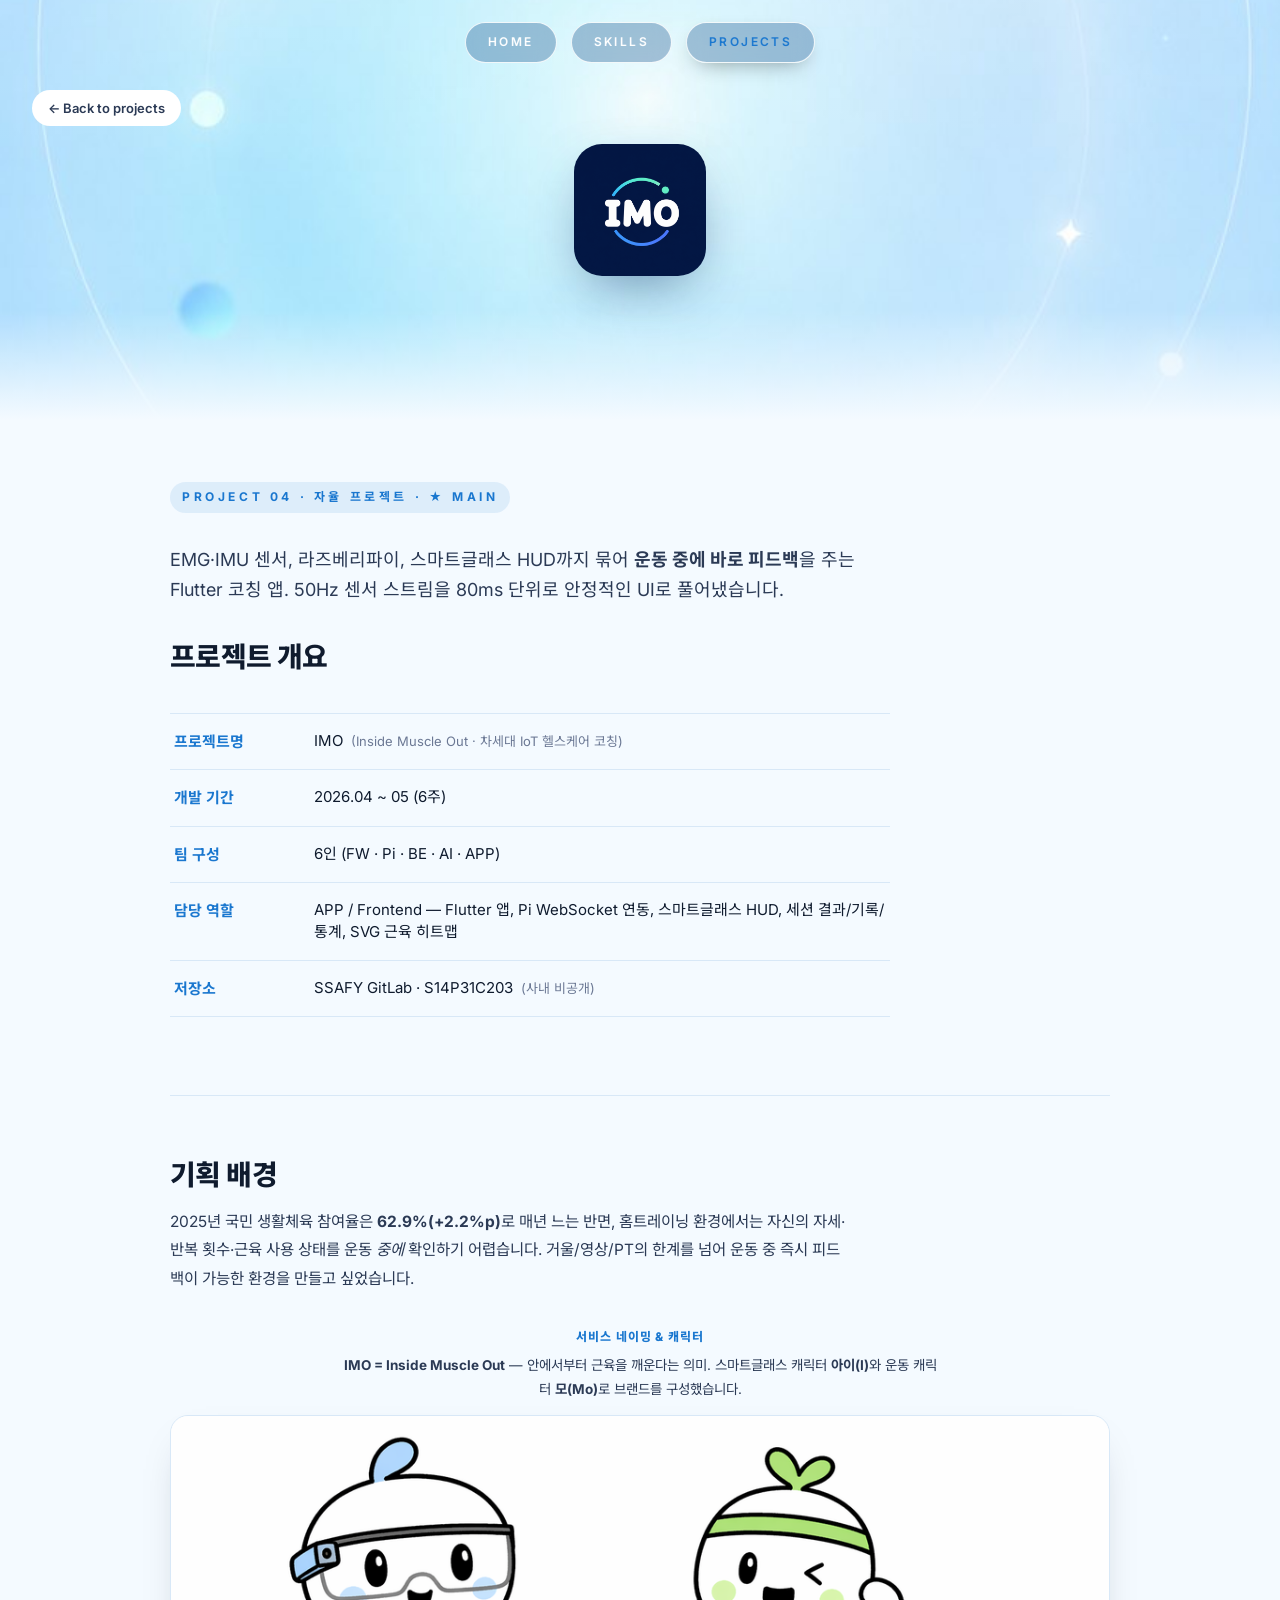
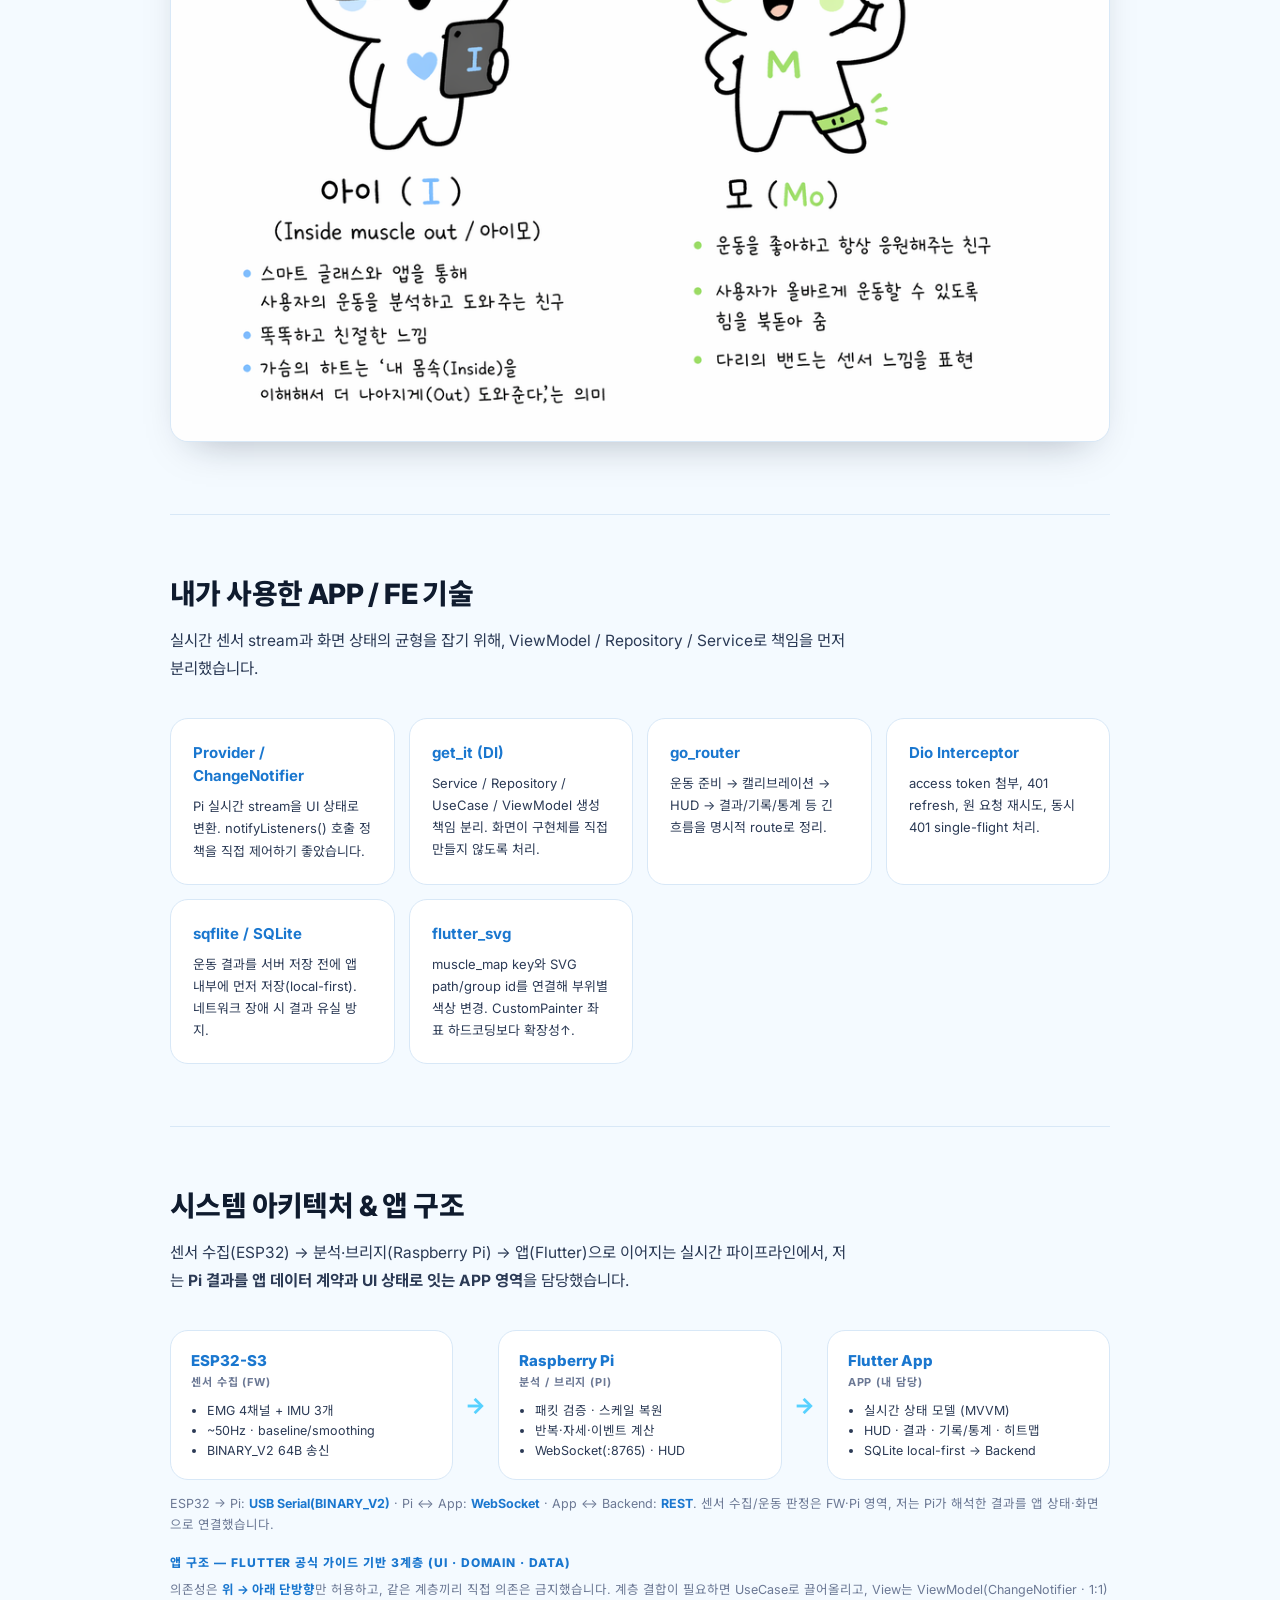
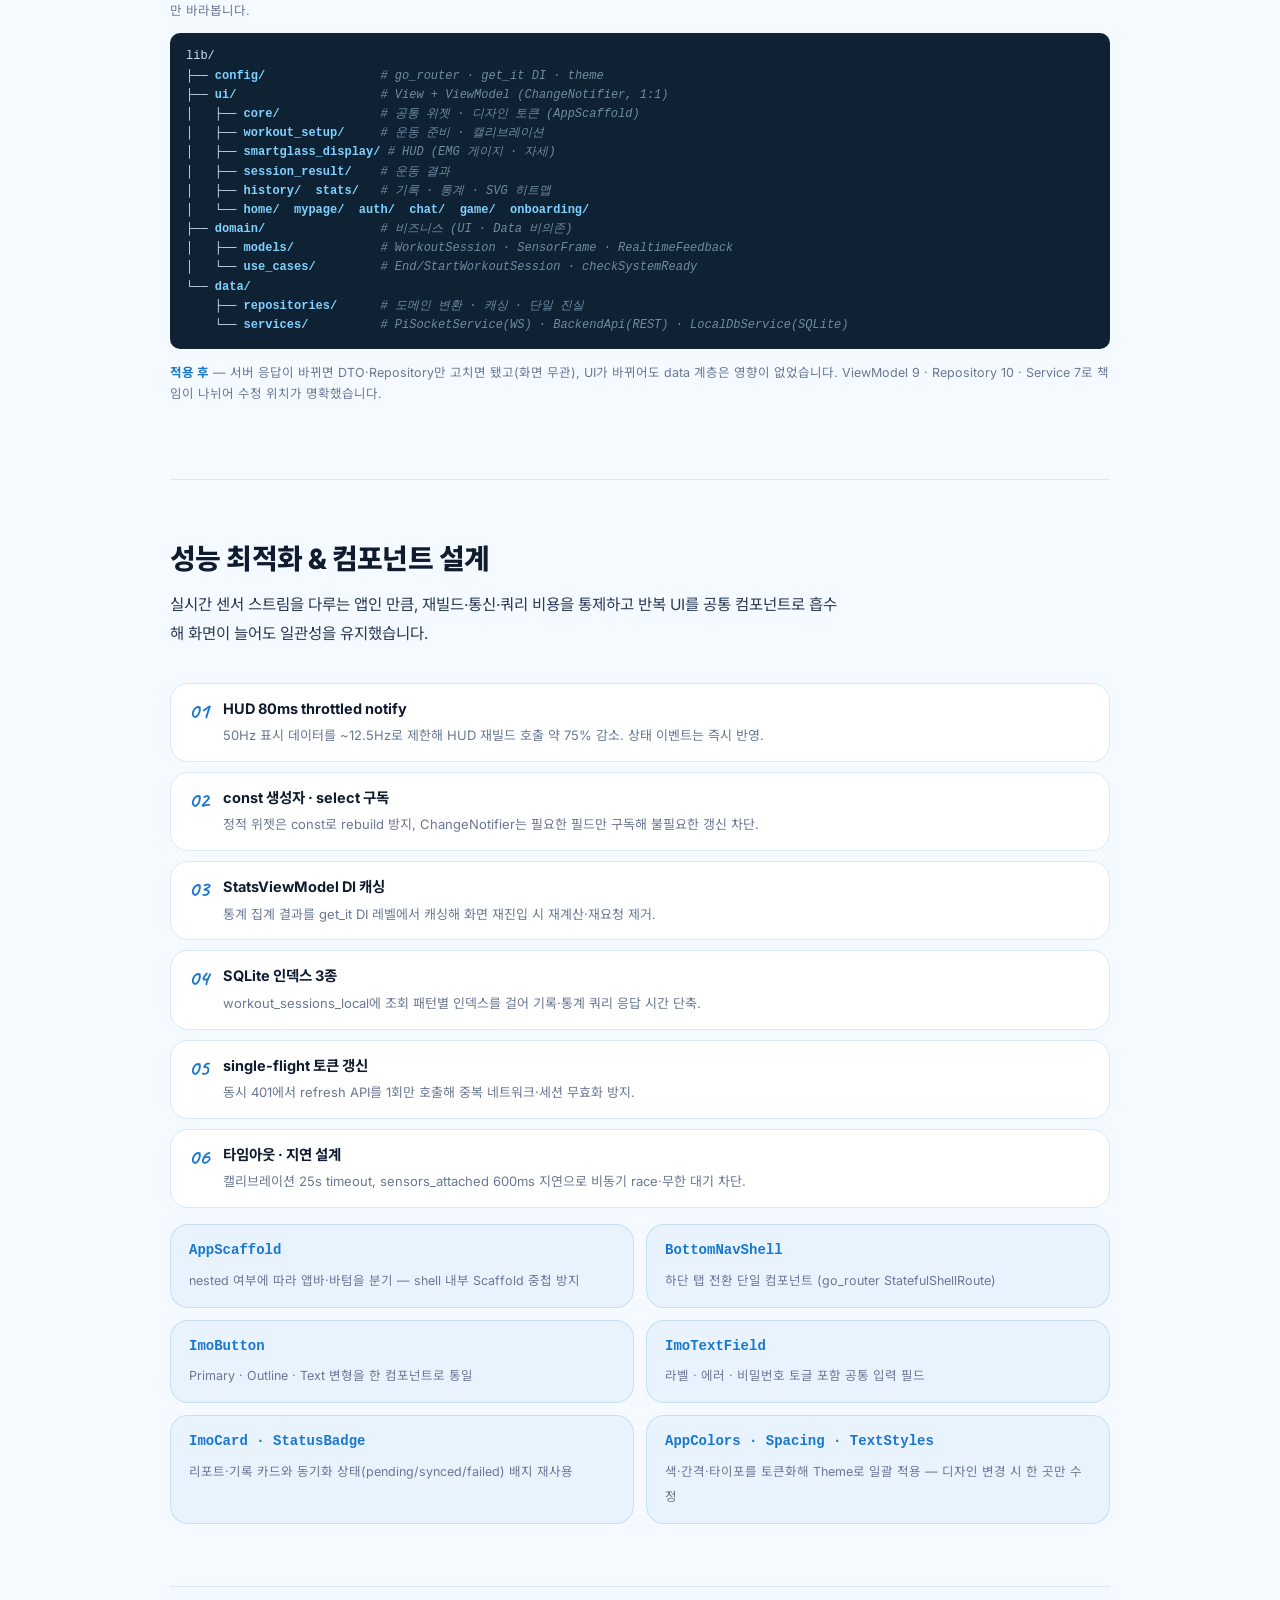
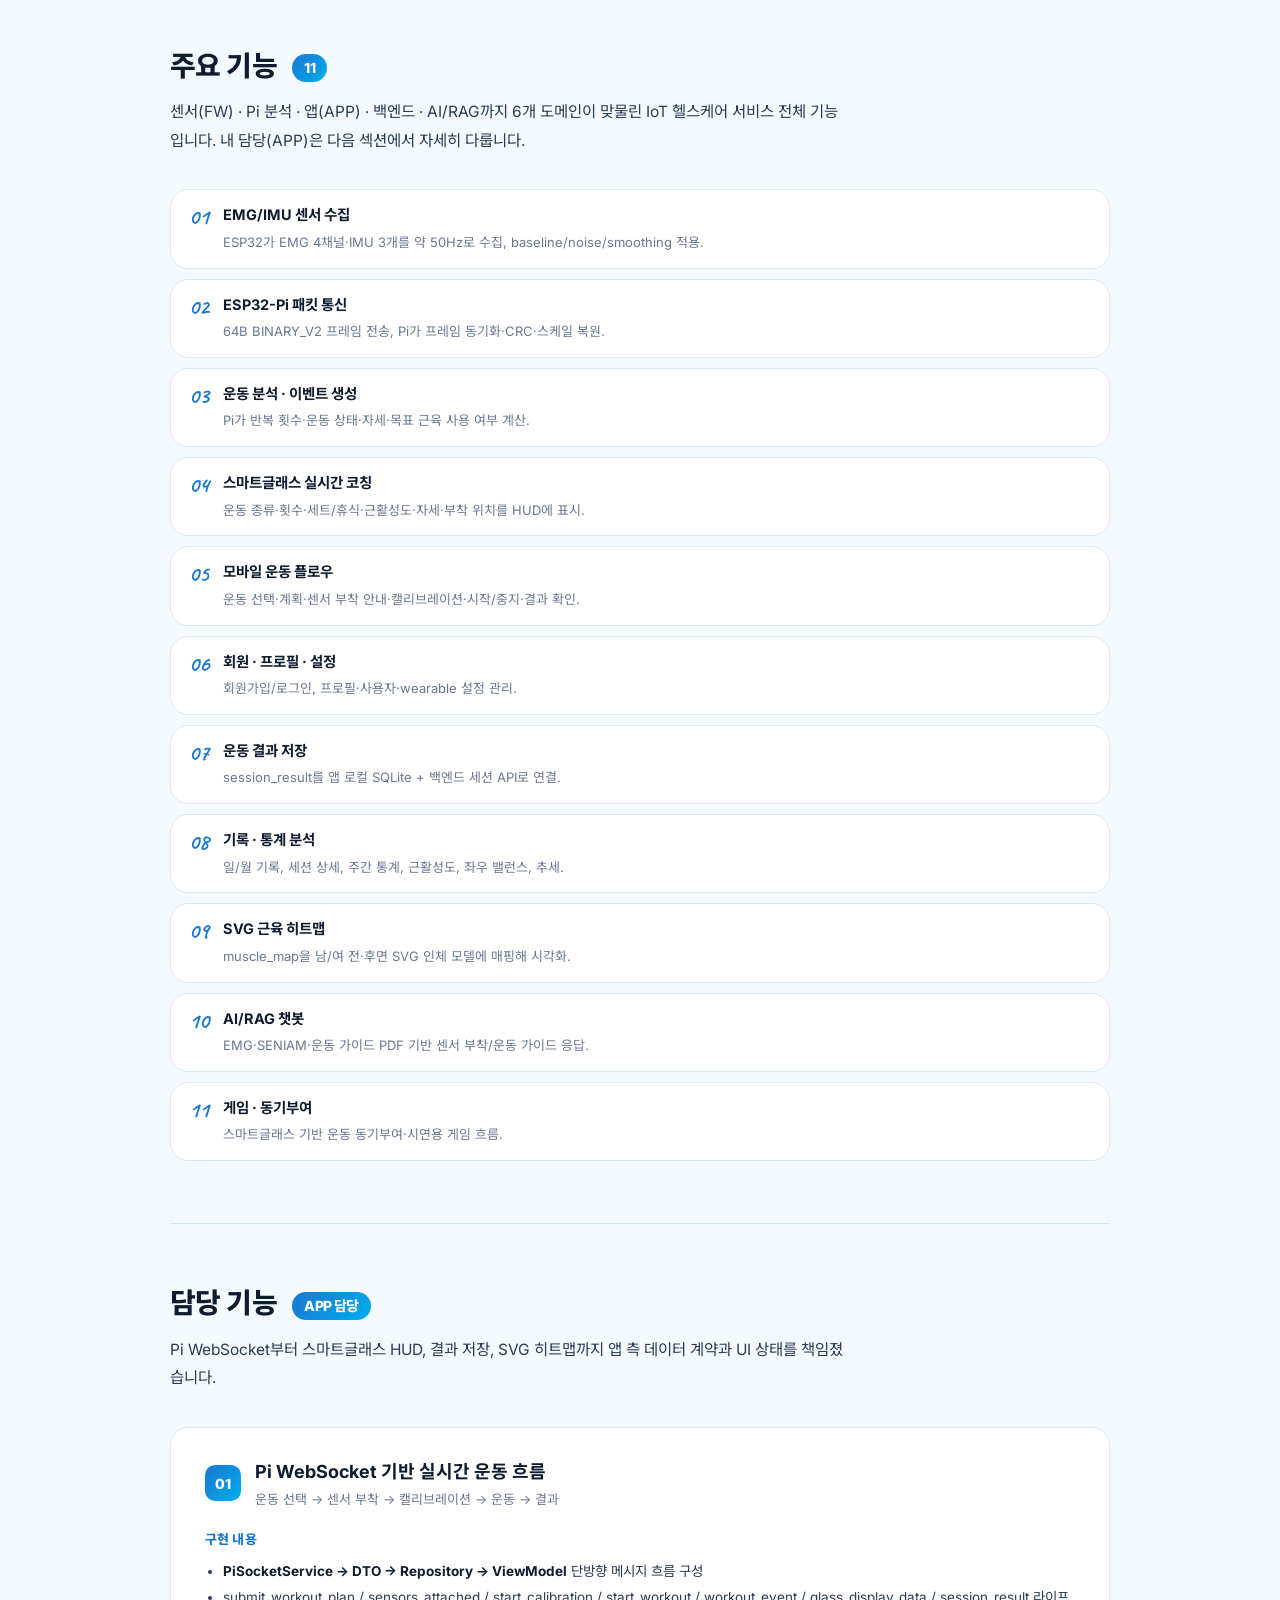
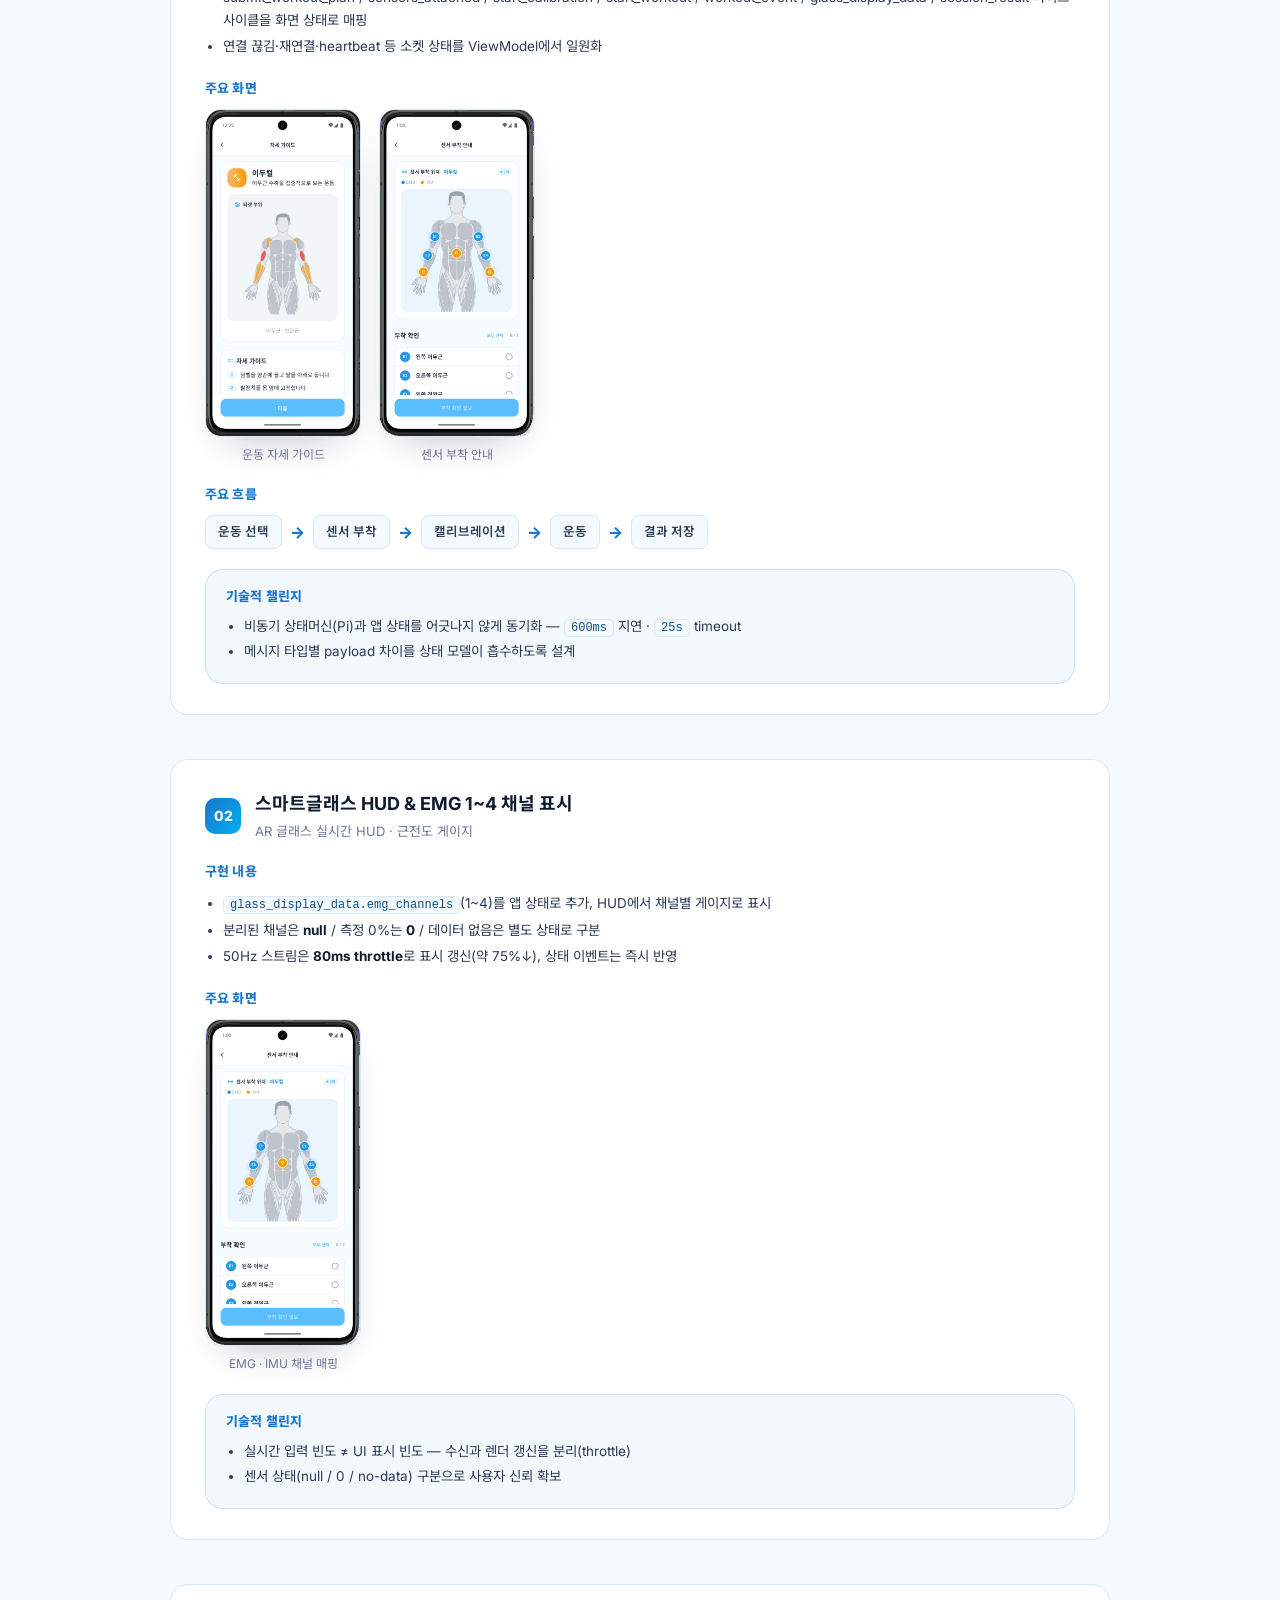
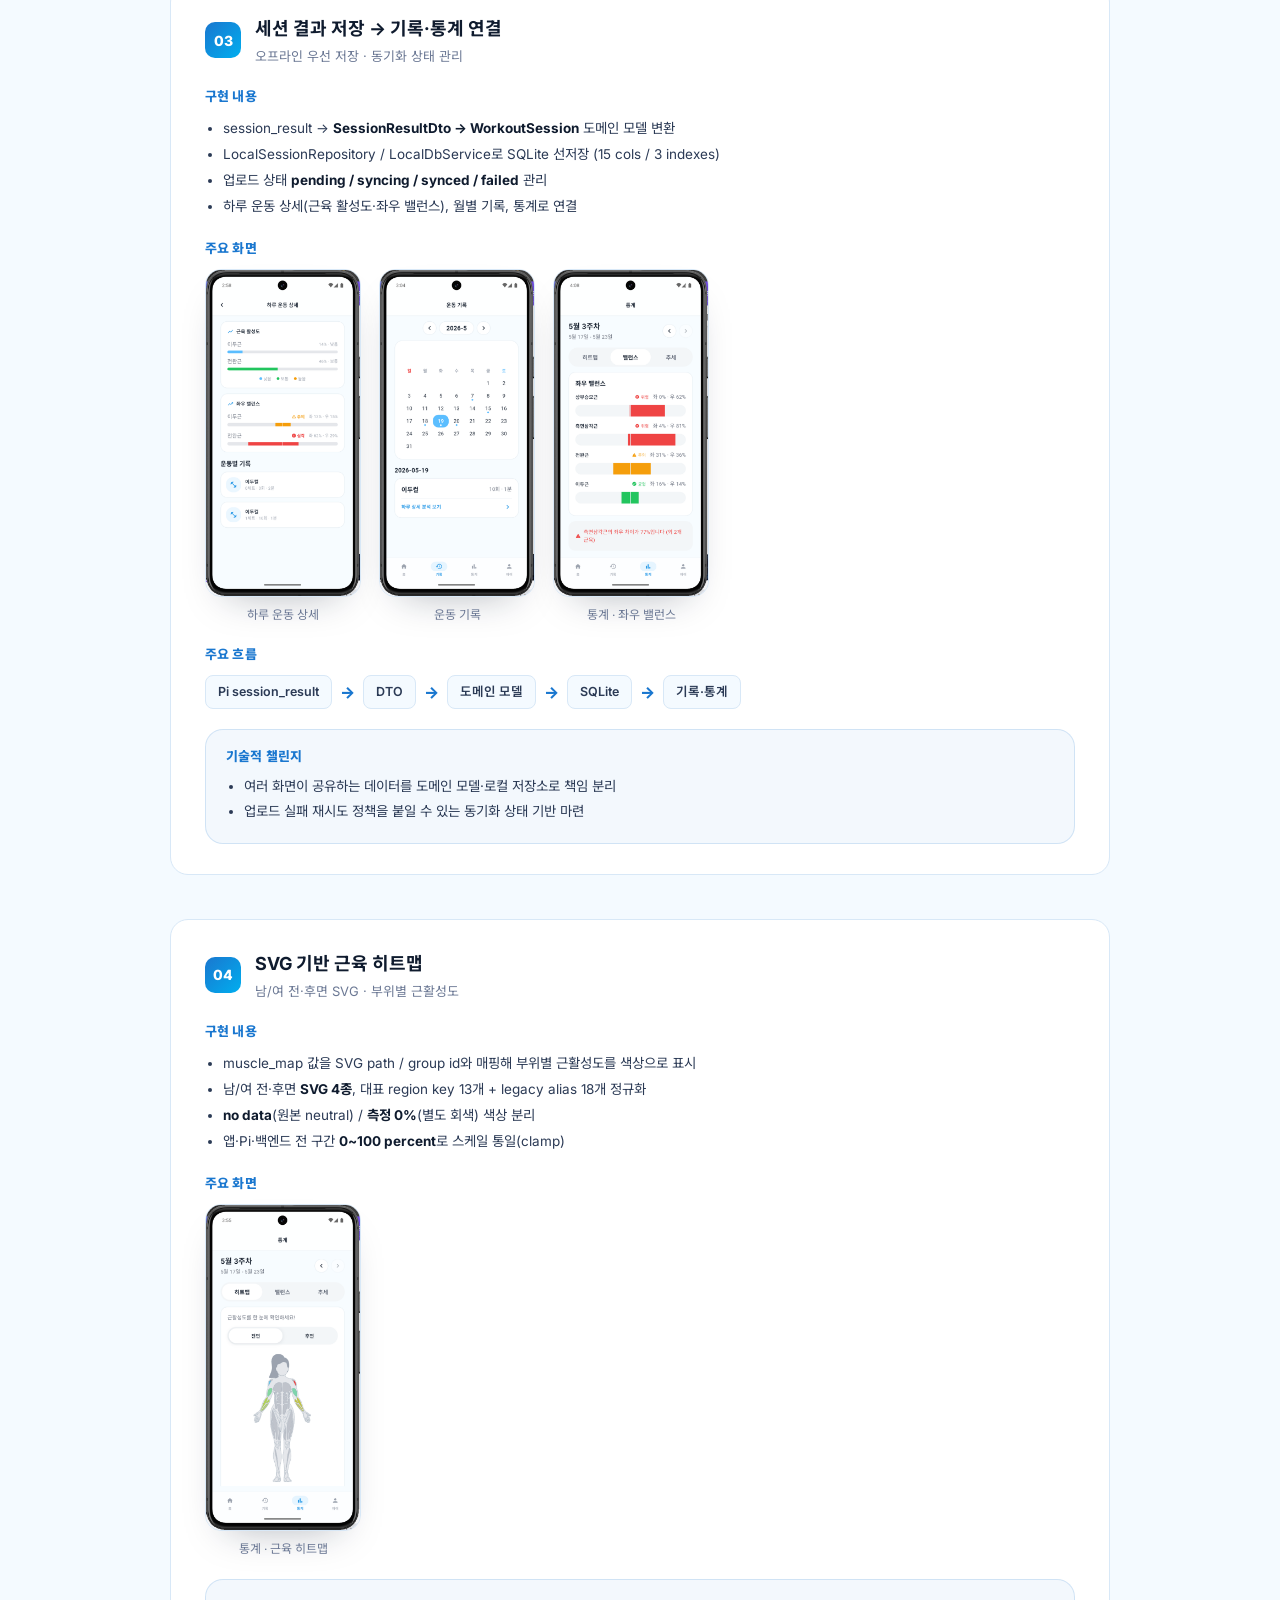
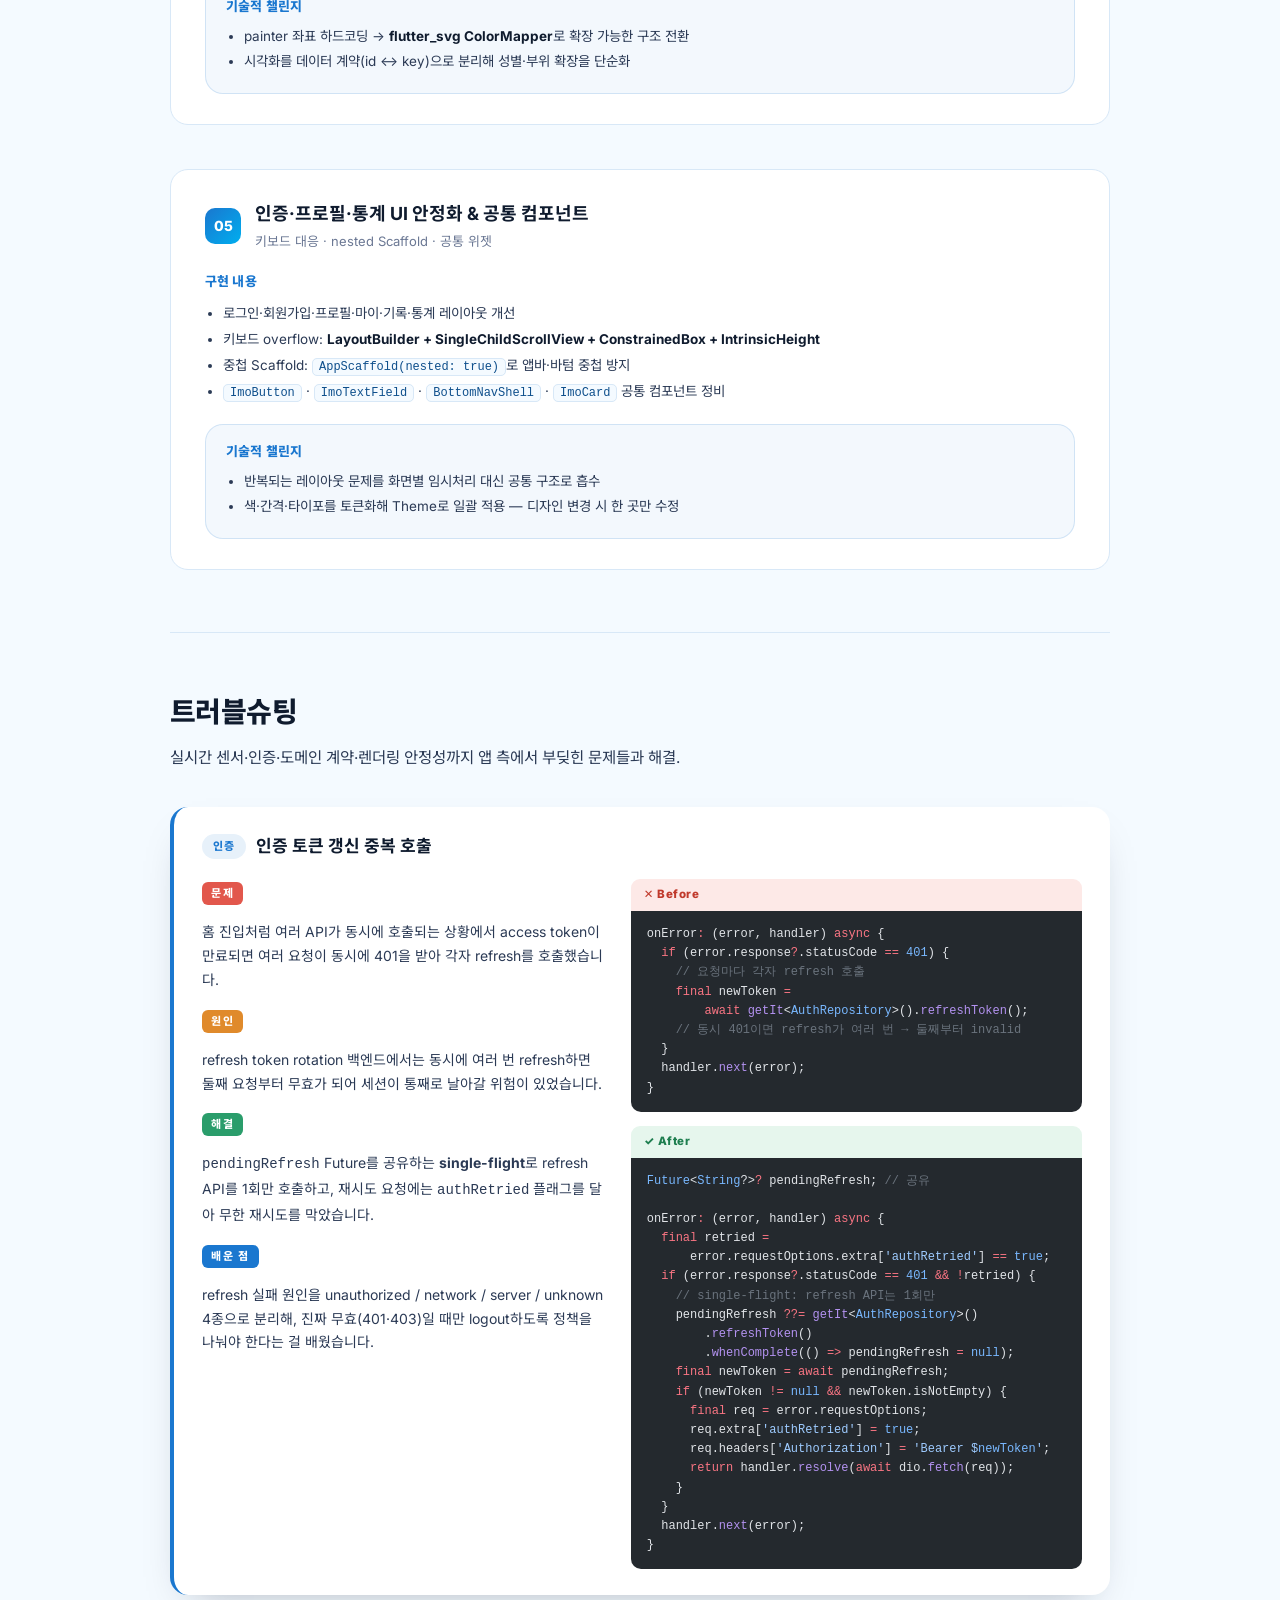
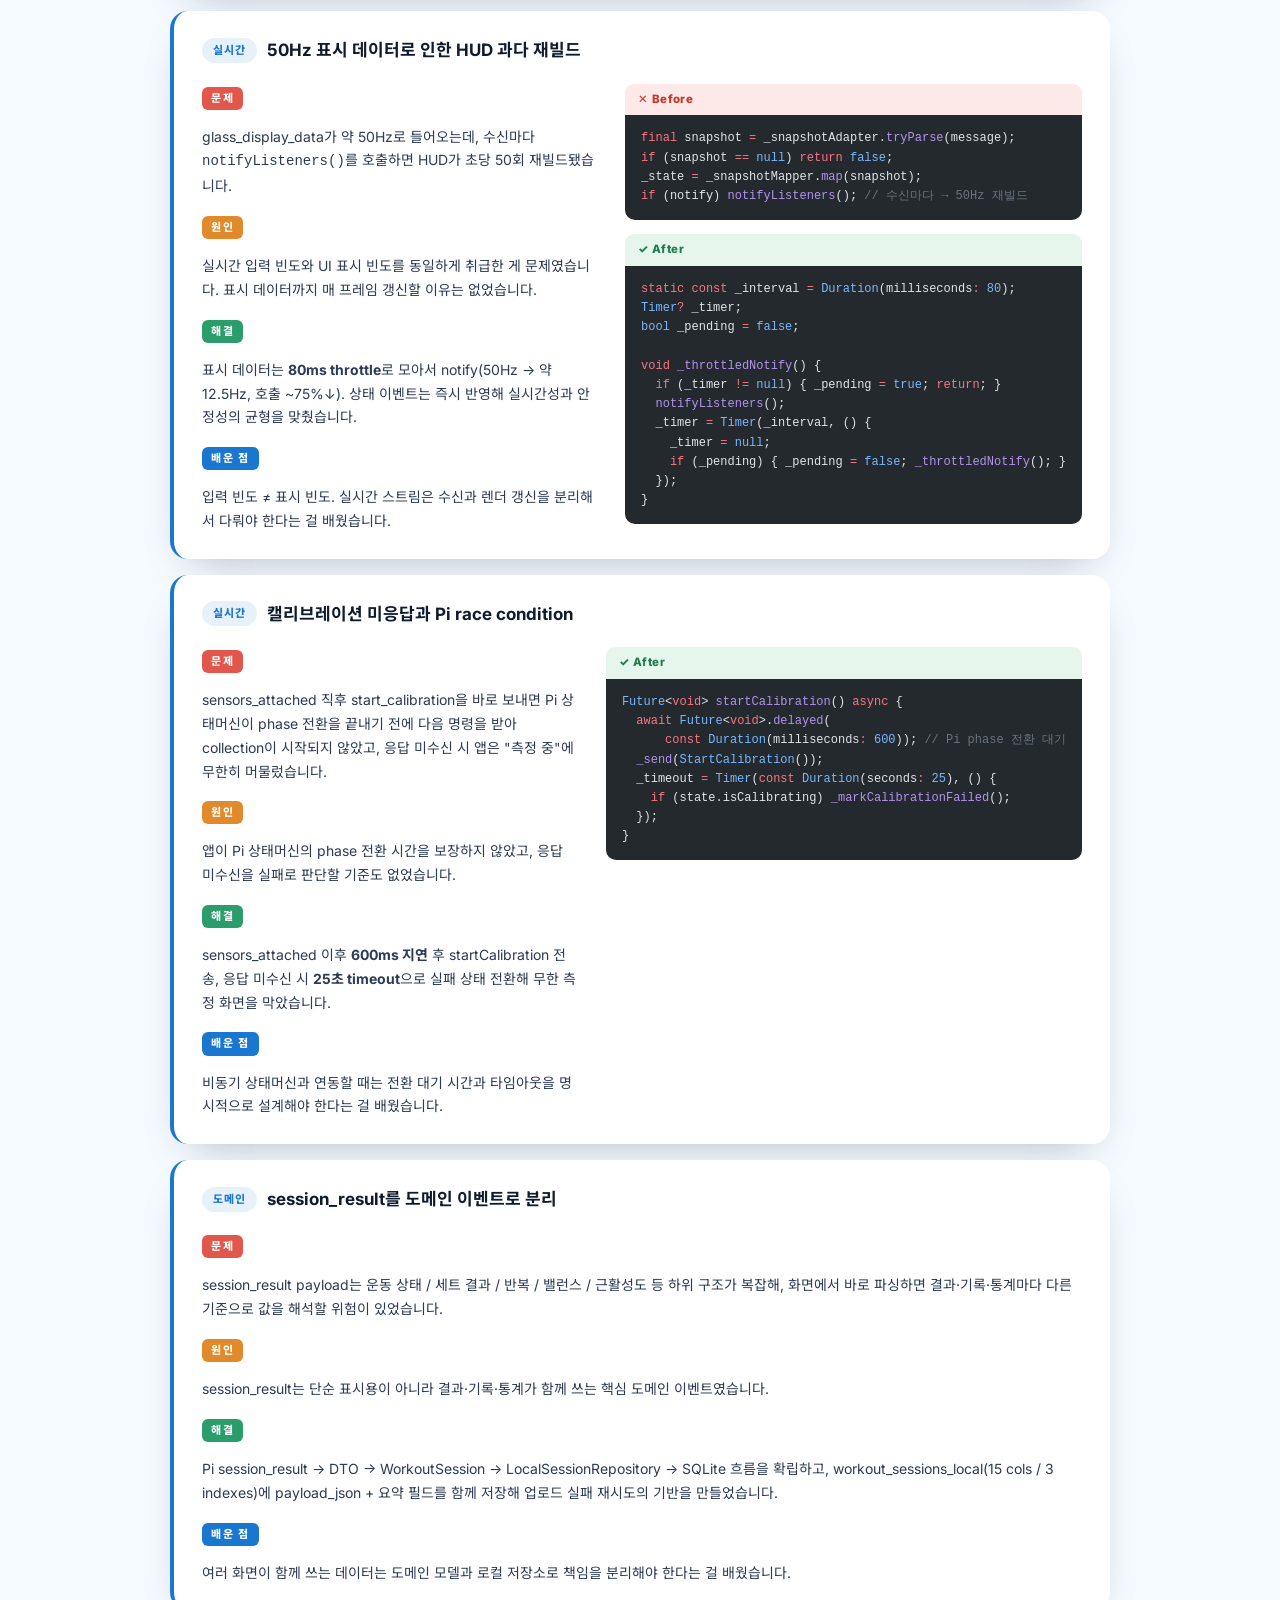
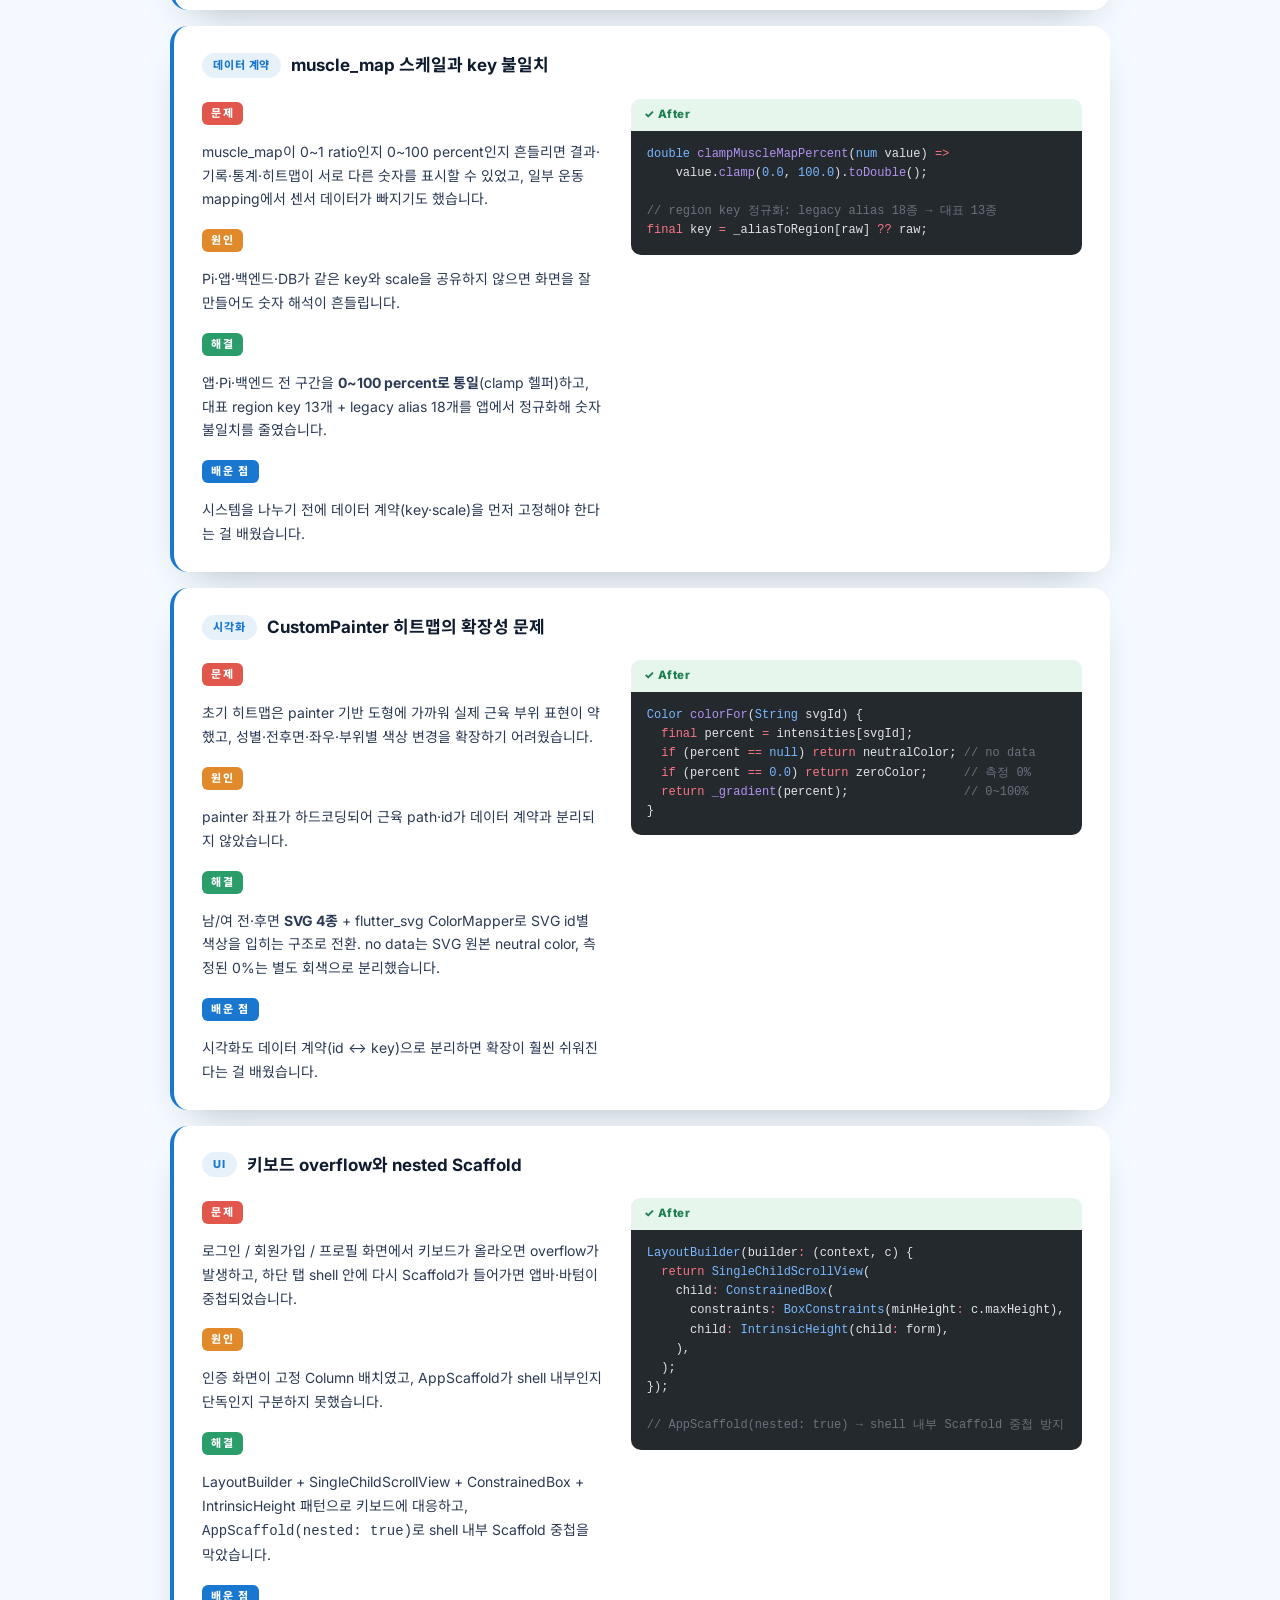
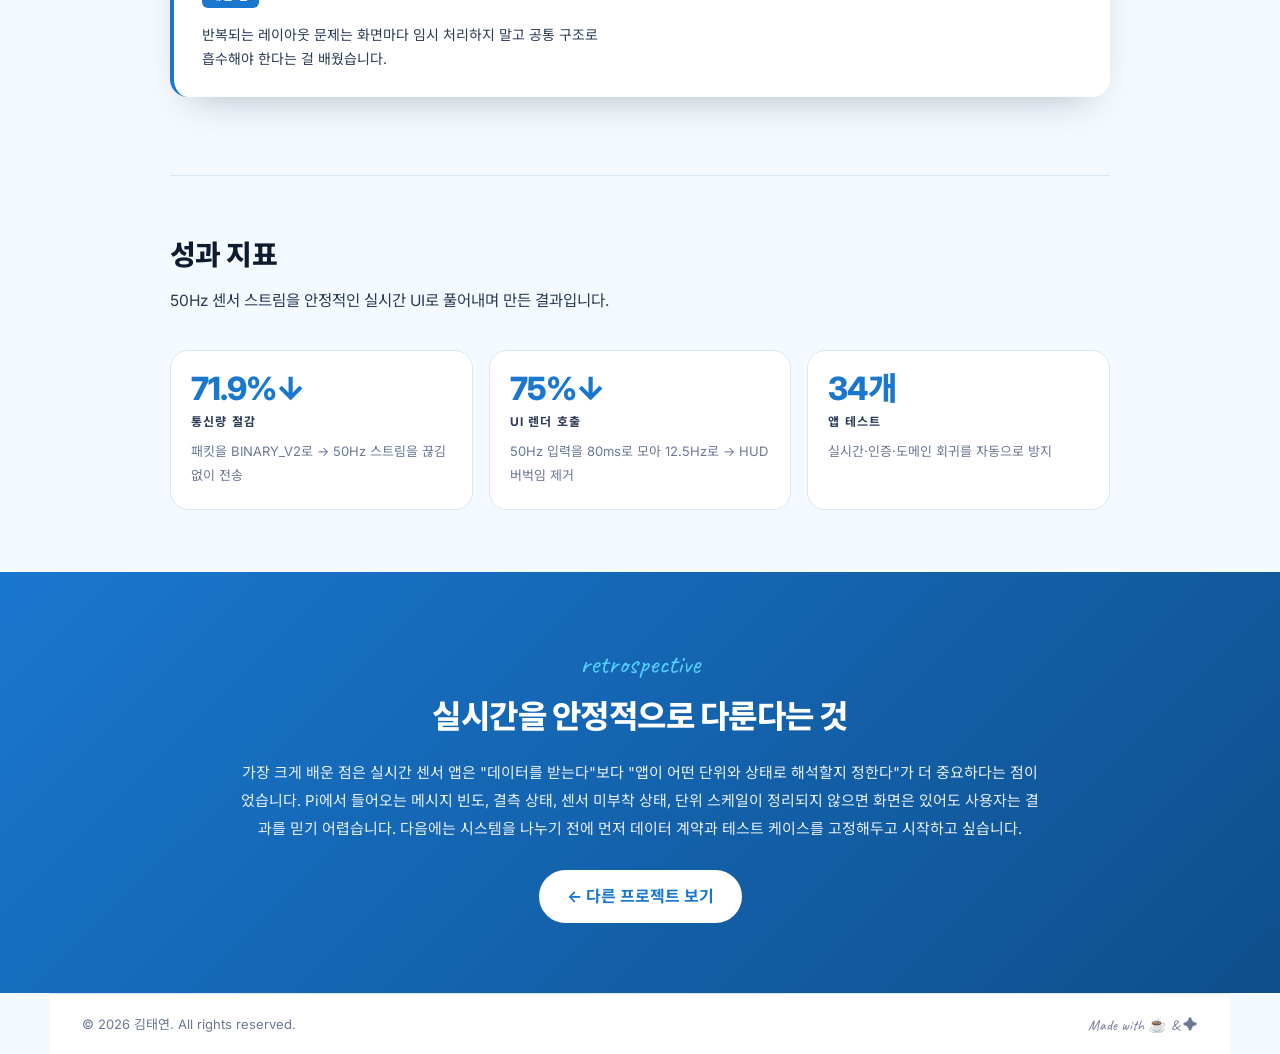
==== commit cbf473c1: "deploy: 성과 지표 결과형으로 정리 (IMO/MOVWA/SSARA) Co-Authored-By: Claude Opus 4.8 <noreply@anthropic.com>" ====
--- a/projects/imo/index.html
+++ b/projects/imo/index.html
@@ -1,4 +1,4 @@
-<!DOCTYPE html><html lang="ko"> <head><meta charset="UTF-8"><meta name="viewport" content="width=device-width, initial-scale=1.0"><title>IMO · 김태연 Portfolio</title><meta name="description" content="김태연 포트폴리오 - AI / Robotics Engineer"><link rel="preconnect" href="https://fonts.googleapis.com"><link rel="preconnect" href="https://fonts.gstatic.com" crossorigin><link href="https://fonts.googleapis.com/css2?family=Caveat:wght@500;700&family=Inter:wght@400;500;600;700;800;900&family=Noto+Sans+KR:wght@400;500;700;900&display=swap" rel="stylesheet"><link rel="stylesheet" href="/_astro/Footer.BxRNyEH-.css">
+<!DOCTYPE html><html lang="ko"> <head><meta charset="UTF-8"><meta name="viewport" content="width=device-width, initial-scale=1.0"><title>IMO · 김태연 Portfolio</title><meta name="description" content="김태연 포트폴리오 - AI / Robotics Engineer"><link rel="preconnect" href="https://fonts.googleapis.com"><link rel="preconnect" href="https://fonts.gstatic.com" crossorigin><link href="https://fonts.googleapis.com/css2?family=Caveat:wght@500;700&family=Inter:wght@400;500;600;700;800;900&family=Noto+Sans+KR:wght@400;500;700;900&display=swap" rel="stylesheet"><link rel="stylesheet" href="/_astro/Footer.BlRjhFfs.css">
 <link rel="stylesheet" href="/_astro/DetailLayout.DKQ0G_d5.css"></head> <body class="detail-body">  <nav class="capsule-nav-sticky show detail-nav"> <a href="/#introduce" class="cap-tab" data-section="introduce">HOME</a> <a href="/#skills" class="cap-tab" data-section="skills">SKILLS</a> <a href="/#projects" class="cap-tab active" data-section="projects">PROJECTS</a> </nav>   <header class="detail-hero imo-hero"> <a href="/#projects" class="back-link">← Back to projects</a> <img class="imo-hero-logo" src="/assets/imo/imo-logo.png" alt="IMO"> </header>  <section class="detail-section"> <div class="detail-section-inner"> <span class="detail-eyebrow">PROJECT 04 · 자율 프로젝트 · ★ MAIN</span> <p class="movwa-intro-tagline">
 EMG·IMU 센서, 라즈베리파이, 스마트글래스 HUD까지 묶어 <strong>운동 중에 바로 피드백</strong>을 주는
         Flutter 코칭 앱. 50Hz 센서 스트림을 80ms 단위로 안정적인 UI로 풀어냈습니다.
@@ -12,7 +12,7 @@
 </p> <figure class="shot shot-full" style="margin-top:0;"> <img src="/assets/imo/naming.png" alt="IMO 마스코트 아이(I) · 모(Mo) 네이밍" loading="lazy"> </figure> </div> </div> </section>  <section class="detail-section"> <div class="detail-section-inner"> <div class="detail-section-head"> <h2 class="detail-section-title">내가 사용한 APP / FE 기술</h2> <p class="detail-section-lead">
 실시간 센서 stream과 화면 상태의 균형을 잡기 위해,
           ViewModel / Repository / Service로 책임을 먼저 분리했습니다.
-</p> </div> <div class="stack-row"> <div class="stack-card"> <h4 class="stack-name">Provider / ChangeNotifier</h4> <p class="stack-reason">Pi 실시간 stream을 UI 상태로 변환. notifyListeners() 호출 정책을 직접 제어하기 좋았습니다.</p> </div> <div class="stack-card"> <h4 class="stack-name">get_it (DI)</h4> <p class="stack-reason">Service / Repository / UseCase / ViewModel 생성 책임 분리. 화면이 구현체를 직접 만들지 않도록 처리.</p> </div> <div class="stack-card"> <h4 class="stack-name">go_router</h4> <p class="stack-reason">운동 준비 → 캘리브레이션 → HUD → 결과/기록/통계 등 긴 흐름을 명시적 route로 정리.</p> </div> <div class="stack-card"> <h4 class="stack-name">Dio Interceptor</h4> <p class="stack-reason">access token 첨부, 401 refresh, 원 요청 재시도, 동시 401 single-flight 처리.</p> </div> <div class="stack-card"> <h4 class="stack-name">sqflite / SQLite</h4> <p class="stack-reason">운동 결과를 서버 저장 전에 앱 내부에 먼저 저장(local-first). 네트워크 장애 시 결과 유실 방지.</p> </div> <div class="stack-card"> <h4 class="stack-name">flutter_svg</h4> <p class="stack-reason">muscle_map key와 SVG path/group id를 연결해 부위별 색상 변경. CustomPainter 좌표 하드코딩보다 확장성↑.</p> </div> </div> <div class="stat-row" style="margin-top: 22px;"> <div class="stat-card"> <span class="stat-num">80ms</span> <span class="stat-label">UI THROTTLE</span> <span class="stat-desc">50Hz 입력 → 약 12.5Hz UI notify</span> </div> <div class="stat-card"> <span class="stat-num">75%↓</span> <span class="stat-label">NOTIFY</span> <span class="stat-desc">notifyListeners 호출 상한 감소</span> </div> <div class="stat-card"> <span class="stat-num">34</span> <span class="stat-label">TESTS</span> <span class="stat-desc">앱 테스트 케이스 (7개 파일)</span> </div> <div class="stat-card"> <span class="stat-num">13</span> <span class="stat-label">HEATMAP KEYS</span> <span class="stat-desc">대표 region 13 · SVG 4종 · alias 18</span> </div> </div> </div> </section>  <section class="detail-section"> <div class="detail-section-inner"> <div class="detail-section-head"> <h2 class="detail-section-title">시스템 아키텍처 & 앱 구조</h2> <p class="detail-section-lead">
+</p> </div> <div class="stack-row"> <div class="stack-card"> <h4 class="stack-name">Provider / ChangeNotifier</h4> <p class="stack-reason">Pi 실시간 stream을 UI 상태로 변환. notifyListeners() 호출 정책을 직접 제어하기 좋았습니다.</p> </div> <div class="stack-card"> <h4 class="stack-name">get_it (DI)</h4> <p class="stack-reason">Service / Repository / UseCase / ViewModel 생성 책임 분리. 화면이 구현체를 직접 만들지 않도록 처리.</p> </div> <div class="stack-card"> <h4 class="stack-name">go_router</h4> <p class="stack-reason">운동 준비 → 캘리브레이션 → HUD → 결과/기록/통계 등 긴 흐름을 명시적 route로 정리.</p> </div> <div class="stack-card"> <h4 class="stack-name">Dio Interceptor</h4> <p class="stack-reason">access token 첨부, 401 refresh, 원 요청 재시도, 동시 401 single-flight 처리.</p> </div> <div class="stack-card"> <h4 class="stack-name">sqflite / SQLite</h4> <p class="stack-reason">운동 결과를 서버 저장 전에 앱 내부에 먼저 저장(local-first). 네트워크 장애 시 결과 유실 방지.</p> </div> <div class="stack-card"> <h4 class="stack-name">flutter_svg</h4> <p class="stack-reason">muscle_map key와 SVG path/group id를 연결해 부위별 색상 변경. CustomPainter 좌표 하드코딩보다 확장성↑.</p> </div> </div> </div> </section>  <section class="detail-section"> <div class="detail-section-inner"> <div class="detail-section-head"> <h2 class="detail-section-title">시스템 아키텍처 & 앱 구조</h2> <p class="detail-section-lead">
 센서 수집(ESP32) → 분석·브리지(Raspberry Pi) → 앱(Flutter)으로 이어지는 실시간 파이프라인에서,
           저는 <strong>Pi 결과를 앱 데이터 계약과 UI 상태로 잇는 APP 영역</strong>을 담당했습니다.
 </p> </div> <div class="arch-flow"> <div class="arch-node"> <h5>ESP32-S3</h5> <span class="arch-role">센서 수집 (FW)</span> <ul> <li>EMG 4채널 + IMU 3개</li> <li>~50Hz · baseline/smoothing</li> <li>BINARY_V2 64B 송신</li> </ul> </div> <span class="arch-arrow">→</span> <div class="arch-node"> <h5>Raspberry Pi</h5> <span class="arch-role">분석 / 브리지 (Pi)</span> <ul> <li>패킷 검증 · 스케일 복원</li> <li>반복·자세·이벤트 계산</li> <li>WebSocket(:8765) · HUD</li> </ul> </div> <span class="arch-arrow">→</span> <div class="arch-node"> <h5>Flutter App</h5> <span class="arch-role">APP (내 담당)</span> <ul> <li>실시간 상태 모델 (MVVM)</li> <li>HUD · 결과 · 기록/통계 · 히트맵</li> <li>SQLite local-first → Backend</li> </ul> </div> </div> <p class="arch-caption">
@@ -116,8 +116,8 @@
 <span class="line"><span style="color:#E1E4E8">});</span></span>
 <span class="line"></span>
 <span class="line"><span style="color:#6A737D">// AppScaffold(nested: true) → shell 내부 Scaffold 중첩 방지</span></span></code></pre> </div> </div> </div> </div> </div> </section>  <section class="detail-section"> <div class="detail-section-inner"> <div class="detail-section-head"> <h2 class="detail-section-title">성과 지표</h2> <p class="detail-section-lead">
-운동 중 실시간 피드백을 위해 다룬 센서·통신 핵심 수치입니다.
-</p> </div> <div class="stat-row"> <div class="stat-card"> <span class="stat-num">4+3</span> <span class="stat-label">센서 구성</span> <span class="stat-desc">EMG 4채널 + IMU 3개</span> </div> <div class="stat-card"> <span class="stat-num">50Hz</span> <span class="stat-label">센서 샘플링</span> <span class="stat-desc">20ms 주기 ESP32 송신</span> </div> <div class="stat-card"> <span class="stat-num">64B</span> <span class="stat-label">패킷 크기</span> <span class="stat-desc">BINARY_V2 · JSON 대비 71.9%↓</span> </div> </div> </div> </section>  <section class="detail-outro"> <div class="outro-inner"> <span class="outro-eyebrow">retrospective</span> <h2 class="outro-title">실시간을 안정적으로 다룬다는 것</h2> <p class="outro-text">
+50Hz 센서 스트림을 안정적인 실시간 UI로 풀어내며 만든 결과입니다.
+</p> </div> <div class="stat-row"> <div class="stat-card"> <span class="stat-num">71.9%↓</span> <span class="stat-label">통신량 절감</span> <span class="stat-desc">패킷을 BINARY_V2로 → 50Hz 스트림을 끊김 없이 전송</span> </div> <div class="stat-card"> <span class="stat-num">75%↓</span> <span class="stat-label">UI 렌더 호출</span> <span class="stat-desc">50Hz 입력을 80ms로 모아 12.5Hz로 → HUD 버벅임 제거</span> </div> <div class="stat-card"> <span class="stat-num">34개</span> <span class="stat-label">앱 테스트</span> <span class="stat-desc">실시간·인증·도메인 회귀를 자동으로 방지</span> </div> </div> </div> </section>  <section class="detail-outro"> <div class="outro-inner"> <span class="outro-eyebrow">retrospective</span> <h2 class="outro-title">실시간을 안정적으로 다룬다는 것</h2> <p class="outro-text">
 가장 크게 배운 점은 실시간 센서 앱은 "데이터를 받는다"보다
         "앱이 어떤 단위와 상태로 해석할지 정한다"가 더 중요하다는 점이었습니다.
         Pi에서 들어오는 메시지 빈도, 결측 상태, 센서 미부착 상태, 단위 스케일이 정리되지 않으면
--- a/_astro/Footer.BlRjhFfs.css
+++ b/_astro/Footer.BlRjhFfs.css
@@ -0,0 +1 @@
+:root{--blue-primary: #1a77cf;--blue-accent: #00aeef;--blue-light: #56d1ff;--blue-soft: #eaf5ff;--blue-softer: #f4faff;--blue-deep: #0e4f8c;--blue-ink: #083a6b;--blue-sky: #d9f3ff;--blue-ice: #f7fcff;--mint-soft: #d8fff4;--sun-soft: #ffe690;--blue-cover: #1a77cf;--blue-cover-2: #1364b0;--ink: #0f1b2e;--ink-2: #2b3a55;--ink-mute: #6b7894;--line: #d8e8f7;--paper: #fffdf6;--radius-md: 18px;--radius-lg: 28px;--shadow-card: 0 18px 40px -22px rgba(15, 27, 46, .35);--shadow-pop: 0 22px 50px -24px rgba(26, 119, 207, .55);--font-sans: "Inter", "Noto Sans KR", system-ui, -apple-system, "Segoe UI", sans-serif;--font-hand: "Caveat", "Noto Sans KR", cursive}*{box-sizing:border-box}html{scroll-behavior:smooth;scroll-padding-top:96px}body{margin:0;font-family:var(--font-sans);color:var(--ink);background:radial-gradient(circle at 18% 16%,rgba(86,209,255,.34),transparent 28vw),radial-gradient(circle at 84% 30%,rgba(216,255,244,.42),transparent 30vw),linear-gradient(180deg,#0f65b6,#1b8fd6,#e7f8ff 72%,#fff);-webkit-font-smoothing:antialiased;line-height:1.55}body.splash-active{overflow:hidden}img{display:block;max-width:100%}a{color:inherit;text-decoration:none}button{font-family:inherit;cursor:pointer;border:none;background:none}.cover{position:relative;min-height:100vh;background:radial-gradient(ellipse at 50% 110%,#56d1ff94,#1a77cff5 56%,#0e4f8cfa);overflow:hidden;color:#fff;display:flex;flex-direction:column}body.splash-active .cover,body.splash-done .cover{position:fixed;inset:0;z-index:110}body.splash-active main,body.splash-active>.footer{opacity:0}body.splash-done .cover{min-height:0;height:0;overflow:visible;background:transparent;pointer-events:none}body.splash-done .cover:after,body.splash-done .cover-bg,body.splash-done .cover-top,body.splash-done .title-stack,body.splash-done .cover-bottom,body.splash-done .splash-cta{display:none}body.splash-done main,body.splash-done>.footer{animation:pageRiseIn .75s ease both}.cover:after{content:"";position:absolute;left:0;right:0;bottom:-1px;height:170px;z-index:1;pointer-events:none;background:linear-gradient(180deg,#0e4f8c00,#146fbec7 58%,#167ac5)}.cover-bg{position:absolute;inset:0;pointer-events:none;z-index:0}.cover-bg img{position:absolute}body.splash-active .bg-circles{animation:softAssetIn 1.2s ease .08s both}body.splash-active .bg-halftone{animation:softAssetIn 1.25s ease .28s both}body.splash-active .bg-stars-1{animation:starInA 1.1s cubic-bezier(.18,.92,.24,1) .72s both,floatY 6s ease-in-out 1.85s infinite}body.splash-active .bg-stars-2{animation:starInB 1.1s cubic-bezier(.18,.92,.24,1) .88s both,floatY 7s ease-in-out 2s infinite}body.splash-active .bg-plane-tr{animation:planeInTr 1.15s cubic-bezier(.18,.92,.24,1) .98s both,floatX 8s ease-in-out 2.15s infinite}body.splash-active .bg-plane-bl{animation:planeInBl 1.15s cubic-bezier(.18,.92,.24,1) 1.1s both,floatPlaneBl 9s ease-in-out 2.25s infinite}body.splash-exiting .cover-bg img,body.splash-exiting .pixel-arrow{animation:none;opacity:0;transition:opacity .65s ease,transform .85s cubic-bezier(.62,.02,.28,1),filter .75s ease;filter:blur(3px)}body.splash-exiting .bg-circles-tl{transform:translate3d(-12vw,-10vh,0) rotate(180deg) scale(.92)}body.splash-exiting .bg-circles-br{transform:translate3d(12vw,12vh,0) scale(.92)}body.splash-exiting .bg-halftone-center{transform:translate(-50%,-50%) scale(1.18)}body.splash-exiting .bg-halftone-tl{transform:translate3d(-5vw,-9vh,0) scale(1.08)}body.splash-exiting .bg-stars-1{transform:translate3d(-18vw,-10vh,0) rotate(-24deg) scale(.7)}body.splash-exiting .bg-stars-2{transform:translate3d(16vw,12vh,0) rotate(24deg) scale(.7)}body.splash-exiting .bg-plane-tr{transform:translate3d(22vw,-12vh,0) rotate(-28deg) scale(.78)}body.splash-exiting .bg-plane-bl{transform:translate3d(-22vw,14vh,0) rotate(20deg) scaleX(-1) scale(.78)}body.splash-exiting .pixel-arrow-left{transform:translate3d(-14vw,-50%,0)}body.splash-exiting .pixel-arrow-right{transform:translate3d(14vw,-50%,0)}.bg-circles{width:380px;opacity:.18;filter:brightness(2)}.bg-circles-tl{top:-100px;left:-120px;transform:rotate(180deg)}.bg-circles-br{bottom:-100px;right:-120px}.bg-halftone{--asset-opacity: .32;opacity:.32;mix-blend-mode:screen}.bg-halftone-center{--asset-opacity: .18;width:520px;top:40%;left:50%;transform:translate(-50%,-50%);opacity:.18}.bg-halftone-tl{--asset-opacity: .14;width:300px;top:-40px;left:24%;opacity:.14}.bg-stars{width:220px;opacity:.95}.bg-stars-1{top:22%;left:18%;animation:floatY 6s ease-in-out infinite}.bg-stars-2{bottom:12%;right:14%;animation:floatY 7s ease-in-out -2s infinite}.bg-plane{width:110px;filter:drop-shadow(0 8px 18px rgba(0,0,0,.25))}.bg-plane-tr{top:24%;right:16%;transform:rotate(-18deg);animation:floatX 8s ease-in-out infinite}.bg-plane-bl{bottom:22%;left:22%;transform:rotate(20deg) scaleX(-1);animation:floatPlaneBl 9s ease-in-out -3s infinite}@keyframes floatY{0%,to{transform:translateY(0)}50%{transform:translateY(-14px)}}@keyframes floatX{0%,to{transform:translate(0) rotate(-18deg)}50%{transform:translate(10px,-8px) rotate(-14deg)}}@keyframes floatPlaneBl{0%,to{transform:translate(0) rotate(20deg) scaleX(-1)}50%{transform:translate(-10px,8px) rotate(16deg) scaleX(-1)}}@keyframes arrowInLeft{0%{opacity:0;transform:translate3d(-160px,-50%,0) scale(.92);filter:blur(4px)}72%{opacity:.88;transform:translate3d(8px,-50%,0) scale(1.02);filter:blur(0)}to{opacity:.78;transform:translate3d(0,-50%,0) scale(1);filter:blur(0)}}@keyframes arrowInRight{0%{opacity:0;transform:translate3d(160px,-50%,0) scale(.92);filter:blur(4px)}72%{opacity:.88;transform:translate3d(-8px,-50%,0) scale(1.02);filter:blur(0)}to{opacity:.78;transform:translate3d(0,-50%,0) scale(1);filter:blur(0)}}.pixel-arrow{position:absolute;top:50%;transform:translateY(-50%);display:grid;gap:2px;opacity:.78}.pixel-arrow-left{left:clamp(12px,3vw,42px)}.pixel-arrow-right{right:clamp(12px,3vw,42px)}body.splash-active .pixel-arrow-left{animation:arrowInLeft 1.8s cubic-bezier(.18,.92,.24,1) .48s both}body.splash-active .pixel-arrow-right{animation:arrowInRight 1.8s cubic-bezier(.18,.92,.24,1) .48s both}.pa-row{display:grid;grid-template-columns:repeat(8,14px);gap:2px}.pa-row i{width:14px;height:14px;background:transparent}.pa-row i.on{background:#fff;box-shadow:0 0 6px #ffffff40}.pixel-arrow-left .pa-row:nth-child(1) i:nth-child(1){background:#fff}.pixel-arrow-left .pa-row:nth-child(1) i:nth-child(5){background:#fff}.pixel-arrow-left .pa-row:nth-child(2) i:nth-child(1),.pixel-arrow-left .pa-row:nth-child(2) i:nth-child(2),.pixel-arrow-left .pa-row:nth-child(2) i:nth-child(5),.pixel-arrow-left .pa-row:nth-child(2) i:nth-child(6){background:#fff}.pixel-arrow-left .pa-row:nth-child(3) i:nth-child(2),.pixel-arrow-left .pa-row:nth-child(3) i:nth-child(3),.pixel-arrow-left .pa-row:nth-child(3) i:nth-child(6),.pixel-arrow-left .pa-row:nth-child(3) i:nth-child(7){background:#fff}.pixel-arrow-left .pa-row:nth-child(4) i:nth-child(3),.pixel-arrow-left .pa-row:nth-child(4) i:nth-child(4),.pixel-arrow-left .pa-row:nth-child(4) i:nth-child(7),.pixel-arrow-left .pa-row:nth-child(4) i:nth-child(8){background:#fff}.pixel-arrow-left .pa-row:nth-child(5) i:nth-child(2),.pixel-arrow-left .pa-row:nth-child(5) i:nth-child(3),.pixel-arrow-left .pa-row:nth-child(5) i:nth-child(6),.pixel-arrow-left .pa-row:nth-child(5) i:nth-child(7){background:#fff}.pixel-arrow-left .pa-row:nth-child(6) i:nth-child(1),.pixel-arrow-left .pa-row:nth-child(6) i:nth-child(2),.pixel-arrow-left .pa-row:nth-child(6) i:nth-child(5),.pixel-arrow-left .pa-row:nth-child(6) i:nth-child(6){background:#fff}.pixel-arrow-left .pa-row:nth-child(7) i:nth-child(1),.pixel-arrow-left .pa-row:nth-child(7) i:nth-child(5){background:#fff}.pixel-arrow-right .pa-row:nth-child(1) i:nth-child(4),.pixel-arrow-right .pa-row:nth-child(1) i:nth-child(8){background:#fff}.pixel-arrow-right .pa-row:nth-child(2) i:nth-child(3),.pixel-arrow-right .pa-row:nth-child(2) i:nth-child(4),.pixel-arrow-right .pa-row:nth-child(2) i:nth-child(7),.pixel-arrow-right .pa-row:nth-child(2) i:nth-child(8){background:#fff}.pixel-arrow-right .pa-row:nth-child(3) i:nth-child(2),.pixel-arrow-right .pa-row:nth-child(3) i:nth-child(3),.pixel-arrow-right .pa-row:nth-child(3) i:nth-child(6),.pixel-arrow-right .pa-row:nth-child(3) i:nth-child(7){background:#fff}.pixel-arrow-right .pa-row:nth-child(4) i:nth-child(1),.pixel-arrow-right .pa-row:nth-child(4) i:nth-child(2),.pixel-arrow-right .pa-row:nth-child(4) i:nth-child(5),.pixel-arrow-right .pa-row:nth-child(4) i:nth-child(6){background:#fff}.pixel-arrow-right .pa-row:nth-child(5) i:nth-child(2),.pixel-arrow-right .pa-row:nth-child(5) i:nth-child(3),.pixel-arrow-right .pa-row:nth-child(5) i:nth-child(6),.pixel-arrow-right .pa-row:nth-child(5) i:nth-child(7){background:#fff}.pixel-arrow-right .pa-row:nth-child(6) i:nth-child(3),.pixel-arrow-right .pa-row:nth-child(6) i:nth-child(4),.pixel-arrow-right .pa-row:nth-child(6) i:nth-child(7),.pixel-arrow-right .pa-row:nth-child(6) i:nth-child(8){background:#fff}.pixel-arrow-right .pa-row:nth-child(7) i:nth-child(4),.pixel-arrow-right .pa-row:nth-child(7) i:nth-child(8){background:#fff}.cover-top{position:fixed;top:28px;left:50%;z-index:120;width:min(880px,calc(100vw - 48px));transform:translate(-50%);display:flex;flex-direction:column;align-items:center;justify-content:center;padding:0;gap:18px;pointer-events:none;transition:opacity .35s ease,transform .35s ease,color .35s ease}body.splash-active .cover-top{opacity:0;transform:translate(-50%) translateY(-10px);animation:mastheadIn .9s ease 2.25s both}.cover-top .capsule-nav,.cover-top .corner-label{pointer-events:auto}.corner-label{display:inline-flex;align-items:center;gap:10px;font-size:14px;letter-spacing:.18em;font-weight:600;color:#fff;white-space:nowrap}.corner-label.corner-left,.corner-label.corner-right{justify-content:center}.corner-plus{font-size:20px;font-weight:300;opacity:.95}.capsule-nav{display:inline-flex;align-items:center;gap:14px}.cap-tab{padding:10px 26px;border:1.5px solid rgba(255,255,255,.88);border-radius:999px;font-size:13px;letter-spacing:.2em;font-weight:600;color:#fff;transition:background-color .35s ease,color .35s ease,transform .25s ease,box-shadow .35s ease,border-color .35s ease;background:#4684cd2e;position:relative;white-space:nowrap;overflow:hidden;backdrop-filter:blur(6px);-webkit-backdrop-filter:blur(6px)}.cap-tab:after{content:"";position:absolute;inset:-1px auto -1px -42%;width:36%;background:linear-gradient(90deg,transparent,rgba(255,255,255,.5),transparent);transform:skew(-18deg);opacity:0}.cap-tab:hover{background:#ffffff29;transform:translateY(-1px)}.cap-tab:hover:after,.cap-tab.active:after{animation:tabShine 1.1s ease}.cap-tab.active{background:#fff;color:var(--blue-primary);box-shadow:0 8px 22px -10px #00000073}body[data-current-section=projects] .cover-top,body[data-current-section=contact] .cover-top,body[data-current-section=projects] .cover-top .corner-label,body[data-current-section=contact] .cover-top .corner-label{color:var(--blue-ink)}body[data-current-section=projects] .cover-top .cap-tab,body[data-current-section=contact] .cover-top .cap-tab{color:var(--blue-ink);border-color:#1a77cf73;background:#e5f7ff8f}body[data-current-section=projects] .cover-top .cap-tab:hover,body[data-current-section=contact] .cover-top .cap-tab:hover{background:#1a77cf1a}body[data-current-section=projects] .cover-top .cap-tab.active,body[data-current-section=contact] .cover-top .cap-tab.active{color:#fff;border-color:#1a77cfe6;background:#1a77cfeb}@keyframes tabShine{0%{opacity:0;transform:translate(0) skew(-18deg)}18%{opacity:1}to{opacity:0;transform:translate(420%) skew(-18deg)}}.title-stack{position:relative;z-index:2;flex:1;display:flex;flex-direction:column;align-items:center;justify-content:center;gap:0;padding:20px 8% 40px}.title-row{display:flex;align-items:flex-end;justify-content:center;gap:clamp(4px,.8vw,14px);filter:drop-shadow(0 14px 22px rgba(0,0,0,.28))}.title-row-top{animation:heroRise .9s cubic-bezier(.18,.92,.24,1) both}.title-row-bottom{margin-top:-2vw}.title-row-bottom{animation:heroRise .9s cubic-bezier(.18,.92,.24,1) .12s both}.ltr{--base-transform: rotate(0deg);--fly-x: 0px;--fly-y: 64px;--fly-r: -18deg;height:clamp(72px,13vw,150px);width:auto;transform:var(--base-transform);animation:letterSplashIn .9s cubic-bezier(.18,.92,.24,1) both;transition:transform .3s ease;will-change:transform,opacity,filter}.ltr:hover{transform:translateY(-8px) rotate(-2deg) scale(1.05)}.ltr-p{--base-transform: rotate(-6deg);--fly-x: -24vw;--fly-y: -16vh;--fly-r: -38deg;height:clamp(80px,14vw,160px);animation-delay:1.2s}.ltr-o1{--base-transform: rotate(2deg);--fly-x: -10vw;--fly-y: -22vh;--fly-r: 28deg;margin-bottom:-6px;animation-delay:1.3s}.ltr-r{--base-transform: rotate(4deg);--fly-x: 8vw;--fly-y: -20vh;--fly-r: -22deg;height:clamp(86px,15vw,168px);animation-delay:1.4s}.ltr-t{--base-transform: rotate(-3deg);--fly-x: 23vw;--fly-y: -13vh;--fly-r: 34deg;height:clamp(82px,14vw,158px);animation-delay:1.5s}.ltr-f{--base-transform: rotate(-2deg);--fly-x: -25vw;--fly-y: 15vh;--fly-r: 30deg;height:clamp(82px,14vw,160px);animation-delay:1.36s}.ltr-o2{--base-transform: rotate(3deg);--fly-x: -12vw;--fly-y: 22vh;--fly-r: -30deg;margin-bottom:-8px;animation-delay:1.48s}.ltr-l{--base-transform: rotate(-1deg);--fly-x: 4vw;--fly-y: 24vh;--fly-r: 42deg;height:clamp(80px,13vw,155px);animation-delay:1.58s}.ltr-i{--base-transform: rotate(-4deg);--fly-x: 14vw;--fly-y: 20vh;--fly-r: -34deg;height:clamp(78px,12vw,150px);margin-bottom:-4px;animation-delay:1.68s}.ltr-o3{--base-transform: rotate(2deg);--fly-x: 26vw;--fly-y: 13vh;--fly-r: 24deg;margin-bottom:-4px;animation-delay:1.78s}body.splash-exiting .ltr{animation:none;opacity:0;filter:blur(4px);transition:transform .9s cubic-bezier(.62,.02,.28,1),opacity .7s ease,filter .75s ease}body.splash-exiting .ltr-p{transform:translate3d(-24vw,-18vh,0) rotate(-34deg) scale(.78)}body.splash-exiting .ltr-o1{transform:translate3d(-10vw,-28vh,0) rotate(26deg) scale(.76)}body.splash-exiting .ltr-r{transform:translate3d(9vw,-25vh,0) rotate(-22deg) scale(.78)}body.splash-exiting .ltr-t{transform:translate3d(27vw,-17vh,0) rotate(32deg) scale(.78)}body.splash-exiting .ltr-f{transform:translate3d(-28vw,10vh,0) rotate(26deg) scale(.78)}body.splash-exiting .ltr-o2{transform:translate3d(-12vw,26vh,0) rotate(-26deg) scale(.76)}body.splash-exiting .ltr-l{transform:translate3d(3vw,31vh,0) rotate(36deg) scale(.76)}body.splash-exiting .ltr-i{transform:translate3d(15vw,25vh,0) rotate(-30deg) scale(.78)}body.splash-exiting .ltr-o3{transform:translate3d(29vw,11vh,0) rotate(24deg) scale(.78)}.cover-bottom{position:relative;z-index:2;display:flex;justify-content:space-between;align-items:center;padding:24px 48px 36px;will-change:transform,opacity}body.splash-active .cover-bottom{opacity:0;transform:translateY(12px);animation:bottomLabelIn .85s ease 2.15s both}.splash-cta{position:absolute;left:50%;bottom:132px;z-index:3;transform:translate(-50%);display:inline-flex;flex-direction:column;align-items:center;gap:2px;color:#fff;font-size:12px;font-weight:800;letter-spacing:.24em;line-height:1.35;text-align:center;opacity:0;animation:ctaIn .75s ease 2.65s both,ctaPulse 1.8s ease-in-out 3.4s infinite}.splash-cta:after{content:"";width:72px;height:1px;margin-top:12px;background:#ffffffb8}body.splash-exiting .splash-cta{opacity:0;transform:translate(-50%) translateY(22px);transition:opacity .35s ease,transform .45s ease;animation:none}@keyframes ctaIn{0%{opacity:0;transform:translate(-50%) translateY(18px)}to{opacity:.86;transform:translate(-50%) translateY(0)}}@keyframes ctaPulse{0%,to{opacity:.72;transform:translate(-50%) translateY(0)}50%{opacity:1;transform:translate(-50%) translateY(-4px)}}@keyframes mastheadIn{0%{opacity:0;transform:translate(-50%) translateY(-12px)}to{opacity:1;transform:translate(-50%) translateY(0)}}@keyframes bottomLabelIn{0%{opacity:0;transform:translateY(14px)}to{opacity:1;transform:translateY(0)}}@keyframes heroRise{0%{opacity:0;transform:translateY(34px) scale(.98)}to{opacity:1;transform:translateY(0) scale(1)}}@keyframes letterSplashIn{0%{opacity:0;filter:blur(8px);transform:translate3d(var(--fly-x),var(--fly-y),0) rotate(var(--fly-r)) scale(.72)}70%{opacity:1;filter:blur(0);transform:translate3d(0,-8px,0) var(--base-transform) scale(1.04)}to{opacity:1;filter:blur(0);transform:var(--base-transform)}}@keyframes softAssetIn{0%{opacity:0;filter:blur(8px)}to{opacity:var(--asset-opacity, .18);filter:blur(0)}}@keyframes starInA{0%{opacity:0;transform:translate3d(-12vw,-8vh,0) rotate(-18deg) scale(.7);filter:blur(5px)}to{opacity:.95;transform:translateY(0);filter:blur(0)}}@keyframes starInB{0%{opacity:0;transform:translate3d(14vw,8vh,0) rotate(18deg) scale(.7);filter:blur(5px)}to{opacity:.95;transform:translateY(0);filter:blur(0)}}@keyframes planeInTr{0%{opacity:0;transform:translate3d(18vw,-10vh,0) rotate(-34deg) scale(.72);filter:blur(5px)}to{opacity:1;transform:rotate(-18deg);filter:blur(0)}}@keyframes planeInBl{0%{opacity:0;transform:translate3d(-18vw,12vh,0) rotate(40deg) scale(.72);filter:blur(5px)}to{opacity:1;transform:rotate(20deg) scaleX(-1);filter:blur(0)}}@keyframes pageRiseIn{0%{opacity:0;transform:translateY(24px)}to{opacity:1;transform:translateY(0)}}.capsule-nav-sticky{position:fixed;top:22px;left:50%;transform:translate(-50%);z-index:100;display:inline-flex;align-items:center;gap:14px;padding:0;max-width:calc(100vw - 32px);background:transparent;border:none;box-shadow:none;transition:opacity .35s ease}.capsule-nav-sticky.show{transform:translate(-50%)}.capsule-nav-sticky .cap-tab{padding:10px 22px;font-size:12px;border-width:1.5px;background:#0d498652;backdrop-filter:blur(10px);-webkit-backdrop-filter:blur(10px)}body.splash-active .capsule-nav-sticky,body.splash-exiting .capsule-nav-sticky{display:none}body[data-current-section=projects] .capsule-nav-sticky .cap-tab,body[data-current-section=contact] .capsule-nav-sticky .cap-tab{color:var(--blue-ink);border-color:#1a77cf8c;background:#ffffffc7}body[data-current-section=projects] .capsule-nav-sticky .cap-tab:hover,body[data-current-section=contact] .capsule-nav-sticky .cap-tab:hover{background:#fffffff2}body[data-current-section=projects] .capsule-nav-sticky .cap-tab.active,body[data-current-section=contact] .capsule-nav-sticky .cap-tab.active{background:var(--blue-primary);color:#fff;border-color:var(--blue-primary)}.section-inner{max-width:1180px;margin:0 auto;padding:0 32px}main>section{isolation:isolate;scroll-margin-top:0}.section-head{text-align:center;margin-bottom:56px}.section-head-light{color:#fff}.section-eyebrow{display:inline-block;font-size:13px;letter-spacing:.3em;color:var(--blue-primary);font-weight:700;margin-bottom:16px;background:#1a77cf1a;padding:6px 14px;border-radius:999px}.section-head-light .section-eyebrow{color:#fff;background:#ffffff2e}.section-title{font-size:clamp(38px,5vw,56px);font-weight:800;letter-spacing:-1.5px;margin:0 0 18px;line-height:1.15}.section-title .hilite{background:linear-gradient(transparent 60%,var(--blue-light) 60%);padding:0 4px}.dot-end{color:var(--blue-accent);display:inline-block}.section-lead{font-size:16px;color:var(--ink-2);margin:0 auto;max-width:620px;line-height:1.75}.section-head-light .section-lead{color:#ffffffd9}.sec-deco{position:absolute;inset:0;pointer-events:none;overflow:hidden;z-index:0}.sec-deco img{position:absolute}.deco-dotcircle{opacity:.18;mix-blend-mode:screen}.deco-dotcircle-1{width:600px;top:-120px;right:-120px;opacity:.2}.deco-dotcircle-2{width:280px;bottom:-60px;left:-40px;opacity:.18}.deco-dotcircle-tl{width:320px;top:-80px;left:-60px;opacity:.18}.deco-dotcircle-br{width:380px;bottom:-100px;right:-80px;opacity:.22}.deco-star{width:180px;opacity:.55}.deco-star-l{top:8%;left:6%;animation:floatY 7s ease-in-out infinite}.deco-star-r{bottom:14%;right:10%;animation:floatY 8s ease-in-out -3s infinite}.deco-star-tl{top:14%;left:8%;opacity:.5;animation:floatY 7s ease-in-out infinite}.deco-star-br{bottom:18%;right:8%;opacity:.45;animation:floatY 8s ease-in-out -3s infinite}.deco-dice{width:110px;top:22%;left:7%;transform:rotate(-12deg);filter:drop-shadow(0 18px 24px rgba(0,0,0,.35));animation:floatX 9s ease-in-out infinite}.deco-cursor{width:95px;bottom:18%;right:12%;transform:rotate(8deg);filter:drop-shadow(0 14px 22px rgba(0,0,0,.35));animation:floatX 10s ease-in-out -2s infinite}.big-title{display:flex;flex-direction:column;gap:0;margin:0 0 24px;font-weight:900;letter-spacing:-2px;line-height:.9;color:#fff;transform:rotate(-2deg)}.big-title-1,.big-title-2{display:block;font-size:clamp(54px,8.5vw,130px)}.big-title-2{-webkit-text-stroke:2px #fff;color:transparent;text-stroke:2px #fff}.big-title-dark{color:var(--ink)}.big-title-dark .big-title-2{-webkit-text-stroke-color:var(--blue-primary)}.section-title-block{gap:6px;align-items:flex-start;text-align:left;letter-spacing:0;line-height:.9;transform:none}.section-title-block .section-kicker{display:block;margin:0 0 8px 2px;color:var(--blue-light);font-size:12px;font-weight:900;letter-spacing:.22em;line-height:1}.section-title-block .big-title-1,.section-title-block .big-title-2{font-size:clamp(44px,6.8vw,92px);letter-spacing:0;line-height:.88;white-space:nowrap}.section-title-block .big-title-1{color:#fff}.big-title-dark.section-title-block .section-kicker{color:var(--blue-primary)}.big-title-dark.section-title-block .big-title-1{color:var(--ink)}.proj-head-left .big-title.section-title-block{transform:none}.big-sub{font-size:clamp(20px,2.6vw,32px);font-weight:700;color:#fff;margin:0 0 24px}.handwrite{font-family:var(--font-hand);color:var(--blue-light);font-size:1.4em;font-weight:700;letter-spacing:0}.handwrite-lg{font-family:var(--font-hand);color:var(--blue-primary);font-size:clamp(72px,10vw,150px);font-weight:700;display:inline-block;margin-left:16px;transform:rotate(-4deg);line-height:.9;letter-spacing:-2px}.introduce{position:relative;padding:84px 0 105px;background:linear-gradient(180deg,#167ac5,#137bc7fa 42%,#116fb7),radial-gradient(ellipse at 80% 4%,rgba(216,255,244,.26),transparent 46%);color:#fff;overflow:hidden}.introduce:before,.skills:before,.projects:before,.contact-bar:before{content:"";position:absolute;left:0;right:0;top:-1px;height:150px;z-index:0;pointer-events:none}.introduce:before{background:linear-gradient(180deg,#167ac5,#167ac500)}.intro-stage{position:relative;z-index:1;display:grid;grid-template-columns:1fr 1.05fr;gap:60px;align-items:center;margin-bottom:80px}.intro-left{position:relative}.profile-card-wrap{position:relative;display:inline-block;margin-top:24px}.profile-card{width:198px;border-radius:14px;overflow:hidden;box-shadow:0 24px 60px -10px #00000059,0 4px 16px #0000001f;background:#fff;transform:rotate(-1.5deg);transition:transform .3s ease,box-shadow .3s ease}.profile-card:hover{transform:rotate(0) scale(1.02);box-shadow:0 32px 72px -10px #0006,0 6px 20px #00000026}.pf-photo{width:100%;height:352px;object-fit:cover;object-position:center top;display:block}.pf-card-tag{padding:10px 14px 12px;background:#fff;display:flex;flex-direction:column;gap:2px}.pf-card-name{font-size:11px;font-weight:800;letter-spacing:.12em;color:var(--ink)}.pf-card-role{font-size:10px;color:var(--ink-mute);letter-spacing:.04em}.pf-deco{position:absolute;font-weight:700;color:var(--blue-primary);opacity:.5;pointer-events:none}.pf-deco-1{font-size:22px;top:-12px;right:-18px}.pf-deco-2{font-size:28px;bottom:20px;left:-22px;opacity:.3}.pf-pixel{position:absolute;background:#fff;width:22px;height:22px;border-radius:3px}.pf-pixel-1{top:-10px;left:38%}.pf-pixel-2{top:20%;left:-18px;width:26px;height:26px}.pf-pixel-3{bottom:14%;left:-10px;width:16px;height:16px}.pf-pixel-4{top:24%;right:-16px;width:18px;height:18px}.pf-pixel-5{bottom:-10px;right:30%;width:24px;height:24px}.intro-right{position:relative}.pp-headline{font-size:clamp(38px,5.2vw,64px);font-weight:800;letter-spacing:-1.5px;line-height:1;margin:0 0 18px;color:#fff}.pp-headline span{display:block}.pp-h-2{display:flex!important;align-items:center;gap:14px;margin-top:6px}.pp-arrow{font-size:.7em;font-weight:900;color:var(--blue-light);display:inline-block}.pp-divider{width:80px;height:3px;background:#fff;border-radius:4px;margin:18px 0 20px;opacity:.85}.pp-greet{font-size:22px;font-weight:600;margin:0 0 8px;color:#fff}.pp-greet .handwrite{color:var(--blue-light);font-size:1.7em;margin-left:6px}.pp-desc{font-size:15px;line-height:1.85;color:#ffffffe6;margin:0 0 24px;max-width:480px}.pp-desc.light{color:#ffffffd9}.pp-meta{list-style:none;padding:0;margin:0;display:flex;flex-direction:column;gap:6px}.pp-meta li{font-size:14px;font-weight:500;color:#ffffffeb}.pp-meta span{display:inline-block;width:92px;font-size:11px;letter-spacing:.18em;font-weight:700;color:var(--blue-light)}.introduce .handwrite,.introduce .pp-greet .handwrite,.introduce .pp-arrow,.introduce .pp-meta span{color:#fff}.intro-grid{display:grid;grid-template-columns:repeat(4,1fr);gap:18px;position:relative;z-index:1}.intro-card{position:relative;background:#fffffff2;border-radius:var(--radius-md);padding:26px 22px;transition:.25s ease;color:var(--ink)}.intro-card:hover{transform:translateY(-6px) rotate(-1deg);box-shadow:0 22px 50px -22px #00000080}.card-tag{display:inline-block;font-size:10px;font-weight:800;letter-spacing:.2em;padding:4px 10px;border-radius:999px;background:var(--blue-soft);color:var(--blue-primary);margin-bottom:14px}.card-emoji{font-size:32px;margin-bottom:10px}.intro-card h4{font-size:16px;margin:0 0 8px;font-weight:800}.intro-card p{font-size:13.5px;color:var(--ink-2);margin:0;line-height:1.7}.skills{padding:84px 0 120px;background:linear-gradient(180deg,#116fb7,#1f92cf 58%,#82def6fa),radial-gradient(ellipse at 0% 100%,rgba(255,230,144,.22),transparent 45%);position:relative;overflow:hidden;color:#fff}.skills:before{background:linear-gradient(180deg,#116fb7,#116fb700)}.skills-grid{position:relative;z-index:1;display:grid;grid-template-columns:1fr 1.1fr;gap:56px;align-items:start}.skills-left{padding-top:10px}.skills-right{padding-top:30px}.skills-tabs{display:flex;gap:8px;margin-bottom:28px;flex-wrap:wrap}.skill-tab{padding:10px 18px;border-radius:999px;font-size:12px;letter-spacing:.18em;font-weight:700;color:#fff;background:transparent;border:1.5px solid rgba(255,255,255,.4);transition:background-color .3s ease,color .3s ease,transform .2s ease}.skill-tab:hover{background:#ffffff1f;transform:translateY(-1px)}.skill-tab.active{background:#fff;color:var(--blue-primary);border-color:#fff;box-shadow:0 10px 22px -10px #00000073}.skills-panels{position:relative;z-index:1;min-height:220px}.skill-panel{display:none;flex-wrap:wrap;gap:12px;animation:fadeUp .35s ease}.skill-panel.active{display:flex}@keyframes fadeUp{0%{opacity:0;transform:translateY(8px)}to{opacity:1;transform:translateY(0)}}.skill-chip{display:inline-flex;align-items:center;gap:10px;padding:14px 22px;background:#fff;border-radius:14px;font-size:15px;font-weight:600;color:var(--ink);transition:.2s;box-shadow:0 10px 30px -14px #0006}.skill-chip img,.skill-chip .chip-mono{width:22px;height:22px;flex:0 0 22px}.skill-chip img{object-fit:contain}.skill-chip .chip-mono{display:inline-grid;place-items:center;line-height:1}.skill-chip:hover{transform:translateY(-3px) rotate(-1deg)}.skill-chip span{font-size:18px}.projects{padding:84px 0 105px;background:radial-gradient(circle at 12% 16%,rgba(216,255,244,.65),transparent 28vw),radial-gradient(circle at 84% 20%,rgba(86,209,255,.24),transparent 26vw),linear-gradient(180deg,#dff6ff 0%,var(--blue-ice) 34%,#ffffff 100%);position:relative;overflow:hidden}.projects:before{background:linear-gradient(180deg,#82def6f5,#dff6ffd1 42%,#dff6ff00)}.proj-head{position:relative;z-index:1;display:grid;grid-template-columns:1.4fr 1fr;gap:32px;align-items:end;margin-bottom:56px;padding-bottom:28px;border-bottom:1.5px dashed var(--line)}.proj-head-left{display:flex;align-items:flex-end}.proj-head-left .big-title{transform:rotate(-1deg);margin-bottom:0}.proj-head-right{text-align:right;padding-bottom:14px}.proj-eyebrow{display:inline-block;font-size:12px;letter-spacing:.3em;font-weight:800;color:var(--blue-primary);background:var(--blue-soft);padding:6px 14px;border-radius:999px;margin-bottom:14px}.proj-lead{font-size:14px;color:var(--ink-2);margin:0;line-height:1.7}.project-grid{display:grid;grid-template-columns:repeat(2,1fr);gap:28px;position:relative;z-index:1}.project-card{position:relative;display:block;padding:36px 32px 32px;border-radius:var(--radius-lg);background:var(--blue-softer);border:1.5px solid var(--line);transition:.3s ease;overflow:hidden}.project-card:before{content:"";position:absolute;top:-40px;right:-40px;width:140px;height:140px;background:var(--blue-light);opacity:.15;border-radius:50%;transition:.4s}.project-card:hover{transform:translateY(-6px);box-shadow:var(--shadow-pop);border-color:var(--blue-primary)}.project-card:hover:before{transform:scale(1.4);opacity:.25}.project-card-blue{background:linear-gradient(135deg,#fff 60%,var(--blue-soft))}.project-card-cyan{background:linear-gradient(135deg,#fff 60%,#00aeef14)}.project-card-light{background:linear-gradient(135deg,#fff 60%,#56d1ff1f)}.project-card-disabled{cursor:default;opacity:.72}.project-card-disabled:hover{transform:none;border-color:var(--line);box-shadow:none}.project-card-top{display:flex;justify-content:space-between;align-items:center;margin-bottom:14px;position:relative;z-index:1}.project-num{font-size:13px;font-weight:800;letter-spacing:.2em;color:var(--blue-primary)}.project-period{font-size:12px;letter-spacing:.1em;color:var(--ink-mute);font-weight:500}.project-emoji{font-size:48px;margin-bottom:12px;position:relative;z-index:1}.project-name{font-size:30px;font-weight:800;margin:0 0 6px;letter-spacing:-.5px;position:relative;z-index:1}.project-sub{font-size:13px;color:var(--blue-primary);font-weight:600;margin:0 0 14px;position:relative;z-index:1}.project-desc{font-size:14px;color:var(--ink-2);line-height:1.65;margin:0 0 20px;position:relative;z-index:1}.project-tags{display:flex;flex-wrap:wrap;gap:6px;margin-bottom:20px;position:relative;z-index:1}.project-tags span{padding:4px 12px;border-radius:999px;background:#1a77cf1a;color:var(--blue-primary);font-size:12px;font-weight:600}.project-cta{display:inline-block;font-size:14px;font-weight:700;color:var(--blue-primary);position:relative;z-index:1}.project-cta-muted{color:var(--ink-mute)}.project-badge{display:inline-block;vertical-align:middle;margin-left:8px;padding:2px 8px;border-radius:999px;background:linear-gradient(135deg,var(--blue-primary),var(--blue-accent));color:#fff;font-size:10px;font-weight:800;letter-spacing:.12em}.project-badge-muted{background:none;color:var(--ink-mute);border:1px solid var(--line)}.project-metrics{display:flex;flex-wrap:wrap;gap:18px;margin-bottom:18px;position:relative;z-index:1}.project-metrics .pm{display:flex;flex-direction:column;font-size:11px;font-weight:600;letter-spacing:.08em;color:var(--ink-mute);text-transform:uppercase}.project-metrics .pm b{font-size:20px;font-weight:800;letter-spacing:-.5px;color:var(--blue-primary);line-height:1.1}.contact-bar{position:relative;overflow:hidden;background:radial-gradient(circle at 20% 0%,rgba(216,255,244,.22),transparent 30vw),linear-gradient(135deg,var(--blue-primary),var(--blue-deep));padding:60px 32px;color:#fff}.contact-bar:before{background:linear-gradient(180deg,#ffffffdb,#1a77cf00)}.contact-inner{max-width:980px;margin:0 auto;display:flex;flex-wrap:wrap;justify-content:center;gap:28px 64px}.contact-link{display:flex;flex-direction:column;gap:6px;transition:.2s}.contact-link:hover{transform:translateY(-3px)}.contact-label{font-size:11px;letter-spacing:.3em;font-weight:700;opacity:.8}.contact-value{font-size:18px;font-weight:600}.footer{background:#fff;border-top:1px solid var(--line);padding:20px 32px;text-align:center;font-size:13px;color:var(--ink-mute);display:flex;justify-content:space-between;flex-wrap:wrap;gap:6px;max-width:1180px;margin:0 auto}.footer-sub{font-family:var(--font-hand);font-size:15px}.js-ready .intro-stage,.js-ready .skills-grid,.js-ready .proj-head{opacity:0;transform:translateY(34px);transition:opacity .85s ease,transform .85s cubic-bezier(.18,.92,.24,1)}.js-ready .section-visible .intro-stage,.js-ready .section-visible .skills-grid,.js-ready .section-visible .proj-head{opacity:1;transform:translateY(0)}.js-ready .sec-deco img{transition:opacity .95s ease,transform 1.1s cubic-bezier(.18,.92,.24,1)}.js-ready section:not(.section-visible) .sec-deco img{opacity:0;transform:translateY(28px) scale(.96)}.reveal{opacity:0;transform:translateY(24px);transition:opacity .7s ease,transform .7s ease}.reveal.in{opacity:1;transform:translateY(0)}.intro-card.reveal:nth-child(2),.skill-chip.reveal:nth-child(2),.project-card.reveal:nth-child(2){transition-delay:.06s}.intro-card.reveal:nth-child(3),.skill-chip.reveal:nth-child(3),.project-card.reveal:nth-child(3){transition-delay:.12s}.intro-card.reveal:nth-child(4),.skill-chip.reveal:nth-child(4),.project-card.reveal:nth-child(4){transition-delay:.18s}.stat-card.reveal:nth-child(2),.stack-card.reveal:nth-child(2){transition-delay:.06s}.stat-card.reveal:nth-child(3),.stack-card.reveal:nth-child(3){transition-delay:.12s}.stat-card.reveal:nth-child(4),.stack-card.reveal:nth-child(4){transition-delay:.18s}@media(prefers-reduced-motion:reduce){html{scroll-behavior:auto}*,*:before,*:after{animation-duration:.01ms!important;animation-iteration-count:1!important;scroll-behavior:auto!important;transition-duration:.01ms!important}}@media(max-width:980px){.pixel-arrow{display:none}.bg-stars{width:140px}.intro-stage,.skills-grid{grid-template-columns:1fr;gap:40px}.intro-grid{grid-template-columns:repeat(2,1fr)}.profile-frame{width:280px;height:280px;margin:0 auto}.pp-meta li span{width:80px}.proj-head{grid-template-columns:1fr;gap:16px;text-align:left}.proj-head-right{text-align:left;padding-bottom:0}.project-grid{grid-template-columns:1fr}.deco-dice,.deco-cursor{opacity:.5}}@media(max-width:720px){html{scroll-padding-top:96px}main>section{scroll-margin-top:96px}.bg-halftone-center,.bg-circles{display:none}.bg-stars{width:100px}.bg-plane{width:72px}.capsule-nav-sticky{top:10px;left:12px;right:12px;width:auto;max-width:none;transform:none;overflow-x:auto;justify-content:flex-start;scrollbar-width:none}.capsule-nav-sticky::-webkit-scrollbar{display:none}.capsule-nav-sticky.show{transform:none}.capsule-nav-sticky .cap-tab{padding:7px 12px;font-size:10px;letter-spacing:.12em}.cover-top{top:14px;width:calc(100vw - 22px);gap:9px}.corner-label.corner-left,.corner-label.corner-right{justify-content:center;font-size:10px;letter-spacing:.16em}.cover-top .capsule-nav{width:100%;overflow-x:auto;justify-content:flex-start;gap:6px;padding:0 2px 2px;scrollbar-width:none}.cover-top .capsule-nav::-webkit-scrollbar{display:none}.capsule-nav{flex-wrap:nowrap;justify-content:center;gap:6px}.cap-tab{padding:7px 14px;font-size:11px}.cover-bottom{padding:16px 22px 28px;flex-direction:column;gap:8px}.splash-cta{bottom:108px;width:min(280px,calc(100vw - 40px));font-size:10px;letter-spacing:.18em}.ltr{height:clamp(54px,14vw,110px)}.title-row{gap:4px}.section-title-block .big-title-1,.section-title-block .big-title-2{font-size:clamp(44px,14vw,64px)}}
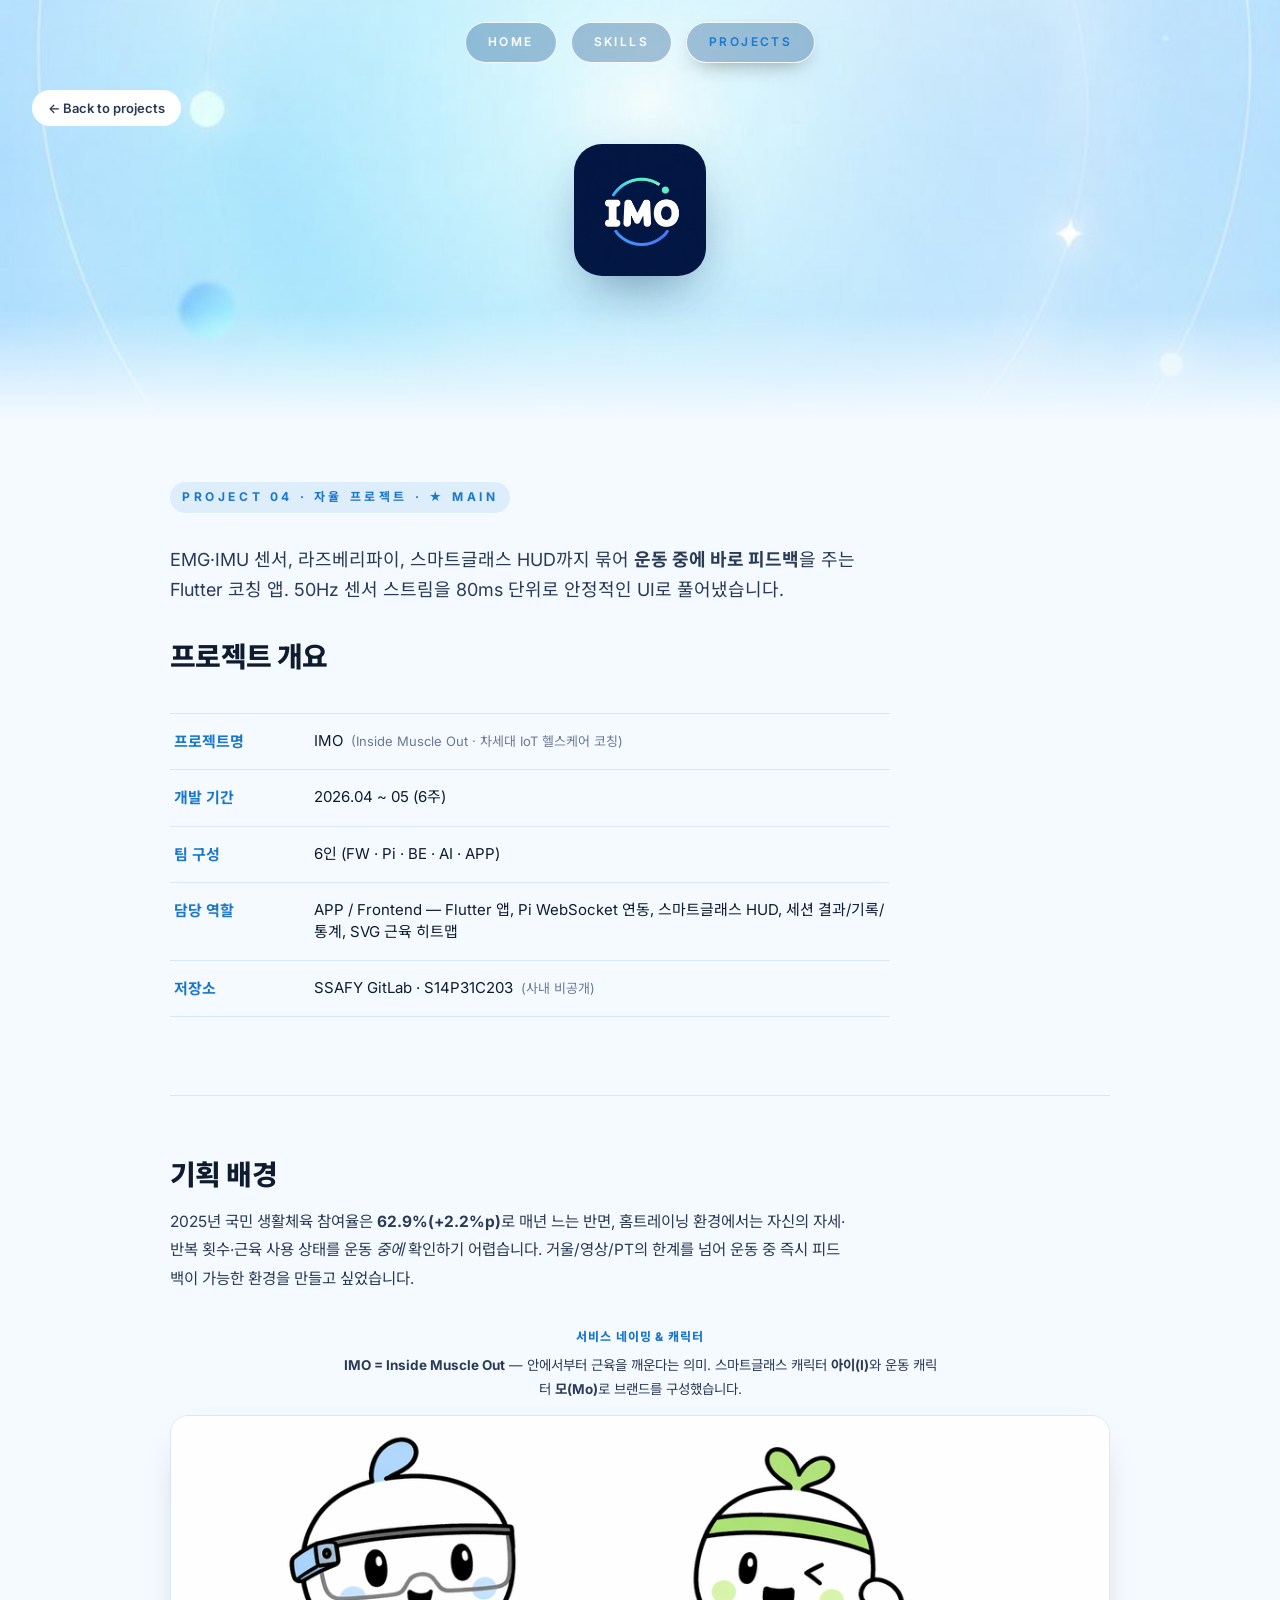
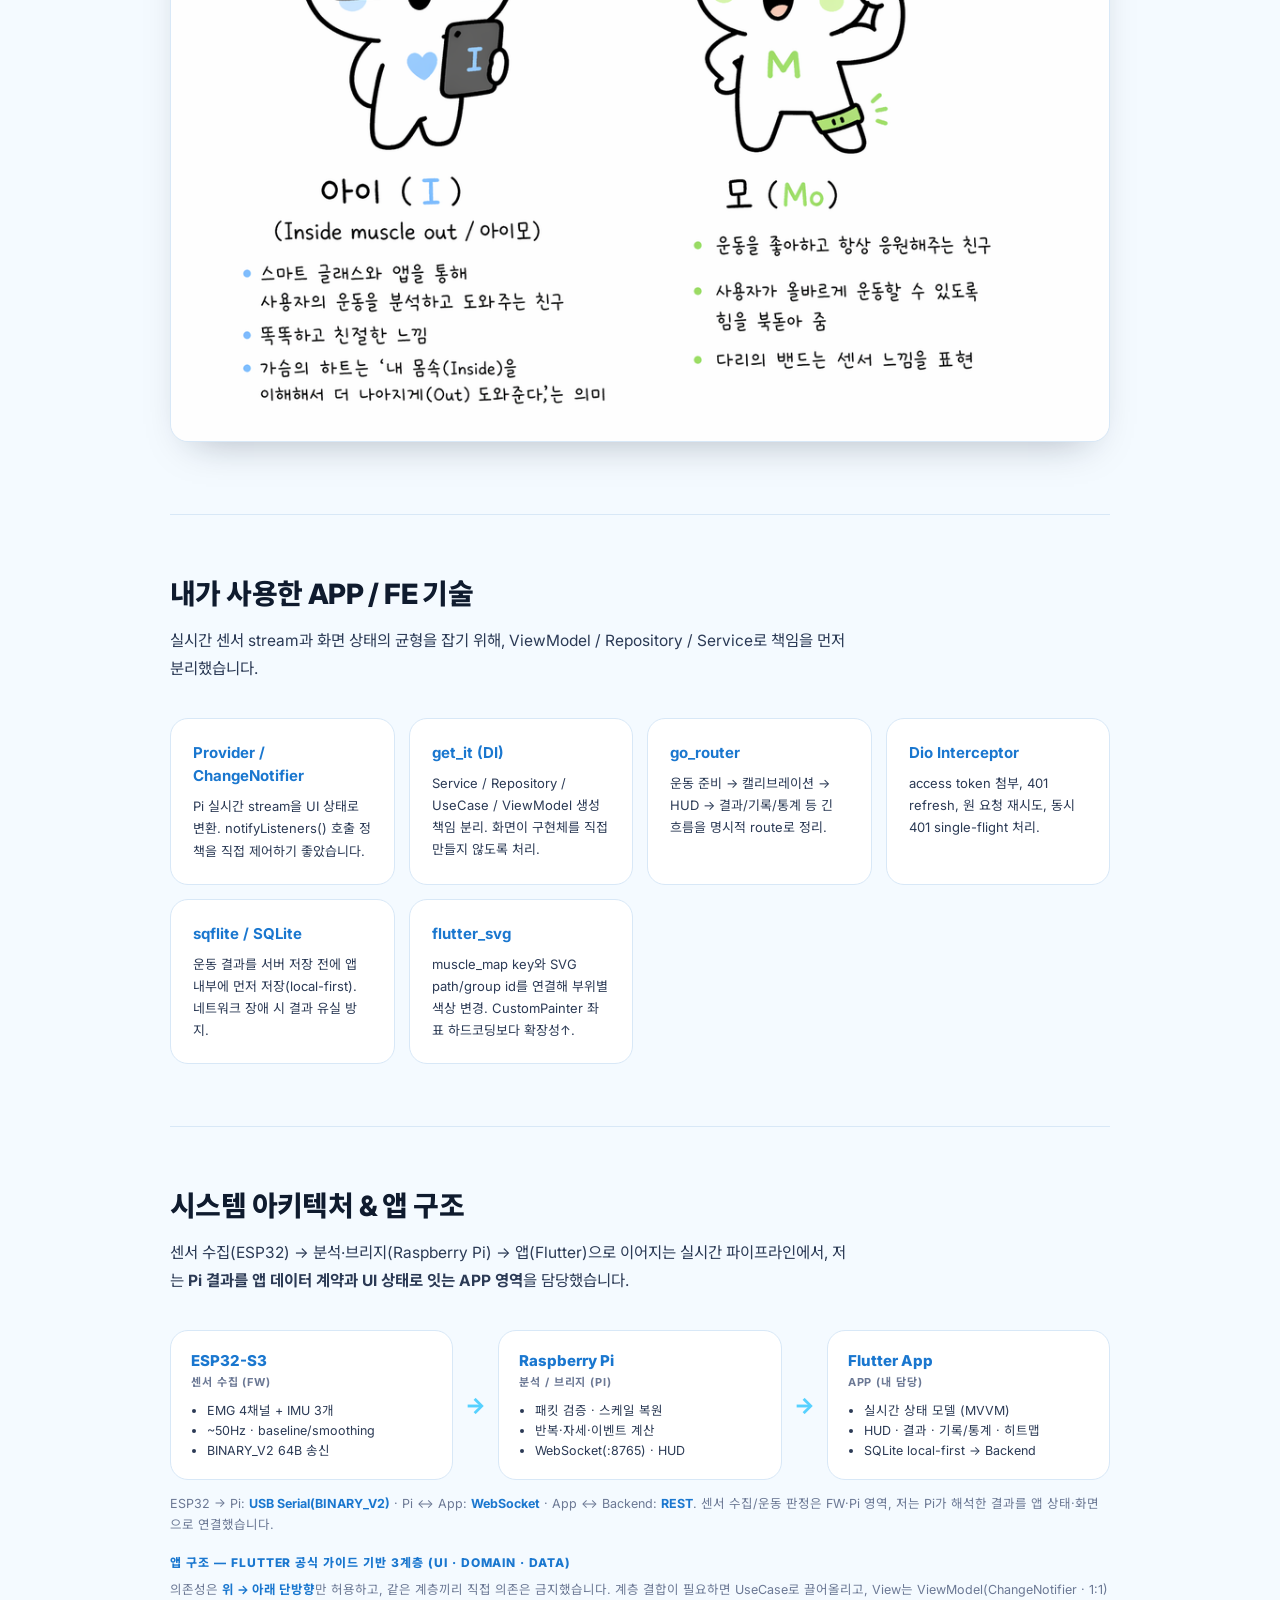
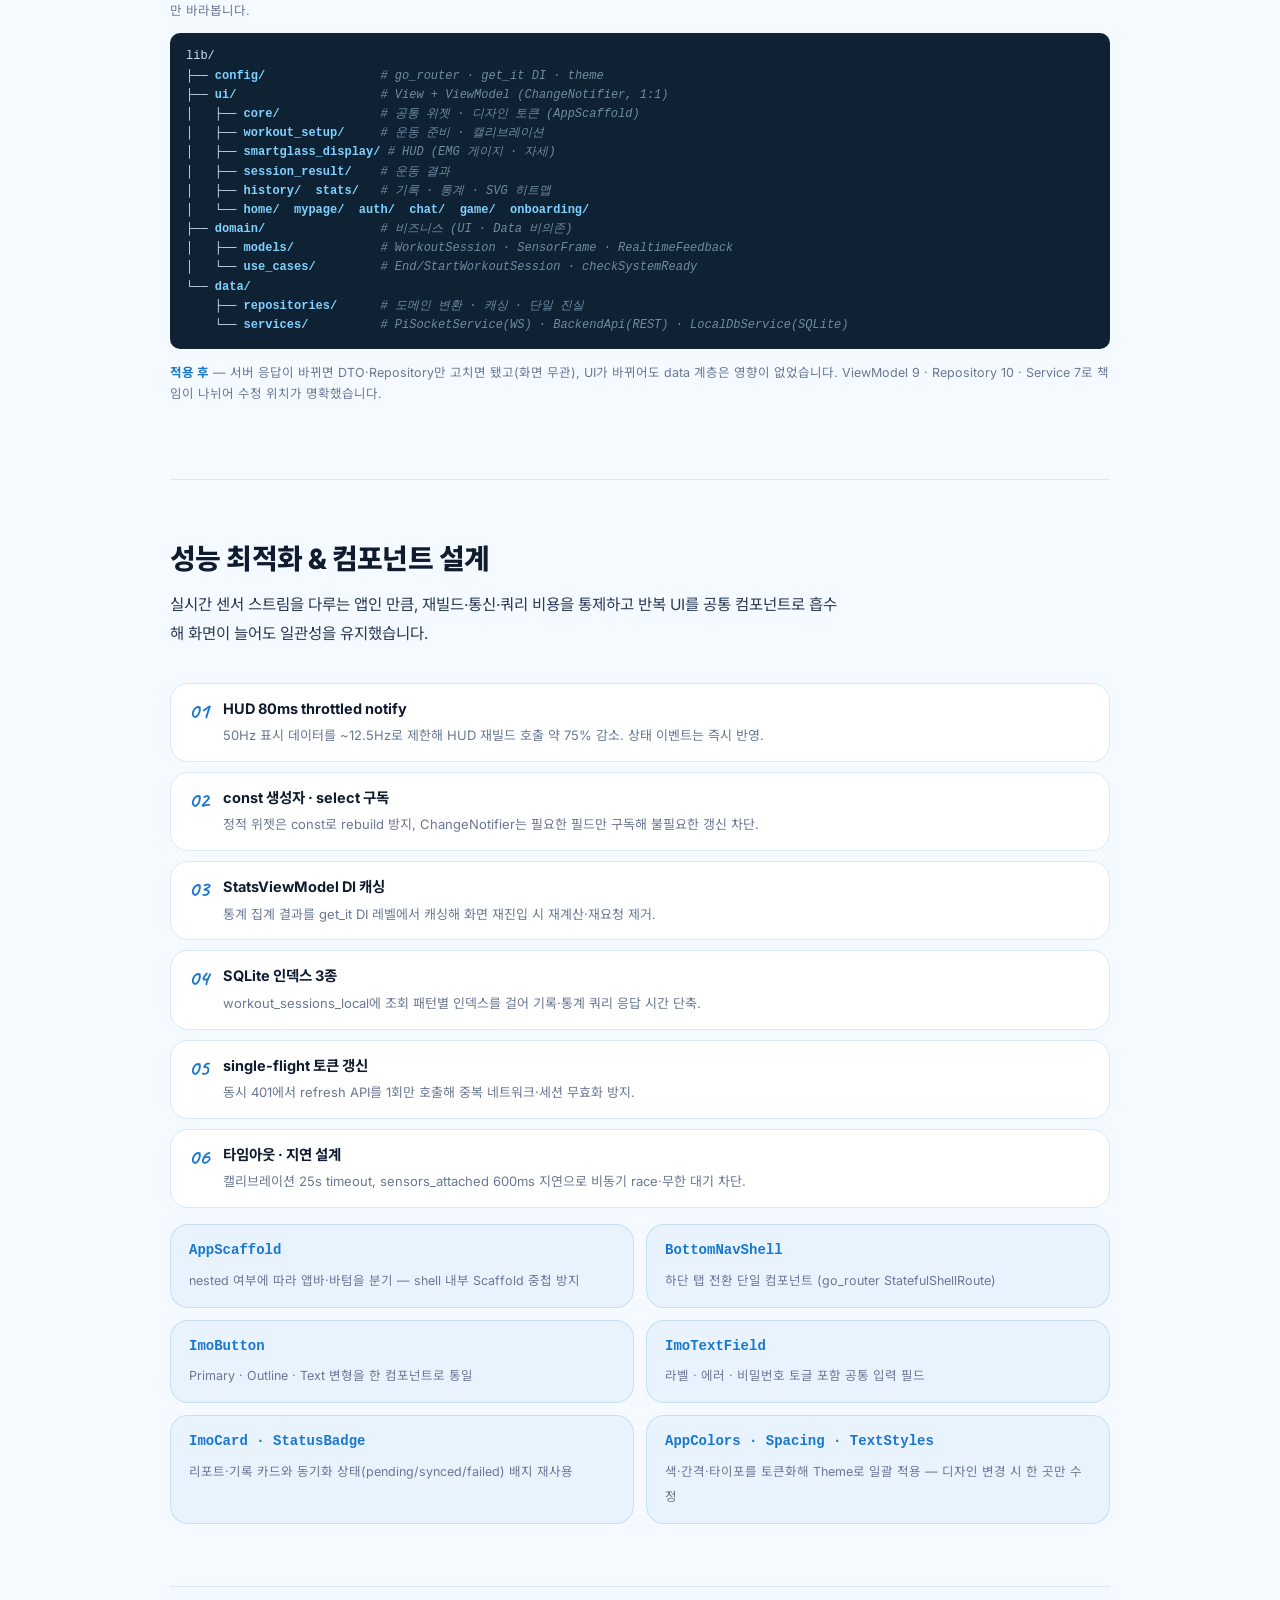
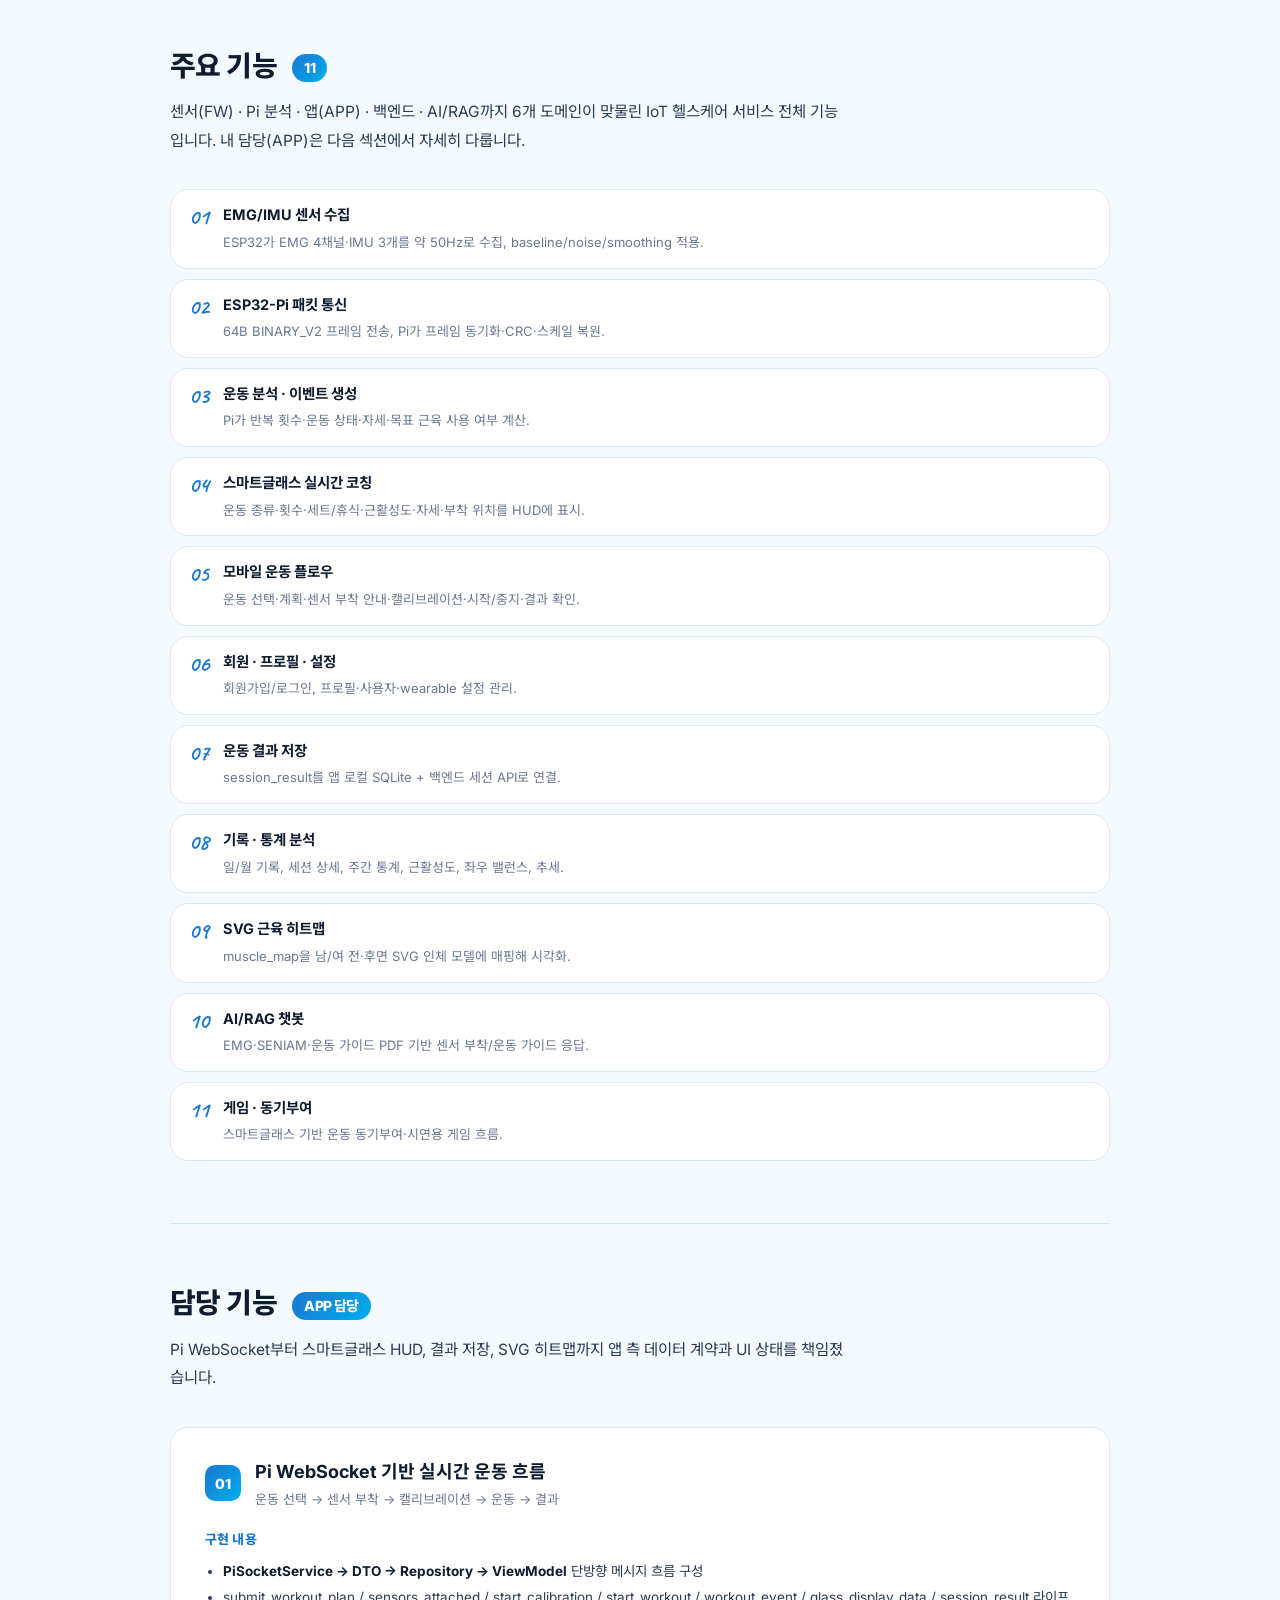
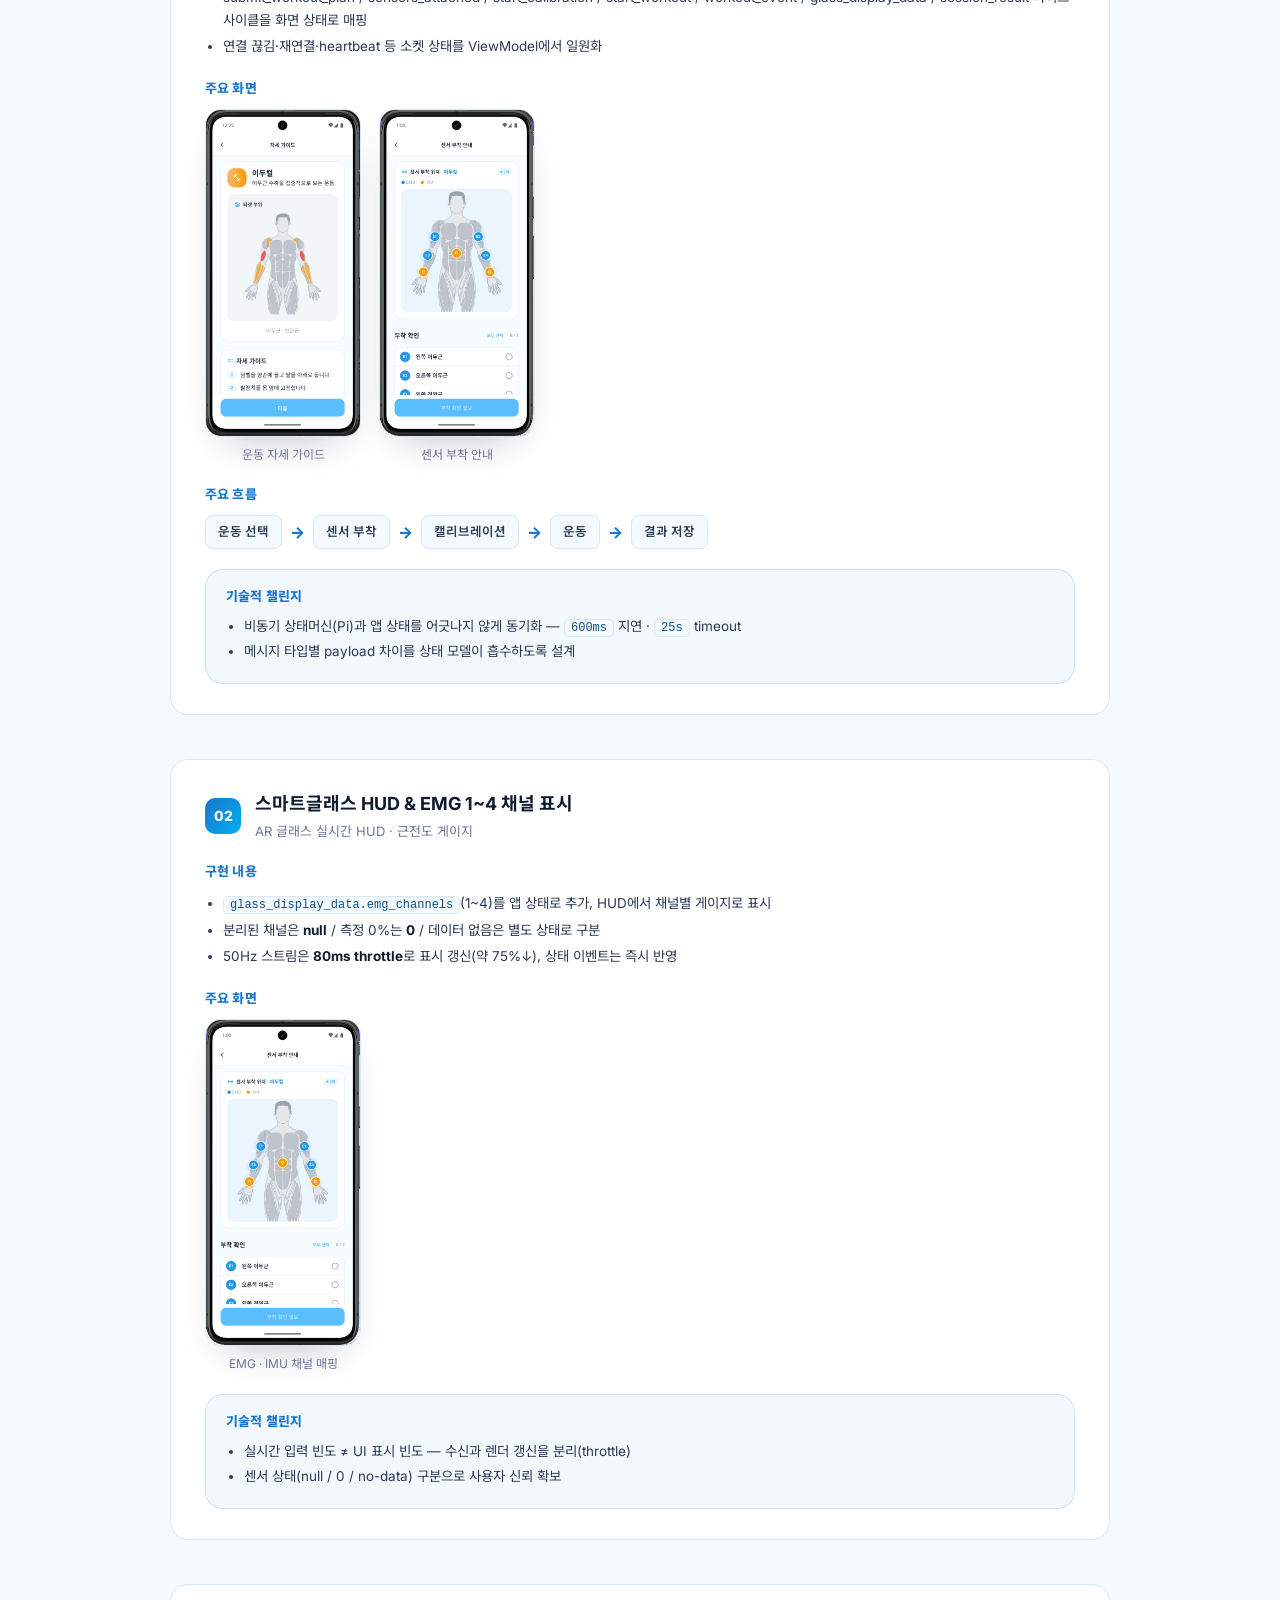
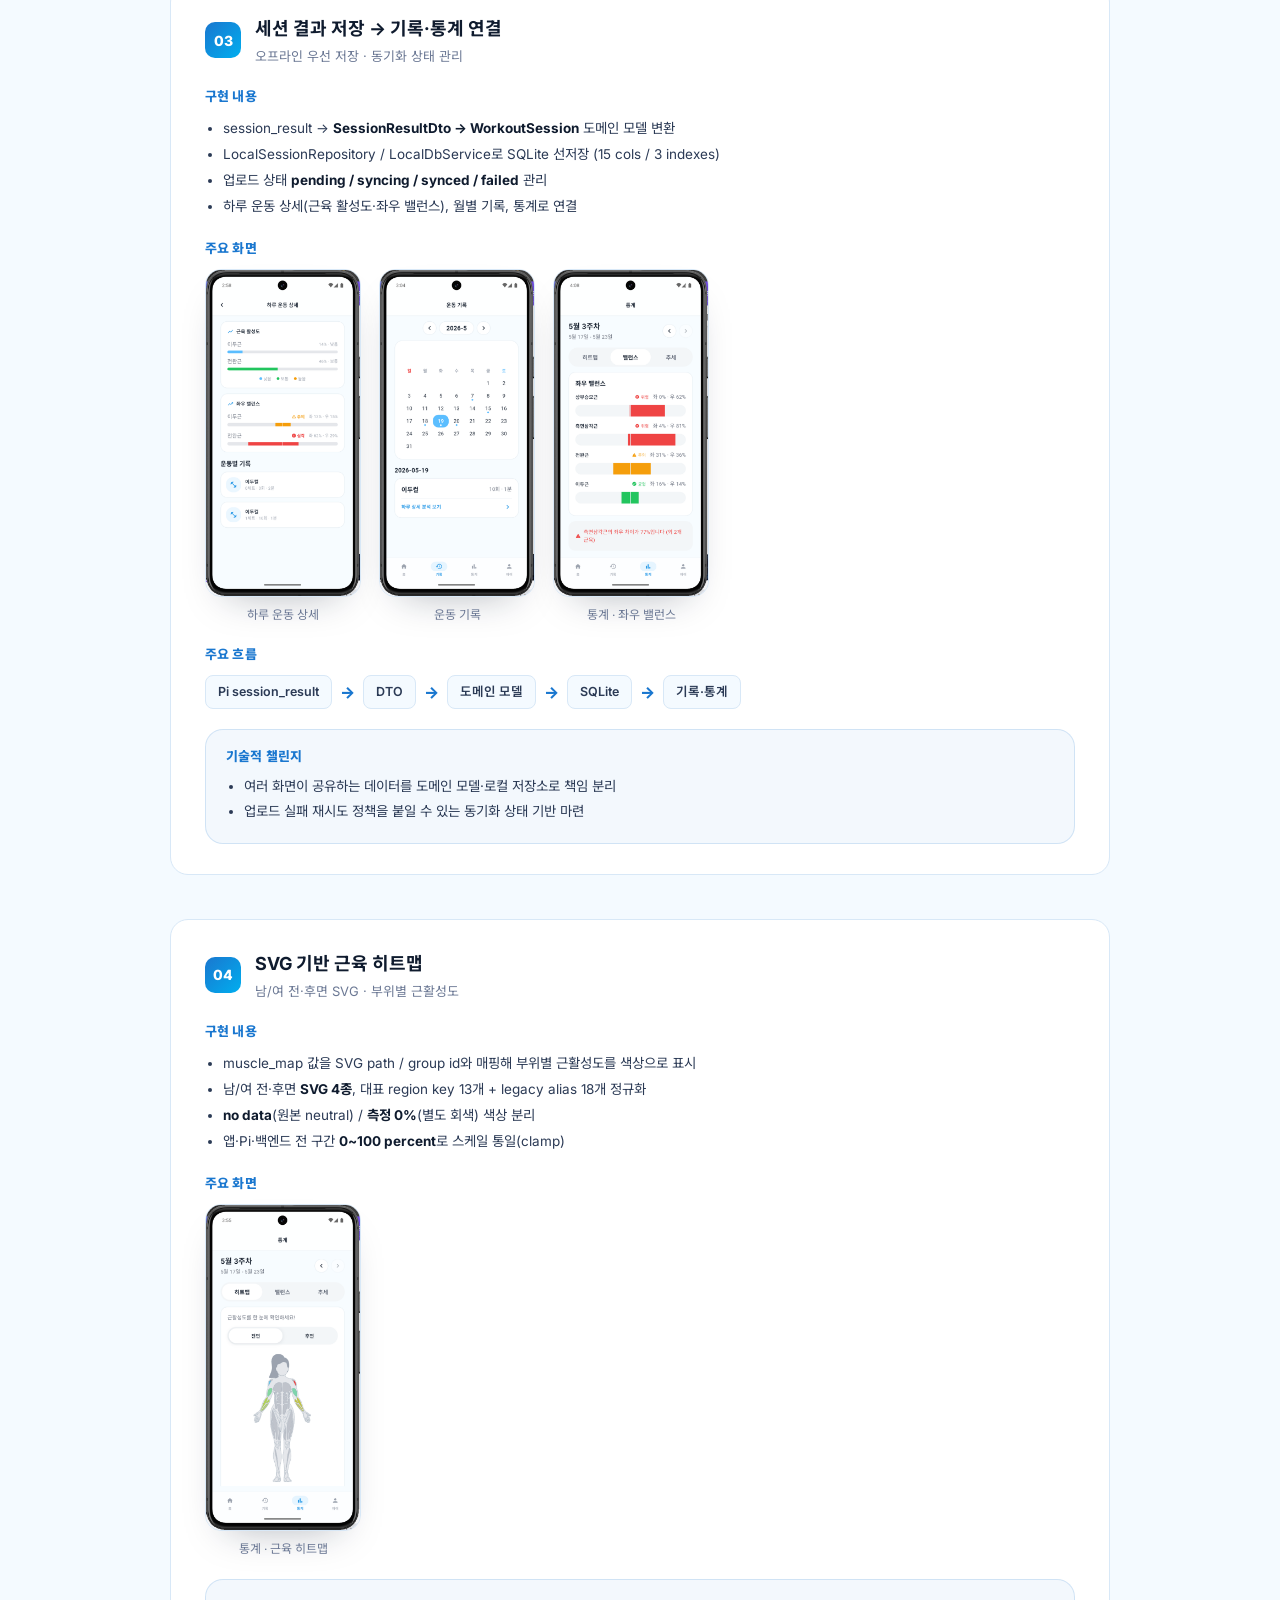
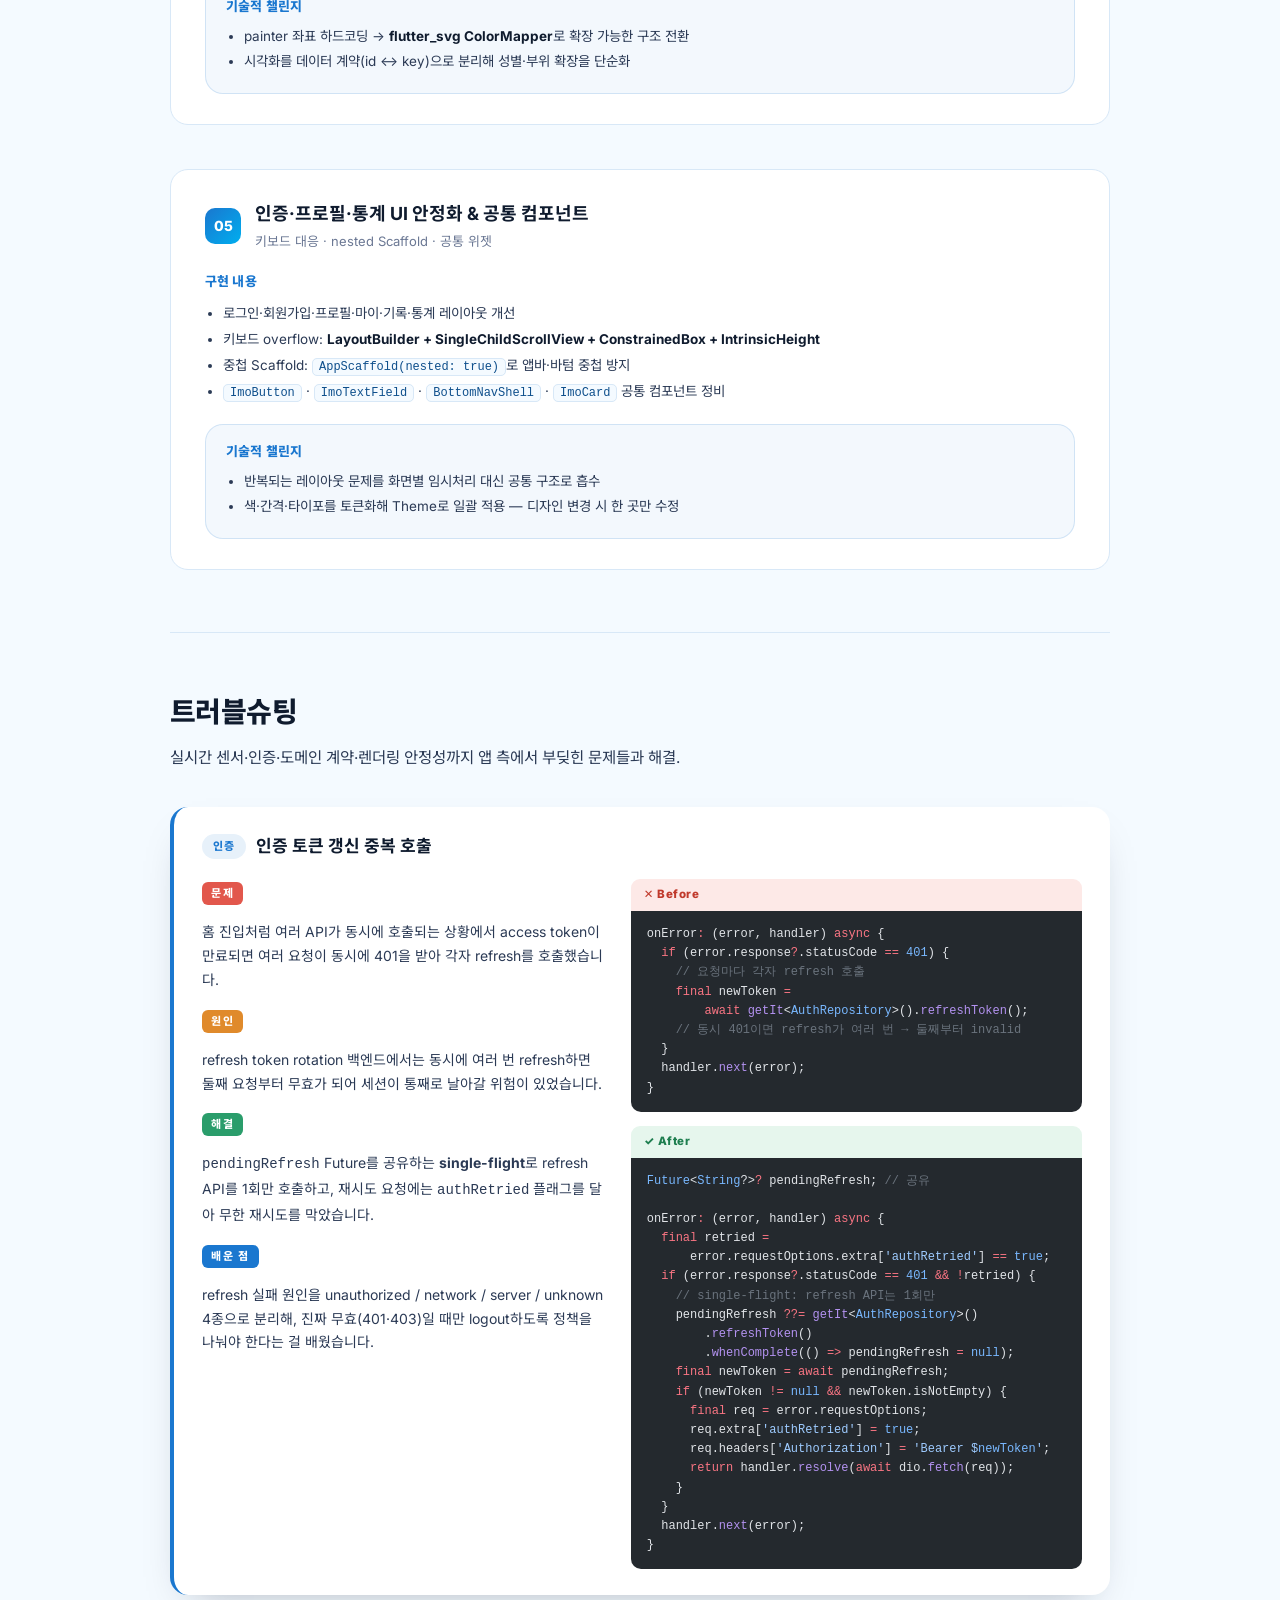
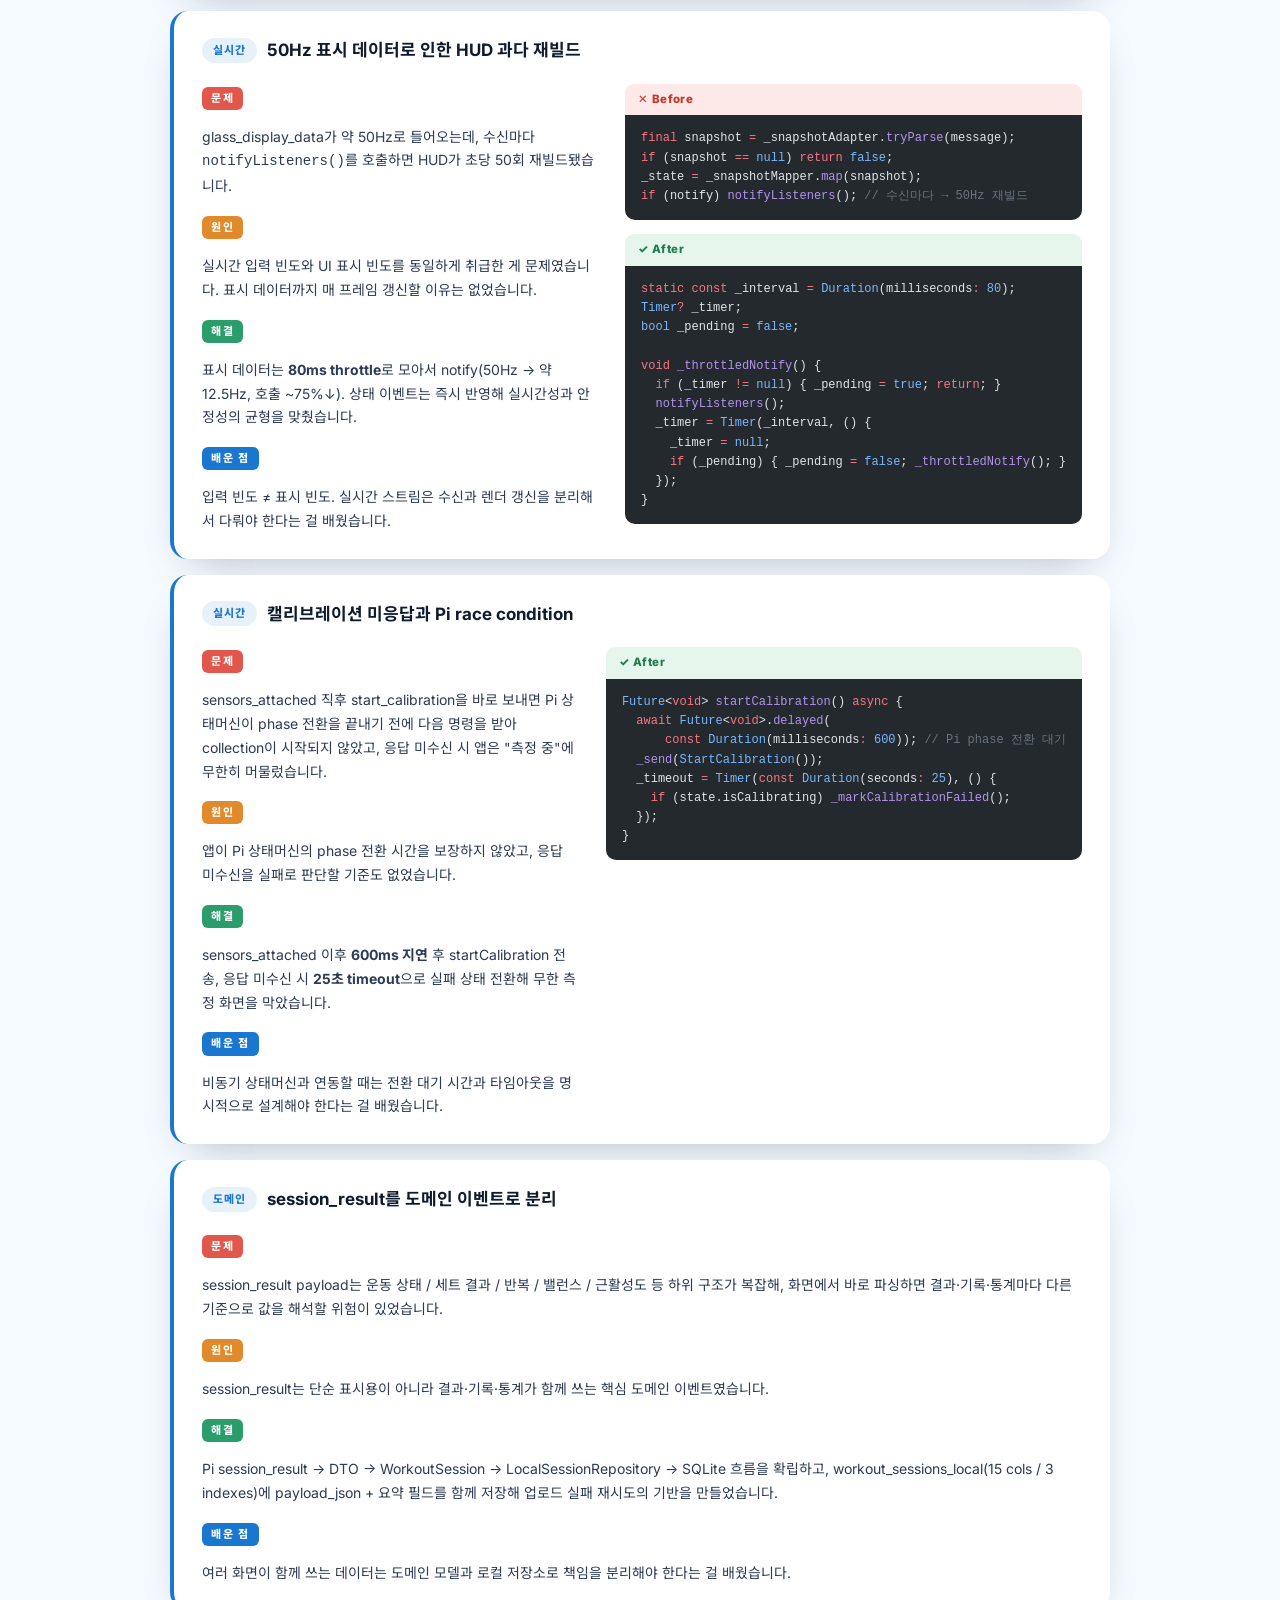
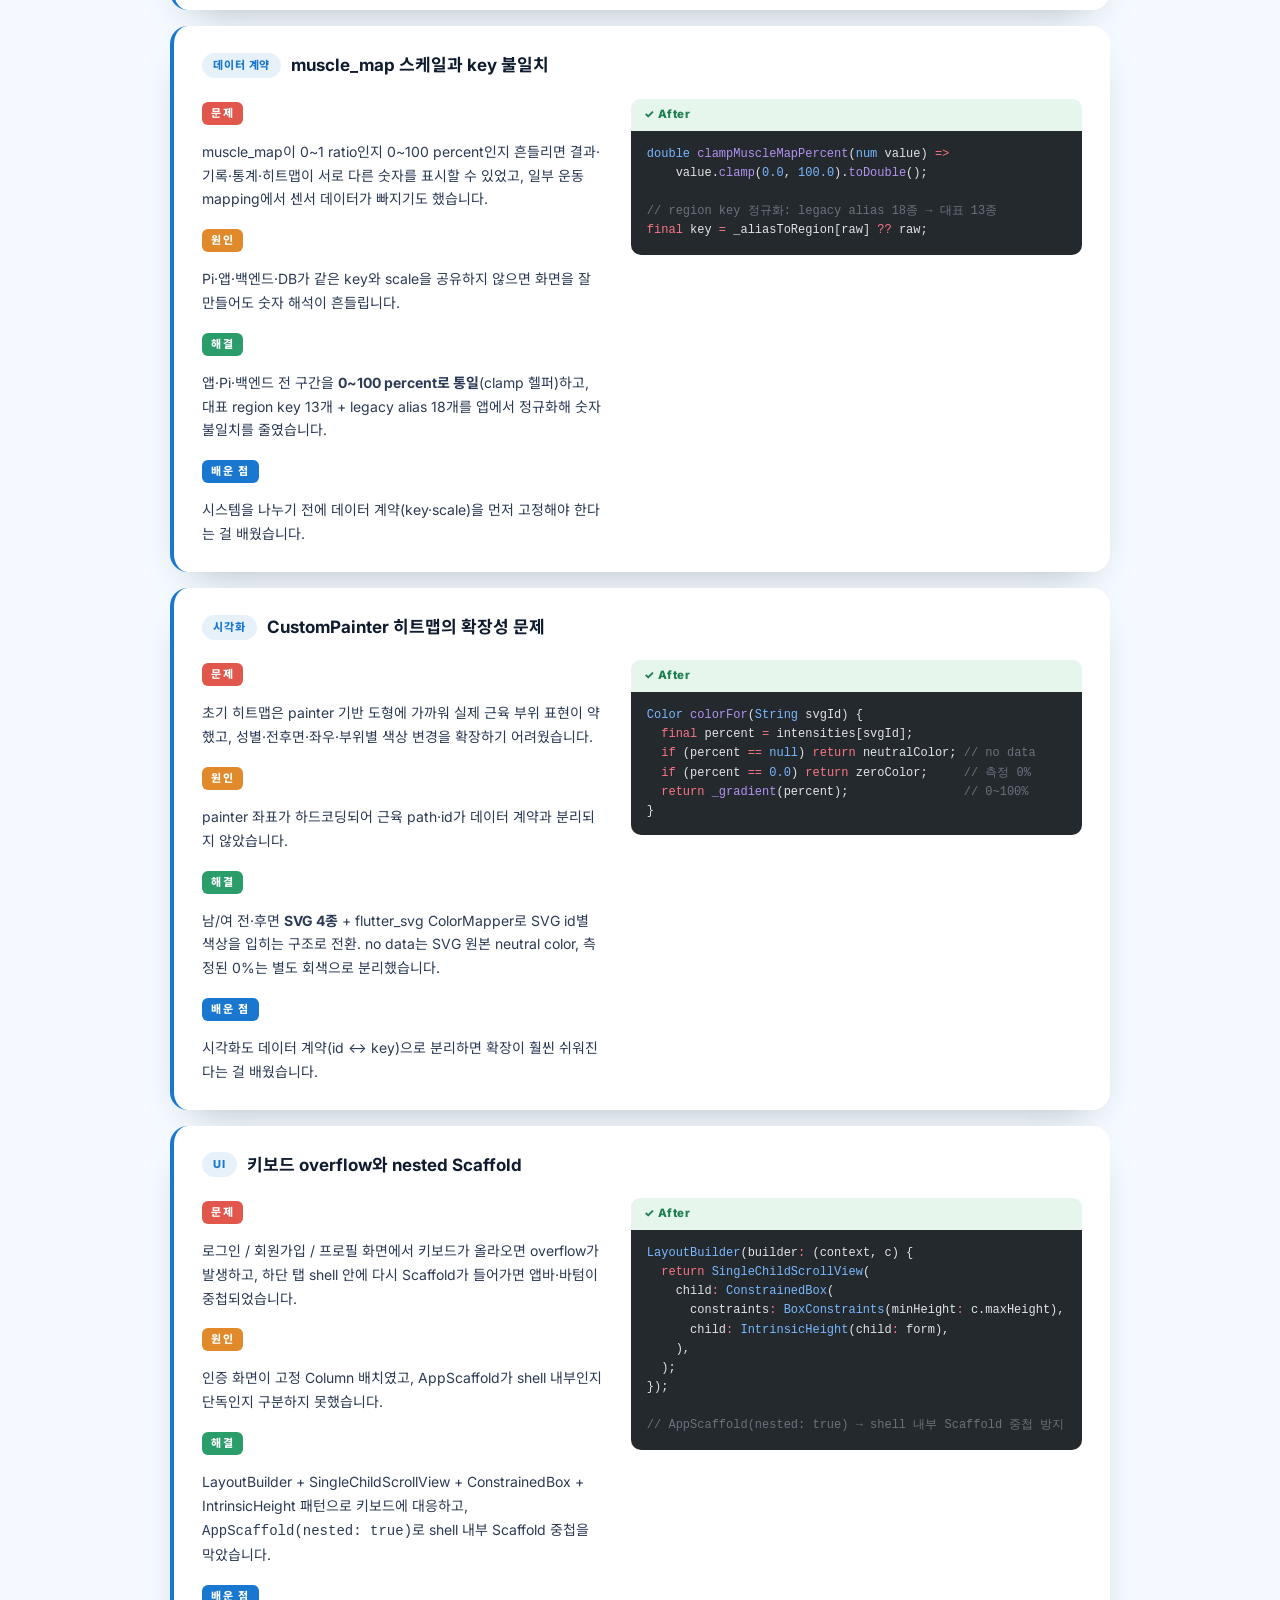
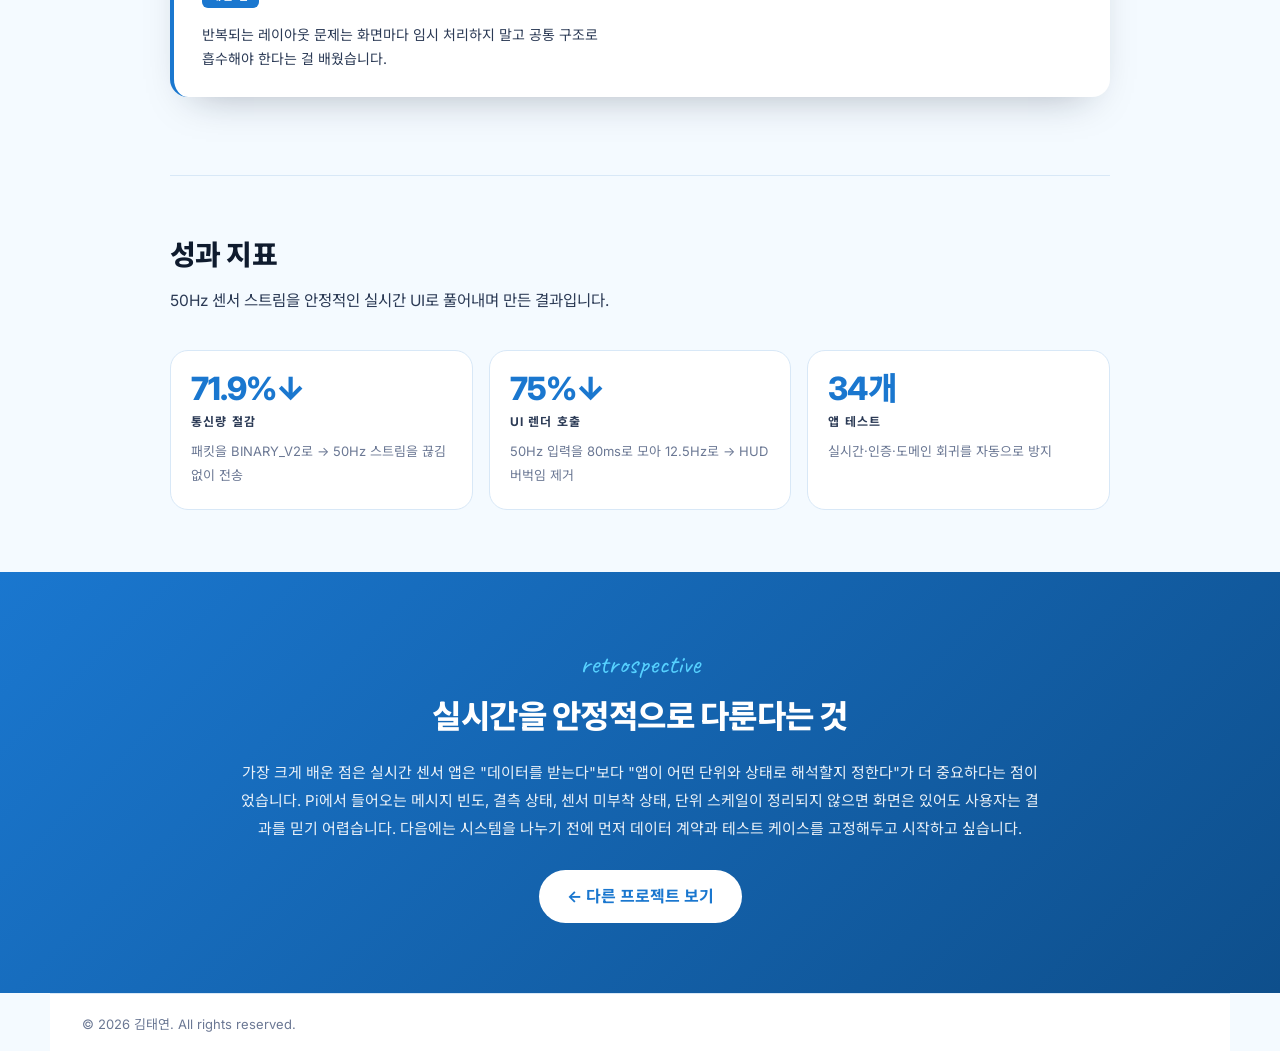
==== commit 30254e19: "deploy: 푸터 Made with 문구 제거 Co-Authored-By: Claude Opus 4.8 <noreply@anthropic.com>" ====
--- a/projects/imo/index.html
+++ b/projects/imo/index.html
@@ -123,4 +123,4 @@
         Pi에서 들어오는 메시지 빈도, 결측 상태, 센서 미부착 상태, 단위 스케일이 정리되지 않으면
         화면은 있어도 사용자는 결과를 믿기 어렵습니다.
         다음에는 시스템을 나누기 전에 먼저 데이터 계약과 테스트 케이스를 고정해두고 시작하고 싶습니다.
-</p> <a href="/#projects" class="outro-back">← 다른 프로젝트 보기</a> </div> </section>  <footer class="footer"> <span>© 2026 김태연. All rights reserved.</span> <span class="footer-sub">Made with ☕ &amp; ✦</span> </footer>  </body></html>+</p> <a href="/#projects" class="outro-back">← 다른 프로젝트 보기</a> </div> </section>  <footer class="footer"> <span>© 2026 김태연. All rights reserved.</span> </footer>  </body></html>
